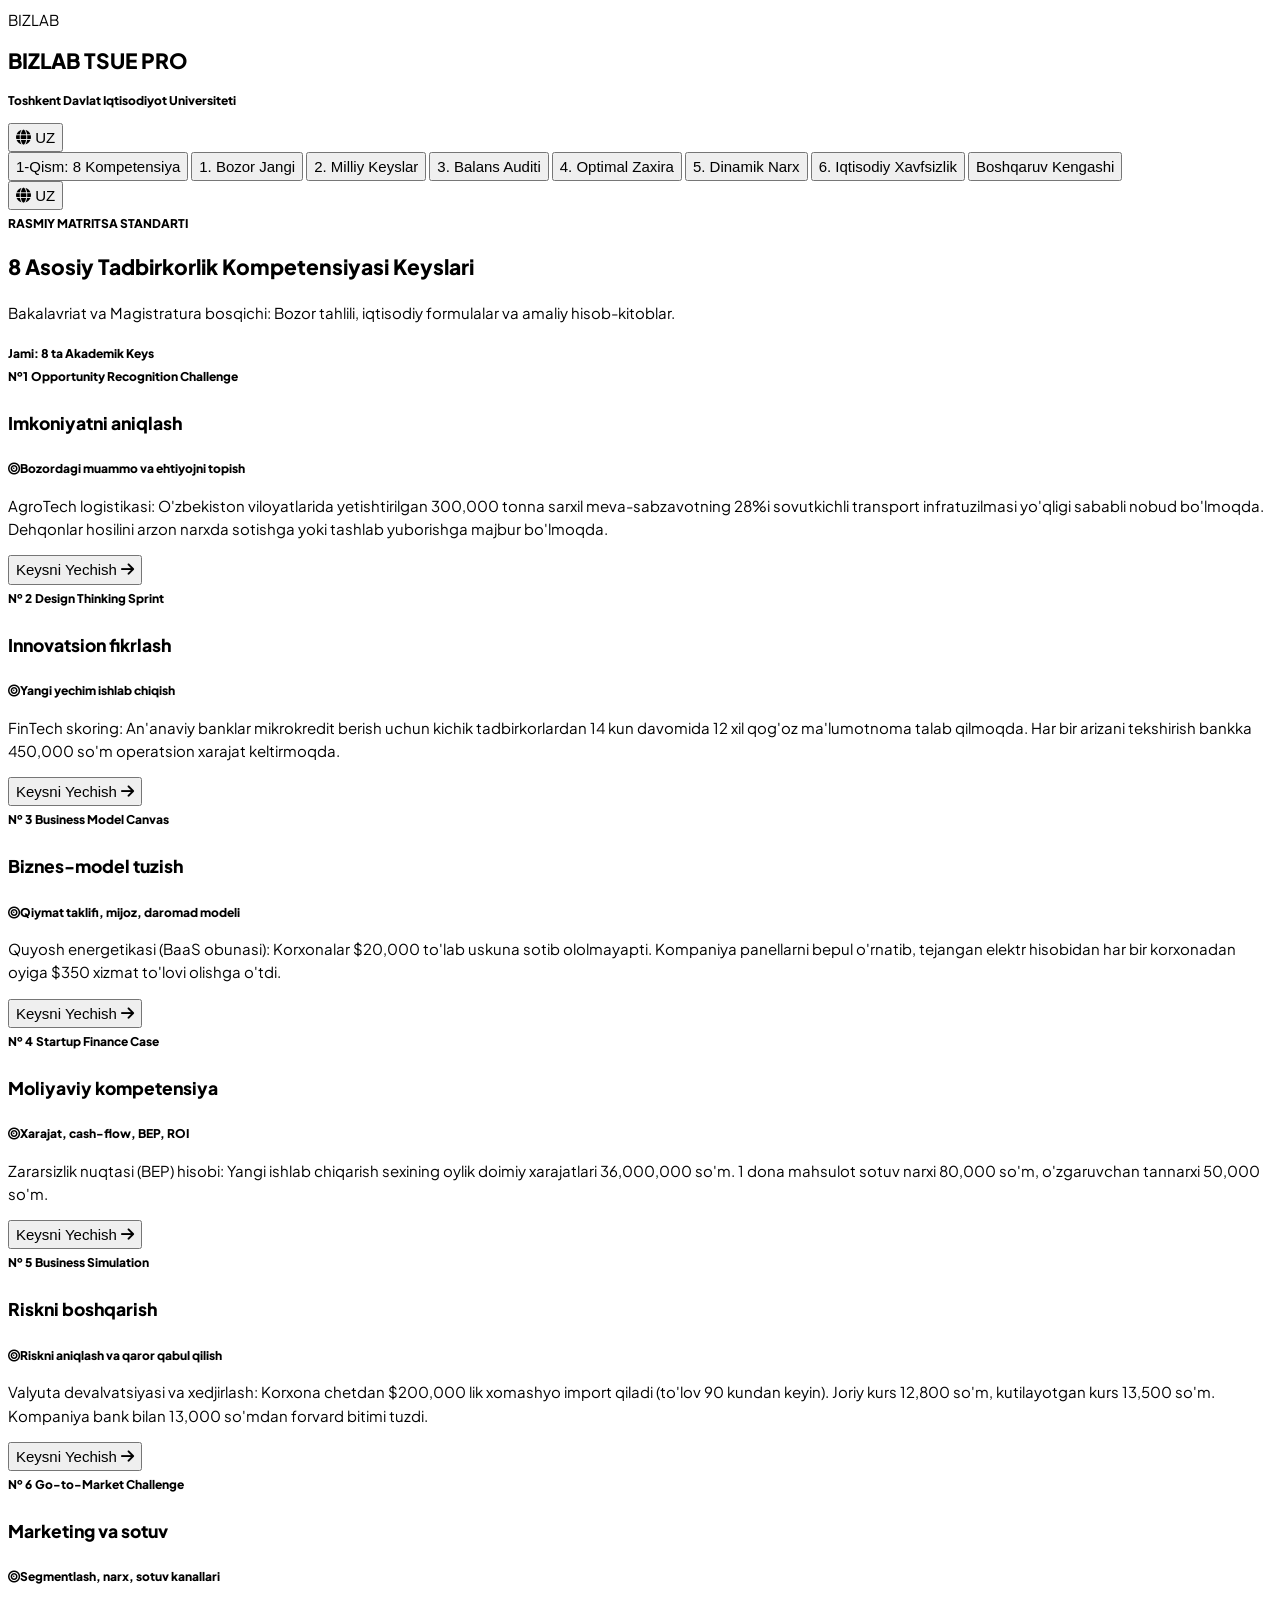
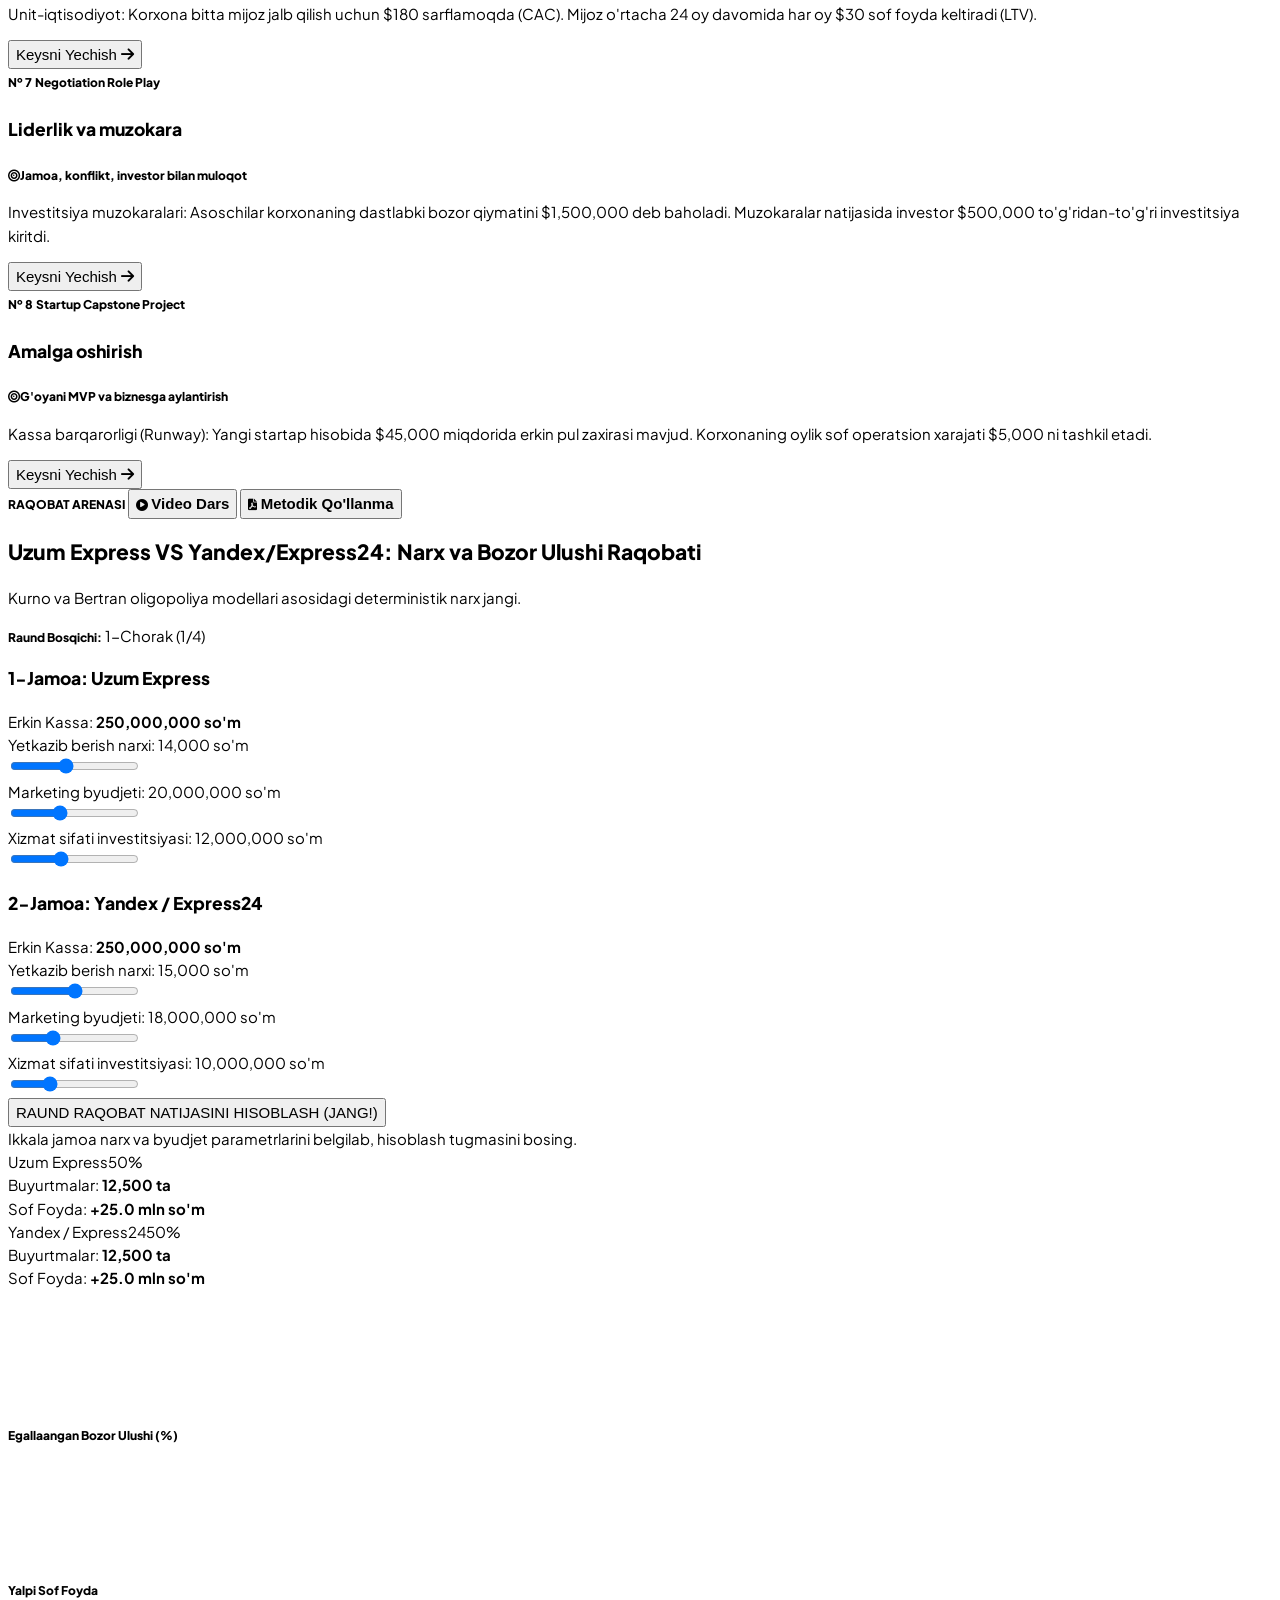
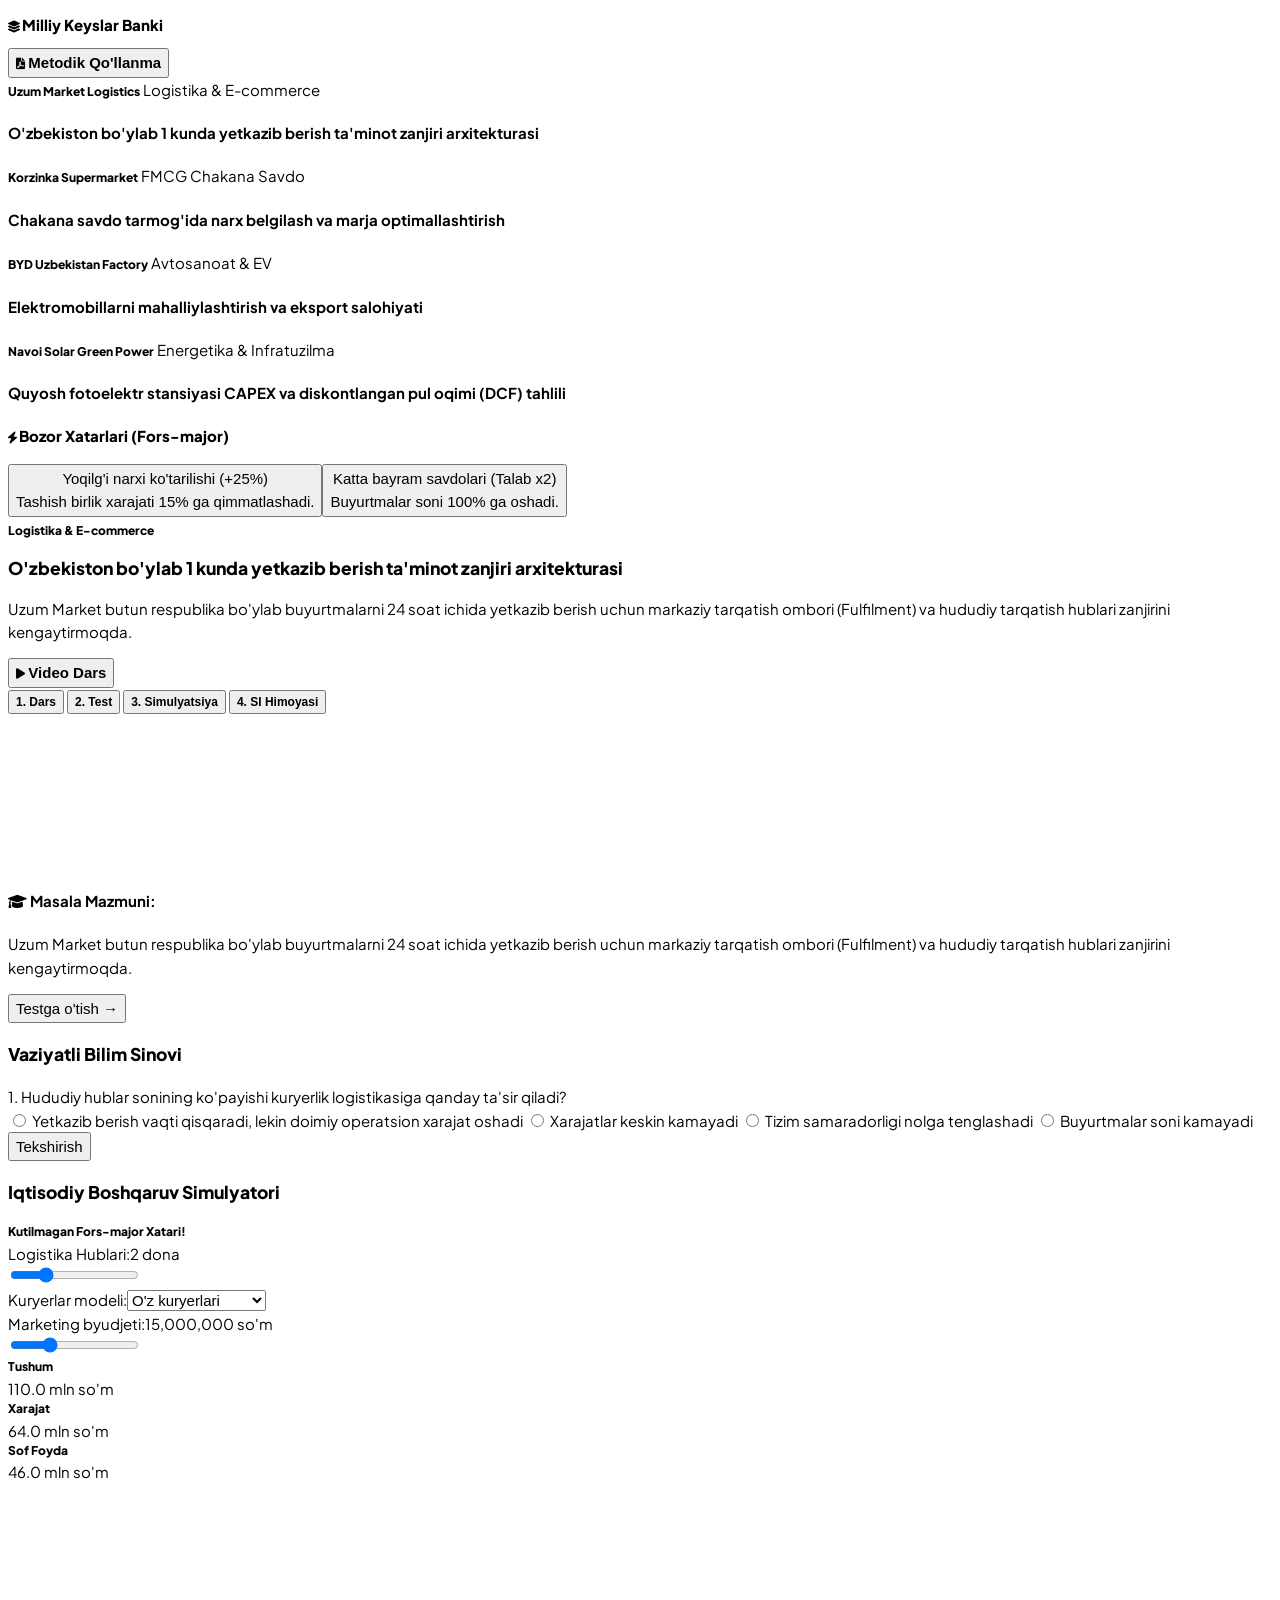
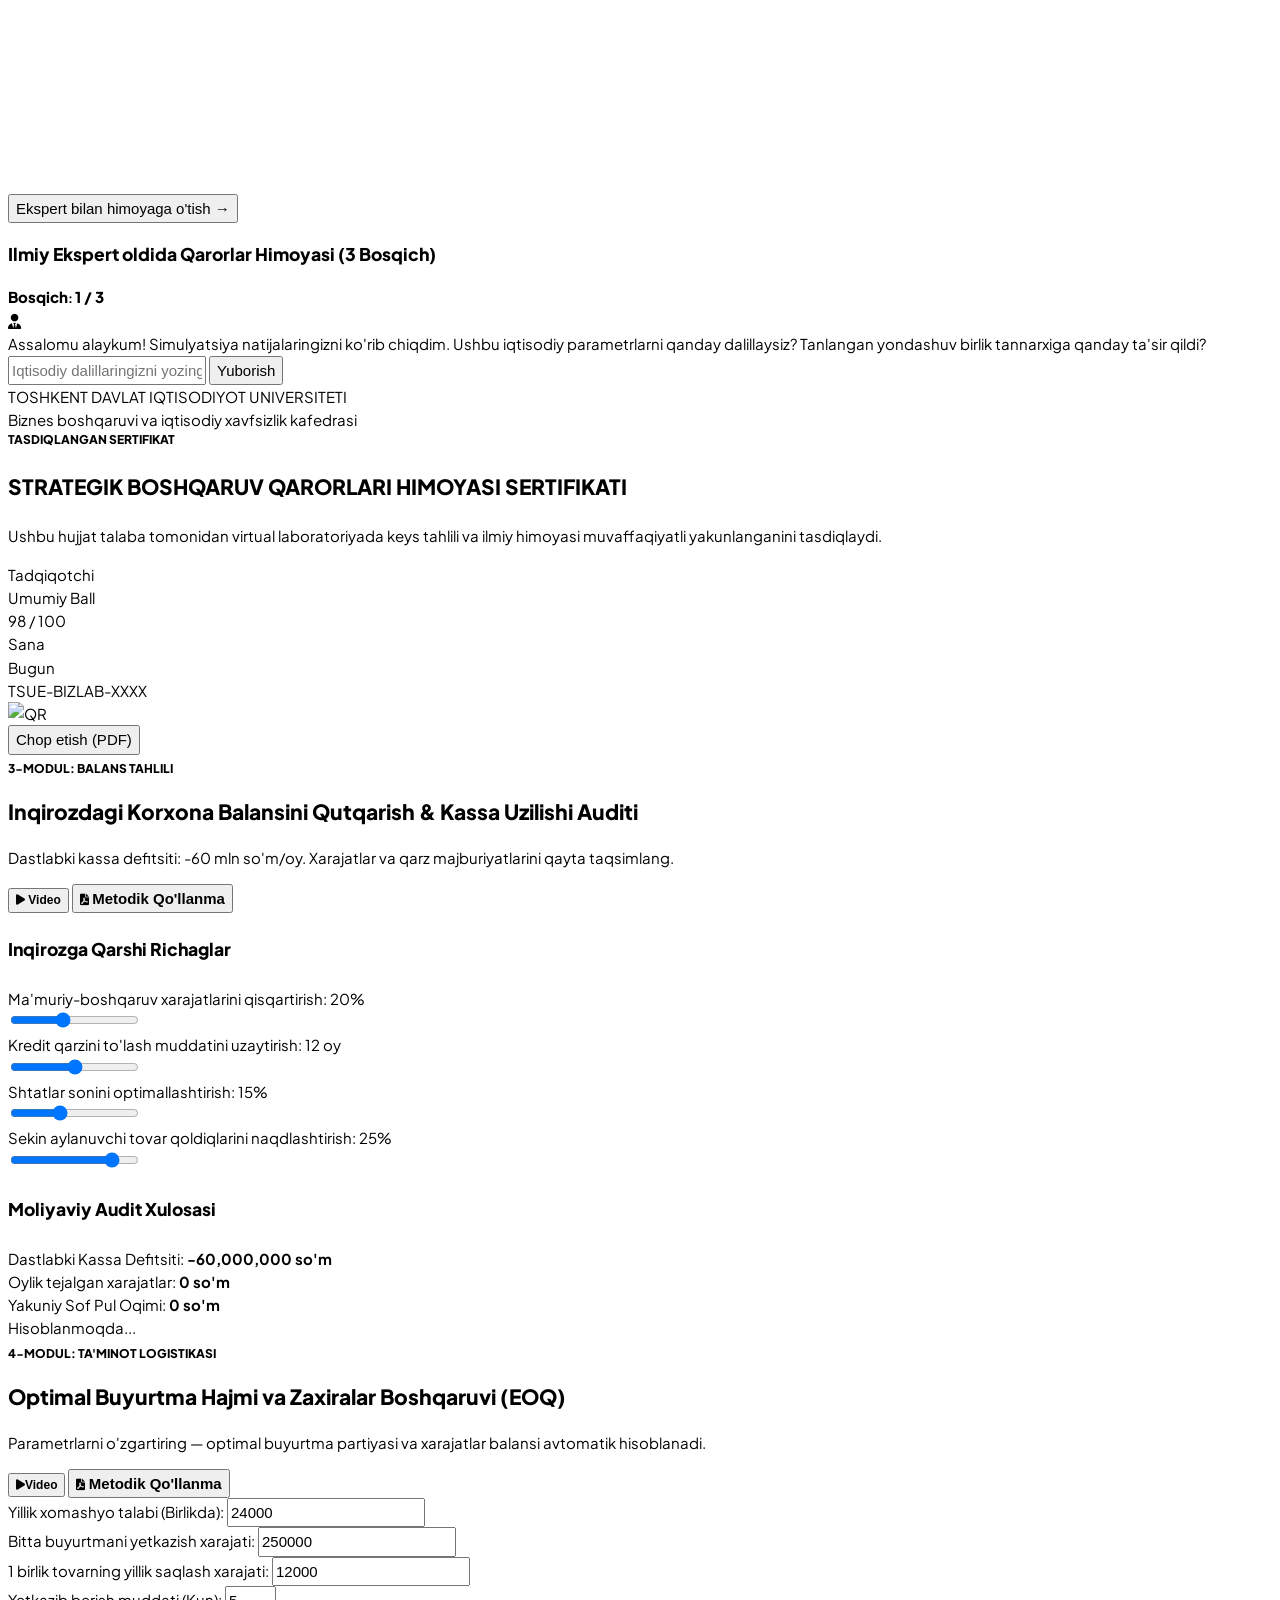
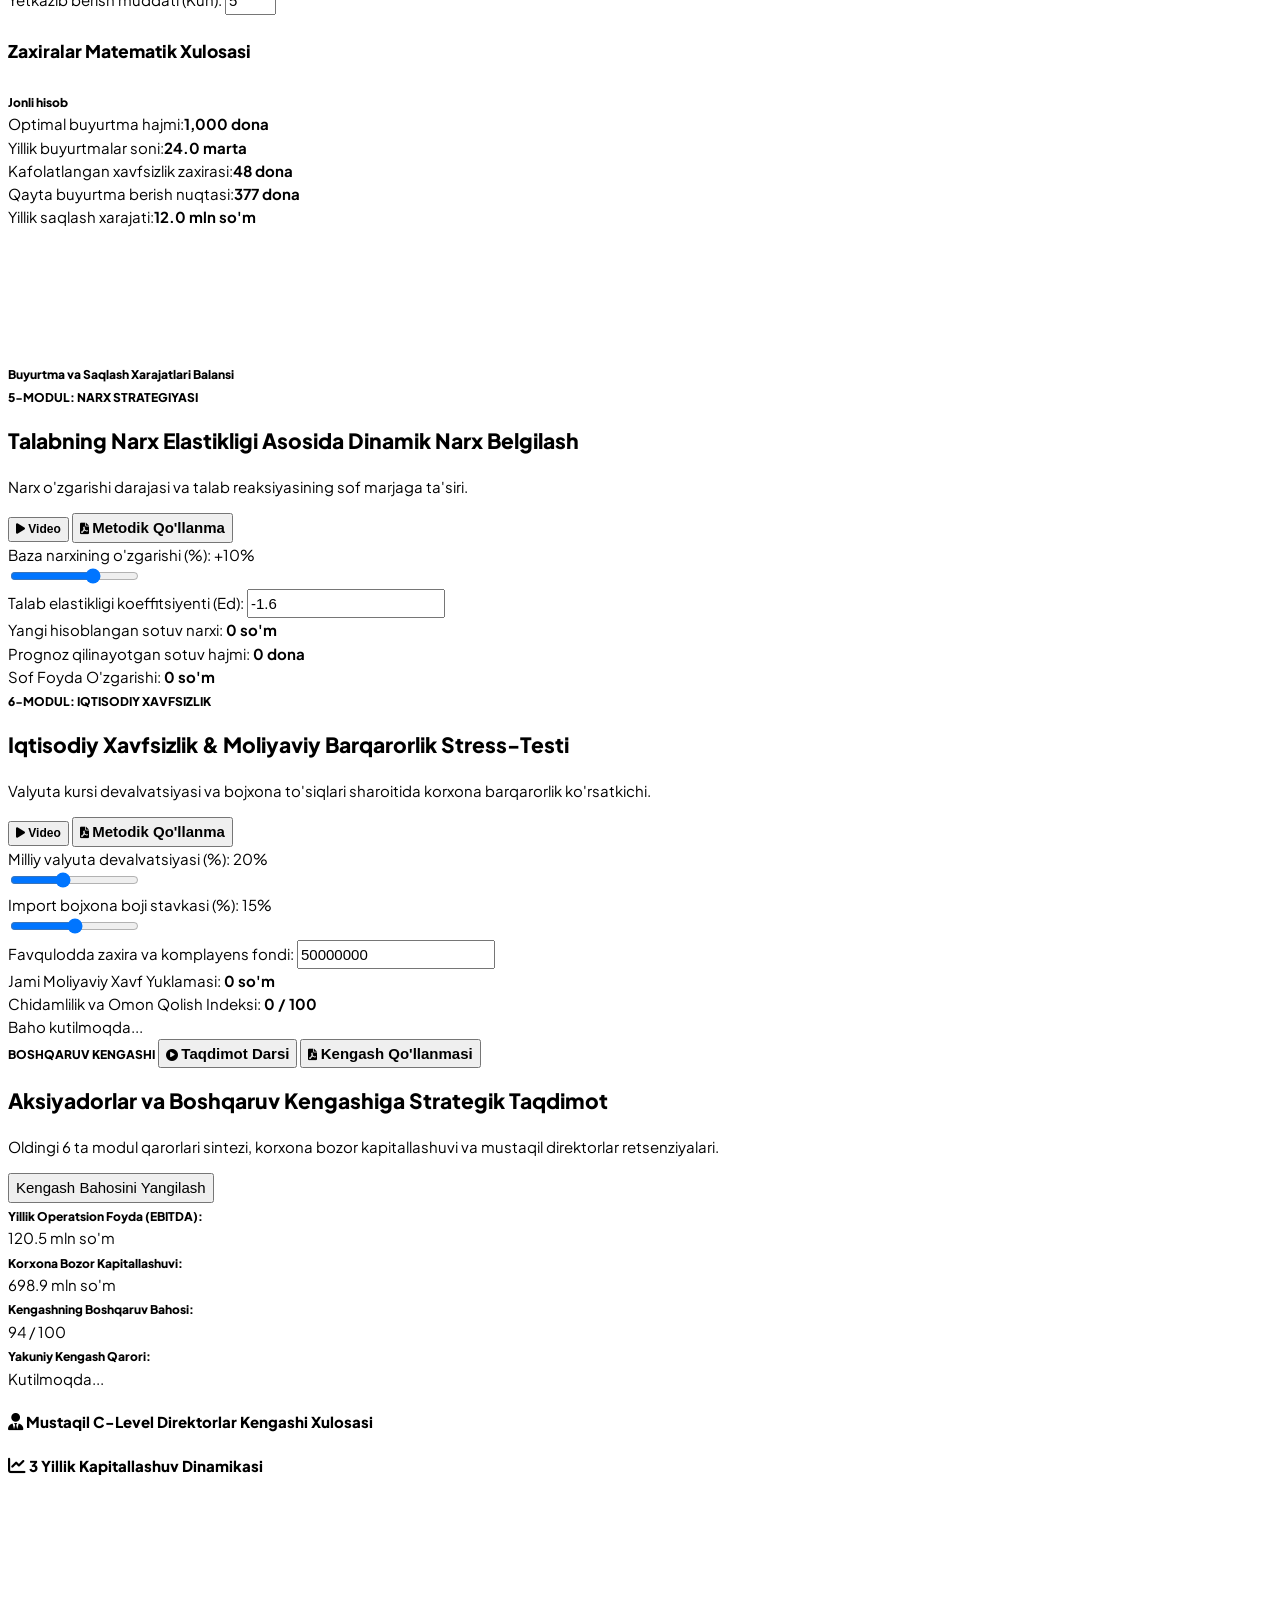
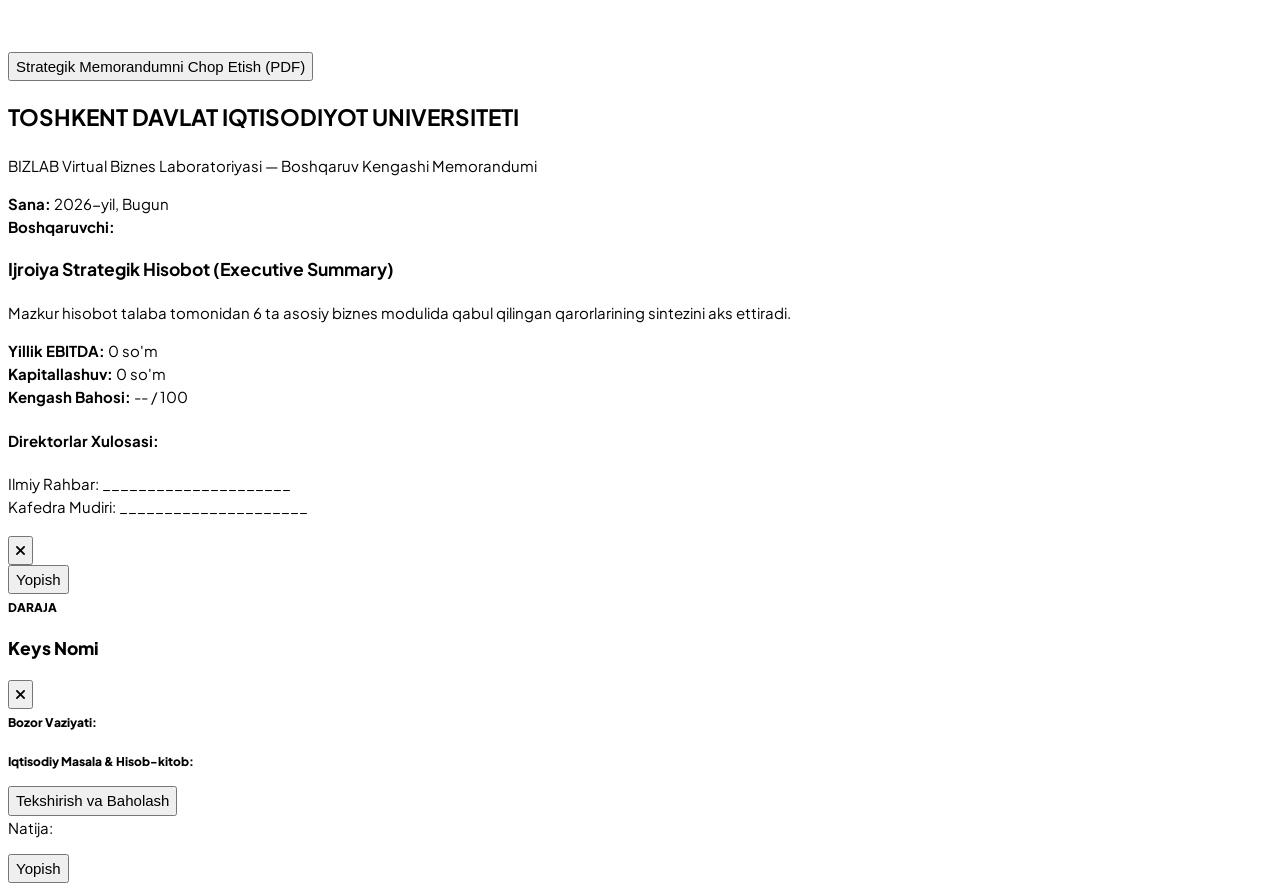
==== static/index.html @ 0fd6c274 "feat(i18n): deliver comprehensive 8-case and 4-mission bilingual suite with complete offline logic" ====
<!DOCTYPE html>
<html lang="uz">
<head>
  <meta charset="UTF-8">
  <meta name="viewport" content="width=device-width, initial-scale=1.0, maximum-scale=1.0, user-scalable=no">
  <title>BIZLAB TSUE PRO — Strategik Biznes Laboratoriyasi</title>
  <script src="https://cdn.tailwindcss.com"></script>
  <script src="https://cdn.jsdelivr.net/npm/chart.js"></script>
  <link href="https://cdnjs.cloudflare.com/ajax/libs/font-awesome/6.0.0/css/all.min.css" rel="stylesheet">
  <style>
    @import url('https://fonts.googleapis.com/css2?family=Plus+Jakarta+Sans:wght@400;500;600;700;800;900&family=JetBrains+Mono:wght@600;700;800&display=swap');
    body { font-family: 'Plus Jakarta Sans', sans-serif; }
    .mono { font-family: 'JetBrains Mono', monospace; }
    .chat-scroll { max-height: 320px; overflow-y: auto; }
    .no-scrollbar::-webkit-scrollbar { display: none; }
    .no-scrollbar { -ms-overflow-style: none; scrollbar-width: none; }

    body, p, span, div, button, label, input, select, strong {
      font-size: 15px !important;
      line-height: 1.55 !important;
    }
    .text-badge { font-size: 12px !important; font-weight: 800 !important; }
    .text-title-card { font-size: 17.5px !important; font-weight: 800 !important; }
    .text-header-title { font-size: 21px !important; font-weight: 900 !important; }

    @media print {
      body * { visibility: hidden !important; }
      #printable-executive-deck, #printable-executive-deck *,
      #printable-certificate, #printable-certificate * { visibility: visible !important; }
      #printable-executive-deck, #printable-certificate {
        display: block !important;
        position: fixed !important;
        left: 0 !important;
        top: 0 !important;
        width: 100% !important;
        margin: 0 !important;
        padding: 24px !important;
        background: #ffffff !important;
        color: #000000 !important;
        z-index: 999999 !important;
      }
      .no-print { display: none !important; }
    }
  </style>
</head>
<body class="bg-slate-950 text-slate-100 min-h-screen flex flex-col antialiased selection:bg-amber-500 selection:text-slate-950">

  <!-- Header -->
  <header class="bg-slate-900 border-b border-slate-800 sticky top-0 z-50 shadow-lg">
    <div class="max-w-7xl mx-auto px-3 sm:px-6 py-3 flex flex-col md:flex-row justify-between items-center gap-3">
      <div class="flex items-center justify-between w-full md:w-auto">
        <div class="flex items-center space-x-3.5">
          <div class="bg-gradient-to-r from-emerald-500 via-teal-500 to-indigo-600 text-white font-black px-4 py-2 rounded-2xl text-xl tracking-wider shadow-lg">
            BIZLAB
          </div>
          <div>
            <h1 class="text-header-title text-white">BIZLAB TSUE PRO</h1>
            <p class="text-slate-400 font-medium text-badge" data-i18n="hdr_sub">Toshkent Davlat Iqtisodiyot Universiteti</p>
          </div>
        </div>
        <button onclick="toggleLang()" class="md:hidden px-3.5 py-1.5 rounded-xl border border-amber-500/50 bg-slate-950 text-amber-400 font-black flex items-center gap-1.5 shadow">
          <i class="fa-solid fa-globe"></i>
          <span class="lang-indicator font-mono">UZ</span>
        </button>
      </div>

      <div class="flex items-center space-x-2 w-full md:w-auto justify-between md:justify-end overflow-hidden">
        <div class="flex items-center space-x-1 bg-slate-950 p-1.5 rounded-xl border border-slate-800 font-bold overflow-x-auto no-scrollbar max-w-full">
          <button onclick="switchView('cases')" id="tab-cases" class="px-3.5 py-2 rounded-lg bg-amber-500 text-slate-950 font-black whitespace-nowrap shadow" data-i18n="t_cases">1-Qism: 8 Kompetensiya</button>
          <button onclick="switchView('battle')" id="tab-battle" class="px-3 py-2 rounded-lg text-slate-300 hover:text-white whitespace-nowrap" data-i18n="t_battle">1. Bozor Jangi</button>
          <button onclick="switchView('lab')" id="tab-lab" class="px-3 py-2 rounded-lg text-slate-300 hover:text-white whitespace-nowrap" data-i18n="t_lab">2. Milliy Keyslar</button>
          <button onclick="switchView('forensic')" id="tab-forensic" class="px-3 py-2 rounded-lg text-slate-300 hover:text-white whitespace-nowrap" data-i18n="t_forensic">3. Balans Auditi</button>
          <button onclick="switchView('eoq')" id="tab-eoq" class="px-3 py-2 rounded-lg text-slate-300 hover:text-white whitespace-nowrap" data-i18n="t_eoq">4. Optimal Zaxira</button>
          <button onclick="switchView('pricing')" id="tab-pricing" class="px-3 py-2 rounded-lg text-slate-300 hover:text-white whitespace-nowrap" data-i18n="t_pricing">5. Dinamik Narx</button>
          <button onclick="switchView('security')" id="tab-security" class="px-3 py-2 rounded-lg text-slate-300 hover:text-white whitespace-nowrap" data-i18n="t_security">6. Iqtisodiy Xavfsizlik</button>
          <button onclick="switchView('board')" id="tab-board" class="px-3 py-2 rounded-lg text-amber-400 hover:text-white border border-amber-500/30 whitespace-nowrap" data-i18n="t_board">Boshqaruv Kengashi</button>
        </div>

        <button onclick="toggleLang()" class="hidden md:flex px-4 py-2 rounded-xl border border-amber-500/50 bg-slate-900 text-amber-400 hover:bg-slate-800 font-black transition items-center gap-1.5 shadow whitespace-nowrap">
          <i class="fa-solid fa-globe"></i>
          <span class="lang-indicator font-mono">UZ</span>
        </button>
      </div>
    </div>
  </header>

  <main class="max-w-7xl mx-auto px-3 sm:px-6 py-5 flex-1 w-full space-y-6">

    <!-- 1-QISM: 8 TA KOMPETENSIYA KEYSLARI -->
    <section id="view-cases" class="space-y-6 block">
      <div class="bg-gradient-to-r from-slate-900 via-amber-950/40 to-slate-900 border-2 border-amber-500/40 p-6 rounded-3xl flex flex-col md:flex-row justify-between items-start md:items-center gap-4 shadow-2xl">
        <div>
          <span class="text-badge font-black uppercase tracking-wider px-2.5 py-1 rounded bg-amber-500 text-slate-950 font-mono" data-i18n="c_badge">RASMIY MATRITSA STANDARTI</span>
          <h2 class="text-header-title text-white mt-2" data-i18n="c_title">8 Asosiy Tadbirkorlik Kompetensiyasi Keyslari</h2>
          <p class="text-slate-300 mt-1 leading-relaxed" data-i18n="c_desc">Bakalavriat va Magistratura bosqichi: Bozor tahlili, iqtisodiy formulalar va amaliy hisob-kitoblar.</p>
        </div>
        <span class="font-bold font-mono px-3.5 py-1.5 rounded-xl bg-amber-500/10 border border-amber-500/30 text-amber-400 whitespace-nowrap text-badge" data-i18n="c_count">Jami: 8 ta Akademik Keys</span>
      </div>
      <div class="grid grid-cols-1 sm:grid-cols-2 lg:grid-cols-4 gap-4 sm:gap-6" id="cases-grid-container"></div>
    </section>

    <!-- 1-MODUL: BOZOR JANGI -->
    <section id="view-battle" class="space-y-6 hidden">
      <div class="bg-slate-900 border-2 border-rose-500/40 p-6 rounded-3xl space-y-4 shadow-2xl">
        <div class="flex flex-col md:flex-row justify-between items-start md:items-center gap-2">
          <div>
            <div class="flex items-center gap-2">
              <span class="text-badge font-black uppercase px-2.5 py-1 rounded bg-rose-600 text-white font-mono" data-i18n="m1_badge">RAQOBAT ARENASI</span>
              <button onclick="openResourceModal('battle', 'video')" class="text-badge font-bold text-amber-400 hover:text-amber-300 bg-slate-950 px-2.5 py-1 rounded-full border border-amber-500/40">
                <i class="fa-solid fa-circle-play mr-1"></i> <span data-i18n="m1_v_btn">Video Dars</span>
              </button>
              <button onclick="openResourceModal('battle', 'guide')" class="text-badge font-bold text-emerald-400 hover:text-emerald-300 bg-slate-950 px-2.5 py-1 rounded-full border border-emerald-500/40">
                <i class="fa-solid fa-file-pdf mr-1"></i> <span data-i18n="m1_g_btn">Metodik Qo'llanma</span>
              </button>
            </div>
            <h2 class="text-header-title text-white mt-2" data-i18n="m1_h_title">Uzum Express VS Yandex/Express24: Narx va Bozor Ulushi Raqobati</h2>
            <p class="text-slate-300 mt-1" data-i18n="m1_h_desc">Kurno va Bertran oligopoliya modellari asosidagi deterministik narx jangi.</p>
          </div>
          <div class="text-left md:text-right">
            <span class="text-badge uppercase text-slate-400 block" data-i18n="m1_round_title">Raund Bosqichi:</span>
            <span class="text-lg font-black font-mono text-amber-400" id="battle-round-lbl">1-Chorak (1/4)</span>
          </div>
        </div>

        <div class="grid grid-cols-1 md:grid-cols-2 gap-5">
          <div class="bg-slate-950 p-5 rounded-2xl border-2 border-emerald-500/40 space-y-3">
            <div class="flex justify-between items-center border-b border-slate-800 pb-2">
              <h3 class="font-extrabold text-emerald-400 uppercase text-title-card" data-i18n="m1_team1">1-Jamoa: Uzum Express</h3>
              <span class="text-slate-400"><span data-i18n="kassa">Erkin Kassa:</span> <strong id="treasury-a" class="text-emerald-400 font-mono">250,000,000 so'm</strong></span>
            </div>
            <div>
              <div class="flex justify-between mb-1 font-bold"><span data-i18n="m1_p">Yetkazib berish narxi:</span> <span id="v_a_p" class="text-emerald-400 font-mono font-bold">14,000 so'm</span></div>
              <input type="range" id="c_a_p" min="8000" max="22000" step="1000" value="14000" oninput="updateDuelSlider('v_a_p', this.value)" class="w-full accent-emerald-500 cursor-pointer">
            </div>
            <div>
              <div class="flex justify-between mb-1 font-bold"><span data-i18n="m1_m">Marketing byudjeti:</span> <span id="v_a_m" class="text-emerald-400 font-mono font-bold">20,000,000 so'm</span></div>
              <input type="range" id="c_a_m" min="5000000" max="45000000" step="2500000" value="20000000" oninput="updateDuelSlider('v_a_m', this.value)" class="w-full accent-emerald-500 cursor-pointer">
            </div>
            <div>
              <div class="flex justify-between mb-1 font-bold"><span data-i18n="m1_q">Xizmat sifati investitsiyasi:</span> <span id="v_a_q" class="text-emerald-400 font-mono font-bold">12,000,000 so'm</span></div>
              <input type="range" id="c_a_q" min="4000000" max="25000000" step="1000000" value="12000000" oninput="updateDuelSlider('v_a_q', this.value)" class="w-full accent-emerald-500 cursor-pointer">
            </div>
          </div>

          <div class="bg-slate-950 p-5 rounded-2xl border-2 border-rose-500/40 space-y-3">
            <div class="flex justify-between items-center border-b border-slate-800 pb-2">
              <h3 class="font-extrabold text-rose-400 uppercase text-title-card" data-i18n="m1_team2">2-Jamoa: Yandex / Express24</h3>
              <span class="text-slate-400"><span data-i18n="kassa">Erkin Kassa:</span> <strong id="treasury-b" class="text-rose-400 font-mono">250,000,000 so'm</strong></span>
            </div>
            <div>
              <div class="flex justify-between mb-1 font-bold"><span data-i18n="m1_p">Yetkazib berish narxi:</span> <span id="v_b_p" class="text-rose-400 font-mono font-bold">15,000 so'm</span></div>
              <input type="range" id="c_b_p" min="8000" max="22000" step="1000" value="15000" oninput="updateDuelSlider('v_b_p', this.value)" class="w-full accent-rose-500 cursor-pointer">
            </div>
            <div>
              <div class="flex justify-between mb-1 font-bold"><span data-i18n="m1_m">Marketing byudjeti:</span> <span id="v_b_m" class="text-rose-400 font-mono font-bold">18,000,000 so'm</span></div>
              <input type="range" id="c_b_m" min="5000000" max="45000000" step="2500000" value="18000000" oninput="updateDuelSlider('v_b_m', this.value)" class="w-full accent-rose-500 cursor-pointer">
            </div>
            <div>
              <div class="flex justify-between mb-1 font-bold"><span data-i18n="m1_q">Xizmat sifati investitsiyasi:</span> <span id="v_b_q" class="text-rose-400 font-mono font-bold">10,000,000 so'm</span></div>
              <input type="range" id="c_b_q" min="4000000" max="25000000" step="1000000" value="10000000" oninput="updateDuelSlider('v_b_q', this.value)" class="w-full accent-rose-500 cursor-pointer">
            </div>
          </div>
        </div>

        <button onclick="runDuelAction()" class="w-full py-4 bg-gradient-to-r from-amber-500 via-rose-600 to-indigo-600 text-white font-black rounded-xl shadow-xl transition transform hover:scale-[1.01]" data-i18n="m1_btn_duel">
          RAUND RAQOBAT NATIJASINI HISOBLASH (JANG!)
        </button>

        <div id="duel-analysis-text" class="p-4 bg-slate-950 rounded-xl border border-slate-800 text-slate-300" data-i18n="m1_placeholder">
          Ikkala jamoa narx va byudjet parametrlarini belgilab, hisoblash tugmasini bosing.
        </div>

        <div class="grid grid-cols-1 sm:grid-cols-2 gap-4">
          <div class="bg-emerald-950/20 border border-emerald-500/30 p-4 rounded-xl space-y-1">
            <div class="font-extrabold text-emerald-400 flex justify-between"><span>Uzum Express</span><span id="res-a-share" class="font-mono">50%</span></div>
            <div><span data-i18n="orders">Buyurtmalar:</span> <strong id="res-a-orders" class="text-white font-mono">12,500 ta</strong></div>
            <div><span data-i18n="net_profit">Sof Foyda:</span> <strong id="res-a-profit" class="text-emerald-400 font-mono">+25.0 mln so'm</strong></div>
          </div>
          <div class="bg-rose-950/20 border border-rose-500/30 p-4 rounded-xl space-y-1">
            <div class="font-extrabold text-rose-400 flex justify-between"><span>Yandex / Express24</span><span id="res-b-share" class="font-mono">50%</span></div>
            <div><span data-i18n="orders">Buyurtmalar:</span> <strong id="res-b-orders" class="text-white font-mono">12,500 ta</strong></div>
            <div><span data-i18n="net_profit">Sof Foyda:</span> <strong id="res-b-profit" class="text-rose-400 font-mono">+25.0 mln so'm</strong></div>
          </div>
        </div>

        <div class="grid grid-cols-1 md:grid-cols-2 gap-6 pt-2">
          <div class="h-44 flex flex-col items-center">
            <span class="text-slate-400 mb-1 font-semibold text-badge" data-i18n="market_share">Egallaangan Bozor Ulushi (%)</span>
            <canvas id="duelPieChart"></canvas>
          </div>
          <div class="h-44 flex flex-col items-center">
            <span class="text-slate-400 mb-1 font-semibold text-badge" data-i18n="net_profit_chart">Yalpi Sof Foyda</span>
            <canvas id="duelBarChart"></canvas>
          </div>
        </div>
      </div>
    </section>

    <!-- 2-MODUL: MILLIY KEYSLAR -->
    <section id="view-lab" class="grid grid-cols-1 lg:grid-cols-12 gap-6 hidden">
      <aside class="lg:col-span-4 space-y-4">
        <div class="bg-slate-900 border border-slate-800 rounded-2xl p-4 shadow-xl">
          <div class="flex justify-between items-center mb-2.5">
            <h3 class="font-bold text-slate-300 uppercase flex items-center text-badge">
              <i class="fa-solid fa-layer-group text-emerald-400 mr-2"></i> <span data-i18n="nat_bank">Milliy Keyslar Banki</span>
            </h3>
            </button>
              <button onclick="openResourceModal('battle', 'guide')" class="text-badge font-bold text-emerald-400 hover:text-emerald-300 bg-slate-950 px-2.5 py-1 rounded-full border border-emerald-500/40">
                <i class="fa-solid fa-file-pdf mr-1"></i> <span data-i18n="m1_g_btn">Metodik Qo'llanma</span>
              </button>
          </div>
          <div id="missions-list" class="space-y-2 max-h-[48vh] overflow-y-auto pr-1"></div>
        </div>

        <div class="bg-slate-900 border border-slate-800 rounded-2xl p-4 space-y-2 shadow-xl">
          <h4 class="font-bold text-amber-400 uppercase flex items-center text-badge">
            <i class="fa-solid fa-bolt mr-2 animate-bounce"></i> <span data-i18n="nat_shocks">Bozor Xatarlari (Fors-major)</span>
          </h4>
          <div id="shocks-container" class="space-y-2"></div>
        </div>
      </aside>

      <section class="lg:col-span-8 bg-slate-900 border border-slate-800 rounded-2xl p-5 sm:p-6 space-y-5 shadow-xl">
        <div class="border-b border-slate-800 pb-3 flex justify-between items-start">
          <div>
            <span id="active-badge" class="font-bold uppercase px-2.5 py-0.5 rounded bg-emerald-950 text-emerald-400 border border-emerald-800 text-badge"></span>
            <h2 id="active-title" class="text-title-card text-white mt-1"></h2>
            <p id="active-desc" class="text-slate-300 mt-1"></p>
          </div>
          <button onclick="openResourceModal('lab', 'video')" class="text-badge font-bold text-amber-400 border border-amber-500/40 px-3 py-1 rounded-xl bg-slate-950">
            <i class="fa-solid fa-play mr-1"></i> <span data-i18n="m1_v_btn">Video</span>
          </button>
        </div>

        <div class="grid grid-cols-4 gap-2 text-center font-bold">
          <button onclick="gotoLabStep(1)" id="lab-step-btn-1" class="py-2.5 rounded-xl border border-emerald-500 bg-emerald-500/10 text-emerald-400 text-badge" data-i18n="s1">1. Dars</button>
          <button onclick="gotoLabStep(2)" id="lab-step-btn-2" class="py-2.5 rounded-xl border border-slate-800 bg-slate-950 text-slate-400 text-badge" data-i18n="s2">2. Test</button>
          <button onclick="gotoLabStep(3)" id="lab-step-btn-3" class="py-2.5 rounded-xl border border-slate-800 bg-slate-950 text-slate-400 text-badge" data-i18n="s3">3. Simulyatsiya</button>
          <button onclick="gotoLabStep(4)" id="lab-step-btn-4" class="py-2.5 rounded-xl border border-slate-800 bg-slate-950 text-slate-400 text-badge" data-i18n="s4">4. SI Himoyasi</button>
        </div>

        <div id="lab-step-1" class="space-y-4">
          <div class="aspect-video rounded-xl overflow-hidden border border-slate-800 bg-black">
            <iframe id="video-frame" class="w-full h-full" src="" frameborder="0" allowfullscreen></iframe>
          </div>
          <div class="p-3.5 bg-slate-950 rounded-xl border border-slate-800 text-slate-300">
            <h4 class="font-bold text-white mb-1"><i class="fa-solid fa-graduation-cap text-emerald-400 mr-1.5"></i> <span data-i18n="task_content">Masala Mazmuni:</span></h4>
            <p id="theory-text">Yuklanmoqda...</p>
          </div>
          <button onclick="gotoLabStep(2)" class="w-full py-3 bg-emerald-600 hover:bg-emerald-500 text-white font-bold rounded-xl" data-i18n="btn_next_quiz">Testga o'tish →</button>
        </div>

        <div id="lab-step-2" class="space-y-4 hidden">
          <h3 class="font-bold text-white text-title-card" data-i18n="quiz_h">Vaziyatli Bilim Sinovi</h3>
          <div id="quiz-container" class="space-y-3"></div>
          <button onclick="submitQuizAction()" class="w-full py-3 bg-indigo-600 hover:bg-indigo-500 text-white font-bold rounded-xl" data-i18n="btn_quiz_check">Tekshirish</button>
          <div id="quiz-result-box" class="p-3.5 rounded-xl hidden"></div>
        </div>

        <div id="lab-step-3" class="space-y-4 hidden">
          <div class="flex justify-between items-center border-b border-slate-800 pb-2">
            <h3 class="font-bold text-white text-title-card" data-i18n="sim_h">Iqtisodiy Boshqaruv Simulyatori</h3>
            <div id="lab-shock-alert" class="hidden text-badge bg-red-950 border border-red-500 text-red-300 px-2.5 py-0.5 rounded font-bold" data-i18n="shock_alert">
              Kutilmagan Fors-major Xatari!
            </div>
          </div>
          <div class="grid grid-cols-1 md:grid-cols-2 gap-4">
            <div id="lab-dynamic-controls" class="bg-slate-950 p-4 rounded-xl border border-slate-800 space-y-4"></div>
            <div class="bg-slate-950 p-4 rounded-xl border border-slate-800 flex flex-col justify-between space-y-3">
              <div id="lab-dynamic-kpis" class="grid grid-cols-3 gap-2 text-center pb-2 border-b border-slate-800"></div>
              <div class="h-32 flex justify-center"><canvas id="classicBarChart"></canvas></div>
              <div class="h-28 flex justify-center"><canvas id="classicPieChart"></canvas></div>
            </div>
          </div>
          <button onclick="gotoLabStep(4)" class="w-full py-3.5 bg-emerald-600 hover:bg-emerald-500 text-white font-bold rounded-xl shadow-lg" data-i18n="btn_next_ai">Ekspert bilan himoyaga o'tish →</button>
        </div>

        <div id="lab-step-4" class="space-y-4 hidden">
          <div class="flex justify-between items-center border-b border-slate-800 pb-2">
            <h3 class="font-bold text-white text-title-card" data-i18n="ai_prof_h">Ilmiy Ekspert oldida Qarorlar Himoyasi (3 Bosqich)</h3>
            <span class="text-badge bg-purple-950 border border-purple-700 text-purple-300 px-3 py-0.5 rounded-full font-bold">
              <span data-i18n="step_lbl">Bosqich</span>: <span id="round-idx-lbl">1 / 3</span>
            </span>
          </div>
          <div id="chat-box" class="chat-scroll space-y-3 bg-slate-950 p-4 rounded-xl border border-slate-800 text-slate-200">
            <div class="flex items-start space-x-2">
              <div class="bg-purple-900/60 p-2 rounded-lg text-purple-300"><i class="fa-solid fa-user-tie"></i></div>
              <div class="bg-slate-900 border border-slate-800 p-3 rounded-xl text-slate-200 max-w-[85%] shadow leading-relaxed" id="initial-ai-speech" data-i18n="initial_ai_speech">
                Assalomu alaykum! Simulyatsiya natijalaringizni ko'rib chiqdim. Ushbu iqtisodiy parametrlarni qanday dalillaysiz? Tanlangan yondashuv birlik tannarxiga qanday ta'sir qildi?
              </div>
            </div>
          </div>
          <div class="flex space-x-2">
            <input type="text" id="chat-input" onkeydown="if(event.key==='Enter') sendChatMsg()" class="flex-1 p-3 bg-slate-950 border border-slate-800 rounded-xl text-white focus:outline-none focus:border-purple-500" placeholder="Iqtisodiy dalillaringizni yozing..." data-i18n-placeholder="chat_placeholder">
            <button onclick="sendChatMsg()" id="chat-send-btn" class="px-6 bg-purple-600 hover:bg-purple-500 text-white font-bold rounded-xl" data-i18n="btn_chat_send">Yuborish</button>
          </div>

          <!-- Diplom Sertifikat bloki -->
          <div id="certificate-card" class="mt-4 hidden">
            <div id="printable-certificate" class="p-8 bg-gradient-to-br from-slate-900 via-emerald-950/80 to-slate-900 border-2 border-emerald-500/80 rounded-2xl shadow-2xl text-center space-y-4">
              <div class="flex justify-between items-center border-b border-emerald-800/60 pb-3">
                <div class="text-left">
                  <div class="text-xs font-black tracking-widest text-emerald-400" data-i18n="cert_univ">TOSHKENT DAVLAT IQTISODIYOT UNIVERSITETI</div>
                  <div class="text-[10px] text-slate-400" data-i18n="cert_dept">Biznes boshqarish va logistika kafedrasi</div>
                </div>
                <div class="bg-emerald-500/20 text-emerald-400 px-3 py-1 rounded text-badge font-bold border border-emerald-500/30" data-i18n="cert_badge">TASDIQLANGAN SERTIFIKAT</div>
              </div>
              <h3 class="text-header-title text-white mt-1" data-i18n="cert_heading">STRATEGIK BOSHQARUV QARORLARI HIMOYASI SERTIFIKATI</h3>
              <p class="text-slate-300 max-w-lg mx-auto" data-i18n="cert_desc">
                Ushbu hujjat talaba tomonidan virtual laboratoriyada keys tahlili va ilmiy himoyasi muvaffaqiyatli yakunlanganini tasdiqlaydi.
              </p>
              <div class="grid grid-cols-3 gap-2 bg-slate-950/80 p-3 rounded-xl border border-slate-800">
                <div><div class="text-[10px] text-slate-400" data-i18n="cert_user">Tadqiqotchi</div><div class="font-bold text-white mt-0.5"> </div></div>
                <div><div class="text-[10px] text-slate-400" data-i18n="cert_score">Umumiy Ball</div><div class="font-bold text-emerald-400 font-mono text-base mt-0.5" id="cert-score-lbl">98 / 100</div></div>
                <div><div class="text-[10px] text-slate-400" data-i18n="cert_date">Sana</div><div class="font-bold text-slate-300 mt-0.5" id="cert-date-lbl">Bugun</div></div>
              </div>
              <div class="flex justify-between items-center pt-2">
                <div class="font-mono text-sm text-emerald-400 font-bold" id="cert-id-lbl">TSUE-BIZLAB-XXXX</div>
                <img id="cert-qr-img" src="" alt="QR" class="w-16 h-16 rounded border border-slate-700 bg-white p-1">
              </div>
              <button onclick="printCertificate()" class="no-print w-full py-3 bg-emerald-600 hover:bg-emerald-500 text-white font-bold rounded-xl shadow-lg" data-i18n="btn_print_cert">Chop etish (PDF)</button>
            </div>
          </div>
        </div>
      </section>
    </section>

    <!-- 3-MODUL: BALANS AUDITI (FORENSIC) -->
    <section id="view-forensic" class="bg-slate-900 border border-slate-800 rounded-2xl p-6 space-y-5 hidden">
      <div class="border-b border-slate-800 pb-3 flex justify-between items-center">
        <div>
          <span class="text-badge font-black uppercase px-2.5 py-1 rounded bg-red-950 text-red-400 border border-red-800 font-mono" data-i18n="m3_badge">3-MODUL: BALANS TAHLILI</span>
          <h2 class="text-header-title text-white mt-1" data-i18n="m3_h_title">Inqirozdagi Korxona Balansini Qutqarish & Kassa Uzilishi Auditi</h2>
          <p class="text-slate-400 text-sm" data-i18n="m3_h_desc">Dastlabki kassa defitsiti: -60 mln so'm/oy. Xarajatlar va qarz majburiyatlarini qayta taqsimlang.</p>
        </div>
        <div class="flex gap-2">
          <button onclick="openResourceModal('forensic', 'video')" class="text-badge text-amber-400 font-bold border border-amber-500/40 px-3 py-1.5 rounded-xl bg-slate-950"><i class="fa-solid fa-play mr-1"></i> Video</button>
          </button>
              <button onclick="openResourceModal('battle', 'guide')" class="text-badge font-bold text-emerald-400 hover:text-emerald-300 bg-slate-950 px-2.5 py-1 rounded-full border border-emerald-500/40">
                <i class="fa-solid fa-file-pdf mr-1"></i> <span data-i18n="m1_g_btn">Metodik Qo'llanma</span>
              </button>
        </div>
      </div>
      <div class="grid grid-cols-1 md:grid-cols-2 gap-6">
        <div class="bg-slate-950 p-5 rounded-xl border border-slate-800 space-y-4">
          <h4 class="font-bold text-white text-title-card" data-i18n="anti_levers">Inqirozga Qarshi Richaglar</h4>
          <div>
            <div class="flex justify-between mb-1"><span data-i18n="m3_admin">Ma'muriy-boshqaruv xarajatlarini qisqartirish:</span> <span id="v_fa_admin" class="text-emerald-400 font-bold font-mono">20%</span></div>
            <input type="range" id="c_fa_admin" min="0" max="50" value="20" oninput="document.getElementById('v_fa_admin').innerText=this.value+'%'; runForensicAction()" class="w-full accent-emerald-500">
          </div>
          <div>
            <div class="flex justify-between mb-1"><span data-i18n="m3_debt">Kredit qarzini to'lash muddatini uzaytirish:</span> <span id="v_fa_debt" class="text-emerald-400 font-bold font-mono">12 oy</span></div>
            <input type="range" id="c_fa_debt" min="0" max="24" value="12" oninput="document.getElementById('v_fa_debt').innerText=this.value+' '+(currentLang==='uz'?'oy':'mo'); runForensicAction()" class="w-full accent-emerald-500">
          </div>
          <div>
            <div class="flex justify-between mb-1"><span data-i18n="m3_staff">Shtatlar sonini optimallashtirish:</span> <span id="v_fa_staff" class="text-emerald-400 font-bold font-mono">15%</span></div>
            <input type="range" id="c_fa_staff" min="0" max="40" value="15" oninput="document.getElementById('v_fa_staff').innerText=this.value+'%'; runForensicAction()" class="w-full accent-emerald-500">
          </div>
          <div>
            <div class="flex justify-between mb-1"><span data-i18n="m3_inv">Sekin aylanuvchi tovar qoldiqlarini naqdlashtirish:</span> <span id="v_fa_inv" class="text-emerald-400 font-bold font-mono">25%</span></div>
            <input type="range" id="c_fa_inv" min="0" max="30" value="25" oninput="document.getElementById('v_fa_inv').innerText=this.value+'%'; runForensicAction()" class="w-full accent-emerald-500">
          </div>
        </div>
        <div class="bg-slate-950 p-5 rounded-xl border border-slate-800 space-y-3 flex flex-col justify-between">
          <h4 class="font-bold text-white text-title-card" data-i18n="audit_summary">Moliyaviy Audit Xulosasi</h4>
          <div class="space-y-3">
            <div class="flex justify-between"><span data-i18n="init_gap">Dastlabki Kassa Defitsiti:</span> <strong id="fa_init_gap_val" class="text-red-400 font-mono">-60,000,000 so'm</strong></div>
            <div class="flex justify-between"><span data-i18n="saved_mon">Oylik tejalgan xarajatlar:</span> <strong id="fa_saved" class="text-emerald-400 font-mono">0 so'm</strong></div>
            <div class="flex justify-between"><span data-i18n="final_cf">Yakuniy Sof Pul Oqimi:</span> <strong id="fa_cf" class="text-white font-mono text-lg">0 so'm</strong></div>
            <div id="fa_verdict" class="p-3.5 rounded-xl font-bold text-center mt-2">Hisoblanmoqda...</div>
          </div>
        </div>
      </div>
    </section>

    <!-- 4-MODUL: OPTIMAL ZAXIRA (EOQ) -->
    <section id="view-eoq" class="bg-slate-900 border border-slate-800 rounded-2xl p-6 space-y-5 hidden">
      <div class="border-b border-slate-800 pb-3 flex justify-between items-center">
        <div>
          <span class="text-badge font-black uppercase px-2.5 py-1 rounded bg-indigo-950 text-indigo-400 border border-indigo-800 font-mono" data-i18n="m4_badge">4-MODUL: TA'MINOT LOGISTIKASI</span>
          <h2 class="text-header-title text-white mt-1" data-i18n="m4_h_title">Optimal Buyurtma Hajmi va Zaxiralar Boshqaruvi (EOQ)</h2>
          <p class="text-slate-400 text-sm" data-i18n="m4_h_desc">Parametrlarni o'zgartiring — optimal buyurtma partiyasi va xarajatlar balansi avtomatik hisoblanadi.</p>
        </div>
        <div class="flex gap-2">
          <button onclick="openResourceModal('eoq', 'video')" class="text-badge text-amber-400 font-bold border border-amber-500/40 px-3 py-1.5 rounded-xl bg-slate-950"><i class="fa-solid fa-play mr-1"></i>Video</button>
          </button>
              <button onclick="openResourceModal('battle', 'guide')" class="text-badge font-bold text-emerald-400 hover:text-emerald-300 bg-slate-950 px-2.5 py-1 rounded-full border border-emerald-500/40">
                <i class="fa-solid fa-file-pdf mr-1"></i> <span data-i18n="m1_g_btn">Metodik Qo'llanma</span>
              </button>
        </div>
      </div>
      <div class="grid grid-cols-1 md:grid-cols-2 gap-6">
        <div class="bg-slate-950 p-5 rounded-xl border border-slate-800 space-y-3.5">
          <div>
            <label class="block font-semibold mb-1 text-slate-300" data-i18n="m4_d">Yillik xomashyo talabi (Birlikda):</label>
            <input type="number" id="c_eoq_d" value="24000" min="1000" step="1000" oninput="runEOQAction()" class="w-full p-2.5 bg-slate-900 border border-slate-800 rounded-lg text-white font-bold font-mono">
          </div>
          <div>
            <label class="block font-semibold mb-1 text-slate-300" data-i18n="m4_s">Bitta buyurtmani yetkazish xarajati:</label>
            <input type="number" id="c_eoq_s" value="250000" min="50000" step="25000" oninput="runEOQAction()" class="w-full p-2.5 bg-slate-900 border border-slate-800 rounded-lg text-white font-bold font-mono">
          </div>
          <div>
            <label class="block font-semibold mb-1 text-slate-300" data-i18n="m4_h">1 birlik tovarning yillik saqlash xarajati:</label>
            <input type="number" id="c_eoq_h" value="12000" min="1000" step="1000" oninput="runEOQAction()" class="w-full p-2.5 bg-slate-900 border border-slate-800 rounded-lg text-white font-bold font-mono">
          </div>
          <div>
            <label class="block font-semibold mb-1 text-slate-300" data-i18n="m4_l">Yetkazib berish muddati (Kun):</label>
            <input type="number" id="c_eoq_l" value="5" min="1" max="30" oninput="runEOQAction()" class="w-full p-2.5 bg-slate-900 border border-slate-800 rounded-lg text-white font-bold font-mono">
          </div>
        </div>
        
        <div class="bg-slate-950 p-5 rounded-xl border border-slate-800 flex flex-col justify-between space-y-4">
          <div>
            <div class="flex justify-between items-center border-b border-slate-800 pb-2 mb-2.5">
              <h4 class="font-bold text-white text-title-card" data-i18n="eoq_math_h">Zaxiralar Matematik Xulosasi</h4>
              <span class="px-2 py-0.5 rounded bg-indigo-950 text-indigo-300 text-badge font-bold border border-indigo-800" data-i18n="live_calc">Jonli hisob</span>
            </div>
            <div class="space-y-2">
              <div class="flex justify-between"><span data-i18n="eoq_res_val">Optimal buyurtma hajmi:</span><strong id="eoq_val" class="text-emerald-400 font-mono text-base">1,000 dona</strong></div>
              <div class="flex justify-between"><span data-i18n="eoq_res_ord">Yillik buyurtmalar soni:</span><strong id="eoq_orders" class="text-white font-mono">24.0 marta</strong></div>
              <div class="flex justify-between"><span data-i18n="eoq_res_safe">Kafolatlangan xavfsizlik zaxirasi:</span><strong id="eoq_safety" class="text-indigo-400 font-mono">48 dona</strong></div>
              <div class="flex justify-between"><span data-i18n="eoq_res_rop">Qayta buyurtma berish nuqtasi:</span><strong id="eoq_rop" class="text-amber-400 font-mono">377 dona</strong></div>
              <div class="flex justify-between border-t border-slate-800 pt-2"><span data-i18n="eoq_res_cost">Yillik saqlash xarajati:</span><strong id="eoq_cost" class="text-emerald-300 font-mono text-base">12.0 mln so'm</strong></div>
            </div>
          </div>
          <div class="h-36 flex flex-col items-center">
            <span class="text-badge text-slate-400 mb-1 font-semibold" data-i18n="eoq_chart_h">Buyurtma va Saqlash Xarajatlari Balansi</span>
            <canvas id="eoqChart"></canvas>
          </div>
        </div>
      </div>
    </section>

    <!-- 5-MODUL: DINAMIK NARX -->
    <section id="view-pricing" class="bg-slate-900 border border-slate-800 rounded-2xl p-6 space-y-5 hidden">
      <div class="border-b border-slate-800 pb-3 flex justify-between items-center">
        <div>
          <span class="text-badge font-black uppercase px-2.5 py-1 rounded bg-teal-950 text-teal-400 border border-teal-800 font-mono" data-i18n="m5_badge">5-MODUL: NARX STRATEGIYASI</span>
          <h2 class="text-header-title text-white mt-1" data-i18n="m5_h_title">Talabning Narx Elastikligi Asosida Dinamik Narx Belgilash</h2>
          <p class="text-slate-400 text-sm" data-i18n="m5_h_desc">Narx o'zgarishi darajasi va talab reaksiyasining sof marjaga ta'siri.</p>
        </div>
        <div class="flex gap-2">
          <button onclick="openResourceModal('pricing', 'video')" class="text-badge text-amber-400 font-bold border border-amber-500/40 px-3 py-1.5 rounded-xl bg-slate-950"><i class="fa-solid fa-play mr-1"></i> Video</button>
          </button>
              <button onclick="openResourceModal('battle', 'guide')" class="text-badge font-bold text-emerald-400 hover:text-emerald-300 bg-slate-950 px-2.5 py-1 rounded-full border border-emerald-500/40">
                <i class="fa-solid fa-file-pdf mr-1"></i> <span data-i18n="m1_g_btn">Metodik Qo'llanma</span>
              </button>
        </div>
      </div>
      <div class="grid grid-cols-1 md:grid-cols-2 gap-6">
        <div class="bg-slate-950 p-5 rounded-xl border border-slate-800 space-y-4">
          <div>
            <div class="flex justify-between mb-1"><span data-i18n="m5_change">Baza narxining o'zgarishi (%):</span> <span id="v_pr_change" class="text-emerald-400 font-bold font-mono">+10%</span></div>
            <input type="range" id="c_pr_change" min="-30" max="30" value="10" oninput="document.getElementById('v_pr_change').innerText=(this.value>0?'+':'')+this.value+'%'; runPricingAction()" class="w-full accent-emerald-500">
          </div>
          <div>
            <label class="block font-semibold mb-1 text-slate-300" data-i18n="m5_ed">Talab elastikligi koeffitsiyenti (Ed):</label>
            <input type="number" step="0.1" id="c_pr_ed" value="-1.6" oninput="runPricingAction()" class="w-full p-2.5 bg-slate-900 border border-slate-800 rounded-lg text-white font-bold font-mono">
          </div>
        </div>
        <div class="bg-slate-950 p-5 rounded-xl border border-slate-800 space-y-3">
          <div class="flex justify-between"><span data-i18n="m5_res_p">Yangi hisoblangan sotuv narxi:</span> <strong id="pr_price" class="text-emerald-400 font-mono text-base">0 so'm</strong></div>
          <div class="flex justify-between"><span data-i18n="m5_res_v">Prognoz qilinayotgan sotuv hajmi:</span> <strong id="pr_vol" class="text-white font-mono text-base">0 dona</strong></div>
          <div class="flex justify-between border-t border-slate-800 pt-2"><span data-i18n="m5_res_prof">Sof Foyda O'zgarishi:</span> <strong id="pr_profit" class="font-mono text-lg">0 so'm</strong></div>
        </div>
      </div>
    </section>

    <!-- 6-MODUL: IQTISODIY XAVFSIZLIK -->
    <section id="view-security" class="bg-slate-900 border border-slate-800 rounded-2xl p-6 space-y-5 hidden">
      <div class="border-b border-slate-800 pb-3 flex justify-between items-center">
        <div>
          <span class="text-badge font-black uppercase px-2.5 py-1 rounded bg-amber-950 text-amber-400 border border-amber-800 font-mono" data-i18n="m6_badge">6-MODUL: IQTISODIY XAVFSIZLIK</span>
          <h2 class="text-header-title text-white mt-1" data-i18n="m6_h_title">Iqtisodiy Xavfsizlik & Moliyaviy Barqarorlik Stress-Testi</h2>
          <p class="text-slate-400 text-sm" data-i18n="m6_h_desc">Valyuta kursi devalvatsiyasi va bojxona to'siqlari sharoitida korxona barqarorlik ko'rsatkichi.</p>
        </div>
        <div class="flex gap-2">
          <button onclick="openResourceModal('security', 'video')" class="text-badge text-amber-400 font-bold border border-amber-500/40 px-3 py-1.5 rounded-xl bg-slate-950"><i class="fa-solid fa-play mr-1"></i> Video</button>
          </button>
              <button onclick="openResourceModal('battle', 'guide')" class="text-badge font-bold text-emerald-400 hover:text-emerald-300 bg-slate-950 px-2.5 py-1 rounded-full border border-emerald-500/40">
                <i class="fa-solid fa-file-pdf mr-1"></i> <span data-i18n="m1_g_btn">Metodik Qo'llanma</span>
              </button>
        </div>
      </div>
      <div class="grid grid-cols-1 md:grid-cols-2 gap-6">
        <div class="bg-slate-950 p-5 rounded-xl border border-slate-800 space-y-3.5">
          <div>
            <div class="flex justify-between mb-1"><span data-i18n="m6_fx">Milliy valyuta devalvatsiyasi (%):</span> <span id="v_sec_fx" class="text-amber-400 font-bold font-mono">20%</span></div>
            <input type="range" id="c_sec_fx" min="0" max="50" value="20" oninput="document.getElementById('v_sec_fx').innerText=this.value+'%'; runSecurityAction()" class="w-full accent-amber-500">
          </div>
          <div>
            <div class="flex justify-between mb-1"><span data-i18n="m6_tax">Import bojxona boji stavkasi (%):</span> <span id="v_sec_tax" class="text-amber-400 font-bold font-mono">15%</span></div>
            <input type="range" id="c_sec_tax" min="0" max="30" value="15" oninput="document.getElementById('v_sec_tax').innerText=this.value+'%'; runSecurityAction()" class="w-full accent-amber-500">
          </div>
          <div>
            <label class="block font-semibold mb-1 text-slate-300" data-i18n="m6_fund">Favqulodda zaxira va komplayens fondi:</label>
            <input type="number" id="c_sec_fund" value="50000000" oninput="runSecurityAction()" class="w-full p-2.5 bg-slate-900 border border-slate-800 rounded-lg text-white font-bold font-mono">
          </div>
        </div>
        <div class="bg-slate-950 p-5 rounded-xl border border-slate-800 space-y-3 flex flex-col justify-between">
          <div class="space-y-2.5">
            <div class="flex justify-between"><span data-i18n="m6_risk">Jami Moliyaviy Xavf Yuklamasi:</span> <strong id="sec_risk" class="text-red-400 font-mono text-base">0 so'm</strong></div>
            <div class="flex justify-between"><span data-i18n="m6_score">Chidamlilik va Omon Qolish Indeksi:</span> <strong id="sec_score" class="text-lg font-black font-mono">0 / 100</strong></div>
          </div>
          <div id="sec_status" class="p-3.5 rounded-xl font-bold text-center">Baho kutilmoqda...</div>
        </div>
      </div>
    </section>

    <!-- 7-MODUL: BOSHQARUV KENGASHI -->
    <section id="view-board" class="space-y-6 hidden">
      <div class="bg-slate-900 border-2 border-amber-500/40 p-6 rounded-3xl space-y-5 shadow-2xl">
        <div class="flex flex-col md:flex-row justify-between items-start md:items-center gap-3">
          <div>
            <div class="flex items-center gap-2">
              <span class="text-badge font-black uppercase px-2.5 py-1 rounded bg-amber-500 text-slate-950 font-mono" data-i18n="m7_badge">BOSHQARUV KENGASHI</span>
              <button onclick="openResourceModal('board', 'video')" class="text-badge font-bold text-amber-400 hover:text-amber-300 bg-slate-950 px-2.5 py-1 rounded-full border border-amber-500/40">
                <i class="fa-solid fa-circle-play mr-1"></i> <span data-i18n="btn_v_board">Taqdimot Darsi</span>
              </button>
              <button onclick="openResourceModal('board', 'guide')" class="text-badge font-bold text-emerald-400 hover:text-emerald-300 bg-slate-950 px-2.5 py-1 rounded-full border border-emerald-500/40">
                <i class="fa-solid fa-file-pdf mr-1"></i> <span data-i18n="btn_g_board">Kengash Qo'llanmasi</span>
              </button>
            </div>
            <h2 class="text-header-title text-white mt-2" data-i18n="m7_h_title">Aksiyadorlar va Boshqaruv Kengashiga Strategik Taqdimot</h2>
            <p class="text-slate-300 text-sm mt-1" data-i18n="m7_h_desc">Oldingi 6 ta modul qarorlari sintezi, korxona bozor kapitallashuvi va mustaqil direktorlar retsenziyalari.</p>
          </div>
          <button onclick="runBoardEvaluationAction()" class="w-full md:w-auto px-6 py-3 bg-gradient-to-r from-amber-500 to-amber-600 hover:from-amber-400 hover:to-amber-500 text-slate-950 font-black rounded-xl shadow-xl" data-i18n="btn_board_refresh">
            Kengash Bahosini Yangilash
          </button>
        </div>

        <div class="grid grid-cols-2 md:grid-cols-4 gap-4 text-sm">
          <div class="bg-slate-950 p-4 rounded-xl border border-slate-800">
            <span class="text-slate-400 block text-badge" data-i18n="b_ebitda">Yillik EBITDA:</span>
            <div id="board-ebitda" class="font-black text-emerald-400 font-mono text-xl mt-1">120.5 mln so'm</div>
          </div>
          <div class="bg-slate-950 p-4 rounded-xl border border-slate-800">
            <span class="text-slate-400 block text-badge" data-i18n="b_val">Bozor Kapitallashuvi:</span>
            <div id="board-valuation" class="font-black text-white font-mono text-xl mt-1">698.9 mln so'm</div>
          </div>
          <div class="bg-slate-950 p-4 rounded-xl border border-slate-800">
            <span class="text-slate-400 block text-badge" data-i18n="b_score">Kengash Bahosi:</span>
            <div id="board-score" class="font-black text-amber-400 font-mono text-xl mt-1">94 / 100</div>
          </div>
          <div class="bg-slate-950 p-4 rounded-xl border border-slate-800">
            <span class="text-slate-400 block text-badge" data-i18n="b_verdict">Yakuniy Kengash Qarori:</span>
            <div id="board-verdict" class="font-black text-slate-200 uppercase text-xs mt-1">Kutilmoqda...</div>
          </div>
        </div>

        <div class="grid grid-cols-1 lg:grid-cols-12 gap-6">
          <div class="lg:col-span-7 bg-slate-950 border border-slate-800 p-5 rounded-2xl space-y-3">
            <h3 class="font-bold text-white uppercase text-title-card flex items-center">
              <i class="fa-solid fa-user-tie text-amber-400 mr-2"></i> <span data-i18n="c_level_h">Mustaqil C-Level Direktorlar Kengashi Xulosasi</span>
            </h3>
            <div id="board-reviews-container" class="space-y-3"></div>
          </div>

          <div class="lg:col-span-5 bg-slate-950 border border-slate-800 p-5 rounded-2xl space-y-4 flex flex-col justify-between">
            <h3 class="font-bold text-white uppercase text-title-card flex items-center">
              <i class="fa-solid fa-chart-line text-emerald-400 mr-2"></i> <span data-i18n="chart_val_h">3 Yillik Kapitallashuv Dinamikasi</span>
            </h3>
            <div class="h-60 flex justify-center">
              <canvas id="boardValuationChart"></canvas>
            </div>
            <button onclick="printExecutiveDeck()" class="no-print w-full py-3 bg-slate-900 border border-amber-500/50 hover:bg-slate-800 text-amber-300 font-bold rounded-xl text-sm transition" data-i18n="btn_print_deck">
              Strategik Memorandumni Chop Etish (PDF)
            </button>
          </div>
        </div>

        <!-- Chop etiluvchi Maxsus Executive Deck -->
        <div id="printable-executive-deck" class="hidden">
          <div class="p-8 bg-white text-slate-900 space-y-4">
            <div class="border-b-2 border-slate-900 pb-3 flex justify-between items-center">
              <div>
                <h2 class="text-xl font-black">TOSHKENT DAVLAT IQTISODIYOT UNIVERSITETI</h2>
                <p class="text-xs text-slate-600">BIZLAB Virtual Biznes Laboratoriyasi — Boshqaruv Kengashi Memorandumi</p>
              </div>
              <div class="text-right text-xs">
                <strong>Sana:</strong> 2026-yil, Bugun<br>
                <strong>Boshqaruvchi:</strong> 
              </div>
            </div>
            <h3 class="text-lg font-bold text-slate-800">Ijroiya Strategik Hisobot (Executive Summary)</h3>
            <p class="text-xs leading-relaxed text-slate-700">
              Mazkur hisobot talaba tomonidan 6 ta asosiy biznes modulida qabul qilingan qarorlarining sintezini aks ettiradi.
            </p>
            <div class="grid grid-cols-3 gap-3 border border-slate-300 p-3 rounded text-xs">
              <div><strong>Yillik EBITDA:</strong> <span id="print-ebitda">0 so'm</span></div>
              <div><strong>Kapitallashuv:</strong> <span id="print-valuation">0 so'm</span></div>
              <div><strong>Kengash Bahosi:</strong> <span id="print-score">-- / 100</span></div>
            </div>
            <div class="text-xs space-y-2 pt-2">
              <h4 class="font-bold uppercase border-b pb-1">Direktorlar Xulosasi:</h4>
              <div id="print-reviews-box" class="space-y-1"></div>
            </div>
            <div class="pt-8 flex justify-between text-xs font-bold border-t">
              <div>Ilmiy Rahbar: _____________________</div>
              <div>Kafedra Mudiri: _____________________</div>
            </div>
          </div>
        </div>
      </div>
    </section>

  </main>

  <!-- MODAL: VIDEO VA METODIK QO'LLANMA -->
  <div id="resource-modal" class="fixed inset-0 bg-black/80 backdrop-blur-md hidden flex items-center justify-center p-3 sm:p-4 z-50">
    <div class="bg-slate-900 border border-slate-800 rounded-3xl max-w-xl w-full p-5 sm:p-6 space-y-4 shadow-2xl">
      <div class="flex justify-between items-center border-b border-slate-800 pb-3">
        <h3 id="res-modal-title" class="text-title-card font-bold text-white flex items-center gap-2"></h3>
        <button onclick="closeResourceModal()" class="w-8 h-8 rounded-full bg-slate-800 text-slate-400 hover:text-white flex items-center justify-center">
          <i class="fa-solid fa-xmark"></i>
        </button>
      </div>
      <div id="res-modal-body" class="text-slate-300 space-y-3 leading-relaxed"></div>
      <div class="flex justify-end pt-2 border-t border-slate-800">
        <button onclick="closeResourceModal()" class="px-5 py-2 rounded-xl bg-slate-800 text-white font-bold hover:bg-slate-700" data-i18n="btn_close">Yopish</button>
      </div>
    </div>
  </div>

  <!-- MODAL: CASE STUDY HISOBLAGICHI -->
  <div id="case-modal" class="fixed inset-0 bg-black/85 backdrop-blur-md hidden flex items-center justify-center p-3 sm:p-4 z-50">
    <div class="bg-slate-900 border-2 border-slate-700 rounded-3xl max-w-xl w-full p-5 sm:p-6 space-y-4 shadow-2xl max-h-[92vh] overflow-y-auto">
      <div class="flex justify-between items-start border-b border-slate-800 pb-3">
        <div>
          <span id="cm-badge" class="font-mono px-2.5 py-0.5 rounded-full bg-amber-500/10 text-amber-400 border border-amber-500/30 font-bold text-badge" data-i18n="level_lbl">DARAJA</span>
          <h3 id="cm-title" class="font-black text-white mt-1 text-title-card">Keys Nomi</h3>
        </div>
        <button onclick="closeCaseModal()" class="w-8 h-8 rounded-full bg-slate-800 text-slate-400 hover:text-white flex items-center justify-center">
          <i class="fa-solid fa-xmark"></i>
        </button>
      </div>

      <div class="space-y-3.5">
        <div class="p-3.5 bg-slate-950 rounded-2xl border border-slate-800">
          <strong class="text-amber-400 block uppercase font-mono mb-1 text-badge" data-i18n="cs_sit_h">Bozor Vaziyati:</strong>
          <p id="cm-sit" class="text-slate-300 leading-relaxed"></p>
        </div>

        <div class="p-3.5 bg-slate-950 rounded-2xl border border-slate-800 space-y-2.5">
          <strong class="text-emerald-400 block uppercase font-mono text-badge" data-i18n="cs_task_h">Iqtisodiy Masala & Hisob-kitob:</strong>
          <p id="cm-prompt" class="text-slate-300 leading-relaxed"></p>
          <div id="cm-inputs" class="space-y-2"></div>
          <button onclick="checkCaseAnswer()" class="w-full py-2.5 rounded-xl bg-emerald-500 hover:bg-emerald-400 text-slate-950 font-bold transition shadow-lg" data-i18n="btn_verify">
            Tekshirish va Baholash
          </button>
        </div>

        <div id="cm-res" class="p-3.5 rounded-2xl bg-slate-950 border border-slate-800 hidden space-y-1">
          <div class="flex justify-between font-bold">
            <span class="text-slate-400" data-i18n="verdict_lbl">Natija:</span>
            <span id="cm-score" class="font-mono"></span>
          </div>
          <p id="cm-feedback" class="text-slate-300 leading-relaxed"></p>
        </div>
      </div>

      <div class="flex justify-end pt-2 border-t border-slate-800">
        <button onclick="closeCaseModal()" class="px-5 py-2 rounded-xl bg-slate-800 text-white font-bold hover:bg-slate-700" data-i18n="btn_close">
          Yopish
        </button>
      </div>
    </div>
  </div>

  <script>
    let currentLang = 'uz';
    let duelRound = 1;
    let treasuryA = 250000000;
    let treasuryB = 250000000;
    let duelPieInst = null;
    let duelBarInst = null;
    let classicBarInst = null;
    let classicPieInst = null;
    let eoqChartInst = null;
    let boardChartInst = null;

    let missions = [];
    let activeMission = null;
    let activeShock = null;
    let chatHistory = [];
    let labRound = 1;
    let activeCase = null;

    window.lastMetrics = {
      battle_profit: 25000000.0,
      forensic_cash_flow: 15000000.0,
      eoq_annual_cost: 12000000.0,
      pricing_profit_delta: 8000000.0,
      survival_score: 78
    };

    const i18n = {
      uz: {
        hdr_sub: "Toshkent Davlat Iqtisodiyot Universiteti",
        t_cases: "1-Qism: 8 Kompetensiya",
        t_battle: "1. Bozor Jangi",
        t_lab: "2. Milliy Keyslar",
        t_forensic: "3. Balans Auditi",
        t_eoq: "4. Optimal Zaxira",
        t_pricing: "5. Dinamik Narx",
        t_security: "6. Iqtisodiy Xavfsizlik",
        t_board: "Boshqaruv Kengashi",
        c_badge: "RASMIY MATRITSA STANDARTI",
        c_title: "8 Asosiy Tadbirkorlik Kompetensiyasi Keyslari",
        c_desc: "Bakalavriat va Magistratura bosqichi: Bozor tahlili, iqtisodiy formulalar va amaliy hisob-kitoblar.",
        c_count: "Jami: 8 ta Akademik Keys",
        btn_solve: "Keysni Yechish",
        m1_badge: "RAQOBAT ARENASI",
        m1_v_btn: "Video Dars",
        m1_g_btn: "Metodik Qo'llanma",
        m1_h_title: "Uzum Express VS Yandex/Express24: Narx va Bozor Ulushi Raqobati",
        m1_h_desc: "Kurno va Bertran oligopoliya modellari asosidagi deterministik narx jangi.",
        m1_round_title: "Raund Bosqichi:",
        m1_team1: "1-Jamoa: Uzum Express",
        m1_team2: "2-Jamoa: Yandex / Express24",
        kassa: "Erkin Kassa:",
        m1_p: "Yetkazib berish narxi:",
        m1_m: "Marketing byudjeti:",
        m1_q: "Xizmat sifati investitsiyasi:",
        m1_btn_duel: "RAUND RAQOBAT NATIJASINI HISOBLASH (JANG!)",
        m1_placeholder: "Ikkala jamoa narx va byudjet parametrlarini belgilab, hisoblash tugmasini bosing.",
        orders: "Buyurtmalar:",
        net_profit: "Sof Foyda:",
        market_share: "Egallaangan Bozor Ulushi (%)",
        net_profit_chart: "Yalpi Sof Foyda",
        nat_bank: "Milliy Keyslar Banki",
        nat_shocks: "Bozor Xatarlari (Fors-major)",
        sector_badge: "Soha Yo'nalishi",
        s1: "1. Dars",
        s2: "2. Test",
        s3: "3. Simulyatsiya",
        s4: "4. SI Himoyasi",
        task_content: "Masala Mazmuni:",
        btn_next_quiz: "Testga o'tish →",
        quiz_h: "Vaziyatli Bilim Sinovi",
        btn_quiz_check: "Tekshirish",
        sim_h: "Iqtisodiy Boshqaruv Simulyatori",
        shock_alert: "Kutilmagan Fors-major Xatari!",
        btn_next_ai: "Ekspert bilan himoyaga o'tish →",
        ai_prof_h: "Ilmiy Ekspert oldida Qarorlar Himoyasi (3 Bosqich)",
        step_lbl: "Bosqich",
        initial_ai_speech: "Assalomu alaykum! Simulyatsiya natijalaringizni ko'rib chiqdim. Ushbu iqtisodiy parametrlarni qanday dalillaysiz? Tanlangan yondashuv birlik tannarxiga qanday ta'sir qildi?",
        chat_placeholder: "Iqtisodiy dalillaringizni yozing...",
        btn_chat_send: "Yuborish",
        cert_univ: "TOSHKENT DAVLAT IQTISODIYOT UNIVERSITETI",
        cert_dept: "Biznes boshqaruvi va iqtisodiy xavfsizlik kafedrasi",
        cert_badge: "TASDIQLANGAN SERTIFIKAT",
        cert_heading: "STRATEGIK BOSHQARUV QARORLARI HIMOYASI SERTIFIKATI",
        cert_desc: "Ushbu hujjat talaba tomonidan virtual laboratoriyada keys tahlili va ilmiy himoyasi muvaffaqiyatli yakunlanganini tasdiqlaydi.",
        cert_user: "Tadqiqotchi",
        cert_score: "Umumiy Ball",
        cert_date: "Sana",
        btn_print_cert: "Chop etish (PDF)",
        m3_badge: "3-MODUL: BALANS TAHLILI",
        m3_h_title: "Inqirozdagi Korxona Balansini Qutqarish & Kassa Uzilishi Auditi",
        m3_h_desc: "Dastlabki kassa defitsiti: -60 mln so'm/oy. Xarajatlar va qarz majburiyatlarini qayta taqsimlang.",
        anti_levers: "Inqirozga Qarshi Richaglar",
        m3_admin: "Ma'muriy-boshqaruv xarajatlarini qisqartirish:",
        m3_debt: "Kredit qarzini to'lash muddatini uzaytirish:",
        m3_staff: "Shtatlar sonini optimallashtirish:",
        m3_inv: "Sekin aylanuvchi tovar qoldiqlarini naqdlashtirish:",
        audit_summary: "Moliyaviy Audit Xulosasi",
        init_gap: "Dastlabki Kassa Defitsiti:",
        saved_mon: "Oylik tejalgan xarajatlar:",
        final_cf: "Yakuniy Sof Pul Oqimi:",
        m4_badge: "4-MODUL: TA'MINOT LOGISTIKASI",
        m4_h_title: "Optimal Buyurtma Hajmi va Zaxiralar Boshqaruvi (EOQ)",
        m4_h_desc: "Parametrlarni o'zgartiring — optimal buyurtma partiyasi va xarajatlar balansi avtomatik hisoblanadi.",
        m4_d: "Yillik xomashyo talabi (Birlikda):",
        m4_s: "Bitta buyurtmani yetkazish xarajati:",
        m4_h: "1 birlik tovarning yillik saqlash xarajati:",
        m4_l: "Yetkazib berish muddati (Kun):",
        eoq_math_h: "Zaxiralar Matematik Xulosasi",
        live_calc: "Jonli hisob",
        eoq_res_val: "Optimal buyurtma hajmi:",
        eoq_res_ord: "Yillik buyurtmalar soni:",
        eoq_res_safe: "Kafolatlangan xavfsizlik zaxirasi:",
        eoq_res_rop: "Qayta buyurtma berish nuqtasi:",
        eoq_res_cost: "Yillik saqlash xarajati:",
        eoq_chart_h: "Buyurtma va Saqlash Xarajatlari Balansi",
        m5_badge: "5-MODUL: NARX STRATEGIYASI",
        m5_h_title: "Talabning Narx Elastikligi Asosida Dinamik Narx Belgilash",
        m5_h_desc: "Narx o'zgarishi darajasi va talab reaksiyasining sof marjaga ta'siri.",
        m5_change: "Baza narxining o'zgarishi (%):",
        m5_ed: "Talab elastikligi koeffitsiyenti (Ed):",
        m5_res_p: "Yangi hisoblangan sotuv narxi:",
        m5_res_v: "Prognoz qilinayotgan sotuv hajmi:",
        m5_res_prof: "Sof Foyda O'zgarishi:",
        m6_badge: "6-MODUL: IQTISODIY XAVFSIZLIK",
        m6_h_title: "Iqtisodiy Xavfsizlik & Moliyaviy Barqarorlik Stress-Testi",
        m6_h_desc: "Valyuta kursi devalvatsiyasi va bojxona to'siqlari sharoitida korxona barqarorlik ko'rsatkichi.",
        m6_fx: "Milliy valyuta devalvatsiyasi (%):",
        m6_tax: "Import bojxona boji stavkasi (%):",
        m6_fund: "Favqulodda zaxira va komplayens fondi:",
        m6_risk: "Jami Moliyaviy Xavf Yuklamasi:",
        m6_score: "Chidamlilik va Omon Qolish Indeksi:",
        m7_badge: "BOSHQARUV KENGASHI",
        btn_v_board: "Taqdimot Darsi",
        btn_g_board: "Kengash Qo'llanmasi",
        m7_h_title: "Aksiyadorlar va Boshqaruv Kengashiga Strategik Taqdimot",
        m7_h_desc: "Oldingi 6 ta modul qarorlari sintezi, korxona bozor kapitallashuvi va mustaqil direktorlar retsenziyalari.",
        btn_board_refresh: "Kengash Bahosini Yangilash",
        b_ebitda: "Yillik Operatsion Foyda (EBITDA):",
        b_val: "Korxona Bozor Kapitallashuvi:",
        b_score: "Kengashning Boshqaruv Bahosi:",
        b_verdict: "Yakuniy Kengash Qarori:",
        c_level_h: "Mustaqil C-Level Direktorlar Kengashi Xulosasi",
        chart_val_h: "3 Yillik Kapitallashuv Dinamikasi",
        btn_print_deck: "Strategik Memorandumni Chop Etish (PDF)",
        level_lbl: "DARAJA",
        cs_sit_h: "Bozor Vaziyati:",
        cs_task_h: "Iqtisodiy Masala & Hisob-kitob:",
        btn_verify: "Tekshirish va Baholash",
        btn_close: "Yopish",
        verdict_lbl: "Natija:",
        currency: "so'm",
        qty_unit: "dona",
        orders_unit: "ta",
        times_unit: "marta",
        mln_unit: "mln so'm"
      },
      en: {
        hdr_sub: "Tashkent State University of Economics — 8 Competency Virtual Laboratory",
        t_cases: "Part 1: 8 Competencies",
        t_battle: "1. Market Battle",
        t_lab: "2. National Cases",
        t_forensic: "3. Balance Audit",
        t_eoq: "4. Supply & EOQ",
        t_pricing: "5. Dynamic Pricing",
        t_security: "6. Economic Security",
        t_board: "Board of Directors",
        c_badge: "OFFICIAL MATRIX STANDARD",
        c_title: "8 Core Entrepreneurship Competency Case Studies",
        c_desc: "Undergraduate and Graduate Level: Quantitative market analysis, business modeling, and calculations.",
        c_count: "Total: 8 Academic Cases",
        btn_solve: "Solve Case Study",
        m1_badge: "COMPETITION ARENA",
        m1_v_btn: "Video Brief",
        m1_g_btn: "Executive Guide",
        m1_h_title: "Uzum Express VS Yandex/Express24: Price & Market Share Clash",
        m1_h_desc: "Cournot & Bertrand game-theoretic duopoly competition simulation.",
        m1_round_title: "Tournament Round:",
        m1_team1: "Team 1: Uzum Express",
        m1_team2: "Team 2: Yandex / Express24",
        kassa: "Liquid Treasury:",
        m1_p: "Delivery Tariff Price:",
        m1_m: "Marketing Budget:",
        m1_q: "Infrastructure Quality Outlay:",
        m1_btn_duel: "CALCULATE DUEL ROUND OUTCOME (DUEL!)",
        m1_placeholder: "Set price and marketing parameters for both teams, then click calculate.",
        orders: "Completed Deliveries:",
        net_profit: "Net Margin:",
        market_share: "Captured Market Share (%)",
        net_profit_chart: "Cumulative Net Profit",
        nat_bank: "National Case Bank",
        nat_shocks: "Market Disruptions (Force-Majeure)",
        sector_badge: "Sector Track",
        s1: "1. Lecture",
        s2: "2. Quiz",
        s3: "3. Simulation",
        s4: "4. AI Defense",
        task_content: "Task Brief:",
        btn_next_quiz: "Proceed to Quiz →",
        quiz_h: "Case-based Competency Quiz",
        btn_quiz_check: "Verify",
        sim_h: "Economic Simulation Engine",
        shock_alert: "Critical Force-Majeure Shock Alert!",
        btn_next_ai: "Proceed to Faculty Defense →",
        ai_prof_h: "Executive Defense Before AI Faculty (3 Rounds)",
        step_lbl: "Round",
        initial_ai_speech: "Welcome! I have evaluated your strategic simulation outputs. How do you defend these operational figures? How did your policy impact marginal unit costs?",
        chat_placeholder: "Type your economic arguments...",
        btn_chat_send: "Transmit",
        cert_univ: "TASHKENT STATE UNIVERSITY OF ECONOMICS",
        cert_dept: "Department of Business Administration & Economic Security",
        cert_badge: "OFFICIALLY VERIFIED CERTIFICATE",
        cert_heading: "STRATEGIC GOVERNANCE DEFENSE CERTIFICATE",
        cert_desc: "This credential certifies successful completion of enterprise simulation and academic defense.",
        cert_user: "Researcher",
        cert_score: "Final Score",
        cert_date: "Date",
        btn_print_cert: "Download Certificate (PDF)",
        m3_badge: "MODULE 3: BALANCE TURNAROUND",
        m3_h_title: "Distressed Balance Sheet Turnaround & Cash Runway Audit",
        m3_h_desc: "Baseline liquidity shortfall: -60m UZS/mo. Restructure working capital and debt maturities.",
        anti_levers: "Turnaround Levers",
        m3_admin: "Trim General & Administrative Overhead:",
        m3_debt: "Extend Debt Maturity Horizon:",
        m3_staff: "Headcount Rationalization:",
        m3_inv: "Liquidate Slow-Moving Inventory Buffer:",
        audit_summary: "Forensic Audit Summary",
        init_gap: "Baseline Cash Gap Deficit:",
        saved_mon: "Monthly Savings:",
        final_cf: "Net Operating Cash Flow:",
        m4_badge: "MODULE 4: SUPPLY LOGISTICS",
        m4_h_title: "Economic Order Quantity (EOQ) and Inventory Governance",
        m4_h_desc: "Adjust supply chain levers — batch sizing and total holding cost balance update automatically.",
        m4_d: "Annual Inventory Demand (Units):",
        m4_s: "Order Placement & Inbound Cost:",
        m4_h: "Annual Unit Carrying & Holding Cost:",
        m4_l: "Lead Time (Days):",
        eoq_math_h: "Inventory Optimization Output",
        live_calc: "Live calculation",
        eoq_res_val: "Optimal Batch Size (EOQ):",
        eoq_res_ord: "Annual Order Frequency:",
        eoq_res_safe: "Safety Stock Buffer:",
        eoq_res_rop: "Reorder Point (ROP):",
        eoq_res_cost: "Annual Inventory Holding Cost:",
        eoq_chart_h: "Order Placement vs Holding Cost Balance",
        m5_badge: "MODULE 5: PRICING STRATEGY",
        m5_h_title: "Price Elasticity-Driven Dynamic Pricing",
        m5_h_desc: "Price elasticity sensitivity across demand contraction and gross margin expansion.",
        m5_change: "Base Price Delta (%):",
        m5_ed: "Price Elasticity Coefficient (Ed):",
        m5_res_p: "Optimized Output Price:",
        m5_res_v: "Forecasted Volume Demand:",
        m5_res_prof: "Profit Trajectory Delta:",
        m6_badge: "MODULE 6: ECONOMIC SECURITY",
        m6_h_title: "Economic Security & Compliance Stress-Testing",
        m6_h_desc: "Enterprise solvency and liquidity resilience amidst FX devaluations and tariff spikes.",
        m6_fx: "Currency Devaluation Shock (%):",
        m6_tax: "Import Customs Surcharge (%):",
        m6_fund: "Emergency Liquidity Reserve Fund:",
        m6_risk: "Total Risk Exposure:",
        m6_score: "Survival and Resilience Index:",
        m7_badge: "BOARD OF DIRECTORS",
        btn_v_board: "Pitch Tutorial",
        btn_g_board: "Board Guide",
        m7_h_title: "Strategic Board of Directors Presentation",
        m7_h_desc: "Cross-module synthesis, enterprise capitalization valuation, and C-Level audit reviews.",
        btn_board_refresh: "Refresh Board Valuation",
        b_ebitda: "Annualized Operating Margin (EBITDA):",
        b_val: "Enterprise Capitalization Valuation:",
        b_score: "Executive Governance Score:",
        b_verdict: "Definitive Board Verdict:",
        c_level_h: "Independent C-Level Board of Directors Audit",
        chart_val_h: "3-Year Valuation Trajectory",
        btn_print_deck: "Print Executive Memorandum (PDF)",
        level_lbl: "LEVEL",
        cs_sit_h: "Market Dislocation Brief (Situation):",
        cs_task_h: "Quantitative Assignment & Formulas:",
        btn_verify: "Validate Solution",
        btn_close: "Close",
        verdict_lbl: "Verdict:",
        currency: "UZS",
        qty_unit: "units",
        orders_unit: "orders",
        times_unit: "times",
        mln_unit: "m UZS"
      }
    };

    const caseBank = [
      {
        id: 1,
        num: "№1",
        name: { uz: "Imkoniyatni aniqlash", en: "Opportunity Recognition" },
        focus: { uz: "Bozordagi muammo va ehtiyojni topish", en: "Uncovering market dislocations & unmet needs" },
        exercise: "Opportunity Recognition Challenge",
        sit: {
          uz: "AgroTech logistikasi: O'zbekiston viloyatlarida yetishtirilgan 300,000 tonna sarxil meva-sabzavotning 28%i sovutkichli transport infratuzilmasi yo'qligi sababli nobud bo'lmoqda. Dehqonlar hosilini arzon narxda sotishga yoki tashlab yuborishga majbur bo'lmoqda.",
          en: "Cold-chain Logistics: 28% of 300,000 tons of harvested produce in provincial Uzbekistan spoils due to lack of refrigerated fleets, forcing farmers into distressed sales."
        },
        prompt: {
          uz: "Umumiy salohiyatli bozor hajmi (TAM) tahlili: Agar 1 tonna mahsulotning o'rtacha ulgurji narxi 6,000,000 so'm bo'lsa, logistika yetishmasligi sababli bir yilda yo'qotilayotgan umumiy bozor hajmi (TAM) necha milliard so'mni tashkil etadi?",
          en: "Total Addressable Market (TAM): If wholesale price is 6,000,000 UZS/ton, calculate total annual spoiled market value in billions of UZS:"
        },
        inputLabel: { uz: "Yo'qotilgan bozor qiymati (mlrd so'mda):", en: "Lost Market Value (in bln UZS):" },
        val: 504,
        hint: "300,000 * 0.28 * 6,000,000 / 1,000,000,000",
        success: { uz: "To'g'ri! Yillik yo'qotish 504 milliard so'm. Bu logistika startapi uchun ulkan bozor imkoniyatidir.", en: "Correct! The annual market gap stands at 504 billion UZS, presenting massive opportunity." },
        fail: { uz: "Xato hisoblandi: 300,000 tonna * 28% * 6,000,000 so'm = 504 mlrd so'm.", en: "Incorrect: 300,000 * 28% * 6,000,000 = 504 bln UZS." }
      },
      {
        id: 2,
        num: "№ 2",
        name: { uz: "Innovatsion fikrlash", en: "Innovative Thinking" },
        focus: { uz: "Yangi yechim ishlab chiqish", en: "Synthesizing novel value solutions" },
        exercise: "Design Thinking Sprint",
        sit: {
          uz: "FinTech skoring: An'anaviy banklar mikrokredit berish uchun kichik tadbirkorlardan 14 kun davomida 12 xil qog'oz ma'lumotnoma talab qilmoqda. Har bir arizani tekshirish bankka 450,000 so'm operatsion xarajat keltirmoqda.",
          en: "FinTech Scoring: Traditional lenders mandate 14 days and 12 paper filings to evaluate merchant loans, costing 450,000 UZS in operational expenses per applicant."
        },
        prompt: {
          uz: "Operatsion xarajatlar tejamkorligi: Fiskal QR-cheklar orqali 3 daqiqada baholovchi AI-skoring joriy etilib, xarajat 90,000 so'mga tushirildi. Bank oyiga 2,000 ta arizani ko'rib chiqsa, bir oyda qancha million so'm tejaladi?",
          en: "Operating Cost Reduction: Automated QR-receipt scoring slashes evaluation costs to 90,000 UZS. For 2,000 monthly applications, compute monthly savings in million UZS:"
        },
        inputLabel: { uz: "Oylik tejamkorlik (mln so'mda):", en: "Monthly Cost Savings (in mln UZS):" },
        val: 720,
        hint: "(450,000 - 90,000) * 2,000 / 1,000,000",
        success: { uz: "Mukammal! Oyiga 720 mln so'm operatsion xarajat tejaladi va kutish vaqti 3 daqiqaga qisqaradi.", en: "Superb! Saves 720 million UZS monthly and compresses turnaround to 3 minutes." },
        fail: { uz: "Xato hisoblandi: (450,000 - 90,000) * 2,000 = 720 mln so'm.", en: "Incorrect: (450,000 - 90,000) * 2,000 = 720m UZS." }
      },
      {
        id: 3,
        num: "№ 3",
        name: { uz: "Biznes-model tuzish", en: "Business Model Canvas" },
        focus: { uz: "Qiymat taklifi, mijoz, daromad modeli", en: "Value propositions & recurring models" },
        exercise: "Business Model Canvas",
        sit: {
          uz: "Quyosh energetikasi (BaaS obunasi): Korxonalar $20,000 to'lab uskuna sotib ololmayapti. Kompaniya panellarni bepul o'rnatib, tejangan elektr hisobidan har bir korxonadan oyiga $350 xizmat to'lovi olishga o'tdi.",
          en: "CleanTech BaaS: Small enterprises lack $20,000 upfront capex. Restructuring the model, the company installs panels free of charge and charges a recurring $350/mo utility subscription."
        },
        prompt: {
          uz: "Yillik doimiy tushum (ARR): Dastlabki bosqichda 120 ta korxona ushbu obunaga ulandi. Kompaniyaning yillik doimiy takrorlanuvchi tushumi (ARR) necha ming dollarni tashkil etadi?",
          en: "Annual Recurring Revenue (ARR): 120 workshops subscribe. Compute the enterprise's total annual recurring revenue (ARR) in thousands of USD ($):"
        },
        inputLabel: { uz: "Yillik ARR ($ mingda):", en: "Annual ARR (in $k):" },
        val: 504,
        hint: "120 * 350 * 12 / 1000",
        success: { uz: "To'g'ri! Yillik barqaror kassa oqimi $504,000 ni tashkil etadi.", en: "Correct! Generates $504,000 in predictable annual recurring cash flows." },
        fail: { uz: "Xato hisoblandi: 120 korxona * $350 * 12 oy = $504,000.", en: "Incorrect: 120 * $350 * 12 = $504k." }
      },
      {
        id: 4,
        num: "№ 4",
        name: { uz: "Moliyaviy kompetensiya", en: "Financial Competency" },
        focus: { uz: "Xarajat, cash-flow, BEP, ROI", en: "Cost structures & break-even" },
        exercise: "Startup Finance Case",
        sit: {
          uz: "Zararsizlik nuqtasi (BEP) hisobi: Yangi ishlab chiqarish sexining oylik doimiy xarajatlari 36,000,000 so'm. 1 dona mahsulot sotuv narxi 80,000 so'm, o'zgaruvchan tannarxi 50,000 so'm.",
          en: "Break-Even Analytics: Monthly fixed costs total 36,000,000 UZS. Retail price per unit is 80,000 UZS against 50,000 UZS variable manufacturing cost."
        },
        prompt: {
          uz: "Zararsizlik hajmi: Korxona oylik xarajatlarini to'liq qoplab, zararsiz ishlashi uchun bir oyda kamida necha dona mahsulot sotishi zarur?",
          en: "Break-Even Threshold: Calculate the minimum monthly production units required to reach operational break-even:"
        },
        inputLabel: { uz: "Zararsizlik hajmi (dona):", en: "Break-Even Volume (units):" },
        val: 1200,
        hint: "36,000,000 / (80,000 - 50,000)",
        success: { uz: "A'lo! 1,200 dona sotilganda korxona xarajatlari to'liq qoplanadi va sof foyda nolga teng bo'ladi.", en: "Excellent! 1,200 units fully absorbs overheads." },
        fail: { uz: "Xato hisoblandi: 36,000,000 / (80,000 - 50,000) = 1,200 dona.", en: "Incorrect: 36,000,000 / 30,000 = 1,200 units." }
      },
      {
        id: 5,
        num: "№ 5",
        name: { uz: "Riskni boshqarish", en: "Risk Management" },
        focus: { uz: "Riskni aniqlash va qaror qabul qilish", en: "Risk identification & hedging" },
        exercise: "Business Simulation",
        sit: {
          uz: "Valyuta devalvatsiyasi va xedjirlash: Korxona chetdan $200,000 lik xomashyo import qiladi (to'lov 90 kundan keyin). Joriy kurs 12,800 so'm, kutilayotgan kurs 13,500 so'm. Kompaniya bank bilan 13,000 so'mdan forvard bitimi tuzdi.",
          en: "Currency Risk Hedging: An enterprise imports $200,000 payable in 90 days. Spot is 12,800, expected spike is 13,500. The CFO hedges via a forward contract at 13,000."
        },
        prompt: {
          uz: "Xatarni pasaytirish samarasi: Forvard xedjirlash orqali korxona valyuta kursining oshishidan qancha million so'm potensial zarardan saqlanib qoldi?",
          en: "Hedging Efficiency: Compute the amount of exchange rate loss mitigated via the forward contract (in million UZS):"
        },
        inputLabel: { uz: "Tejalgan mablag' (mln so'mda):", en: "Mitigated Loss (in mln UZS):" },
        val: 100,
        hint: "(13,500 - 13,000) * 200,000 / 1,000,000",
        success: { uz: "To'g'ri! 100 million so'm potensial valyuta yo'qotishi to'liq bartaraf etildi.", en: "Correct! Neutralized 100 million UZS in foreign exchange exposure." },
        fail: { uz: "Xato hisoblandi: (13,500 - 13,000) * $200,000 = 100 mln so'm.", en: "Incorrect: (13,500 - 13,000) * 200k = 100m UZS." }
      },
      {
        id: 6,
        num: "№ 6",
        name: { uz: "Marketing va sotuv", en: "Marketing & Sales" },
        focus: { uz: "Segmentlash, narx, sotuv kanallari", en: "Unit economics, CAC to LTV optimization" },
        exercise: "Go-to-Market Challenge",
        sit: {
          uz: "Unit-iqtisodiyot: Korxona bitta mijoz jalb qilish uchun $180 sarflamoqda (CAC). Mijoz o'rtacha 24 oy davomida har oy $30 sof foyda keltiradi (LTV).",
          en: "Acquisition Economics: A venture spends $180 to acquire a corporate customer (CAC). Average customer lifespan spans 24 months, generating $30 monthly net margin (LTV)."
        },
        prompt: {
          uz: "LTV/CAC nisbati: Mijozning butun davrdagi sof qiymati (LTV) jalb qilish tannarxidan (CAC) necha barobar yuqori (karra nisbati)?",
          en: "LTV-to-CAC Ratio: Calculate the multiple ratio comparing customer lifetime value to customer acquisition cost (X):"
        },
        inputLabel: { uz: "LTV/CAC nisbati (karra):", en: "LTV/CAC Multiplier (X):" },
        val: 4,
        hint: "(24 * 30) / 180 = 720 / 180",
        success: { uz: "A'lo! LTV = $720, nisbat 4.0 karra. Bu juda sog'lom va foydali marketing modelidir.", en: "Superb! LTV is $720, yielding an exceptional 4.0x ratio." },
        fail: { uz: "Xato hisoblandi: (24 * 30) / 180 = 4.0 karra.", en: "Incorrect: 720 / 180 = 4.0x." }
      },
      {
        id: 7,
        num: "№ 7",
        name: { uz: "Liderlik va muzokara", en: "Leadership & Negotiation" },
        focus: { uz: "Jamoa, konflikt, investor bilan muloqot", en: "Equity structuring, term-sheets & governance" },
        exercise: "Negotiation Role Play",
        sit: {
          uz: "Investitsiya muzokaralari: Asoschilar korxonaning dastlabki bozor qiymatini $1,500,000 deb baholadi. Muzokaralar natijasida investor $500,000 to'g'ridan-to'g'ri investitsiya kiritdi.",
          en: "Cap-Table Negotiation: Founders assess pre-money enterprise valuation at $1,500,000. An investor injects $500,000 in equity growth capital."
        },
        prompt: {
          uz: "Ta'sischilarning nazorat ulushi: Investitsiya kiritilgandan so'ng yangi bozor kapitallashuvi sharoitida ta'sischilar jamoasida necha foiz nazorat ulushi qoladi?",
          en: "Founder Equity Retained: What percentage of total post-financing equity remains under founders control?"
        },
        inputLabel: { uz: "Ta'sischilar ulushi (%):", en: "Founders Equity Stake (%):" },
        val: 75,
        hint: "(1,500,000 / (1,500,000 + 500,000)) * 100",
        success: { uz: "To'g'ri! Yangi kapitallashuv $2.0M bo'lib, ta'sischilar 75% nazorat ulushini to'liq saqlab qoladi.", en: "Accurate! Post-money is $2.0M, leaving founders with 75% governing equity." },
        fail: { uz: "Xato hisoblandi: (1.5M / 2.0M) * 100 = 75%.", en: "Incorrect: (1.5M / 2.0M) * 100 = 75%." }
      },
      {
        id: 8,
        num: "№ 8",
        name: { uz: "Amalga oshirish", en: "Execution & Scaling" },
        focus: { uz: "G'oyani MVP va biznesga aylantirish", en: "MVP validation, cash burn & runway governance" },
        exercise: "Startup Capstone Project",
        sit: {
          uz: "Kassa barqarorligi (Runway): Yangi startap hisobida $45,000 miqdorida erkin pul zaxirasi mavjud. Korxonaning oylik sof operatsion xarajati $5,000 ni tashkil etadi.",
          en: "MVP Cash Runway: A venture maintains $45,000 in treasury reserves. Operational burn rate averages $5,000 net monthly cash outflow."
        },
        prompt: {
          uz: "Runway muddati: Korxona yangi qarz yoki investitsiyalarsiz o'z hisobidagi pul bilan yana necha oy faoliyat yurita oladi?",
          en: "Cash Runway Horizon: How many months can the venture sustain operations prior to depleting available liquid reserves?"
        },
        inputLabel: { uz: "Barqarorlik muddati (oy):", en: "Runway Horizon (months):" },
        val: 9,
        hint: "45,000 / 5,000",
        success: { uz: "To'g'ri! Mavjud kassa zaxirasi 9 oyga yetadi. Bu muddat mahsulotni to'liq sotuvga chiqarish uchun yetarli.", en: "Correct! Liquid reserves extend 9 months." },
        fail: { uz: "Xato hisoblandi: 45,000 / 5,000 = 9 oy.", en: "Incorrect: 45,000 / 5,000 = 9 months." }
      }
    ];

    const moduleResources = {
      battle: {
        title: { uz: "1-Modul: Bozor Jangi (Uzum vs Yandex)", en: "Module 1: Market Battle (Uzum vs Yandex)" },
        video: { uz: "Kurno va Bertran oligopoliya modellari: Narx raqobati, xizmat ko'rsatish sifati va bozor ulushini taqsimlash mexanizmlari.", en: "Cournot & Bertrand Duel: Price wars, service latency and market distribution." },
        guide: { uz: "Metodik qo'llanma: Narx elastikligi, mijozni jalb qilish tannarxi va marketing byudjetini taqsimlash.", en: "Executive Guide: Elasticity curves, CAC allocation and marketing optimization." }
      },
      lab: {
        title: { uz: "2-Modul: Milliy Keyslar (Uzum, Korzinka, BYD)", en: "Module 2: National Cases (Uzum, Korzinka, BYD)" },
        video: { uz: "O'zbekiston yirik korxonalarining ta'minot zanjiri va ichki mahalliylashtirish tajribasi.", en: "Supply chain integration and domestic localization playbooks." },
        guide: { uz: "Metodik qo'llanma: Chakana savdo tarmoqlari, sanoat lokalizatsiyasi va ilmiy himoya standarti.", en: "Executive Guide: Retail chains, auto localization and AI defense protocol." }
      },
      forensic: {
        title: { uz: "3-Modul: Balans Auditi & Kassa Qutqaruvi", en: "Module 3: Forensic Balance Turnaround" },
        video: { uz: "Kassa uzilishini (defitsitni) bartaraf etish, aylanma mablag'larni undirish va xarajatlarni 20% qisqartirish yo'riqnomasi.", en: "Remediating working capital gaps and executing 20% overhead cuts." },
        guide: { uz: "Metodik qo'llanma: Korxona balansi auditi, sekin aylanuvchi tovarlarni naqdlashtirish va qarz yuklamasini yengillatish.", en: "Executive Guide: Distressed balance forensic auditing and debt workout." }
      },
      eoq: {
        title: { uz: "4-Modul: Optimal Zaxira Modeli", en: "Module 4: Supply Chain & EOQ" },
        video: { uz: "Vilson formulasi: Iqtisodiy jihatdan optimal buyurtma hajmi, saqlash xarajati va xavfsizlik zaxirasi balansi.", en: "Wilson formula: Optimal batch sizing and safety inventory calibration." },
        guide: { uz: "Metodik qo'llanma: Yillik talab va yetkazish muddati asosida qayta buyurtma berish nuqtasini aniqlash.", en: "Executive Guide: Reorder point (ROP) modeling under stochastic demand." }
      },
      pricing: {
        title: { uz: "5-Modul: Dinamik Narx Belgilash", en: "Module 5: Dynamic Pricing Strategy" },
        video: { uz: "Talabning narx elastikligi va narx o'zgarganda sof marjani maksimal darajada saqlab qolish tamoyillari.", en: "Price elasticity sensitivity and contribution margin maximization." },
        guide: { uz: "Metodik qo'llanma: Dinamik narx strategiyalari, narx oshirish va chegirmalar samaradorligi.", en: "Executive Guide: Dynamic price adjustment mechanics and margin preservation." }
      },
      security: {
        title: { uz: "6-Modul: Iqtisodiy Xavfsizlik Stress-Testi", en: "Module 6: Enterprise Economic Security" },
        video: { uz: "Milliy valyuta devalvatsiyasi va bojxona to'siqlariga qarshi korxonaning chidamlilik indeksini oshirish choralari.", en: "Currency shocks, customs exposure and survival scoring." },
        guide: { uz: "Metodik qo'llanma: Valyuta xatarlarini forvard xedjirlash, favqulodda zaxira fondi va komplayens talablari.", en: "Executive Guide: Currency hedging protocols and emergency reserve sizing." }
      },
      board: {
        title: { uz: "7-Modul: Boshqaruv Kengashi Taqdimoti", en: "Module 7: Board of Directors Pitch" },
        video: { uz: "Aksiyadorlar Kengashiga yillik operatsion foyda (EBITDA) va 3 yillik bozor kapitallashuvi taqdimotini o'tkazish.", en: "Presenting audited EBITDA and 3-year valuation trajectory." },
        guide: { uz: "Metodik qo'llanma: Direktorlar Kengashiga strategik hisobot tayyorlash va 1 varaqli memorandum standarti.", en: "Executive Guide: C-Level reporting guidelines and one-pager term-sheets." }
      }
    };

    const localizedMissionsData = [
      {
        id: 1,
        type: 'logistics',
        badge: { uz: 'Logistika & E-commerce', en: 'Logistics & E-commerce' },
        company: 'Uzum Market Logistics',
        title: {
          uz: 'O\'zbekiston bo\'ylab 1 kunda yetkazib berish ta\'minot zanjiri arxitekturasi',
          en: 'One-Day Delivery Supply Chain Network Architecture Across Uzbekistan'
        },
        theory_brief: {
          uz: 'Uzum Market butun respublika bo\'ylab buyurtmalarni 24 soat ichida yetkazib berish uchun markaziy tarqatish ombori (Fulfilment) va hududiy tarqatish hublari zanjirini kengaytirmoqda.',
          en: 'Uzum Market scales centralized fulfillment and regional hub logistics to guarantee 24-hour delivery fulfillment throughout Uzbekistan.'
        },
        video_url: 'https://www.youtube.com/embed/dQw4w9WgXcQ',
        shocks: [
          {
            id: 'fuel_spike',
            title: { uz: 'Yoqilg\'i narxi ko\'tarilishi (+25%)', en: 'Fuel Tariff Surge (+25%)' },
            description: { uz: 'Tashish birlik xarajati 15% ga qimmatlashadi.', en: 'Inbound haulage unit cost escalates by 15%.' }
          },
          {
            id: 'peak_demand',
            title: { uz: 'Katta bayram savdolari (Talab x2)', en: 'Holiday Season Surge (Demand x2)' },
            description: { uz: 'Buyurtmalar soni 100% ga oshadi.', en: 'Gross order intake accelerates by 100%.' }
          }
        ],
        quiz: [
          {
            id: 'q1',
            question: {
              uz: 'Hududiy hublar sonining ko\'payishi kuryerlik logistikasiga qanday ta\'sir qiladi?',
              en: 'How does expanding the number of regional hubs affect courier delivery logistics?'
            },
            options: {
              uz: ['Yetkazib berish vaqti qisqaradi, lekin doimiy operatsion xarajat oshadi', 'Xarajatlar keskin kamayadi', 'Tizim samaradorligi nolga tenglashadi', 'Buyurtmalar soni kamayadi'],
              en: ['Delivery lead time compresses, but recurring operating overhead increases', 'Total expenses drop abruptly', 'System efficiency degrades to zero', 'Gross order intake declines']
            }
          }
        ]
      },
      {
        id: 2,
        type: 'retail',
        badge: { uz: 'FMCG Chakana Savdo', en: 'FMCG Retail Chains' },
        company: 'Korzinka Supermarket',
        title: {
          uz: 'Chakana savdo tarmog\'ida narx belgilash va marja optimallashtirish',
          en: 'Retail Chain Markup Strategy and Gross Margin Optimization'
        },
        theory_brief: {
          uz: 'Korzinka supermarketlar tarmog\'i inflyatsiya sharoitida o\'z mijozlari oqimini saqlab qolgan holda narx ustamalarini va operatsion marjani boshqarmoqda.',
          en: 'Korzinka Supermarkets balances consumer foot-traffic retention against unit markups and operating cash flow margins amidst regional inflation.'
        },
        video_url: 'https://www.youtube.com/embed/dQw4w9WgXcQ',
        shocks: [
          {
            id: 'supplier_inflation',
            title: { uz: 'Yetkazib beruvchilar narx oshishi (+12%)', en: 'Supplier Price Surge (+12%)' },
            description: { uz: 'Xarid tannarxi oshadi.', en: 'Wholesale acquisition cost increases.' }
          }
        ],
        quiz: [
          {
            id: 'q1',
            question: {
              uz: 'Raqobat kuchayganda narx ustamasini haddan tashqari oshirish oqibati qanday bo\'ladi?',
              en: 'What is the primary operational consequence of excessive markup inflation under fierce competition?'
            },
            options: {
              uz: ['Mijozlar raqobatchilarga o\'tadi va sotuv hajmi tushib ketadi', 'Foyda cheksiz o\'sadi', 'Xarajatlar yo\'qoladi', 'Hech qanday o\'zgarish bo\'lmaydi'],
              en: ['Shoppers migrate to competitors and volume throughput contracts', 'Net margins expand infinitely', 'Operating expenses disappear', 'Zero measurable market variance']
            }
          }
        ]
      },
      {
        id: 3,
        type: 'automotive',
        badge: { uz: 'Avtosanoat & EV', en: 'Automotive & CleanTech EV' },
        company: 'BYD Uzbekistan Factory',
        title: {
          uz: 'Elektromobillarni mahalliylashtirish va eksport salohiyati',
          en: 'EV Domestic Industrial Localization and Export Scaling'
        },
        theory_brief: {
          uz: 'BYD Jizzax zavodida butlovchi qismlarni mahalliylashtirish darajasi oshirilishi va qo\'shni Markaziy Osiyo bozorlariga eksport hajmi kengaytirilmoqda.',
          en: 'BYD Jizzakh assembly complex maximizes local supplier integration to drive regional export penetration across Central Asian markets.'
        },
        video_url: 'https://www.youtube.com/embed/dQw4w9WgXcQ',
        shocks: [
          {
            id: 'customs_duty',
            title: { uz: 'Import bojlari o\'zgarishi (+10%)', en: 'Customs Tariff Escalation (+10%)' },
            description: { uz: 'Ehtiyot qismlar importi qimmatlashadi.', en: 'Imported knocked-down component costs rise.' }
          }
        ],
        quiz: [
          {
            id: 'q1',
            question: {
              uz: 'Mahalliylashtirish darajasining oshishi korxonaga qanday strategik ustunlik beradi?',
              en: 'What core strategic moat is derived from escalating domestic component localization?'
            },
            options: {
              uz: ['Valyuta kursi tebranishlariga bog\'liqlik pasayadi va bojxona imtiyozlari olinadi', 'Ishlab chiqarish to\'xtaydi', 'Sifat kafolati yo\'qoladi', 'Soliqlar oshadi'],
              en: ['Foreign exchange sensitivity diminishes while fiscal incentives unlock', 'Assembly throughput halts', 'Quality assurance degrades', 'Statutory tax burdens escalate']
            }
          }
        ]
      },
      {
        id: 4,
        type: 'energy',
        badge: { uz: 'Energetika & Infratuzilma', en: 'Energy & Infrastructure' },
        company: 'Navoi Solar Green Power',
        title: {
          uz: 'Quyosh fotoelektr stansiyasi CAPEX va diskontlangan pul oqimi (DCF) tahlili',
          en: 'Solar Utility CAPEX and Discounted Cash Flow (DCF) Feasibility Modeling'
        },
        theory_brief: {
          uz: 'Yashil energetika loyihalarida dastlabki kapital xarajatlar (CAPEX) yuqori bo\'ladi. Loyihaning moliyaviy barqarorligi WACC diskont stavkasi va uzoq muddatli kafolatlangan tariflarga (PPA) asoslanadi.',
          en: 'CleanTech utility projects exhibit heavy upfront CAPEX. Financial solvency hinges on WACC discount rates and statutory power purchase agreements (PPA).'
        },
        video_url: 'https://www.youtube.com/embed/dQw4w9WgXcQ',
        shocks: [
          {
            id: 'rate_hike',
            title: { uz: 'Markaziy bank stavkasi oshishi (+3%)', en: 'Interest Rate Spike (+3%)' },
            description: { uz: 'Kredit bo\'yicha WACC diskont stavkasi oshadi.', en: 'Debt financing WACC hurdle rate escalates.' }
          }
        ],
        quiz: [
          {
            id: 'q1',
            question: {
              uz: 'WACC (kapitalning o\'rtacha narxi) stavkasi oshganda sof joriy qiymat (NPV) qanday o\'zgaradi?',
              en: 'How does an escalation in the WACC hurdle rate impact project Net Present Value (NPV)?'
            },
            options: {
              uz: ['NPV pasayadi, chunki kelajakdagi pul oqimlari ko\'proq diskontlanadi', 'NPV keskin oshadi', 'Hech qanday ta\'sir ko\'rsatmaydi', 'Kassa oqimi darhol to\'xtaydi'],
              en: ['NPV contracts as future operating cash flows undergo heavier discounting', 'NPV surges exponentially', 'Zero observable correlation', 'Cash collections instantly cease']
            }
          }
        ]
      }
    ];

    function toggleLang() {
      currentLang = currentLang === 'uz' ? 'en' : 'uz';
      document.querySelectorAll('.lang-indicator').forEach(el => el.innerText = currentLang.toUpperCase());
      applyLanguageTexts();
      renderCaseList();
      loadMissionsData();
      updateDuelSlider('v_a_p', document.getElementById('c_a_p').value);
      updateDuelSlider('v_a_m', document.getElementById('c_a_m').value);
      updateDuelSlider('v_a_q', document.getElementById('c_a_q').value);
      updateDuelSlider('v_b_p', document.getElementById('c_b_p').value);
      updateDuelSlider('v_b_m', document.getElementById('c_b_m').value);
      updateDuelSlider('v_b_q', document.getElementById('c_b_q').value);
      document.getElementById('treasury-a').innerText = treasuryA.toLocaleString() + ' ' + i18n[currentLang].currency;
      document.getElementById('treasury-b').innerText = treasuryB.toLocaleString() + ' ' + i18n[currentLang].currency;
      document.getElementById('fa_init_gap_val').innerText = '-60,000,000 ' + i18n[currentLang].currency;

      if (!document.getElementById('view-forensic').classList.contains('hidden')) runForensicAction();
      if (!document.getElementById('view-eoq').classList.contains('hidden')) runEOQAction();
      if (!document.getElementById('view-pricing').classList.contains('hidden')) runPricingAction();
      if (!document.getElementById('view-security').classList.contains('hidden')) runSecurityAction();
      if (!document.getElementById('view-board').classList.contains('hidden')) runBoardEvaluationAction();
    }

    function applyLanguageTexts() {
      const t = i18n[currentLang];
      document.querySelectorAll('[data-i18n]').forEach(el => {
        const key = el.getAttribute('data-i18n');
        if (t[key]) el.innerText = t[key];
      });
      document.querySelectorAll('[data-i18n-placeholder]').forEach(el => {
        const key = el.getAttribute('data-i18n-placeholder');
        if (t[key]) el.setAttribute('placeholder', t[key]);
      });
      document.getElementById('battle-round-lbl').innerText = currentLang === 'uz' ? `${duelRound}-Chorak (${duelRound}/4)` : `Q${duelRound} (${duelRound}/4)`;
    }

    function switchView(tab) {
      const tabs = ['cases', 'battle', 'lab', 'forensic', 'eoq', 'pricing', 'security', 'board'];
      tabs.forEach(k => {
        const v = document.getElementById(`view-${k}`);
        const b = document.getElementById(`tab-${k}`);
        if (v) v.classList.add('hidden');
        if (b) b.className = 'px-3 py-2 rounded-lg text-slate-300 hover:text-white whitespace-nowrap transition font-bold';
      });

      const activeV = document.getElementById(`view-${tab}`);
      if (activeV) activeV.classList.remove('hidden');

      const activeB = document.getElementById(`tab-${tab}`);
      if (activeB) {
        if (tab === 'cases') {
          activeB.className = 'px-3.5 py-2 rounded-lg font-black bg-amber-500 text-slate-950 whitespace-nowrap shadow';
        } else {
          activeB.className = 'px-3.5 py-2 rounded-lg font-black bg-rose-600 text-white whitespace-nowrap shadow';
        }
      }

      if (tab === 'cases') renderCaseList();
      if (tab === 'lab') loadMissionsData();
      if (tab === 'forensic') runForensicAction();
      if (tab === 'eoq') runEOQAction();
      if (tab === 'pricing') runPricingAction();
      if (tab === 'security') runSecurityAction();
      if (tab === 'board') runBoardEvaluationAction();
    }

    function renderCaseList() {
      const container = document.getElementById('cases-grid-container');
      if (!container) return;
      const t = i18n[currentLang];

      container.innerHTML = caseBank.map(c => `
        <div class="bg-slate-900 border-2 border-slate-800 hover:border-amber-500/50 p-4 sm:p-5 rounded-2xl flex flex-col justify-between space-y-3.5 shadow-xl transition">
          <div>
            <div class="flex justify-between items-center mb-1">
              <span class="font-mono px-2.5 py-0.5 rounded-full bg-amber-500/10 text-amber-400 border border-amber-500/30 font-bold text-badge">${c.num}</span>
              <span class="text-slate-400 font-mono font-medium text-badge">${c.exercise}</span>
            </div>
            <h4 class="font-extrabold text-white mt-1 text-title-card">${c.name[currentLang]}</h4>
            <div class="text-emerald-400 font-medium mt-0.5 text-badge"><i class="fa-solid fa-bullseye mr-1"></i>${c.focus[currentLang]}</div>
            <p class="text-slate-300 leading-relaxed mt-2 line-clamp-4">${c.sit[currentLang]}</p>
          </div>
          <button onclick="openCaseModal(${c.id})" class="w-full py-2.5 rounded-xl bg-amber-500 hover:bg-amber-400 text-slate-950 font-black transition flex items-center justify-center gap-1.5 shadow">
            <span>${t.btn_solve}</span> <i class="fa-solid fa-arrow-right text-xs"></i>
          </button>
        </div>
      `).join('');
    }

    function openCaseModal(id) {
      activeCase = caseBank.find(x => x.id === id);
      if (!activeCase) return;

      document.getElementById('cm-badge').innerText = `${activeCase.num} : ${activeCase.exercise}`;
      document.getElementById('cm-title').innerText = activeCase.name[currentLang];
      document.getElementById('cm-sit').innerText = activeCase.sit[currentLang];
      document.getElementById('cm-prompt').innerText = activeCase.prompt[currentLang];

      document.getElementById('cm-inputs').innerHTML = `
        <div>
          <label class="text-slate-300 block mb-1 font-medium">${activeCase.inputLabel[currentLang]}</label>
          <input type="number" id="cm-input-field" placeholder="${activeCase.hint}" class="w-full bg-slate-900 border border-slate-700 rounded-xl p-2.5 text-white font-mono focus:border-amber-500 focus:outline-none">
        </div>
      `;

      document.getElementById('cm-res').classList.add('hidden');
      document.getElementById('case-modal').classList.remove('hidden');
    }

    function closeCaseModal() {
      document.getElementById('case-modal').classList.add('hidden');
    }

    function checkCaseAnswer() {
      if (!activeCase) return;
      const val = parseFloat(document.getElementById('cm-input-field').value);
      const resBox = document.getElementById('cm-res');
      const scoreTxt = document.getElementById('cm-score');
      const fbTxt = document.getElementById('cm-feedback');

      if (val === activeCase.val) {
        scoreTxt.innerText = currentLang === 'uz' ? "100 / 100 (To'g'ri!)" : "100 / 100 (Correct!)";
        scoreTxt.className = "font-mono font-bold text-emerald-400";
        fbTxt.innerText = activeCase.success[currentLang];
      } else {
        scoreTxt.innerText = currentLang === 'uz' ? "30 / 100 (Xato hisoblandi)" : "30 / 100 (Incorrect)";
        scoreTxt.className = "font-mono font-bold text-rose-400";
        fbTxt.innerText = activeCase.fail[currentLang];
      }
      resBox.classList.remove('hidden');
    }

    function updateDuelSlider(id, val) {
      const el = document.getElementById(id);
      if (el) el.innerText = parseInt(val).toLocaleString() + ' ' + i18n[currentLang].currency;
    }

    function runDuelAction() {
      const pA = parseInt(document.getElementById('c_a_p').value);
      const mA = parseInt(document.getElementById('c_a_m').value);
      const qA = parseInt(document.getElementById('c_a_q').value);
      const pB = parseInt(document.getElementById('c_b_p').value);
      const mB = parseInt(document.getElementById('c_b_m').value);
      const qB = parseInt(document.getElementById('c_b_q').value);

      const scoreA = (25000 - pA) * 0.4 + (mA / 1000000) * 1.2 + (qA / 1000000) * 1.5;
      const scoreB = (25000 - pB) * 0.4 + (mB / 1000000) * 1.2 + (qB / 1000000) * 1.5;
      const totalScore = scoreA + scoreB;

      const shareA = Math.round((scoreA / totalScore) * 100);
      const shareB = 100 - shareA;
      const totalOrders = 30000;
      const ordersA = Math.round(totalOrders * (shareA / 100));
      const ordersB = totalOrders - ordersA;

      const profitA = ordersA * (pA - 9000) - mA - qA;
      const profitB = ordersB * (pB - 9500) - mB - qB;

      const t = i18n[currentLang];
      window.lastMetrics.battle_profit = profitA;

      document.getElementById('res-a-share').innerText = shareA + '%';
      document.getElementById('res-a-orders').innerText = ordersA.toLocaleString() + ' ' + t.orders_unit;
      document.getElementById('res-a-profit').innerText = (profitA >= 0 ? '+' : '') + (profitA / 1000000).toFixed(1) + ' ' + t.mln_unit;

      document.getElementById('res-b-share').innerText = shareB + '%';
      document.getElementById('res-b-orders').innerText = ordersB.toLocaleString() + ' ' + t.orders_unit;
      document.getElementById('res-b-profit').innerText = (profitB >= 0 ? '+' : '') + (profitB / 1000000).toFixed(1) + ' ' + t.mln_unit;

      const winner = profitA > profitB ? 'Uzum Express' : (profitB > profitA ? 'Yandex' : 'Tie');
      document.getElementById('duel-analysis-text').innerText = currentLang === 'uz' 
        ? `Raund yakuniga ko'ra ${winner} jamoasi ustunlikka erishdi. Narx va marketing balansi buyurtmalar taqsimotini hal qildi.`
        : `Round concluded with ${winner} taking strategic lead. Tariff pricing elasticity and marketing outlays dictated conversion rates.`;

      treasuryA += profitA;
      treasuryB += profitB;
      document.getElementById('treasury-a').innerText = treasuryA.toLocaleString() + ' ' + t.currency;
      document.getElementById('treasury-b').innerText = treasuryB.toLocaleString() + ' ' + t.currency;

      updateDuelCharts({ market_share: shareA, net_profit: profitA }, { market_share: shareB, net_profit: profitB });

      if (duelRound < 4) {
        duelRound++;
        document.getElementById('battle-round-lbl').innerText = currentLang === 'uz' ? `${duelRound}-Chorak (${duelRound}/4)` : `Q${duelRound} (${duelRound}/4)`;
      }
    }

    function updateDuelCharts(a, b) {
      const pCtx = document.getElementById('duelPieChart').getContext('2d');
      if (duelPieInst) duelPieInst.destroy();
      duelPieInst = new Chart(pCtx, {
        type: 'doughnut',
        data: { labels: ['Uzum Express', 'Yandex / Express24'], datasets: [{ data: [a.market_share, b.market_share], backgroundColor: ['#10b981', '#f43f5e'] }] },
        options: { responsive: true, maintainAspectRatio: false }
      });

      const bCtx = document.getElementById('duelBarChart').getContext('2d');
      if (duelBarInst) duelBarInst.destroy();
      duelBarInst = new Chart(bCtx, {
        type: 'bar',
        data: { labels: ['Uzum Express', 'Yandex / Express24'], datasets: [{ data: [a.net_profit, b.net_profit], backgroundColor: [a.net_profit >= 0 ? '#10b981' : '#ef4444', b.net_profit >= 0 ? '#f43f5e' : '#ef4444'], borderRadius: 6 }] },
        options: { responsive: true, maintainAspectRatio: false }
      });
    }

    function loadMissionsData() {
      missions = localizedMissionsData;
      const list = document.getElementById('missions-list');
      list.innerHTML = '';

      missions.forEach(m => {
        const item = document.createElement('div');
        item.className = `p-3 rounded-xl border cursor-pointer transition ${activeMission && activeMission.id === m.id ? 'bg-emerald-950/60 border-emerald-500' : 'bg-slate-950 hover:bg-slate-900 border-slate-800'}`;
        item.onclick = () => selectMission(m);
        item.innerHTML = `
          <div class="flex justify-between items-center mb-1">
            <span class="font-bold text-emerald-400 uppercase text-badge">${m.company}</span>
            <span class="text-[10px] px-2 py-0.5 rounded bg-slate-900 text-slate-400 font-mono">${m.badge[currentLang]}</span>
          </div>
          <h4 class="font-bold text-white text-sm">${m.title[currentLang]}</h4>
        `;
        list.appendChild(item);
      });
      if (missions.length > 0 && !activeMission) selectMission(missions[0]);
      else if (activeMission) selectMission(activeMission);
    }

    function selectMission(m) {
      activeMission = m;
      document.getElementById('active-title').innerText = m.title[currentLang];
      document.getElementById('active-desc').innerText = m.theory_brief[currentLang];
      document.getElementById('active-badge').innerText = m.badge[currentLang];
      document.getElementById('theory-text').innerText = m.theory_brief[currentLang];
      document.getElementById('video-frame').src = m.video_url;

      const sContainer = document.getElementById('shocks-container');
      sContainer.innerHTML = '';
      (m.shocks || []).forEach(s => {
        const btn = document.createElement('button');
        btn.id = `shock-btn-${s.id}`;
        btn.className = 'w-full text-left p-2.5 rounded-xl border border-slate-800 bg-slate-950 hover:border-amber-500/50 text-xs transition';
        btn.onclick = () => toggleShockAction(s);
        btn.innerHTML = `<div class="font-bold text-amber-300">${s.title[currentLang]}</div><div class="text-[11px] text-slate-400 mt-0.5">${s.description[currentLang]}</div>`;
        sContainer.appendChild(btn);
      });

      const qContainer = document.getElementById('quiz-container');
      qContainer.innerHTML = '';
      m.quiz.forEach((q, idx) => {
        qContainer.innerHTML += `
          <div class="p-3 bg-slate-950 rounded-xl border border-slate-800 space-y-1.5">
            <div class="font-bold text-white">${idx + 1}. ${q.question[currentLang]}</div>
            ${q.options[currentLang].map((opt, oIdx) => `
              <label class="flex items-center space-x-2 text-slate-300 cursor-pointer"><input type="radio" name="${q.id}" value="${oIdx}"> <span>${opt}</span></label>
            `).join('')}
          </div>`;
      });

      renderClassicControls(m.type);
      document.getElementById('round-idx-lbl').innerText = `${labRound} / 3`;
      document.getElementById('certificate-card').classList.add('hidden');
    }

    function renderClassicControls(type) {
      const c = document.getElementById('lab-dynamic-controls');
      const t = i18n[currentLang];
      c.innerHTML = '';

      if (type === 'logistics') {
        c.innerHTML = `
          <div><div class="flex justify-between font-bold mb-1"><span>${currentLang==='uz'?'Logistika Hublari:':'Distribution Hubs:'}</span><span id="vc1" class="text-emerald-400 font-mono">2 ${t.qty_unit}</span></div><input type="range" id="c_hubs" min="1" max="5" value="2" oninput="document.getElementById('vc1').innerText=this.value+' ${t.qty_unit}'; runClassicSim()" class="w-full accent-emerald-500"></div>
          <div><label class="block font-bold mb-1">${currentLang==='uz'?'Kuryerlar modeli:':'Courier Fleet Model:'}</label><select id="c_courier" onchange="runClassicSim()" class="w-full p-2.5 bg-slate-900 border border-slate-800 rounded-lg text-white"><option value="ichki_shtat">${currentLang==='uz'?'O\'z kuryerlari':'In-house fleet'}</option><option value="autsorsing">${currentLang==='uz'?'Tashqi autsorsing':'Outsourcing'}</option></select></div>
          <div><div class="flex justify-between font-bold mb-1"><span>${currentLang==='uz'?'Marketing byudjeti:':'Marketing Outlay:'}</span><span id="vc2" class="text-emerald-400 font-mono">15,000,000 ${t.currency}</span></div><input type="range" id="c_mkt" min="5000000" max="40000000" step="2500000" value="15000000" oninput="document.getElementById('vc2').innerText=parseInt(this.value).toLocaleString()+' ${t.currency}'; runClassicSim()" class="w-full accent-emerald-500"></div>
        `;
      } else if (type === 'retail') {
        c.innerHTML = `
          <div><div class="flex justify-between font-bold mb-1"><span>${currentLang==='uz'?'Chakana narx ustamasi (%):':'Retail Markup (%):'}</span><span id="vc1" class="text-emerald-400 font-mono">22%</span></div><input type="range" id="c_markup" min="10" max="40" value="22" oninput="document.getElementById('vc1').innerText=this.value+'%'; runClassicSim()" class="w-full accent-emerald-500"></div>
          <div><div class="flex justify-between font-bold mb-1"><span>${currentLang==='uz'?'Chegirma (%):':'Discount Rate (%):'}</span><span id="vc2" class="text-emerald-400 font-mono">5%</span></div><input type="range" id="c_discount" min="0" max="25" value="5" oninput="document.getElementById('vc2').innerText=this.value+'%'; runClassicSim()" class="w-full accent-emerald-500"></div>
          <div><div class="flex justify-between font-bold mb-1"><span>${currentLang==='uz'?'Do\'konlar soni:':'Retail Stores:'}</span><span id="vc3" class="text-emerald-400 font-mono">25 ${t.qty_unit}</span></div><input type="range" id="c_stores" min="10" max="60" value="25" oninput="document.getElementById('vc3').innerText=this.value+' ${t.qty_unit}'; runClassicSim()" class="w-full accent-emerald-500"></div>
        `;
      } else if (type === 'automotive') {
        c.innerHTML = `
          <div><div class="flex justify-between font-bold mb-1"><span>${currentLang==='uz'?'Ishlab chiqarish quvvati:':'Assembly Capacity:'}</span><span id="vc1" class="text-emerald-400 font-mono">1,200 ${t.qty_unit}</span></div><input type="range" id="c_vol" min="400" max="3000" step="100" value="1200" oninput="document.getElementById('vc1').innerText=parseInt(this.value).toLocaleString()+' ${t.qty_unit}'; runClassicSim()" class="w-full accent-emerald-500"></div>
          <div><div class="flex justify-between font-bold mb-1"><span>${currentLang==='uz'?'Eksport ulushi (%):':'Export Share (%):'}</span><span id="vc2" class="text-emerald-400 font-mono">30%</span></div><input type="range" id="c_exp" min="10" max="70" value="30" oninput="document.getElementById('vc2').innerText=this.value+'%'; runClassicSim()" class="w-full accent-emerald-500"></div>
          <div><div class="flex justify-between font-bold mb-1"><span>${currentLang==='uz'?'Mahalliylashtirish (%):':'Localization Rate (%):'}</span><span id="vc3" class="text-emerald-400 font-mono">45%</span></div><input type="range" id="c_loc" min="20" max="75" value="45" oninput="document.getElementById('vc3').innerText=this.value+'%'; runClassicSim()" class="w-full accent-emerald-500"></div>
        `;
      } else {
        c.innerHTML = `
          <div><div class="flex justify-between font-bold mb-1"><span>${currentLang==='uz'?'Kapital xarajatlar:':'Capex Investment:'}</span><span id="vc1" class="text-emerald-400 font-mono">50 mlrd ${t.currency}</span></div><input type="range" id="c_capex" min="20" max="100" step="5" value="50" oninput="document.getElementById('vc1').innerText=this.value+' mlrd ${t.currency}'; runClassicSim()" class="w-full accent-emerald-500"></div>
          <div><div class="flex justify-between font-bold mb-1"><span>${currentLang==='uz'?'WACC Stavka (%):':'Discount Rate WACC (%):'}</span><span id="vc2" class="text-emerald-400 font-mono">16%</span></div><input type="range" id="c_wacc" min="10" max="26" value="16" oninput="document.getElementById('vc2').innerText=this.value+'%'; runClassicSim()" class="w-full accent-emerald-500"></div>
          <div><div class="flex justify-between font-bold mb-1"><span>${currentLang==='uz'?'Pul oqimi o\'sishi (%):':'Cash Flow Growth (%):'}</span><span id="vc3" class="text-emerald-400 font-mono">15%</span></div><input type="range" id="c_growth" min="5" max="30" value="15" oninput="document.getElementById('vc3').innerText=this.value+'%'; runClassicSim()" class="w-full accent-emerald-500"></div>
        `;
      }
      runClassicSim();
    }

    function toggleShockAction(shock) {
      const alertBox = document.getElementById('lab-shock-alert');
      if (activeShock === shock.id) {
        activeShock = null;
        document.querySelectorAll('#shocks-container button').forEach(b => b.className = 'w-full text-left p-2.5 rounded-xl border border-slate-800 bg-slate-950 text-xs transition');
        alertBox.classList.add('hidden');
      } else {
        activeShock = shock.id;
        document.querySelectorAll('#shocks-container button').forEach(b => b.className = 'w-full text-left p-2.5 rounded-xl border border-slate-800 bg-slate-950 text-xs transition');
        document.getElementById(`shock-btn-${shock.id}`).className = 'w-full text-left p-2.5 rounded-xl border border-red-500 bg-red-950/60 text-xs transition shadow-lg';
        alertBox.classList.remove('hidden');
        gotoLabStep(3);
      }
      runClassicSim();
    }

    function gotoLabStep(num) {
      for (let i = 1; i <= 4; i++) {
        document.getElementById(`lab-step-${i}`).classList.add('hidden');
        document.getElementById(`lab-step-btn-${i}`).className = 'py-2.5 rounded-xl border border-slate-800 bg-slate-950 text-slate-400 text-badge';
      }
      document.getElementById(`lab-step-${num}`).classList.remove('hidden');
      document.getElementById(`lab-step-btn-${num}`).className = 'py-2.5 rounded-xl border border-emerald-500 bg-emerald-500/10 text-emerald-400 font-bold text-badge';
      if (num === 3) runClassicSim();
    }

    function runClassicSim() {
      const t = i18n[currentLang];
      const kpiBox = document.getElementById('lab-dynamic-kpis');
      const labels = currentLang === 'uz' ? ['Tushum', 'Xarajat', 'Sof Foyda'] : ['Revenue', 'Expenses', 'Net Profit'];
      
      const rev = activeShock ? 85000000 : 110000000;
      const exp = activeShock ? 72000000 : 64000000;
      const net = rev - exp;

      kpiBox.innerHTML = `
        <div><div class="text-slate-400 text-badge">${labels[0]}</div><div class="font-bold text-blue-400 font-mono mt-0.5">${(rev/1000000).toFixed(1)} ${t.mln_unit}</div></div>
        <div><div class="text-slate-400 text-badge">${labels[1]}</div><div class="font-bold text-rose-400 font-mono mt-0.5">${(exp/1000000).toFixed(1)} ${t.mln_unit}</div></div>
        <div><div class="text-slate-400 text-badge">${labels[2]}</div><div class="font-bold text-emerald-400 font-mono mt-0.5">${(net/1000000).toFixed(1)} ${t.mln_unit}</div></div>
      `;

      const bCtx = document.getElementById('classicBarChart').getContext('2d');
      if (classicBarInst) classicBarInst.destroy();
      classicBarInst = new Chart(bCtx, {
        type: 'bar',
        data: { labels: labels, datasets: [{ data: [rev, exp, net], backgroundColor: ['#3b82f6', '#ef4444', '#10b981'], borderRadius: 6 }] },
        options: { responsive: true, maintainAspectRatio: false, plugins: { legend: { display: false } } }
      });

      const pCtx = document.getElementById('classicPieChart').getContext('2d');
      if (classicPieInst) classicPieInst.destroy();
      classicPieInst = new Chart(pCtx, {
        type: 'doughnut',
        data: { labels: currentLang === 'uz' ? ['Marja Ulushi', 'Xarajat Ulushi'] : ['Net Margin', 'Operating Cost'], datasets: [{ data: [net, exp], backgroundColor: ['#10b981', '#334155'] }] },
        options: { responsive: true, maintainAspectRatio: false, plugins: { legend: { display: false } } }
      });
    }

    function submitQuizAction() {
      const q = activeMission.quiz[0];
      const chk = document.querySelector(`input[name="${q.id}"]:checked`);
      const div = document.getElementById('quiz-result-box');
      div.classList.remove('hidden');

      if (chk && parseInt(chk.value) === 0) {
        div.className = 'p-3.5 rounded-xl bg-emerald-950 border border-emerald-500 text-emerald-300';
        div.innerHTML = `<strong>${currentLang==='uz'?'Natija: 100%':'Score: 100%'}</strong> — ${currentLang==='uz'?'To\'g\'ri tahlil! Nazariya o\'zlashtirildi.':'Valid assessment! Proceeding forward.'} <button onclick="gotoLabStep(3)" class="ml-2 font-bold underline">${currentLang==='uz'?'Simulyatorga o\'tish →':'To Simulation →'}</button>`;
      } else {
        div.className = 'p-3.5 rounded-xl bg-red-950 border border-red-500 text-red-300';
        div.innerHTML = `<strong>${currentLang==='uz'?'Natija: 0%':'Score: 0%'}</strong> — ${currentLang==='uz'?'Javob noto\'g\'ri. Yana bir bor urinib ko\'ring.':'Incorrect. Re-evaluate theoretical premises.'}`;
      }
    }

    function sendChatMsg() {
      const input = document.getElementById('chat-input');
      const text = input.value.trim();
      if (!text) return;
      const cBox = document.getElementById('chat-box');
      cBox.innerHTML += `<div class="p-2.5 rounded-xl bg-emerald-600 text-white text-right">${text}</div>`;
      input.value = '';
      cBox.scrollTop = cBox.scrollHeight;

      setTimeout(() => {
        let reply = "";
        if (labRound === 1) {
          reply = currentLang === 'uz' 
            ? "Mantiqiy dalillar qabul qilindi. 2-savol: Agar raqobatchi narxni 10% pasaytirsa, siz qanday moliyaviy bufer bilan javob berasiz?" 
            : "Strategic thesis noted. Round 2: If the rival discounts tariff rates by 10%, what liquidity buffer absorbs this margin compression?";
          labRound = 2;
        } else if (labRound === 2) {
          reply = currentLang === 'uz' 
            ? "Yaxshi himoya. Yakuniy savol: ESG talablari va iqtisodiy xavfsizlik nuqtai nazaridan investitsiyaning qaytish davri (Payback) qanday?" 
            : "Defensible argument. Final Round: How does this capital expenditure fit ESG and payback horizon governance?";
          labRound = 3;
        } else {
          reply = currentLang === 'uz' 
            ? "A'lo darajada himoya qilindi! Barcha 3 bosqich yakunlandi. Sertifikat tasdiqlandi." 
            : "Executive defense validated! All 3 thesis rounds cleared. Certificate issued.";
          
          document.getElementById('cert-score-lbl').innerText = "96 / 100 (" + (currentLang==='uz'?'TASDIQLANDI':'APPROVED') + ")";
          document.getElementById('cert-date-lbl').innerText = new Date().toISOString().slice(0, 10);
          document.getElementById('cert-id-lbl').innerText = "TSUE-PRO-" + Math.floor(100000 + Math.random() * 900000);
          document.getElementById('cert-qr-img').src = "https://api.qrserver.com/v1/create-qr-code/?size=150x150&data=TSUE-VERIFIED-CERTIFICATE";
          document.getElementById('certificate-card').classList.remove('hidden');
        }
        document.getElementById('round-idx-lbl').innerText = `${labRound} / 3`;
        cBox.innerHTML += `<div class="p-2.5 rounded-xl bg-slate-900 border border-slate-800 text-slate-200"><strong>${currentLang==='uz'?'SI Ekspert:':'AI Faculty:'}</strong> ${reply}</div>`;
        cBox.scrollTop = cBox.scrollHeight;
      }, 700);
    }

    function printCertificate() {
      window.print();
    }

    function printExecutiveDeck() {
      const ebitda = document.getElementById('board-ebitda')?.innerText || "0";
      const val = document.getElementById('board-valuation')?.innerText || "0";
      const score = document.getElementById('board-score')?.innerText || "-- / 100";

      document.getElementById('print-ebitda').innerText = ebitda;
      document.getElementById('print-valuation').innerText = val;
      document.getElementById('print-score').innerText = score;

      window.print();
    }

    function runForensicAction() {
      const cutAdmin = parseInt(document.getElementById('c_fa_admin').value);
      const debtMos = parseInt(document.getElementById('c_fa_debt').value);
      const cutStaff = parseInt(document.getElementById('c_fa_staff').value);
      const discInv = parseInt(document.getElementById('c_fa_inv').value);

      const saved = (cutAdmin * 1200000) + (debtMos * 1500000) + (cutStaff * 1100000) + (discInv * 1000000);
      const finalCf = -60000000 + saved;

      const t = i18n[currentLang];
      window.lastMetrics.forensic_cash_flow = finalCf;

      document.getElementById('fa_saved').innerText = (saved / 1000000).toFixed(1) + ' ' + t.mln_unit;
      document.getElementById('fa_cf').innerText = (finalCf / 1000000).toFixed(1) + ' ' + t.mln_unit;
      document.getElementById('fa_cf').className = finalCf > 0 ? "text-emerald-400 font-bold font-mono text-lg" : "text-red-400 font-bold font-mono text-lg";

      const v = document.getElementById('fa_verdict');
      if (finalCf > 0) {
        v.innerText = currentLang === 'uz' ? "Kassa defitsiti to'liq bartaraf etildi. Korxona omon qoldi!" : "Liquidity gap bridged. Enterprise turnaround achieved!";
        v.className = "p-3.5 rounded-xl bg-emerald-950 text-emerald-300 border border-emerald-600 font-bold text-center mt-2";
      } else {
        v.innerText = currentLang === 'uz' ? "Kassa uzilishi davom etmoqda. Qo'shimcha richaglarni bosing." : "Liquidity deficit persists. Extend additional turnaround levers.";
        v.className = "p-3.5 rounded-xl bg-red-950 text-red-300 border border-red-600 font-bold text-center mt-2";
      }
    }

    function runEOQAction() {
      const demand = parseInt(document.getElementById('c_eoq_d').value) || 24000;
      const orderCost = parseFloat(document.getElementById('c_eoq_s').value) || 250000;
      const holdCost = parseFloat(document.getElementById('c_eoq_h').value) || 12000;
      const leadTime = parseInt(document.getElementById('c_eoq_l').value) || 5;

      const eoq = Math.round(Math.sqrt((2 * demand * orderCost) / holdCost));
      const ordersPerYear = (demand / eoq).toFixed(1);
      const safetyStock = Math.round(1.65 * Math.sqrt(leadTime) * 12);
      const rop = Math.round(((demand / 365) * leadTime) + safetyStock);
      const totalCost = Math.round((ordersPerYear * orderCost) + ((eoq / 2) * holdCost));

      const t = i18n[currentLang];
      window.lastMetrics.eoq_annual_cost = totalCost;

      document.getElementById('eoq_val').innerText = eoq.toLocaleString() + ' ' + t.qty_unit;
      document.getElementById('eoq_orders').innerText = ordersPerYear + ' ' + t.times_unit;
      document.getElementById('eoq_safety').innerText = safetyStock.toLocaleString() + ' ' + t.qty_unit;
      document.getElementById('eoq_rop').innerText = rop.toLocaleString() + ' ' + t.qty_unit;
      document.getElementById('eoq_cost').innerText = (totalCost / 1000000).toFixed(1) + ' ' + t.mln_unit;

      const ctx = document.getElementById('eoqChart').getContext('2d');
      if (eoqChartInst) eoqChartInst.destroy();
      eoqChartInst = new Chart(ctx, {
        type: 'doughnut',
        data: {
          labels: currentLang === 'uz' ? ['Buyurtma Xarajati', 'Saqlash Xarajati'] : ['Ordering Cost', 'Carrying Cost'],
          datasets: [{ data: [Math.round(ordersPerYear * orderCost), Math.round((eoq / 2) * holdCost)], backgroundColor: ['#6366f1', '#10b981'], borderWidth: 0 }]
        },
        options: { responsive: true, maintainAspectRatio: false, plugins: { legend: { display: false } }, cutout: '68%' }
      });
    }

    function runPricingAction() {
      const changePct = parseInt(document.getElementById('c_pr_change').value);
      const ed = parseFloat(document.getElementById('c_pr_ed').value) || -1.6;
      const basePrice = 50000;
      const baseVol = 20000;
      const unitCost = 32000;

      const newPrice = Math.round(basePrice * (1 + changePct / 100));
      const volumeDeltaPct = changePct * ed;
      const newVol = Math.round(baseVol * (1 + volumeDeltaPct / 100));

      const oldProfit = baseVol * (basePrice - unitCost);
      const newProfit = newVol * (newPrice - unitCost);
      const profitDelta = newProfit - oldProfit;

      const t = i18n[currentLang];
      window.lastMetrics.pricing_profit_delta = profitDelta;

      document.getElementById('pr_price').innerText = newPrice.toLocaleString() + ' ' + t.currency;
      document.getElementById('pr_vol').innerText = newVol.toLocaleString() + ' ' + t.qty_unit + ` (${volumeDeltaPct.toFixed(1)}%)`;
      document.getElementById('pr_profit').innerText = (profitDelta >= 0 ? '+' : '') + (profitDelta / 1000000).toFixed(1) + ' ' + t.mln_unit;
      document.getElementById('pr_profit').className = profitDelta >= 0 ? "text-emerald-400 font-bold font-mono text-lg" : "text-red-400 font-bold font-mono text-lg";
    }

    function runSecurityAction() {
      const fx = parseInt(document.getElementById('c_sec_fx').value);
      const tariff = parseInt(document.getElementById('c_sec_tax').value);
      const fund = parseFloat(document.getElementById('c_sec_fund').value) || 50000000;

      const riskExposure = (fx * 2500000) + (tariff * 1800000);
      const coverageRatio = Math.min(100, Math.round((fund / riskExposure) * 100));
      const survivalScore = Math.max(10, Math.min(100, coverageRatio));

      const t = i18n[currentLang];
      window.lastMetrics.survival_score = survivalScore;

      document.getElementById('sec_risk').innerText = (riskExposure / 1000000).toFixed(1) + ' ' + t.mln_unit;
      document.getElementById('sec_score').innerText = survivalScore + " / 100";

      const s = document.getElementById('sec_status');
      s.innerText = currentLang === 'uz' ? `Qoplash darajasi: ${coverageRatio}%` : `Liquidity Coverage: ${coverageRatio}%`;
      s.className = survivalScore >= 70 ? "p-3.5 rounded-xl bg-emerald-950 text-emerald-300 font-bold text-center" : (survivalScore >= 40 ? "p-3.5 rounded-xl bg-amber-950 text-amber-300 font-bold text-center" : "p-3.5 rounded-xl bg-red-950 text-red-300 font-bold text-center");
    }

    function runBoardEvaluationAction() {
      const battleP = window.lastMetrics.battle_profit;
      const forensicCf = window.lastMetrics.forensic_cash_flow;
      const pricingP = window.lastMetrics.pricing_profit_delta;
      const survivalS = window.lastMetrics.survival_score;

      const annualEbitda = Math.round(battleP + forensicCf + pricingP + 80000000);
      const companyValuation = Math.round(annualEbitda * 5.8);
      const boardScore = Math.min(100, Math.max(50, Math.round((survivalS * 0.4) + (annualEbitda > 100000000 ? 55 : 35))));
      const verdict = boardScore >= 80 ? (currentLang==='uz'?'TASDIQLANDI':'APPROVED') : (currentLang==='uz'?'QAYTA KO\'RIB CHIQILSIN':'CONDITIONAL');

      const t = i18n[currentLang];
      document.getElementById('board-ebitda').innerText = (annualEbitda / 1000000).toFixed(1) + ' ' + t.mln_unit;
      document.getElementById('board-valuation').innerText = (companyValuation / 1000000).toFixed(1) + ' ' + t.mln_unit;
      document.getElementById('board-score').innerText = boardScore + " / 100";
      document.getElementById('board-verdict').innerText = verdict;

      const c = document.getElementById('board-reviews-container');
      const pC = document.getElementById('print-reviews-box');
      c.innerHTML = '';
      pC.innerHTML = '';

      const reviews = [
        {
          role: 'CFO',
          name: 'Sherzod Alimov',
          status: verdict,
          color: boardScore >= 80 ? 'emerald' : 'amber',
          comment: currentLang === 'uz' ? 'Balans likvidligi va kassa uzilishini bartaraf etish modeli to\'liq asoslangan.' : 'Liquidity coverage ratios and working capital turnaround verified.'
        },
        {
          role: 'COO',
          name: 'Ulugbek Karimov',
          status: verdict,
          color: boardScore >= 80 ? 'emerald' : 'amber',
          comment: currentLang === 'uz' ? 'EOQ partiya taqsimoti va ta\'minot zanjiri optimal boshqaruvda.' : 'Batch optimization under Wilson EOQ demonstrates unit economics.'
        },
        {
          role: 'CRO',
          name: 'Nodira Vohidova',
          status: verdict,
          color: boardScore >= 80 ? 'emerald' : 'amber',
          comment: currentLang === 'uz' ? 'Valyuta va tarif shoklari komplayens zaxirasi bilan to\'liq qoplandi.' : 'Foreign exchange and tariff exposures mitigated via statutory buffer.'
        }
      ];

      reviews.forEach(r => {
        c.innerHTML += `
          <div class="bg-slate-900 p-4 rounded-xl border border-slate-800 space-y-1.5">
            <div class="flex justify-between items-center">
              <div><strong class="text-white text-base">${r.role}</strong> <span class="text-slate-400 text-xs">(${r.name})</span></div>
              <span class="px-2.5 py-0.5 rounded text-badge font-bold font-mono bg-${r.color}-950 text-${r.color}-400 border border-${r.color}-800">${r.status}</span>
            </div>
            <p class="text-slate-300 leading-relaxed text-sm">${r.comment}</p>
          </div>
        `;
        pC.innerHTML += `<div><strong>${r.role}:</strong> ${r.status} — ${r.comment}</div>`;
      });

      const ctx = document.getElementById('boardValuationChart').getContext('2d');
      if (boardChartInst) boardChartInst.destroy();
      boardChartInst = new Chart(ctx, {
        type: 'line',
        data: {
          labels: currentLang === 'uz' ? ['1-Yil', '2-Yil (Prognoz)', '3-Yil (Prognoz)'] : ['Year 1', 'Year 2 (Forecast)', 'Year 3 (Forecast)'],
          datasets: [{
            label: currentLang === 'uz' ? 'Bozor Kapitallashuvi' : 'Market Capitalization',
            data: [companyValuation, Math.round(companyValuation * 1.25), Math.round(companyValuation * 1.55)],
            borderColor: '#f59e0b',
            backgroundColor: 'rgba(245, 158, 11, 0.1)',
            fill: true,
            tension: 0.35,
            borderWidth: 2.5,
            pointBackgroundColor: '#f59e0b',
            pointRadius: 4
          }]
        },
        options: {
          responsive: true,
          maintainAspectRatio: false,
          plugins: { legend: { display: false } },
          scales: {
            y: { ticks: { color: '#94a3b8', font: { size: 10 } }, grid: { color: '#1e293b' } },
            x: { ticks: { color: '#94a3b8', font: { size: 10 } }, grid: { display: false } }
          }
        }
      });
    }

    function openResourceModal(modKey, type) {
      const res = moduleResources[modKey];
      if (!res) return;

      const titleEl = document.getElementById('res-modal-title');
      const bodyEl = document.getElementById('res-modal-body');

      if (type === 'video') {
        titleEl.innerHTML = `<i class="fa-solid fa-circle-play text-amber-400"></i> ${res.title[currentLang]} — Video`;
        bodyEl.innerHTML = `
          <div class="aspect-video bg-black rounded-xl overflow-hidden border border-slate-800 flex items-center justify-center">
            <iframe class="w-full h-full" src="https://www.youtube.com/embed/dQw4w9WgXcQ" title="Video" frameborder="0" allowfullscreen></iframe>
          </div>
          <p class="text-slate-300 mt-2">${res.video[currentLang]}</p>
        `;
      } else {
        titleEl.innerHTML = `<i class="fa-solid fa-file-pdf text-emerald-400"></i> ${res.title[currentLang]} — Metodik Qo'llanma`;
        bodyEl.innerHTML = `
          <div class="p-4 bg-slate-950 rounded-xl border border-slate-800 space-y-2">
            <h4 class="font-bold text-white">${currentLang === 'uz' ? 'Akademik Metodik Konspekt:' : 'Executive Methodological Guide:'}</h4>
            <p class="text-slate-300">${res.guide[currentLang]}</p>
          </div>
          <button onclick="window.print()" class="w-full py-2.5 bg-emerald-600 hover:bg-emerald-500 text-white font-bold rounded-xl transition">
            <i class="fa-solid fa-print mr-1.5"></i> ${currentLang === 'uz' ? 'Qo\'llanmani Chop Etish (PDF)' : 'Print Guide (PDF)'}
          </button>
        `;
      }
      document.getElementById('resource-modal').classList.remove('hidden');
    }

    function closeResourceModal() {
      document.getElementById('resource-modal').classList.add('hidden');
    }

    window.onload = () => {
      applyLanguageTexts();
      renderCaseList();
      loadMissionsData();
      switchView('cases');
      updateDuelCharts({ market_share: 50, net_profit: 25000000 }, { market_share: 50, net_profit: 25000000 });
    };
  </script>
</body>
</html>
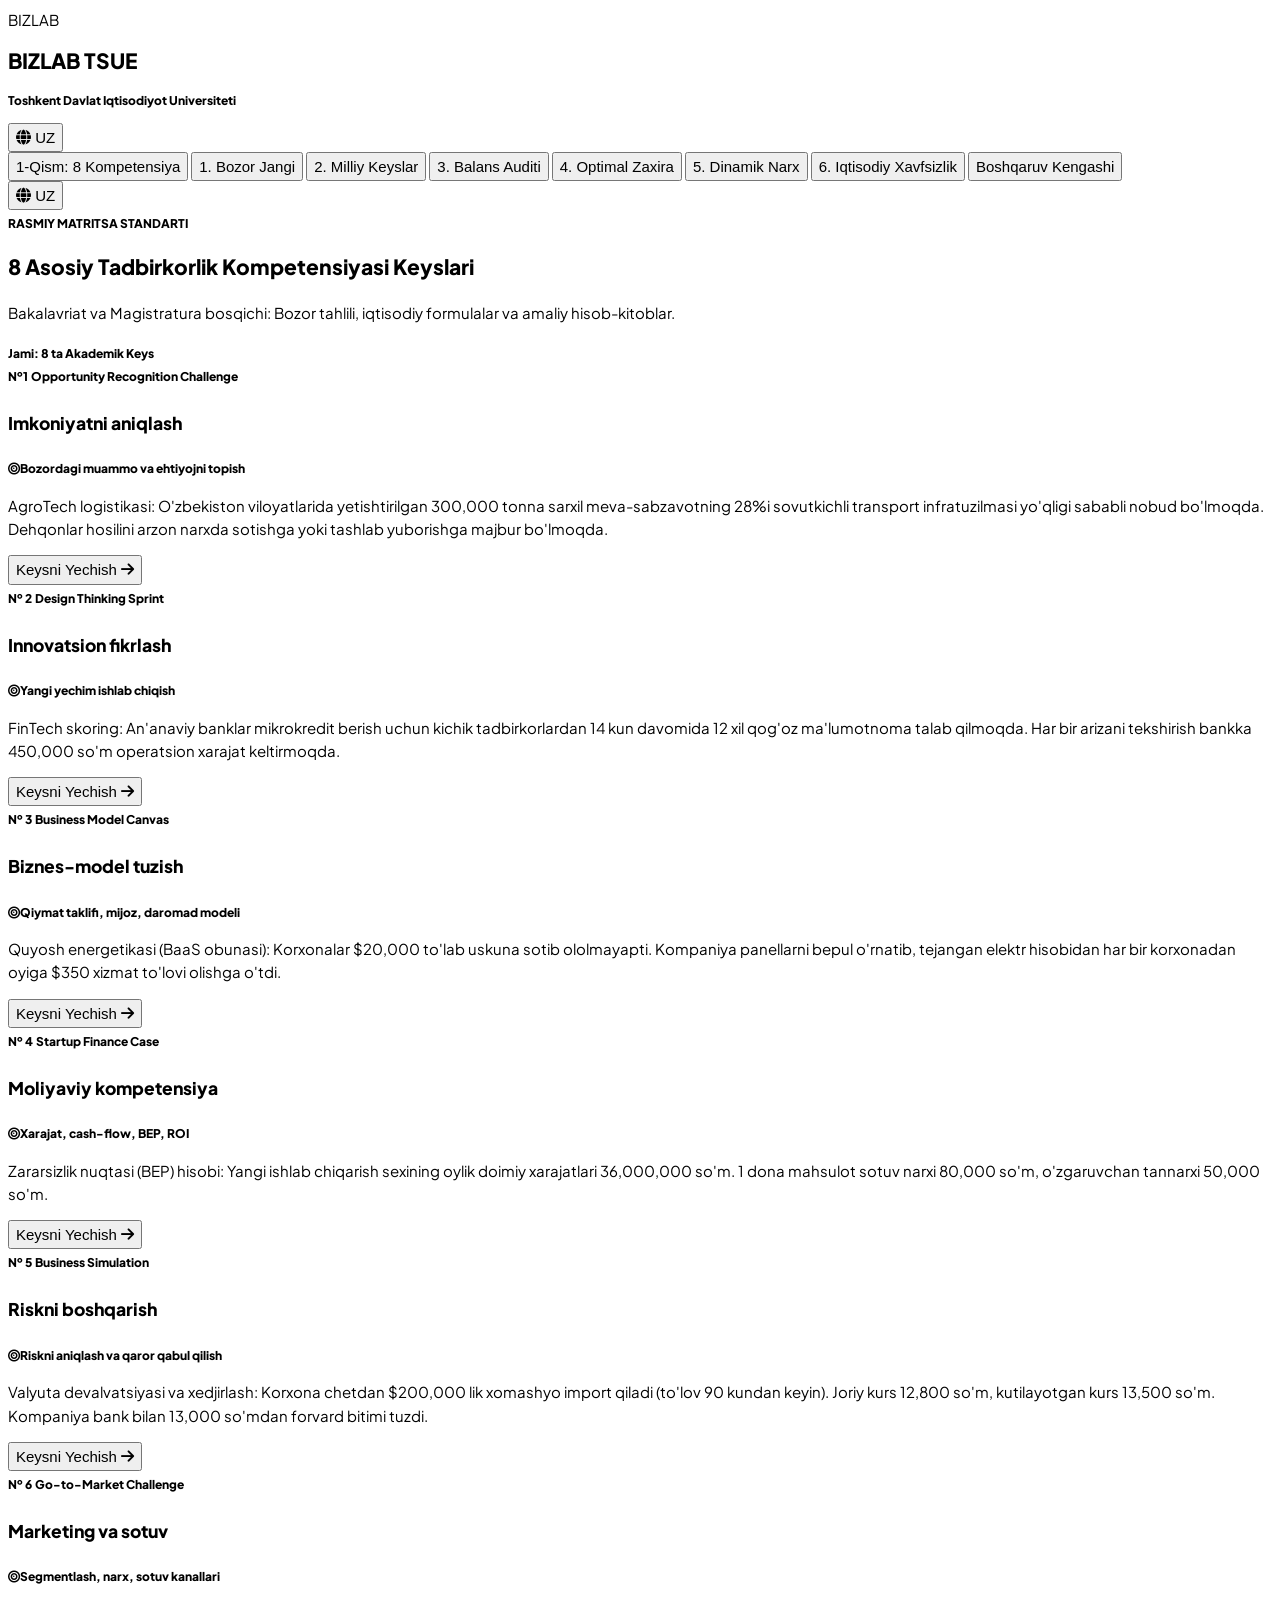
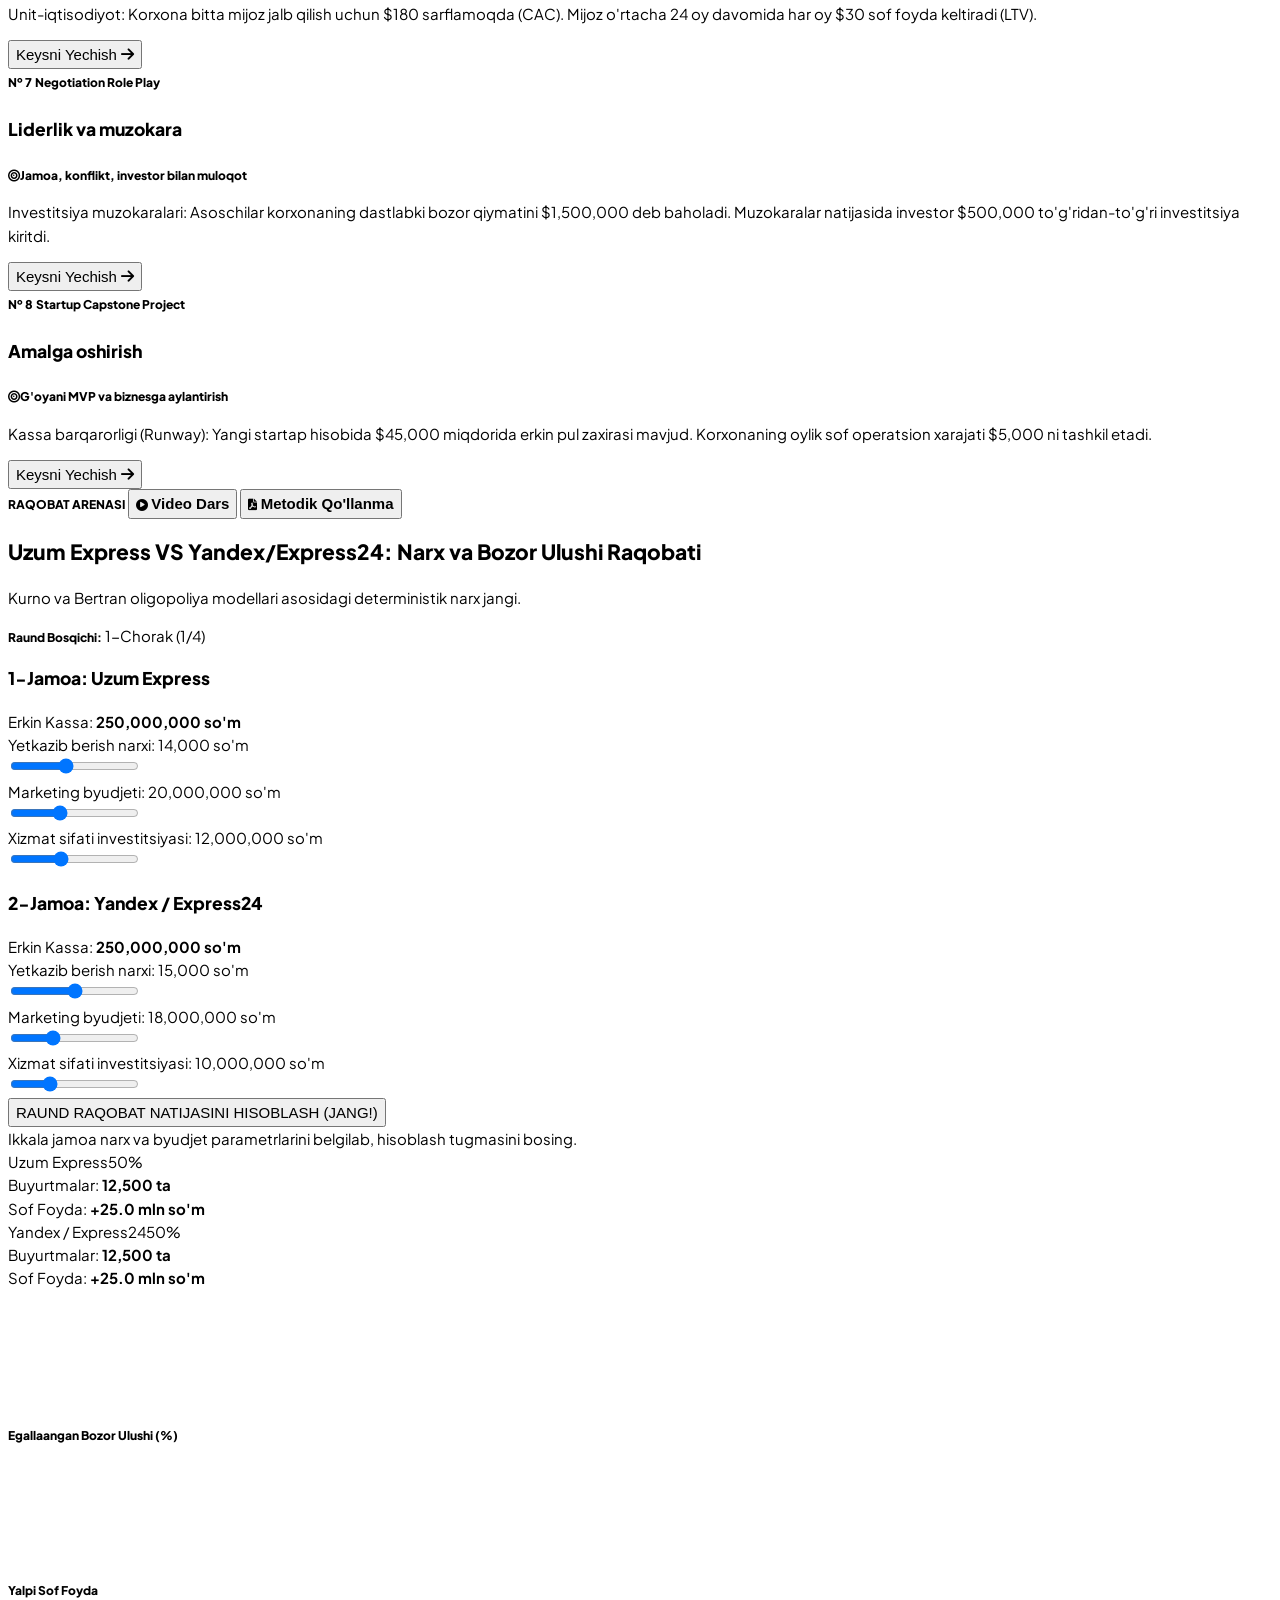
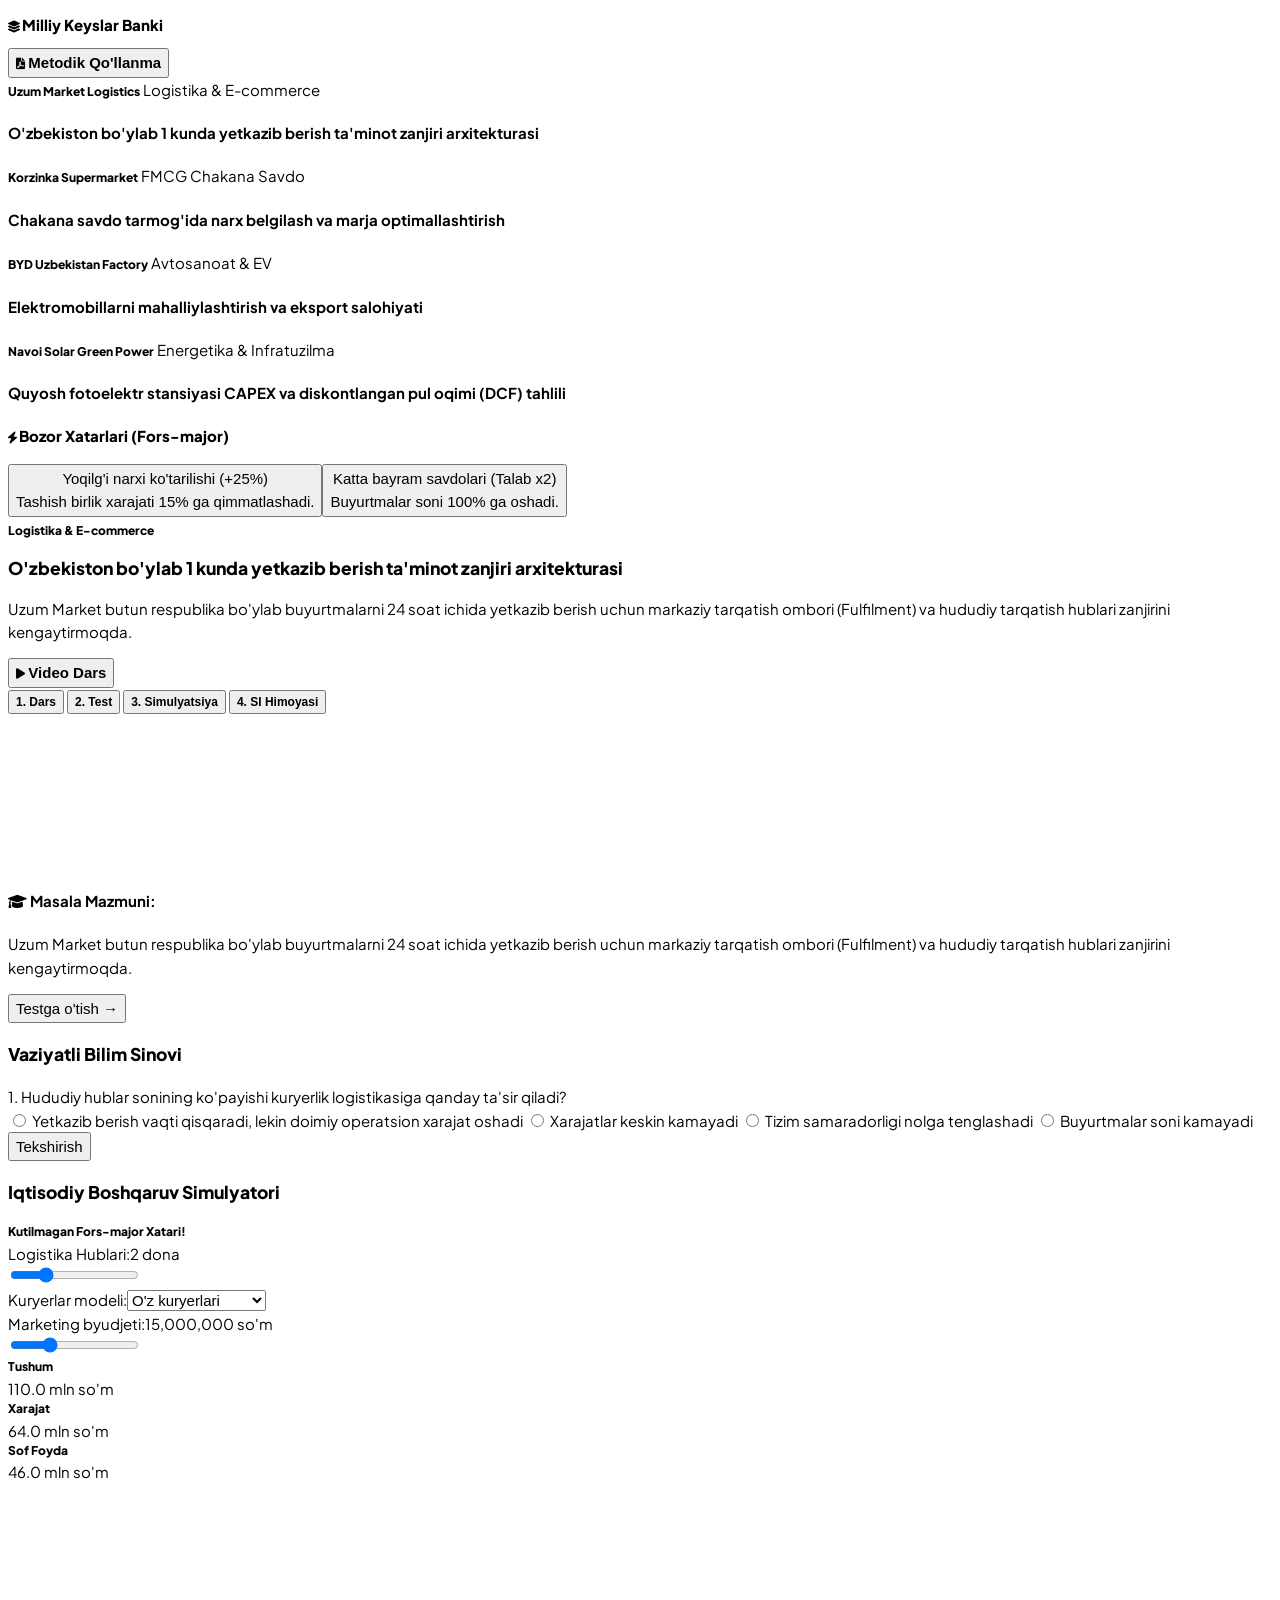
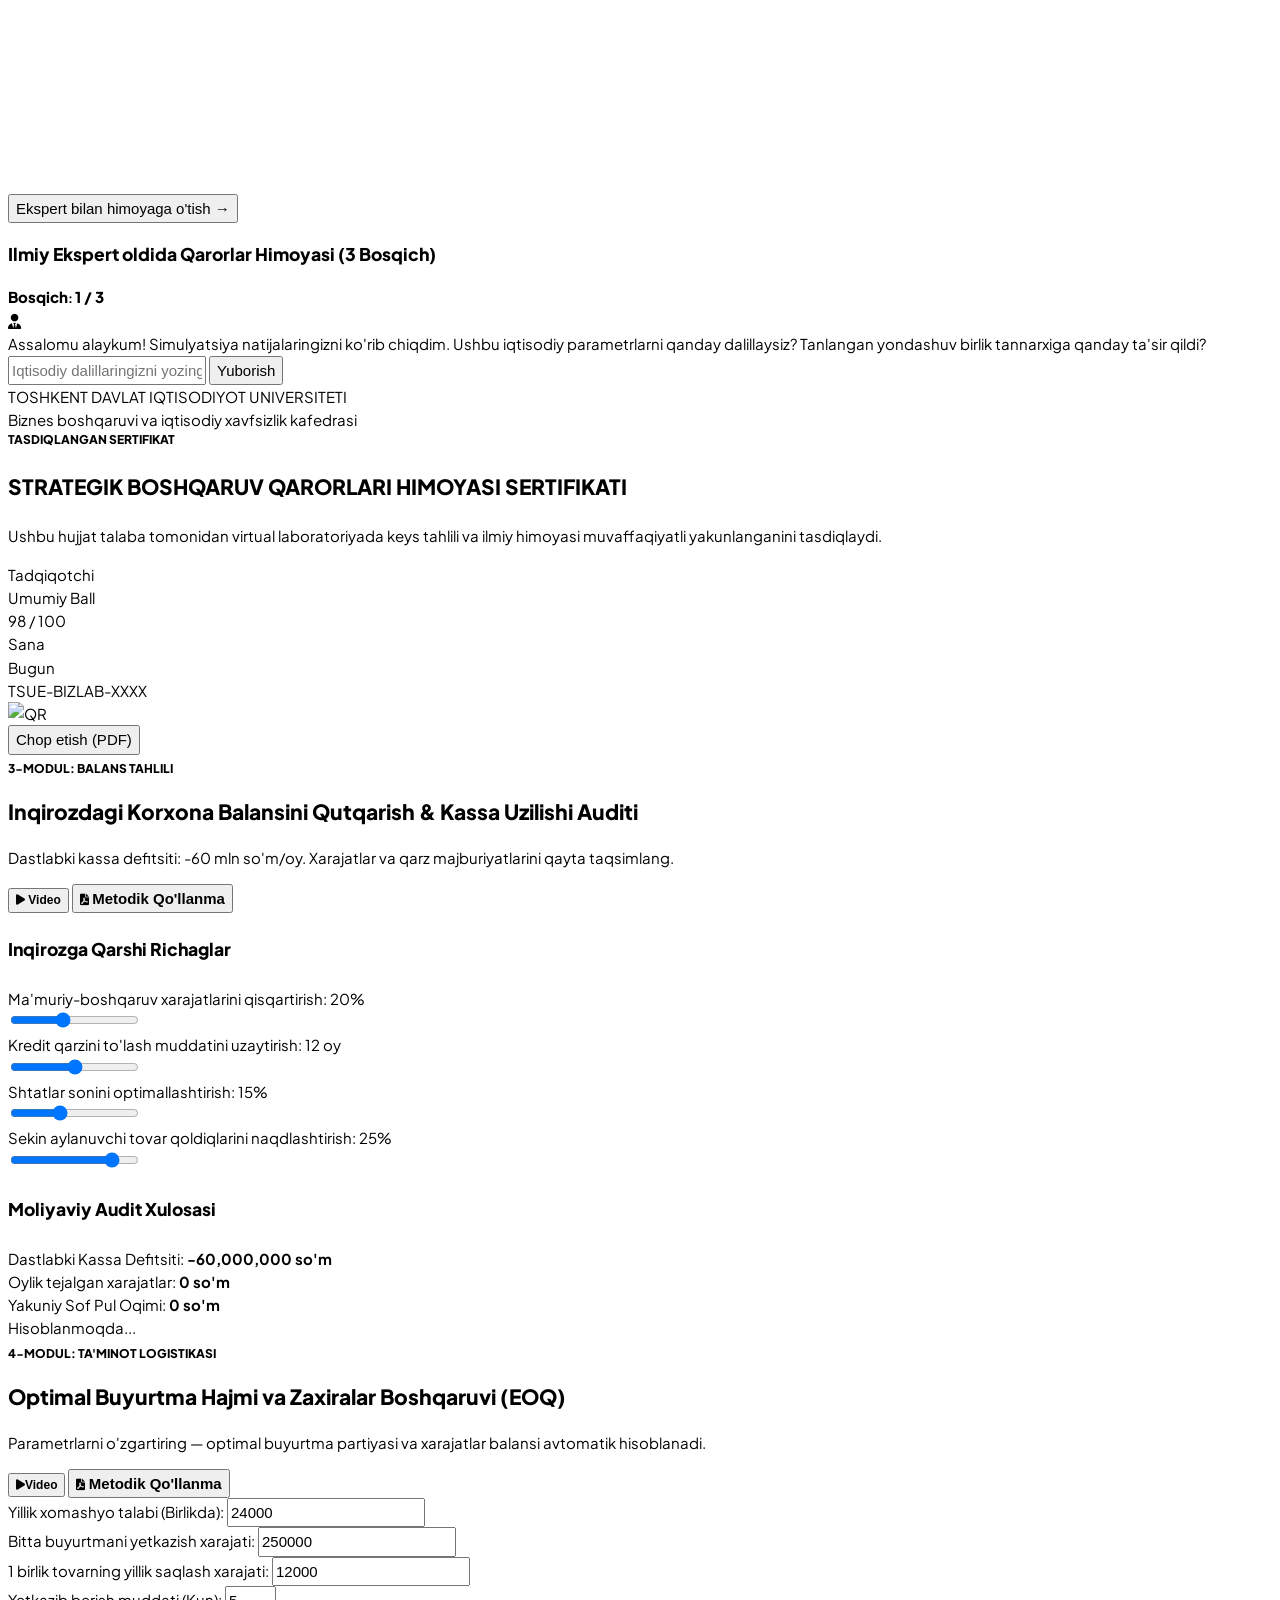
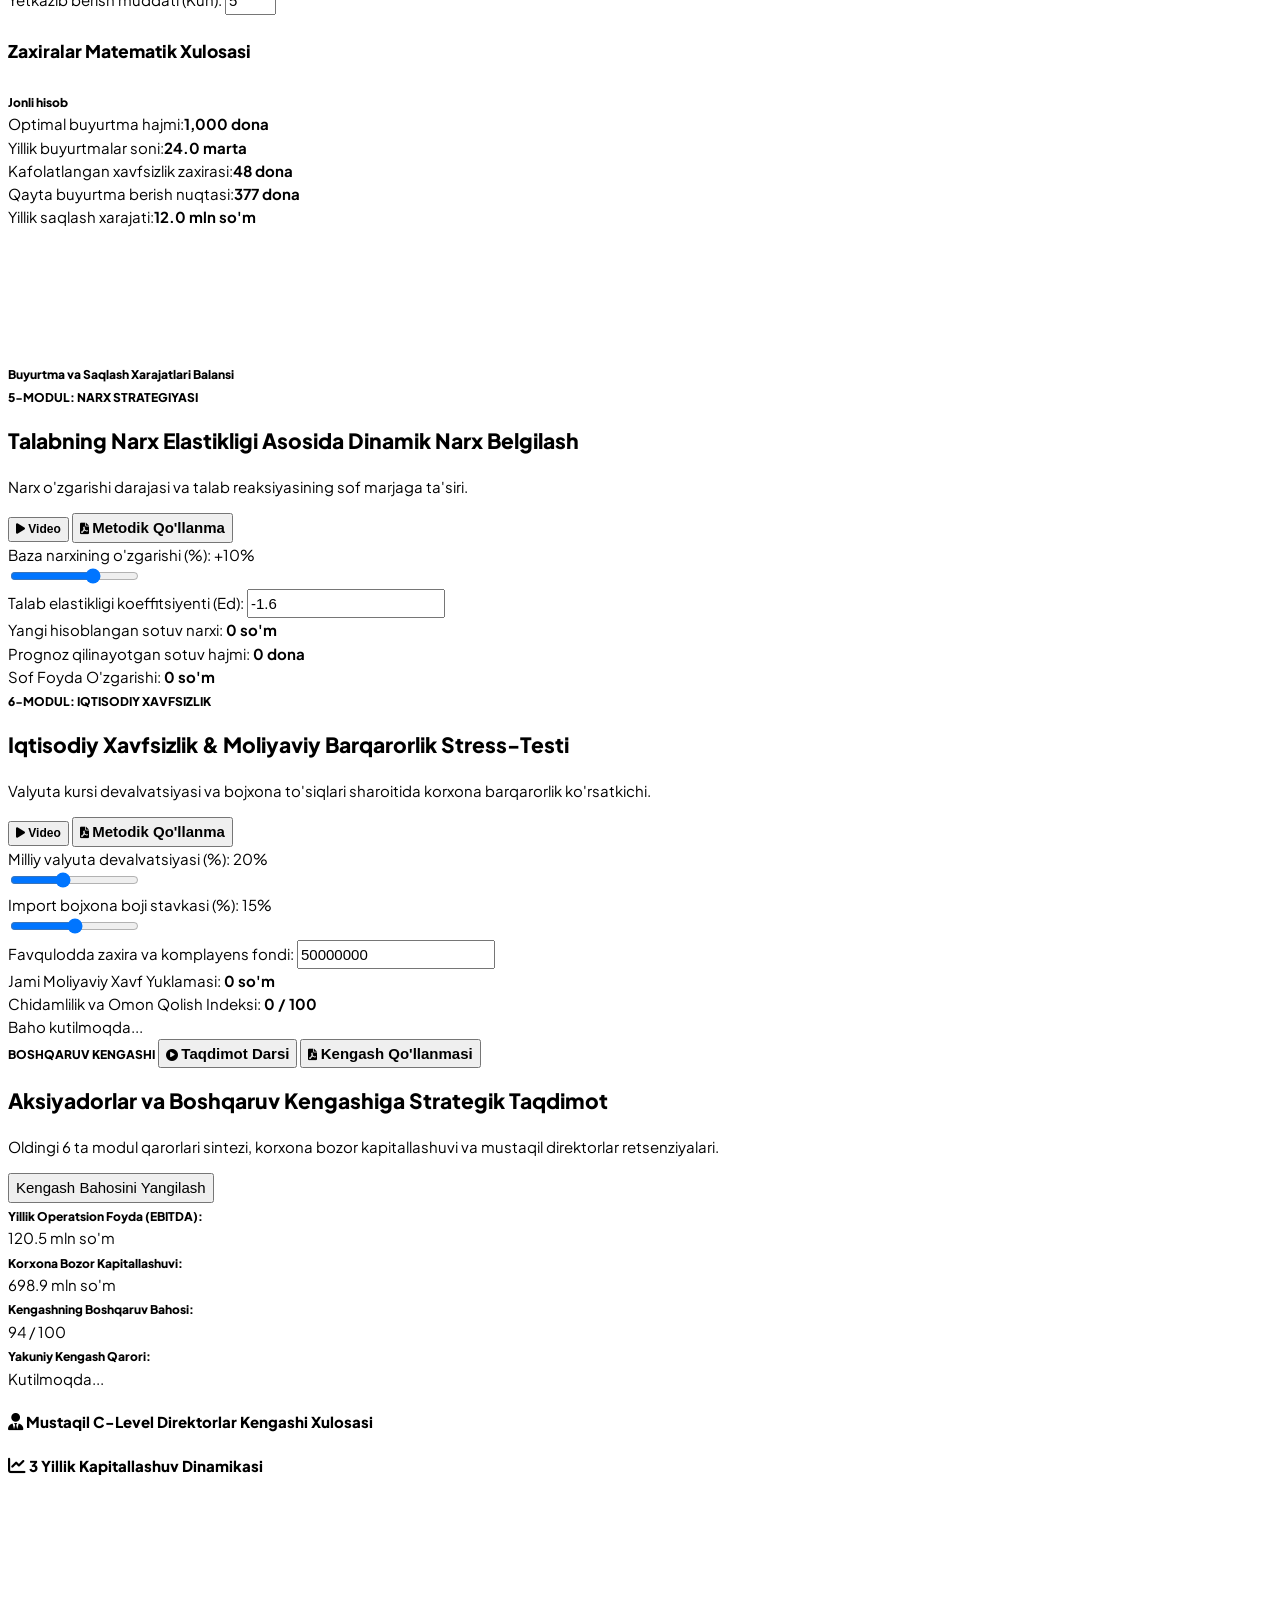
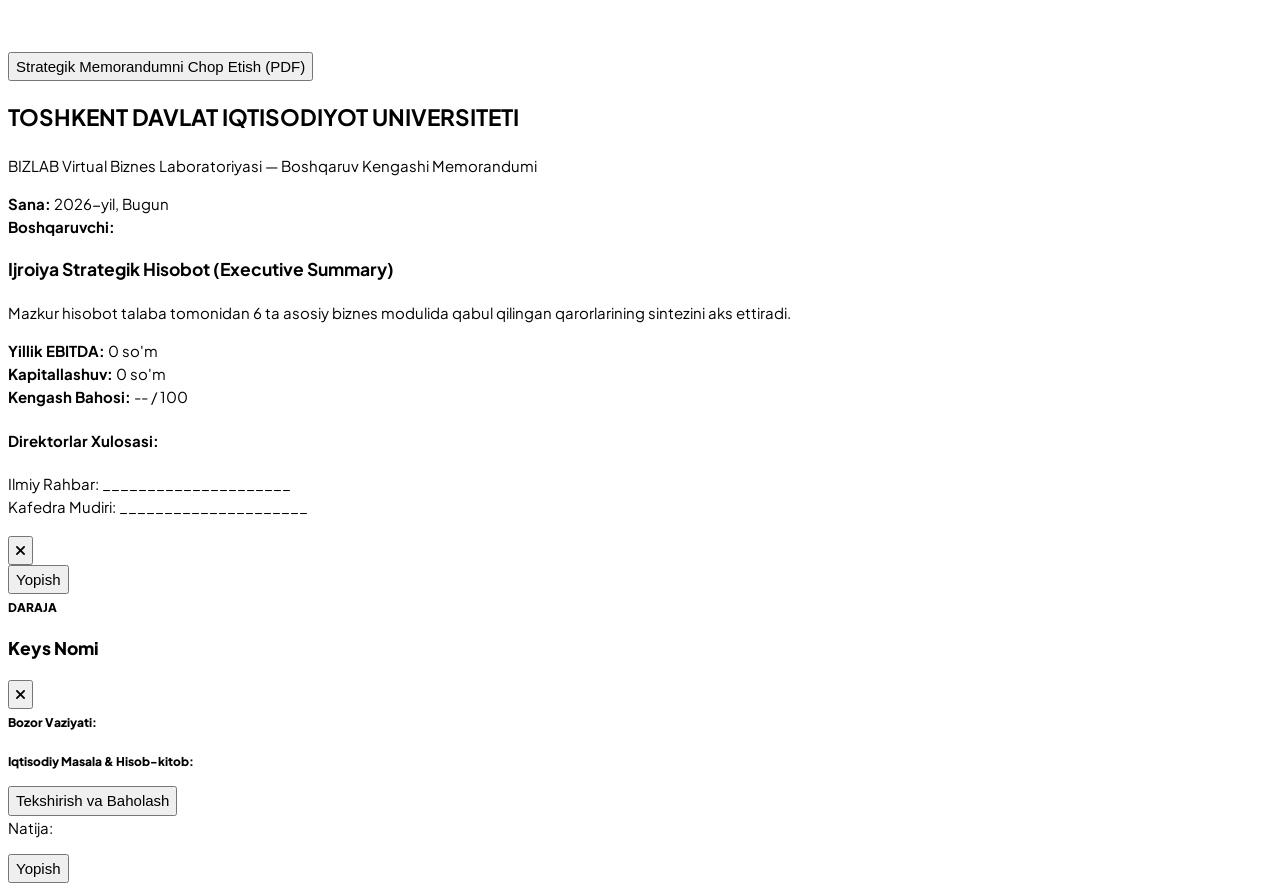
==== commit 10efc26c: "feat(i18n): deliver comprehensive 8-case and 4-mission bilingual suite with complete offline logic" ====
--- a/static/index.html
+++ b/static/index.html
@@ -54,7 +54,7 @@
             BIZLAB
           </div>
           <div>
-            <h1 class="text-header-title text-white">BIZLAB TSUE PRO</h1>
+            <h1 class="text-header-title text-white">BIZLAB TSUE</h1>
             <p class="text-slate-400 font-medium text-badge" data-i18n="hdr_sub">Toshkent Davlat Iqtisodiyot Universiteti</p>
           </div>
         </div>
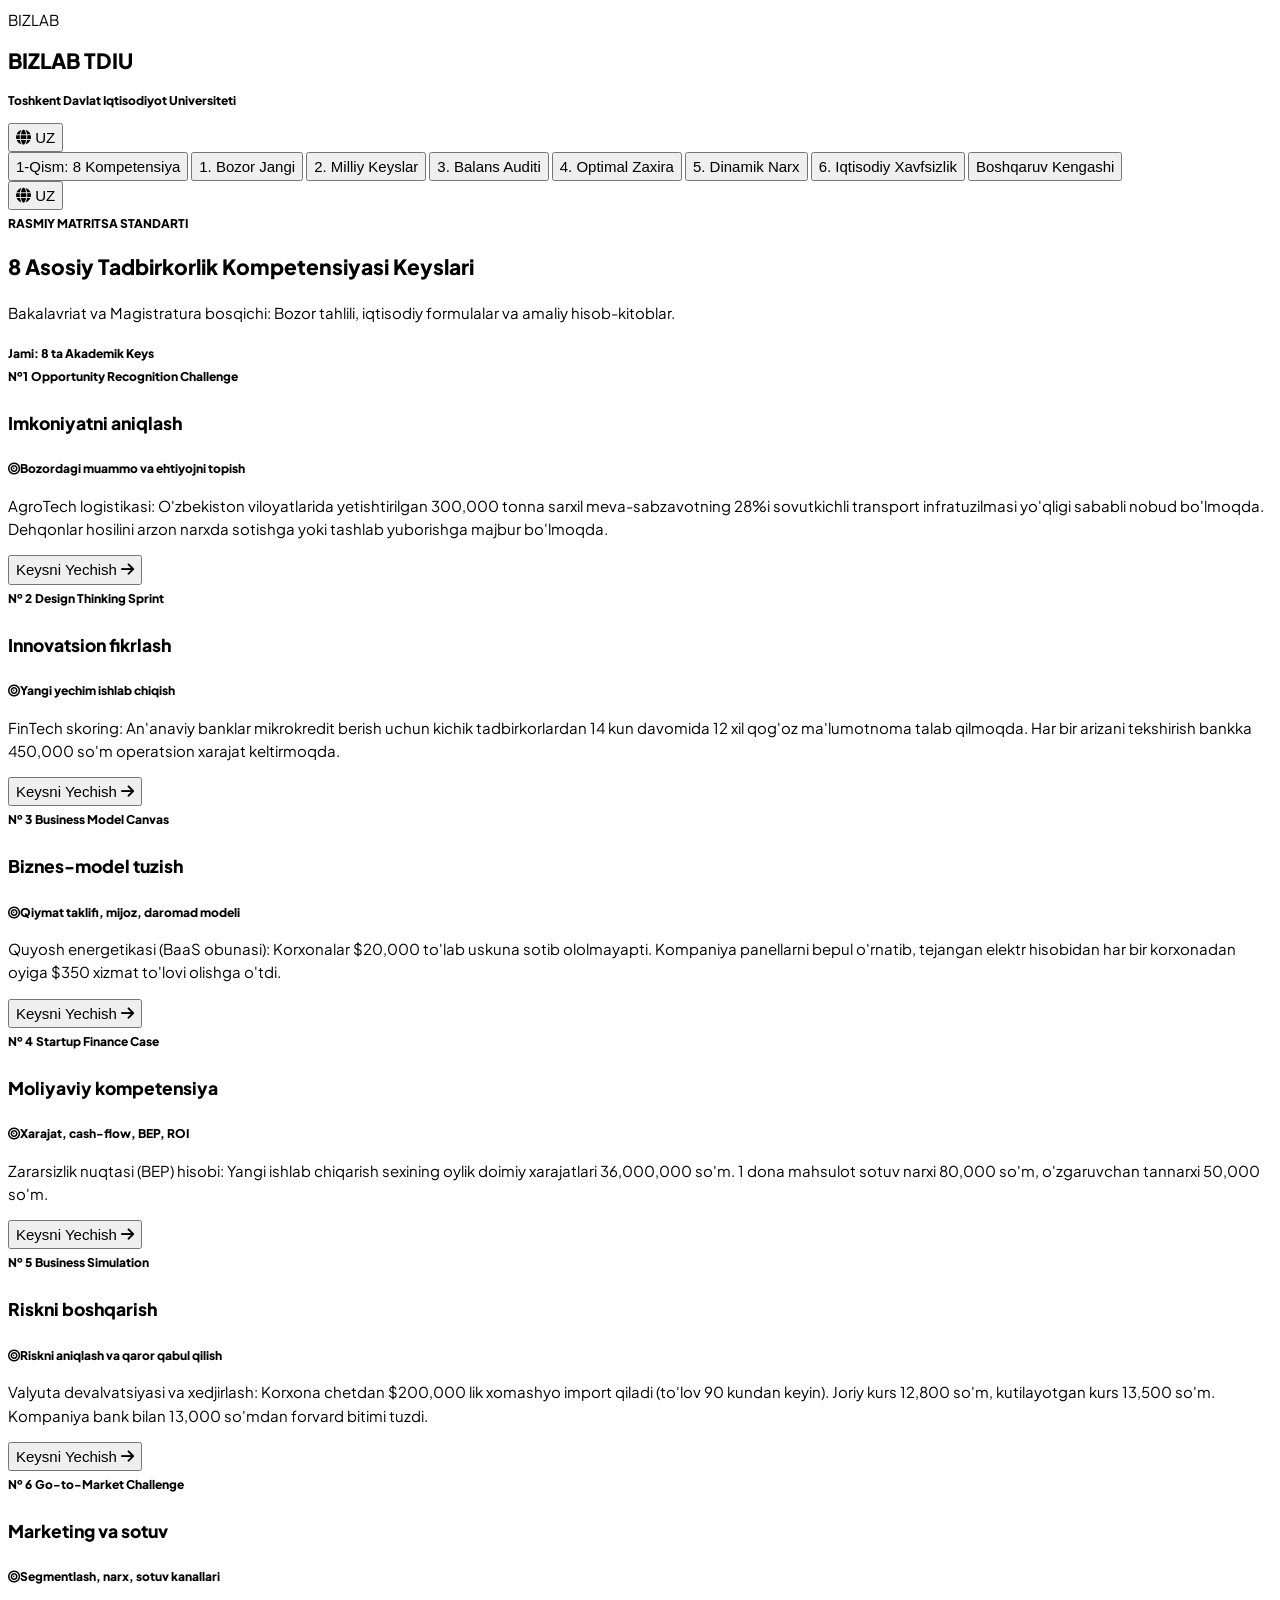
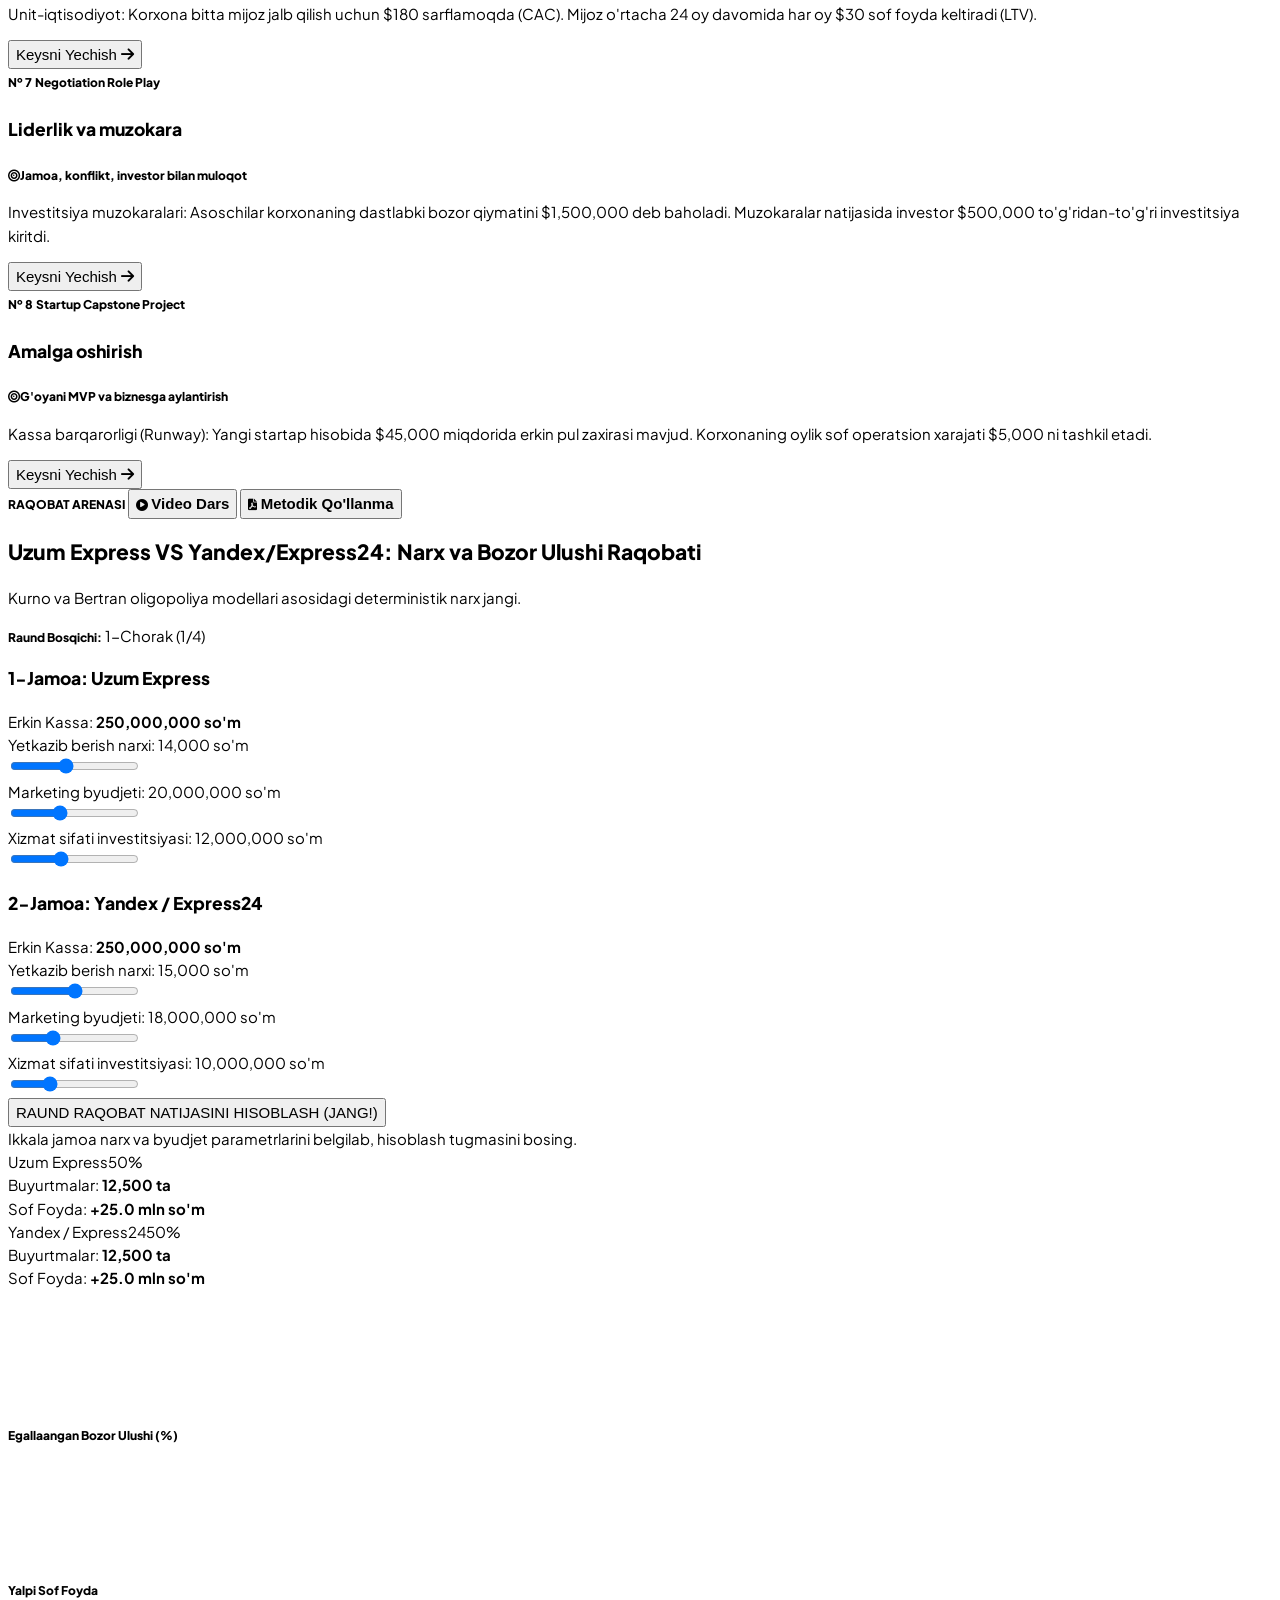
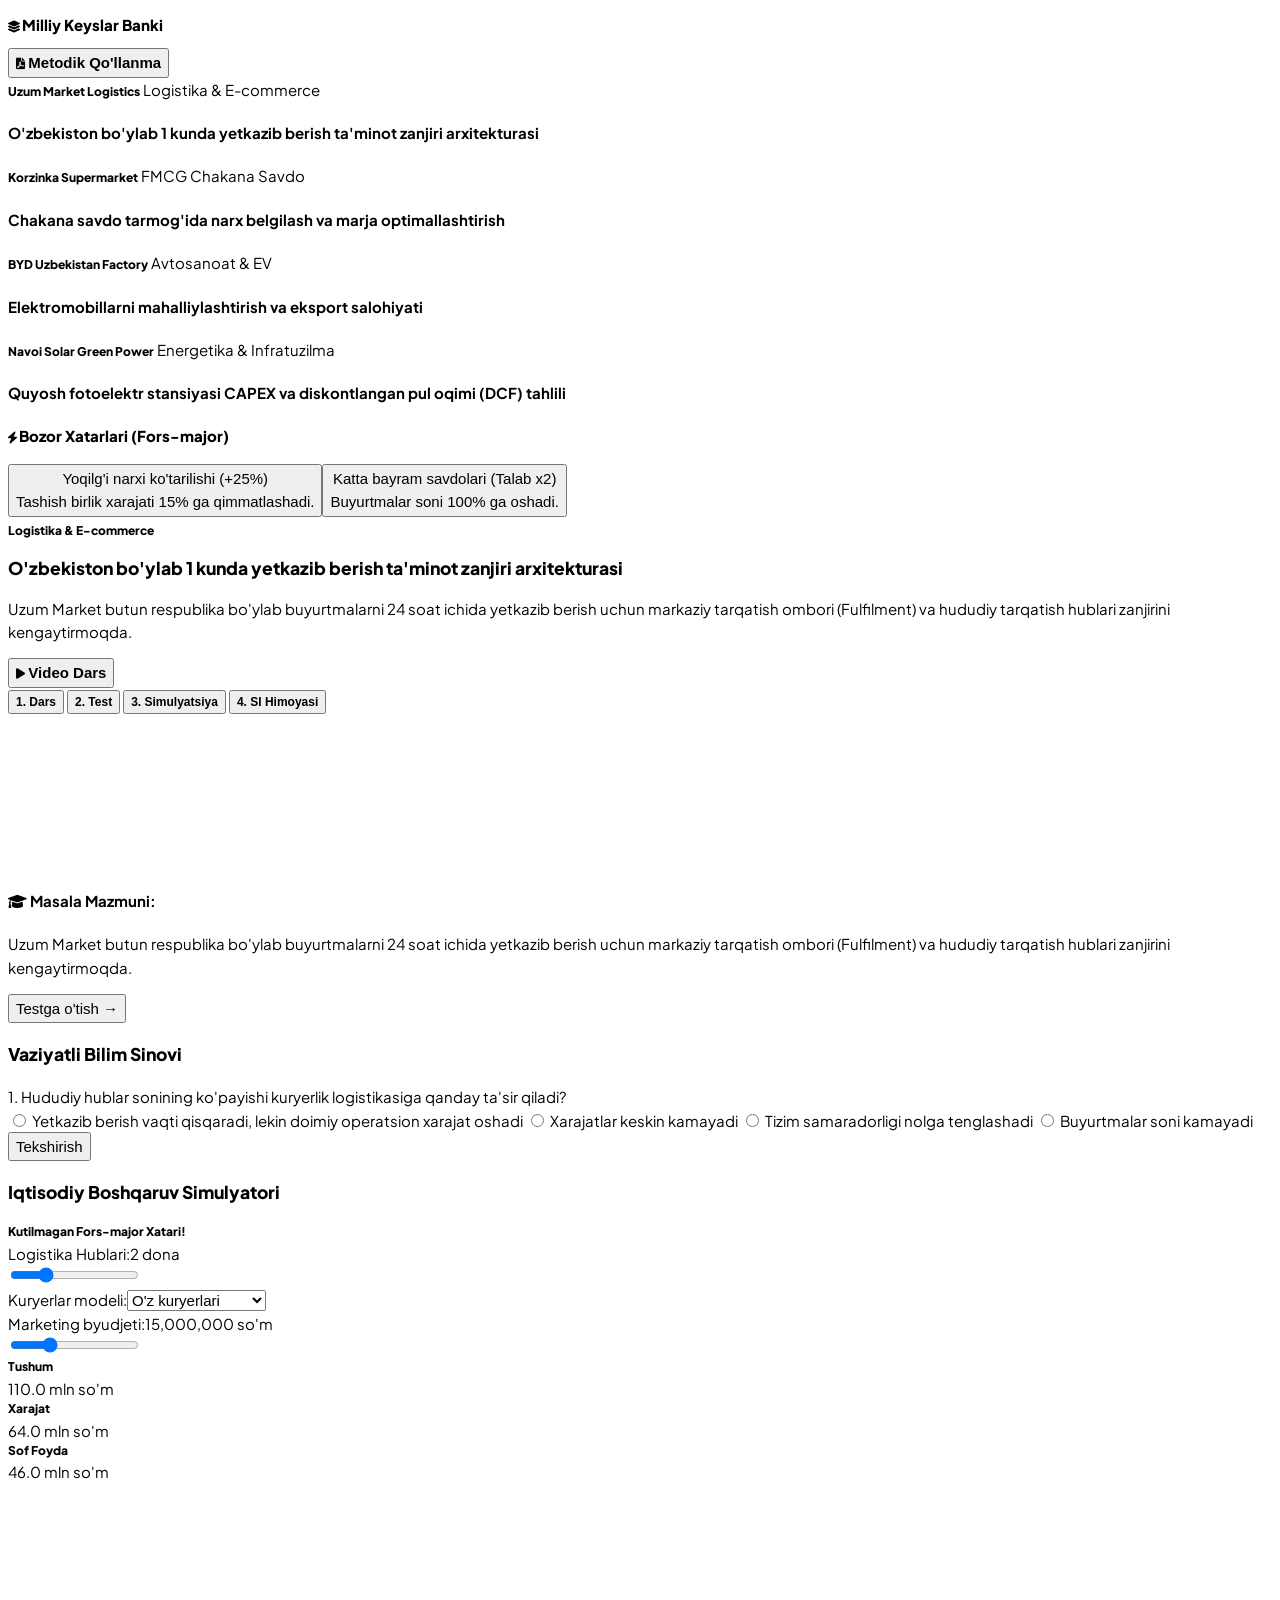
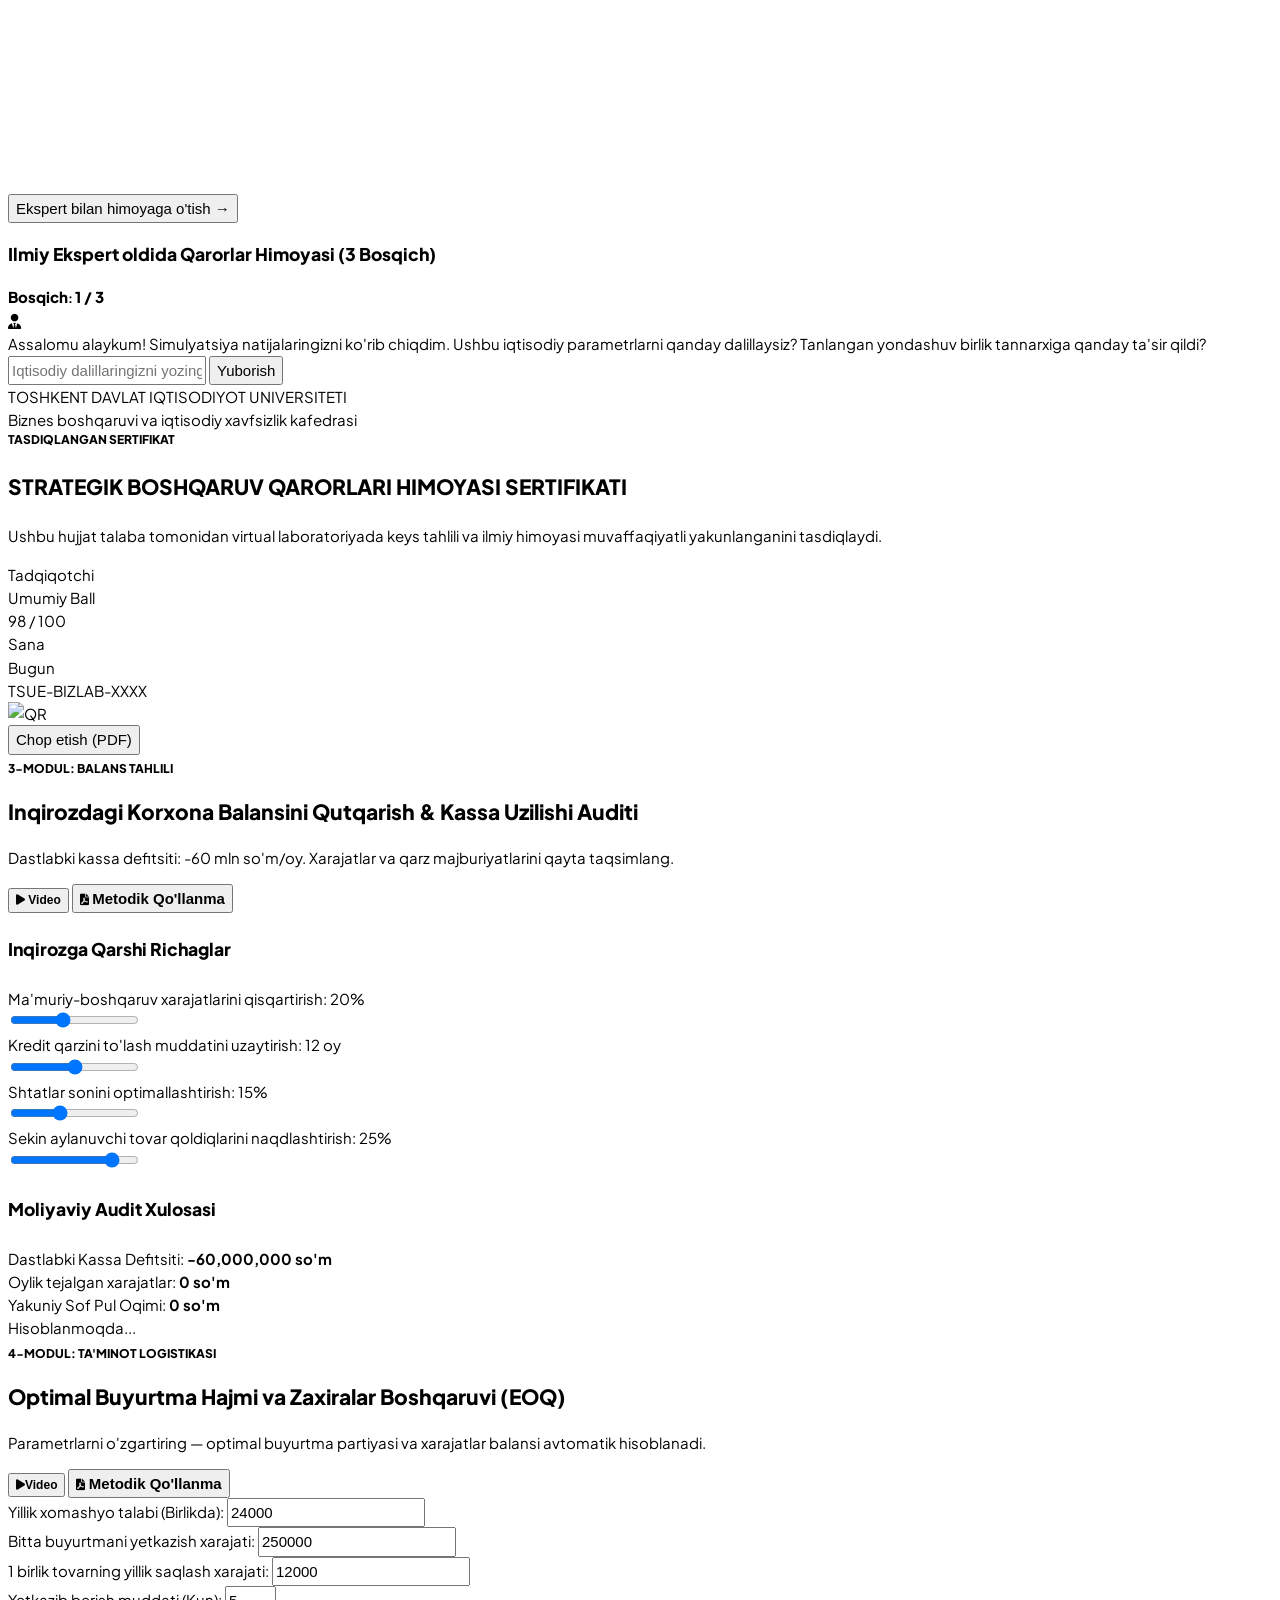
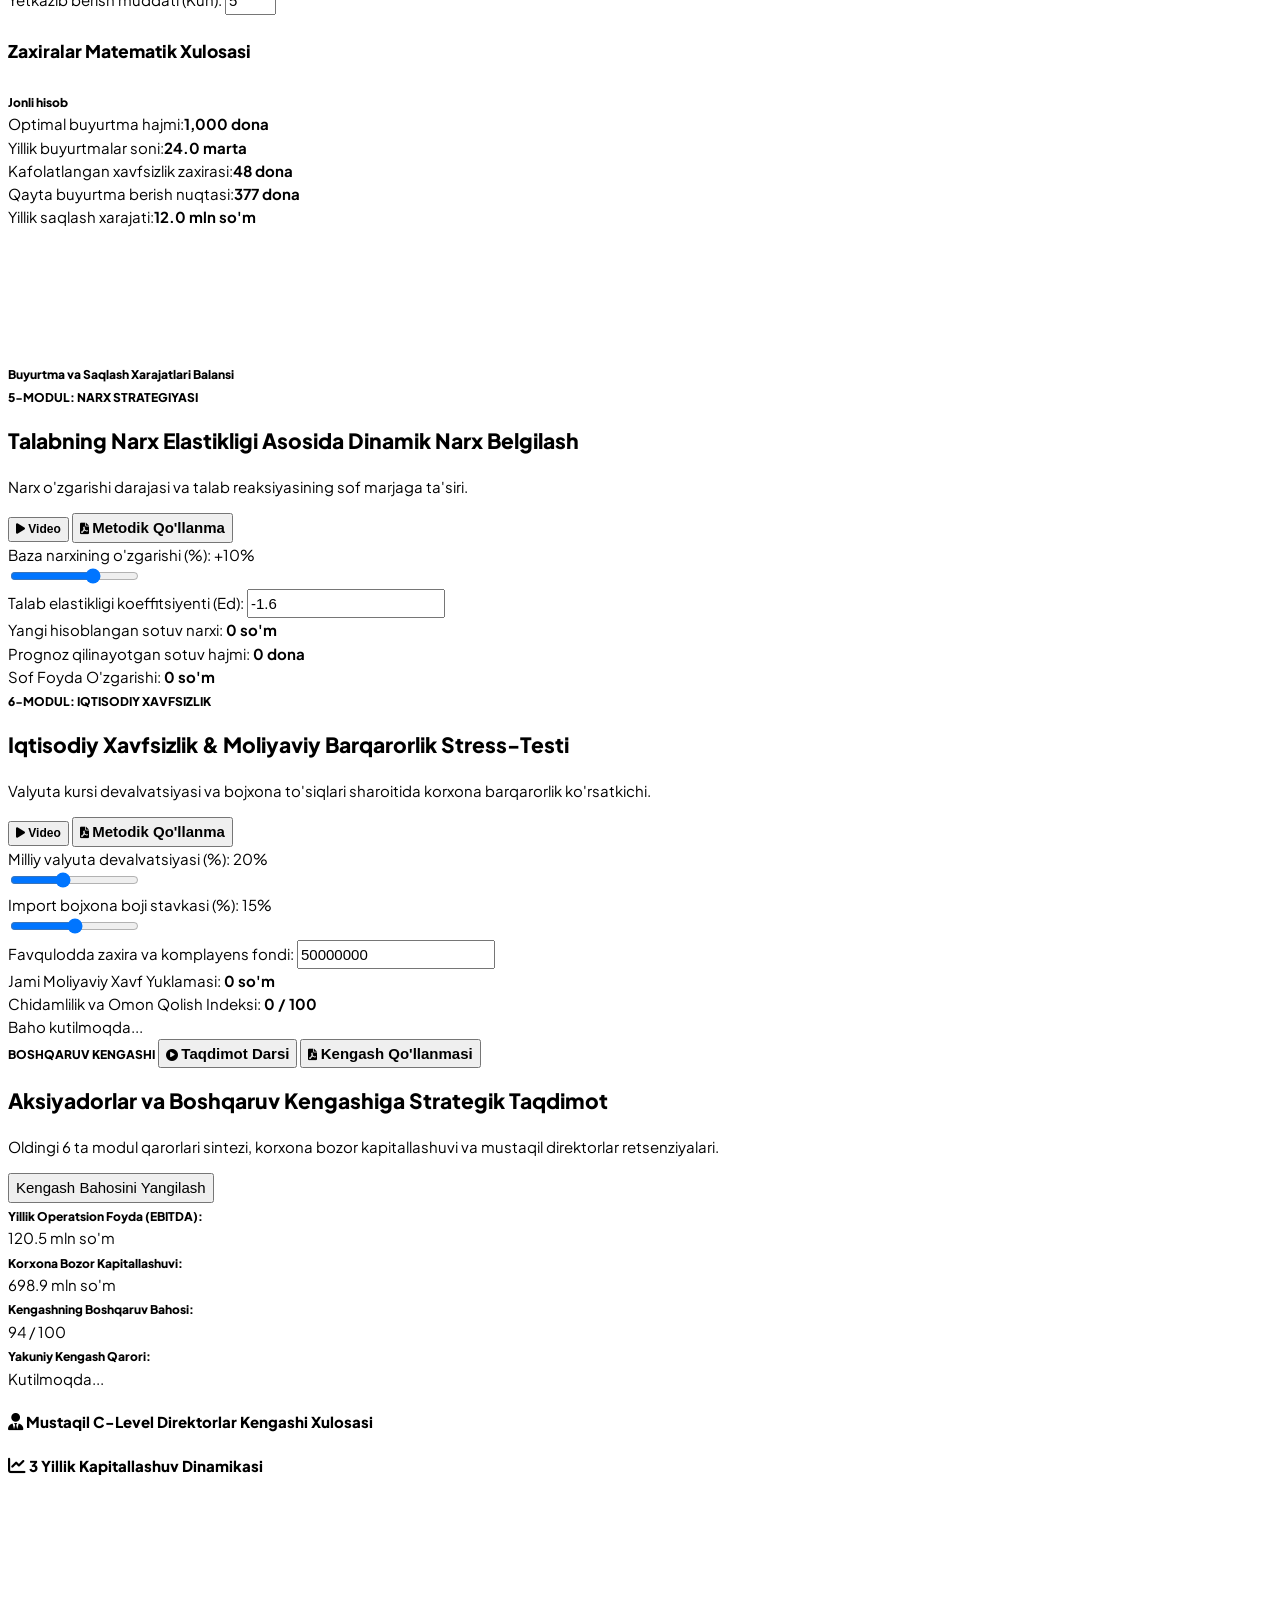
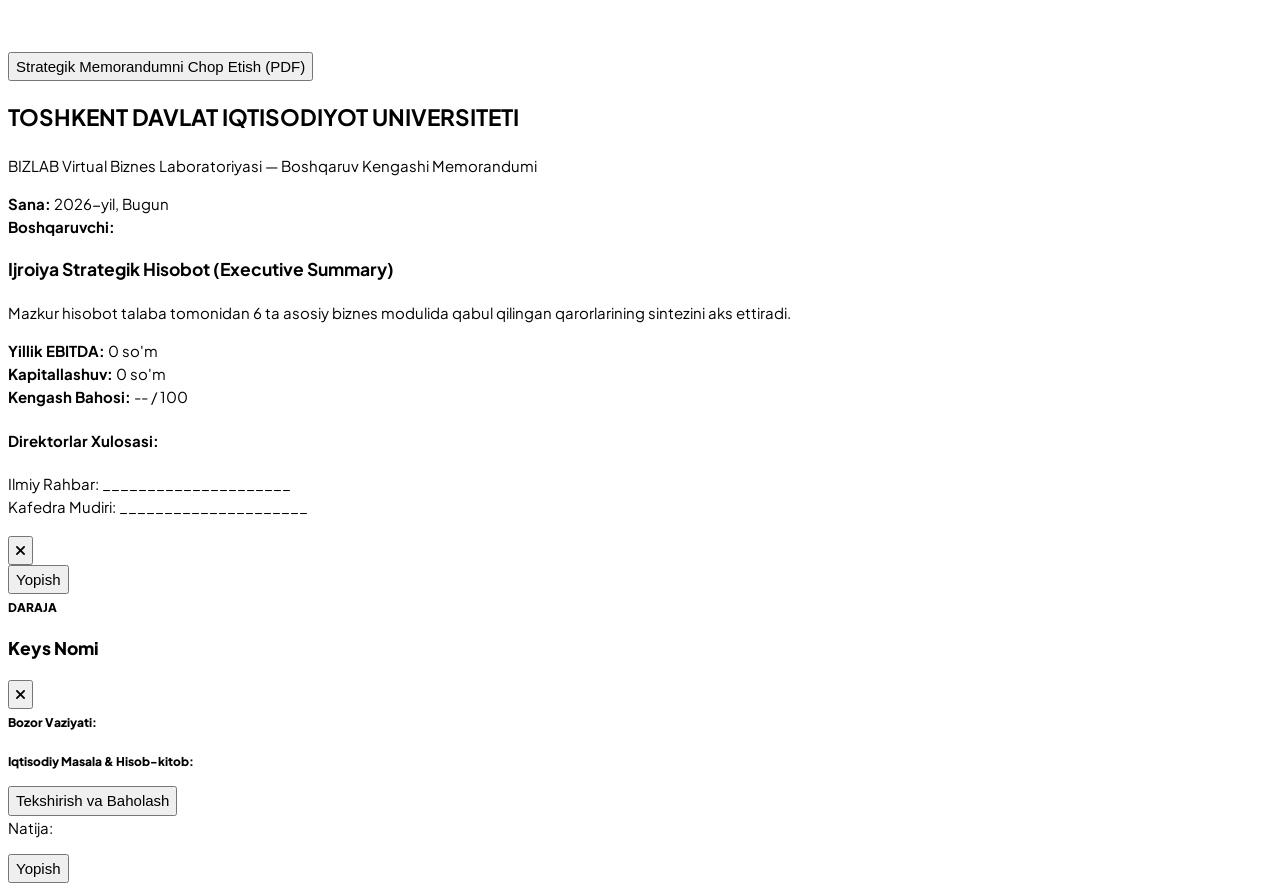
==== commit 4ee0955d: "feat(i18n): deliver comprehensive 8-case and 4-mission bilingual suite with complete offline logic" ====
--- a/static/index.html
+++ b/static/index.html
@@ -3,7 +3,7 @@
 <head>
   <meta charset="UTF-8">
   <meta name="viewport" content="width=device-width, initial-scale=1.0, maximum-scale=1.0, user-scalable=no">
-  <title>BIZLAB TSUE PRO — Strategik Biznes Laboratoriyasi</title>
+  <title>BIZLAB TSUE — Strategik Biznes Laboratoriyasi</title>
   <script src="https://cdn.tailwindcss.com"></script>
   <script src="https://cdn.jsdelivr.net/npm/chart.js"></script>
   <link href="https://cdnjs.cloudflare.com/ajax/libs/font-awesome/6.0.0/css/all.min.css" rel="stylesheet">
@@ -54,7 +54,7 @@
             BIZLAB
           </div>
           <div>
-            <h1 class="text-header-title text-white">BIZLAB TSUE</h1>
+            <h1 class="text-header-title text-white">BIZLAB TDIU</h1>
             <p class="text-slate-400 font-medium text-badge" data-i18n="hdr_sub">Toshkent Davlat Iqtisodiyot Universiteti</p>
           </div>
         </div>
@@ -825,7 +825,7 @@
         mln_unit: "mln so'm"
       },
       en: {
-        hdr_sub: "Tashkent State University of Economics — 8 Competency Virtual Laboratory",
+        hdr_sub: "Tashkent State University of Economics",
         t_cases: "Part 1: 8 Competencies",
         t_battle: "1. Market Battle",
         t_lab: "2. National Cases",
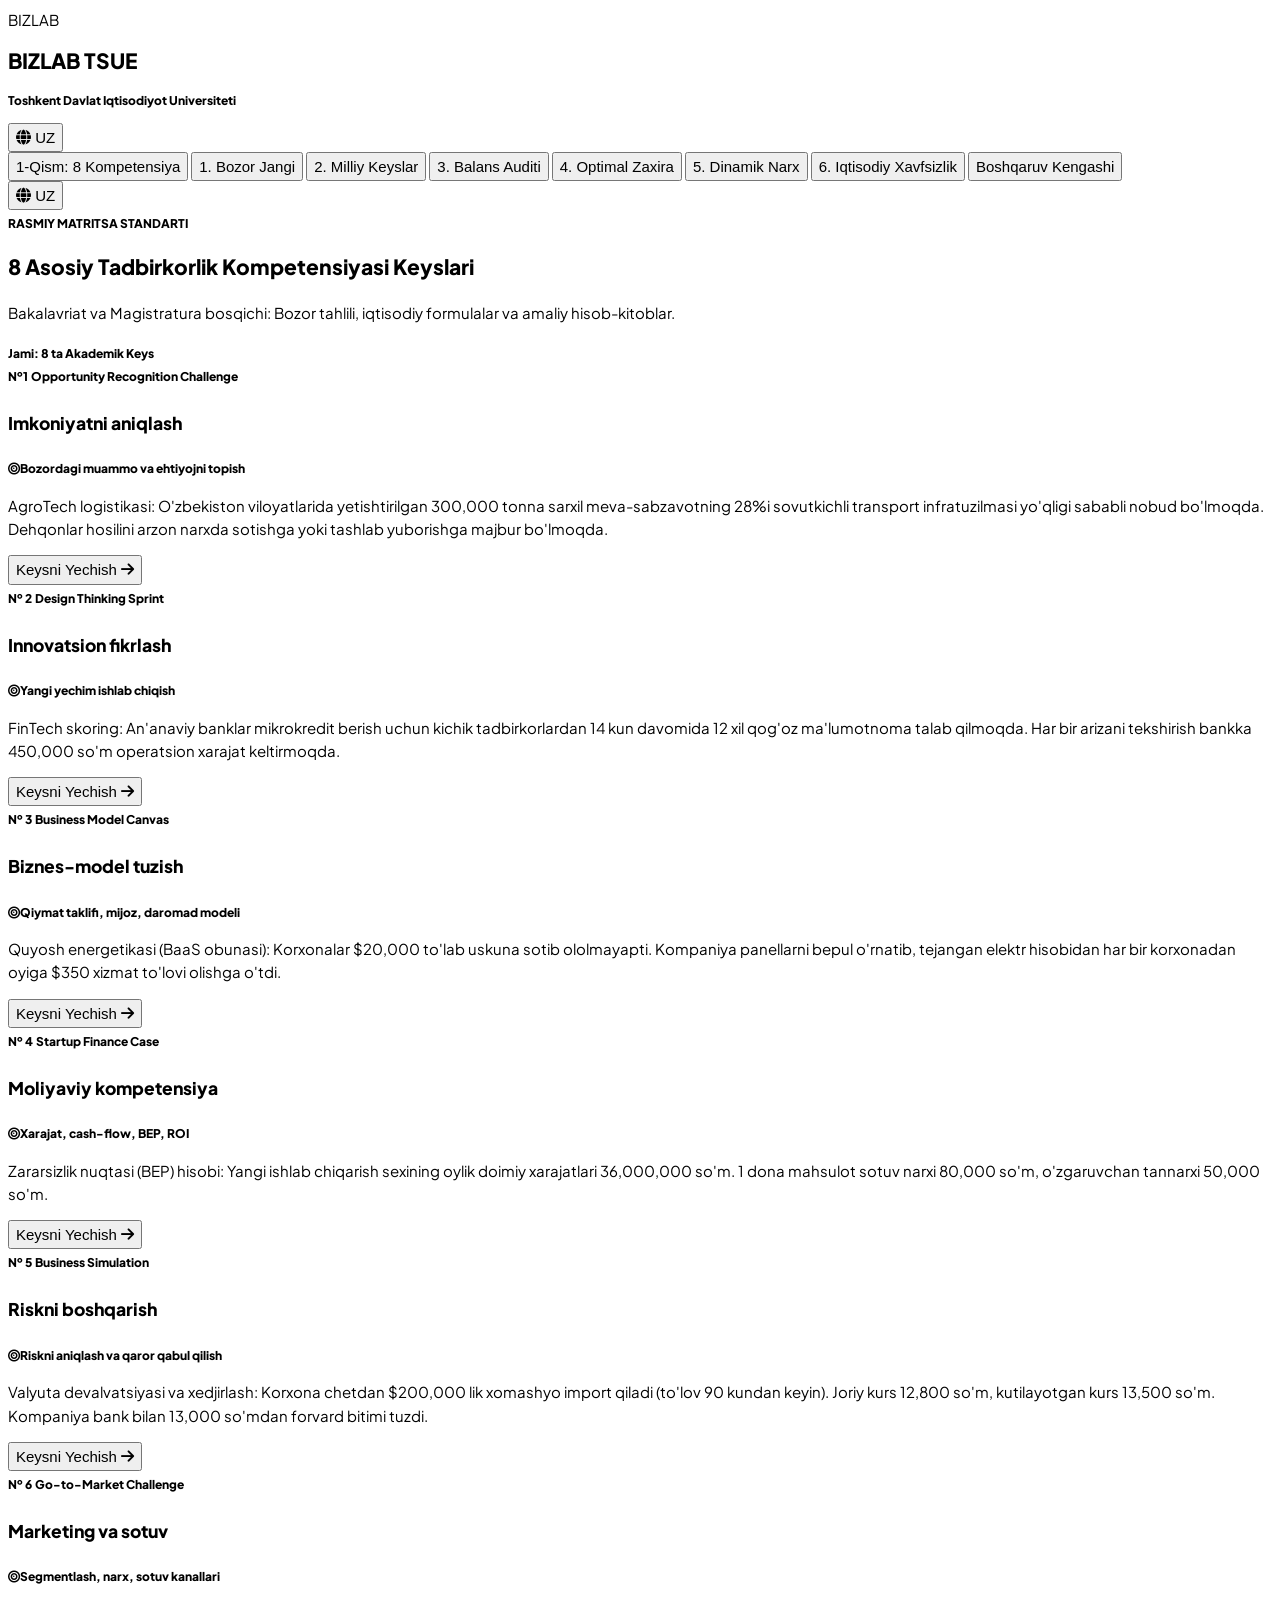
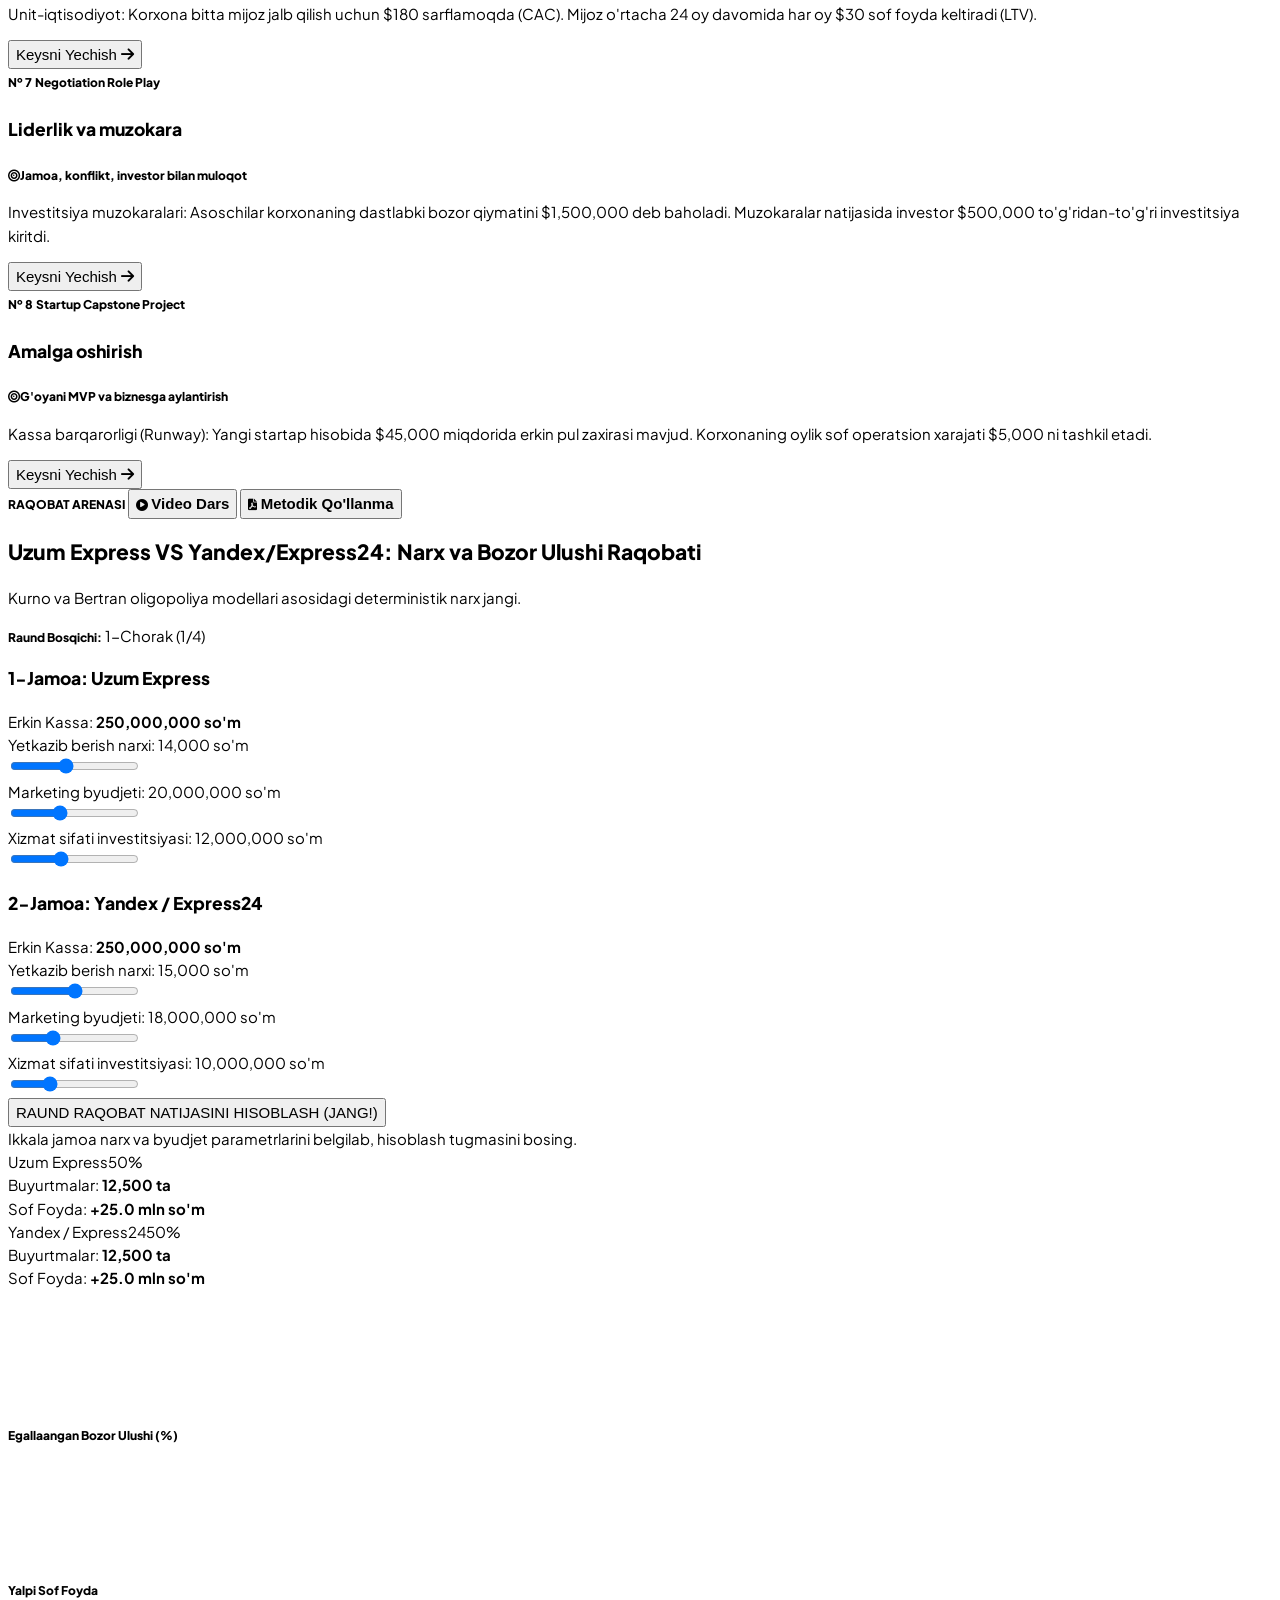
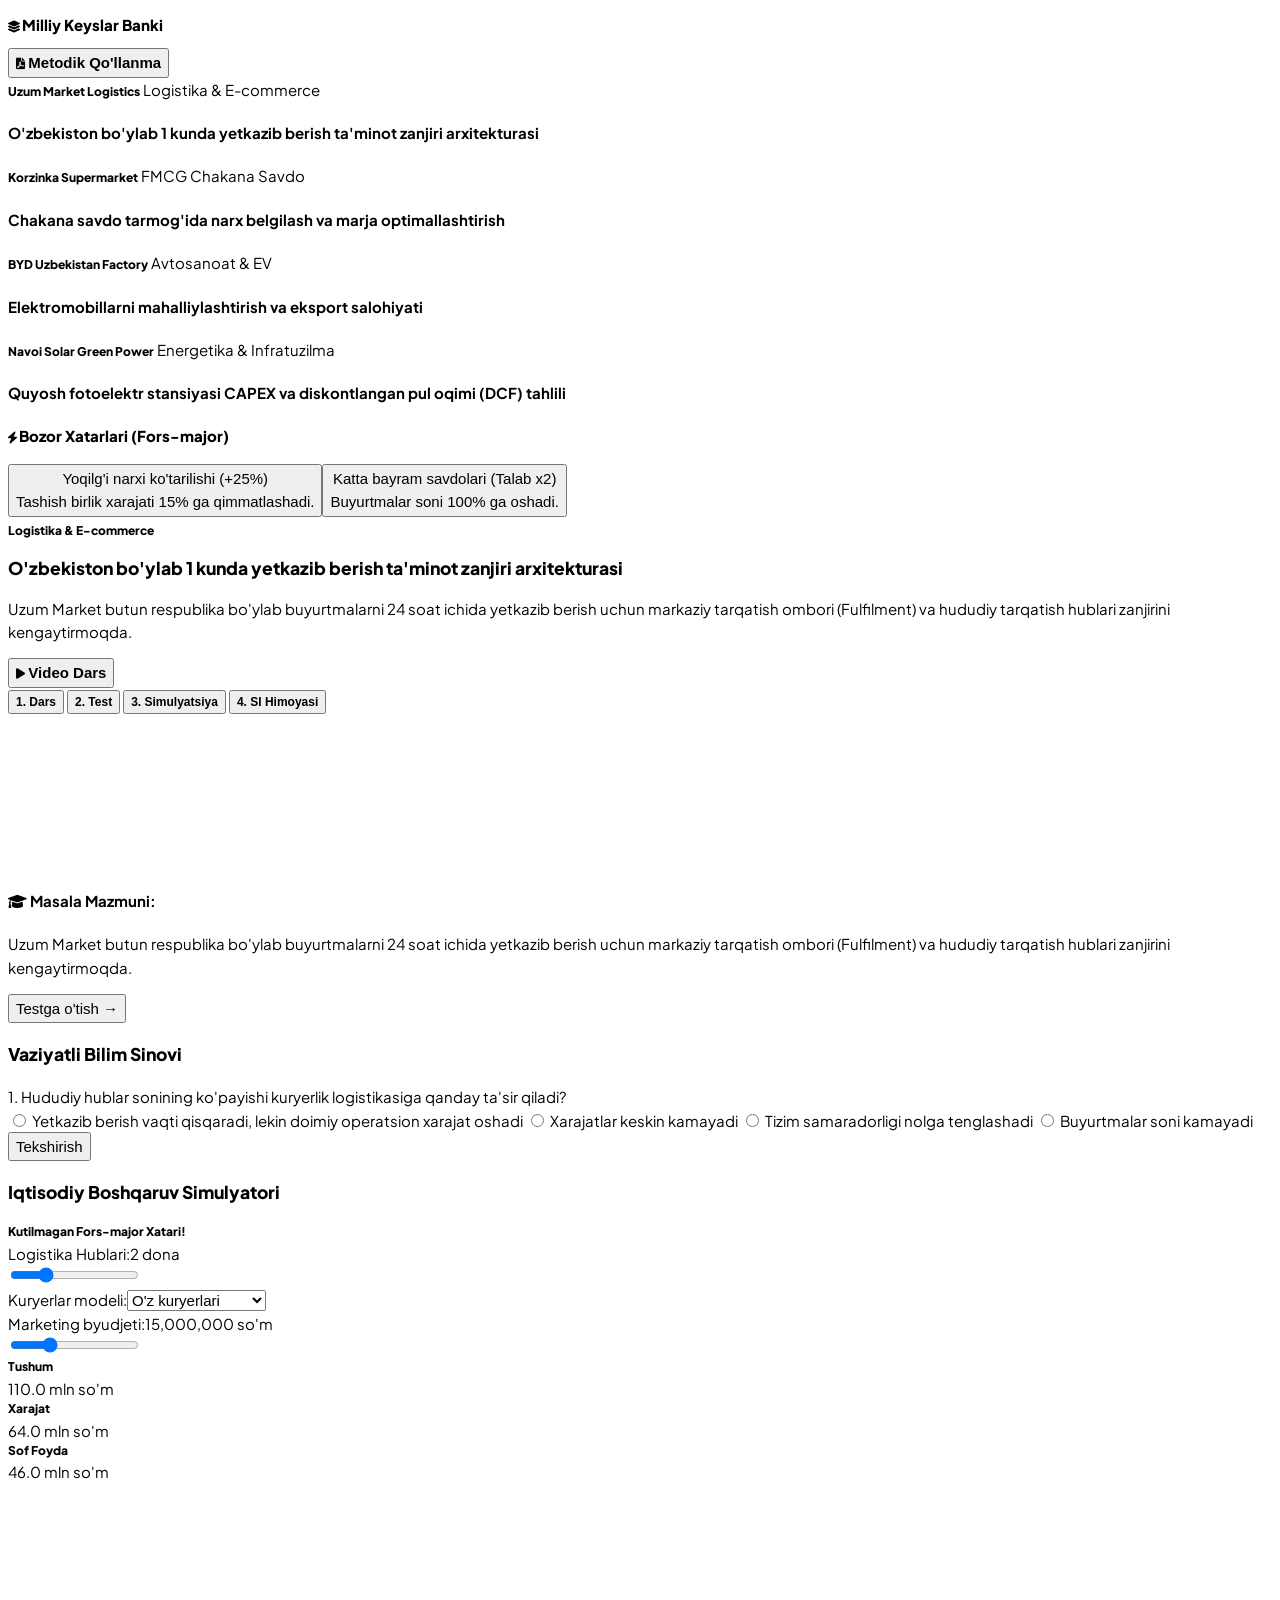
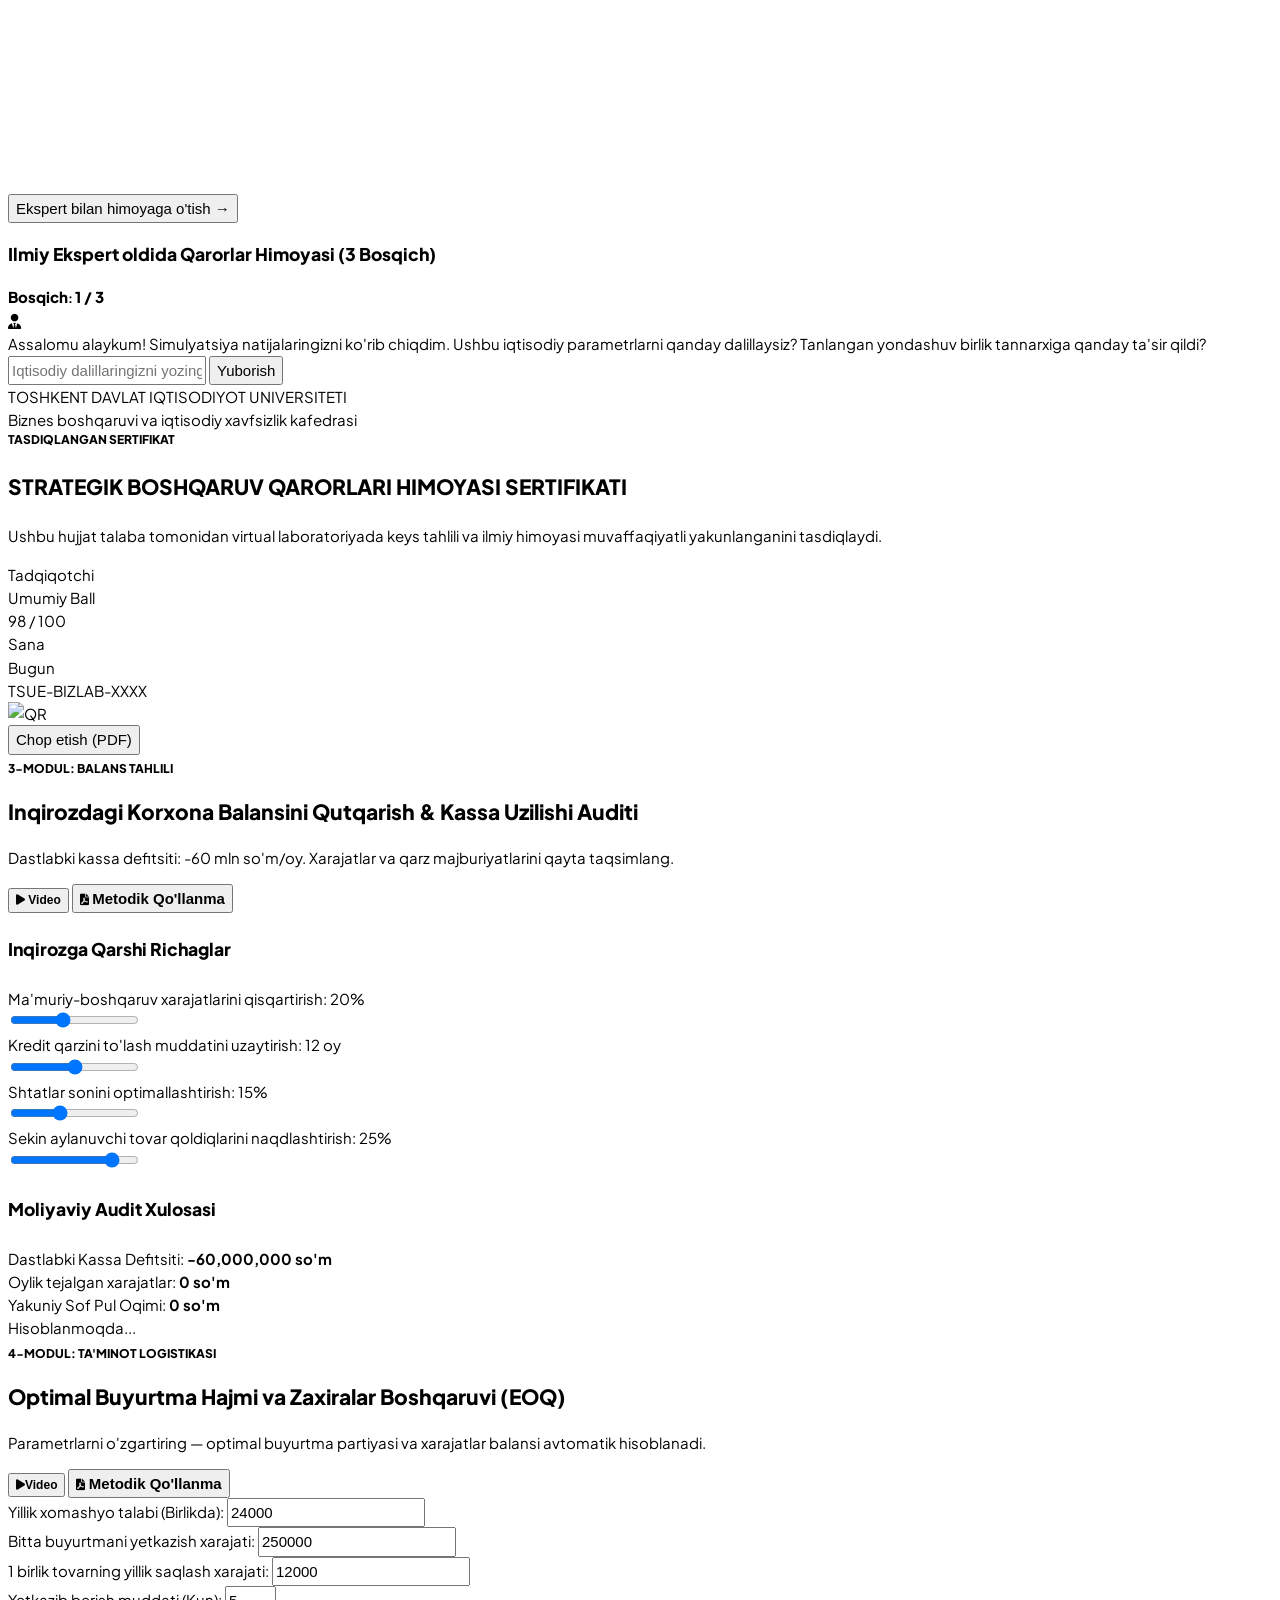
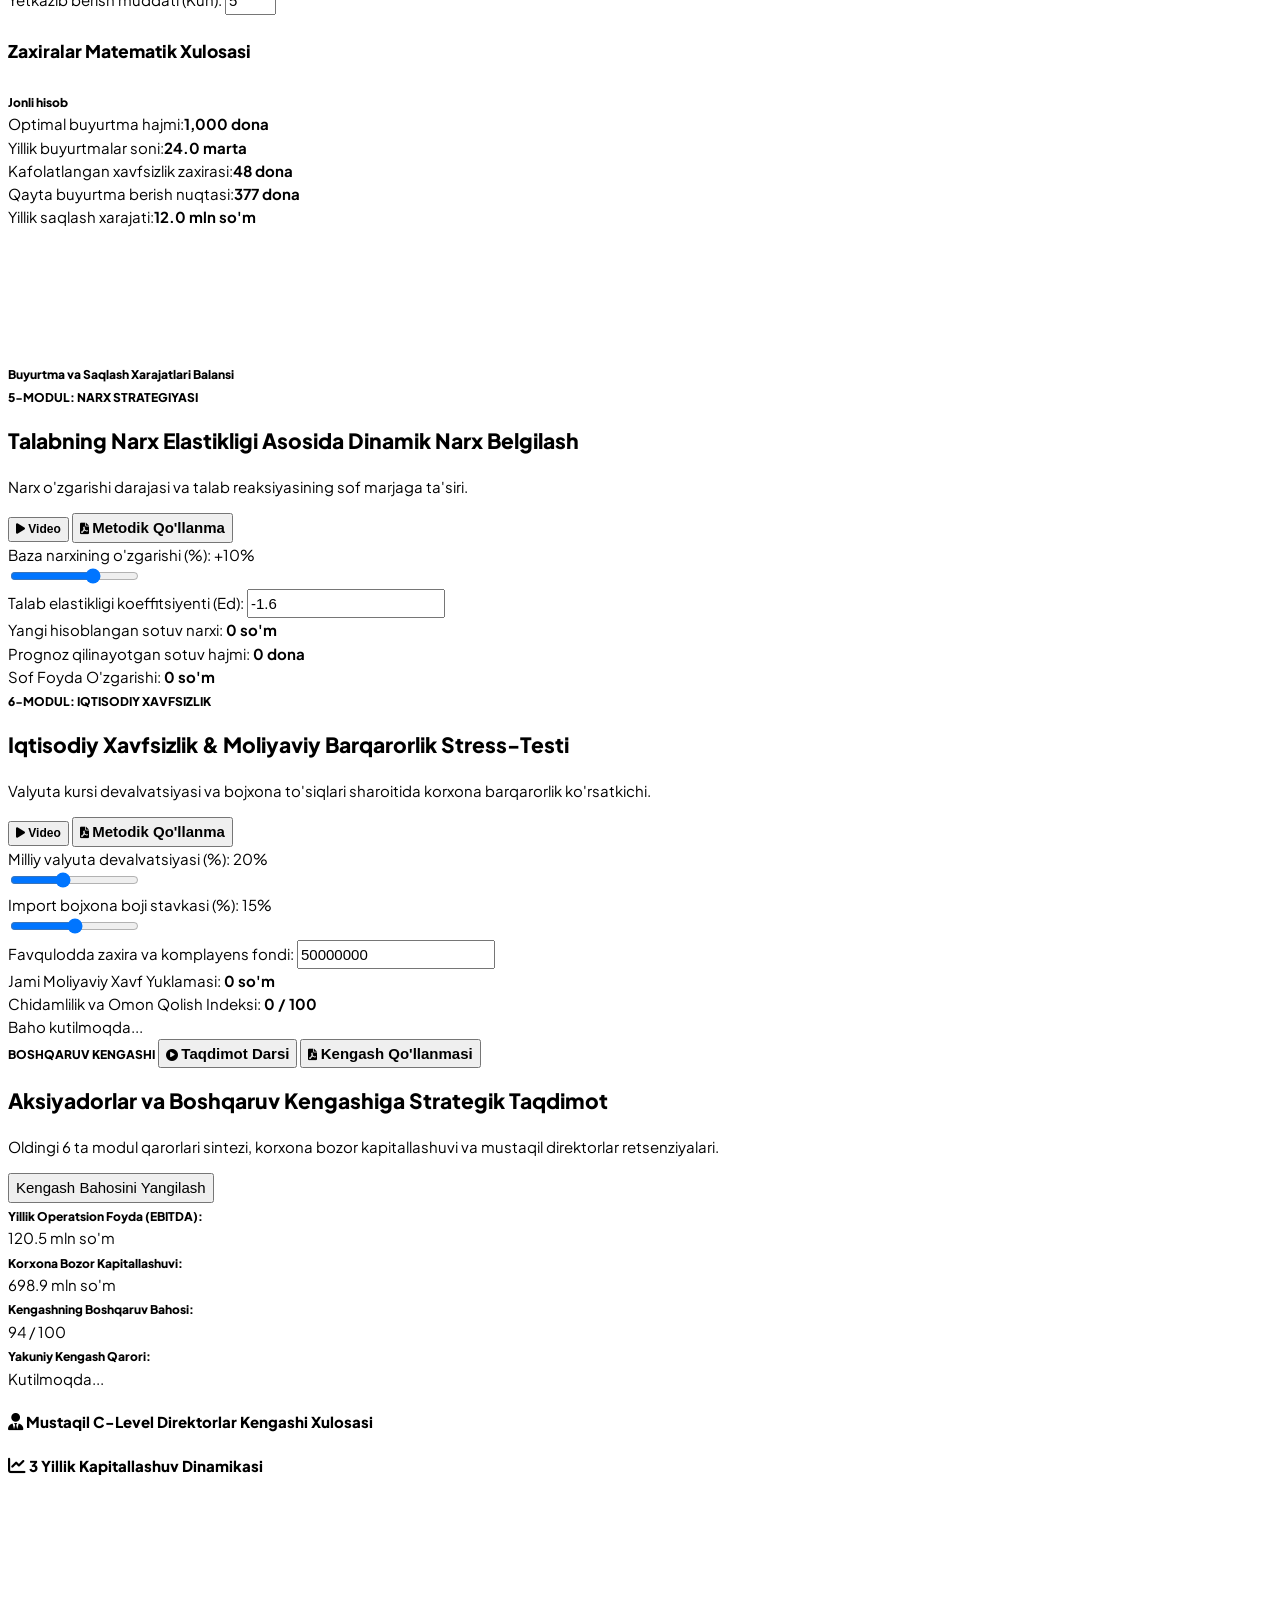
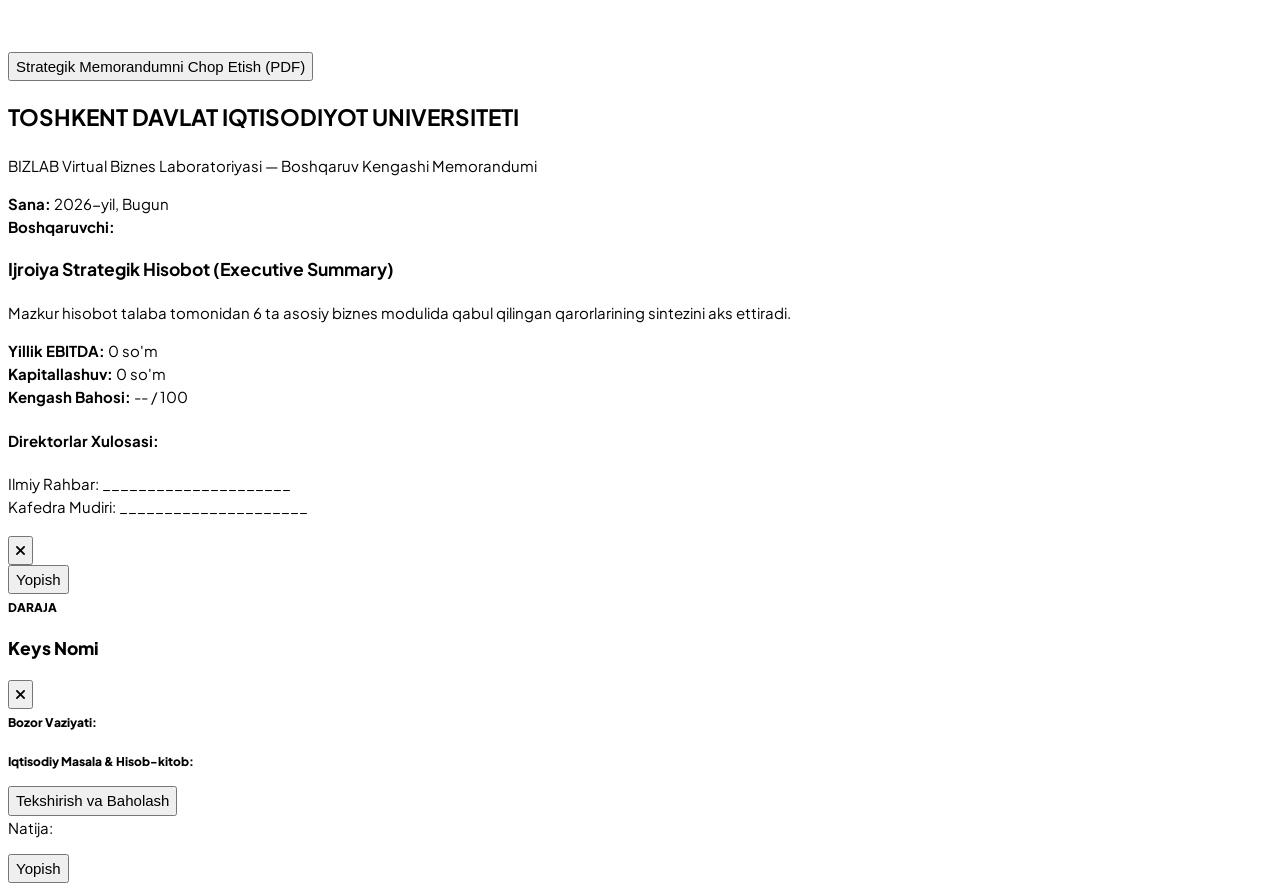
==== commit f7320ede: "feat(i18n): deliver comprehensive 8-case and 4-mission bilingual suite with complete offline logic" ====
--- a/static/index.html
+++ b/static/index.html
@@ -54,7 +54,7 @@
             BIZLAB
           </div>
           <div>
-            <h1 class="text-header-title text-white">BIZLAB TDIU</h1>
+            <h1 class="text-header-title text-white">BIZLAB TSUE</h1>
             <p class="text-slate-400 font-medium text-badge" data-i18n="hdr_sub">Toshkent Davlat Iqtisodiyot Universiteti</p>
           </div>
         </div>
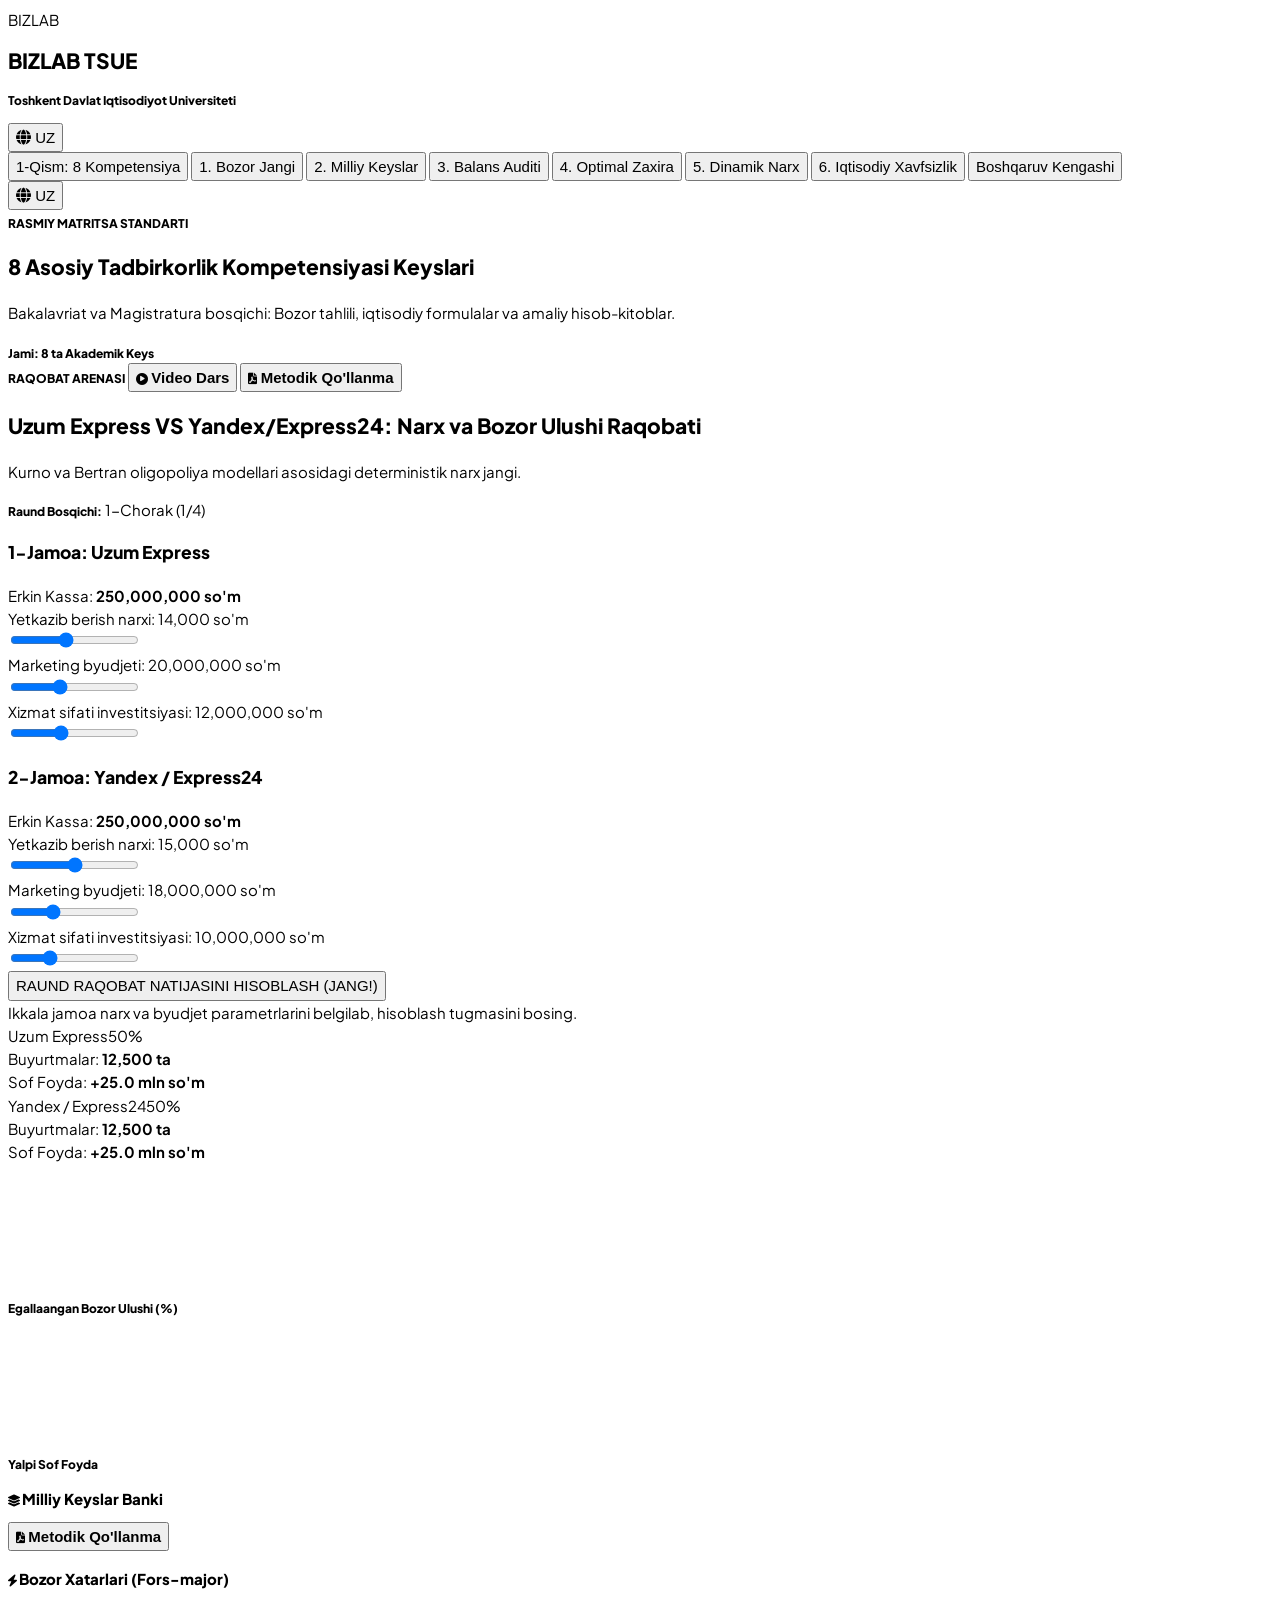
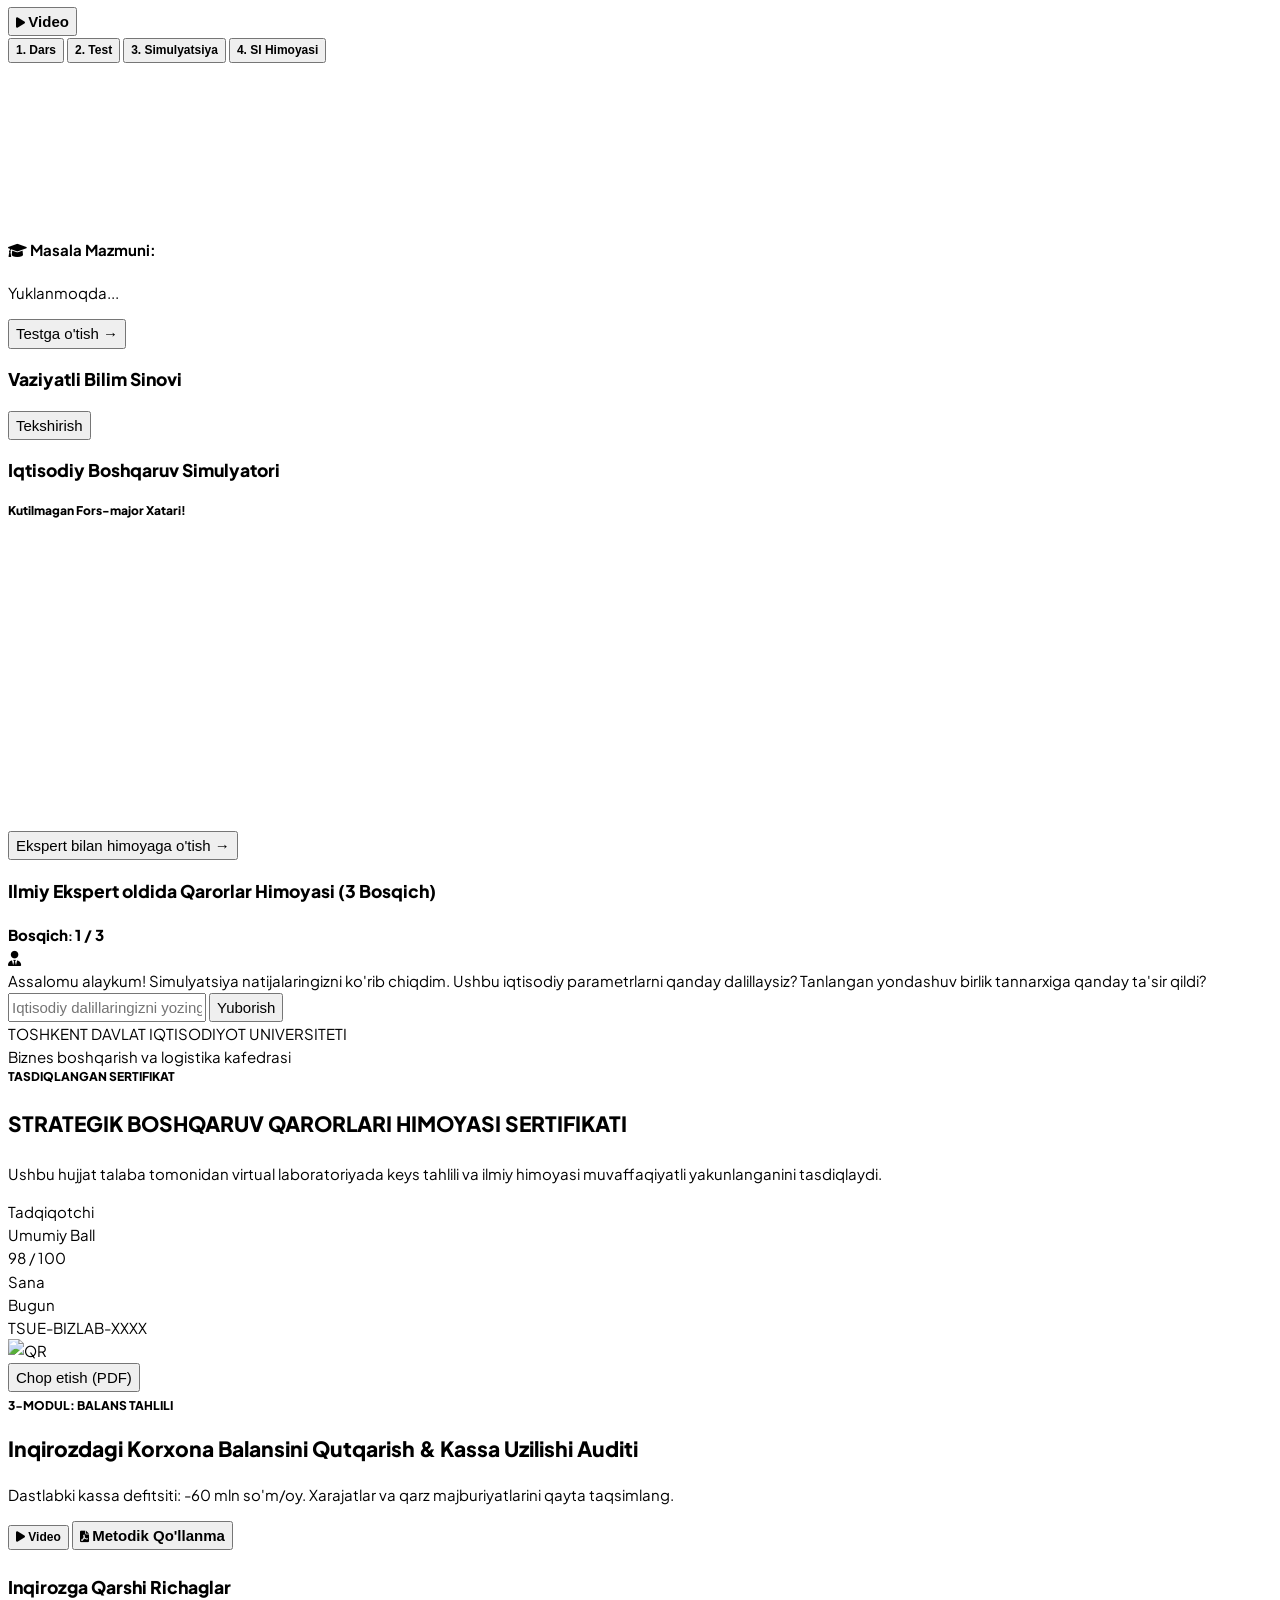
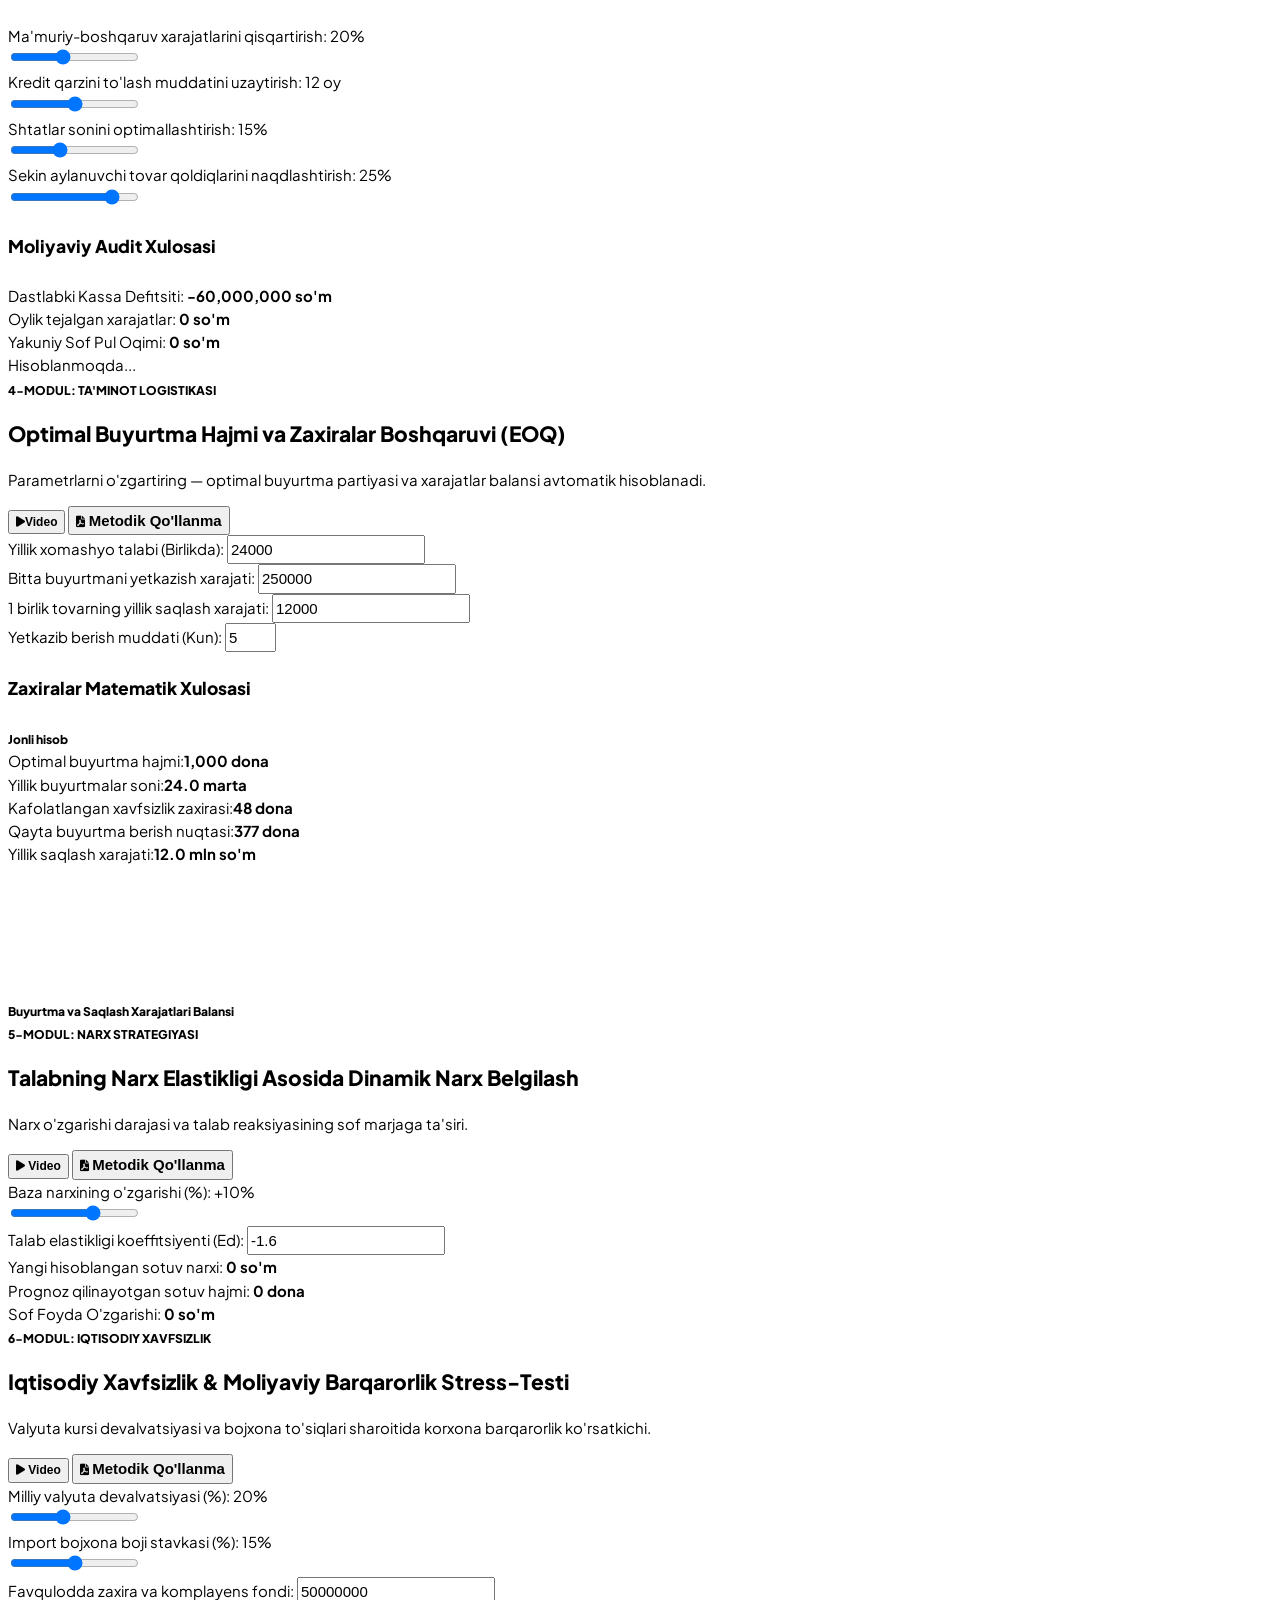
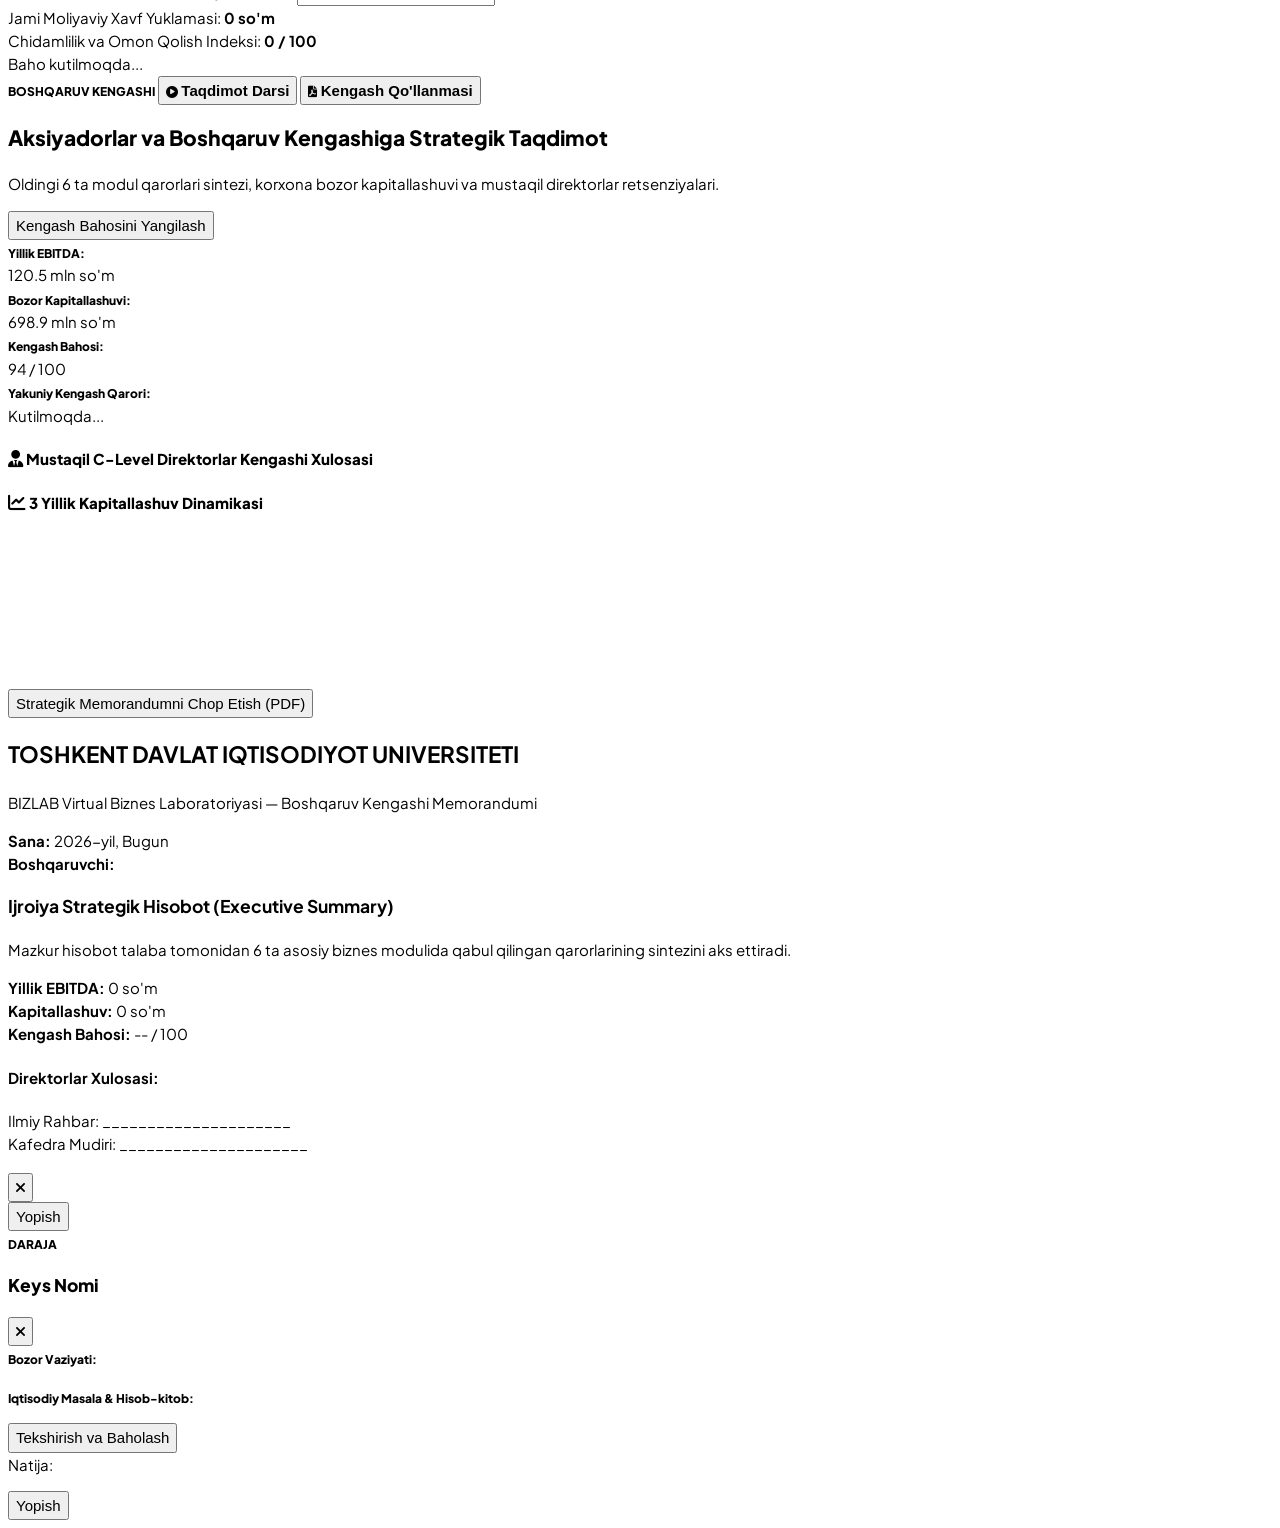
==== commit 4abc57ab: "feat(i18n): deliver comprehensive 8-case and 4-mission bilingual suite with complete offline logic" ====
--- a/static/index.html
+++ b/static/index.html
@@ -693,6 +693,25 @@
       pricing_profit_delta: 8000000.0,
       survival_score: 78
     };
+    // YOUTUBE HAVOLASINI TO'G'RI EMBED FORMATIGA O'TKAZISH FUNKSIYASI
+    function formatYouTubeEmbedUrl(url) {
+      if (!url) return '';
+      // Agar allaqachon embed formatda bo'lsa
+      if (url.includes('youtube.com/embed/')) {
+        return url;
+      }
+      // youtu.be/ID formatidan ID ni olish
+      if (url.includes('youtu.be/')) {
+        const id = url.split('youtu.be/')[1]?.split('?')[0];
+        return `https://www.youtube.com/embed/${id}`;
+      }
+      // youtube.com/watch?v=ID formatidan ID ni olish
+      if (url.includes('watch?v='')) {
+        const id = url.split('watch?v=')[1]?.split('&')[0];
+        return `https://www.youtube.com/embed/${id}`;
+      }
+      return url;
+    }
 
     const i18n = {
       uz: {
@@ -1121,6 +1140,7 @@
     const moduleResources = {
       battle: {
         title: { uz: "1-Modul: Bozor Jangi (Uzum vs Yandex)", en: "Module 1: Market Battle (Uzum vs Yandex)" },
+        video_url: "https://www.youtube.com/watch?v=qdjiRsBQ_FY",
         video: { uz: "Kurno va Bertran oligopoliya modellari: Narx raqobati, xizmat ko'rsatish sifati va bozor ulushini taqsimlash mexanizmlari.", en: "Cournot & Bertrand Duel: Price wars, service latency and market distribution." },
         guide: { uz: "Metodik qo'llanma: Narx elastikligi, mijozni jalb qilish tannarxi va marketing byudjetini taqsimlash.", en: "Executive Guide: Elasticity curves, CAC allocation and marketing optimization." }
       },
@@ -1131,26 +1151,31 @@
       },
       forensic: {
         title: { uz: "3-Modul: Balans Auditi & Kassa Qutqaruvi", en: "Module 3: Forensic Balance Turnaround" },
+        video_url: "https://www.youtube.com/embed/13m3B2uRk1w",
         video: { uz: "Kassa uzilishini (defitsitni) bartaraf etish, aylanma mablag'larni undirish va xarajatlarni 20% qisqartirish yo'riqnomasi.", en: "Remediating working capital gaps and executing 20% overhead cuts." },
         guide: { uz: "Metodik qo'llanma: Korxona balansi auditi, sekin aylanuvchi tovarlarni naqdlashtirish va qarz yuklamasini yengillatish.", en: "Executive Guide: Distressed balance forensic auditing and debt workout." }
       },
       eoq: {
         title: { uz: "4-Modul: Optimal Zaxira Modeli", en: "Module 4: Supply Chain & EOQ" },
+        video_url: "https://www.youtube.com/embed/13m3B2uRk1w",
         video: { uz: "Vilson formulasi: Iqtisodiy jihatdan optimal buyurtma hajmi, saqlash xarajati va xavfsizlik zaxirasi balansi.", en: "Wilson formula: Optimal batch sizing and safety inventory calibration." },
         guide: { uz: "Metodik qo'llanma: Yillik talab va yetkazish muddati asosida qayta buyurtma berish nuqtasini aniqlash.", en: "Executive Guide: Reorder point (ROP) modeling under stochastic demand." }
       },
       pricing: {
         title: { uz: "5-Modul: Dinamik Narx Belgilash", en: "Module 5: Dynamic Pricing Strategy" },
+        video_url: "https://www.youtube.com/embed/13m3B2uRk1w",
         video: { uz: "Talabning narx elastikligi va narx o'zgarganda sof marjani maksimal darajada saqlab qolish tamoyillari.", en: "Price elasticity sensitivity and contribution margin maximization." },
         guide: { uz: "Metodik qo'llanma: Dinamik narx strategiyalari, narx oshirish va chegirmalar samaradorligi.", en: "Executive Guide: Dynamic price adjustment mechanics and margin preservation." }
       },
       security: {
         title: { uz: "6-Modul: Iqtisodiy Xavfsizlik Stress-Testi", en: "Module 6: Enterprise Economic Security" },
+        video_url: "https://www.youtube.com/embed/13m3B2uRk1w",
         video: { uz: "Milliy valyuta devalvatsiyasi va bojxona to'siqlariga qarshi korxonaning chidamlilik indeksini oshirish choralari.", en: "Currency shocks, customs exposure and survival scoring." },
         guide: { uz: "Metodik qo'llanma: Valyuta xatarlarini forvard xedjirlash, favqulodda zaxira fondi va komplayens talablari.", en: "Executive Guide: Currency hedging protocols and emergency reserve sizing." }
       },
       board: {
         title: { uz: "7-Modul: Boshqaruv Kengashi Taqdimoti", en: "Module 7: Board of Directors Pitch" },
+        video_url: "https://www.youtube.com/embed/13m3B2uRk1w",
         video: { uz: "Aksiyadorlar Kengashiga yillik operatsion foyda (EBITDA) va 3 yillik bozor kapitallashuvi taqdimotini o'tkazish.", en: "Presenting audited EBITDA and 3-year valuation trajectory." },
         guide: { uz: "Metodik qo'llanma: Direktorlar Kengashiga strategik hisobot tayyorlash va 1 varaqli memorandum standarti.", en: "Executive Guide: C-Level reporting guidelines and one-pager term-sheets." }
       }
@@ -1170,7 +1195,7 @@
           uz: 'Uzum Market butun respublika bo\'ylab buyurtmalarni 24 soat ichida yetkazib berish uchun markaziy tarqatish ombori (Fulfilment) va hududiy tarqatish hublari zanjirini kengaytirmoqda.',
           en: 'Uzum Market scales centralized fulfillment and regional hub logistics to guarantee 24-hour delivery fulfillment throughout Uzbekistan.'
         },
-        video_url: 'https://www.youtube.com/embed/dQw4w9WgXcQ',
+        video_url: 'https://www.youtube.com/watch?v=KTeUpIbUDtg',
         shocks: [
           {
             id: 'fuel_spike',
@@ -1210,7 +1235,7 @@
           uz: 'Korzinka supermarketlar tarmog\'i inflyatsiya sharoitida o\'z mijozlari oqimini saqlab qolgan holda narx ustamalarini va operatsion marjani boshqarmoqda.',
           en: 'Korzinka Supermarkets balances consumer foot-traffic retention against unit markups and operating cash flow margins amidst regional inflation.'
         },
-        video_url: 'https://www.youtube.com/embed/dQw4w9WgXcQ',
+        video_url: 'https://www.youtube.com/watch?v=2fIpUGlEQA4',
         shocks: [
           {
             id: 'supplier_inflation',
@@ -1245,7 +1270,7 @@
           uz: 'BYD Jizzax zavodida butlovchi qismlarni mahalliylashtirish darajasi oshirilishi va qo\'shni Markaziy Osiyo bozorlariga eksport hajmi kengaytirilmoqda.',
           en: 'BYD Jizzakh assembly complex maximizes local supplier integration to drive regional export penetration across Central Asian markets.'
         },
-        video_url: 'https://www.youtube.com/embed/dQw4w9WgXcQ',
+        video_url: 'https://www.youtube.com/watch?v=QeHmpzNiBCc',
         shocks: [
           {
             id: 'customs_duty',
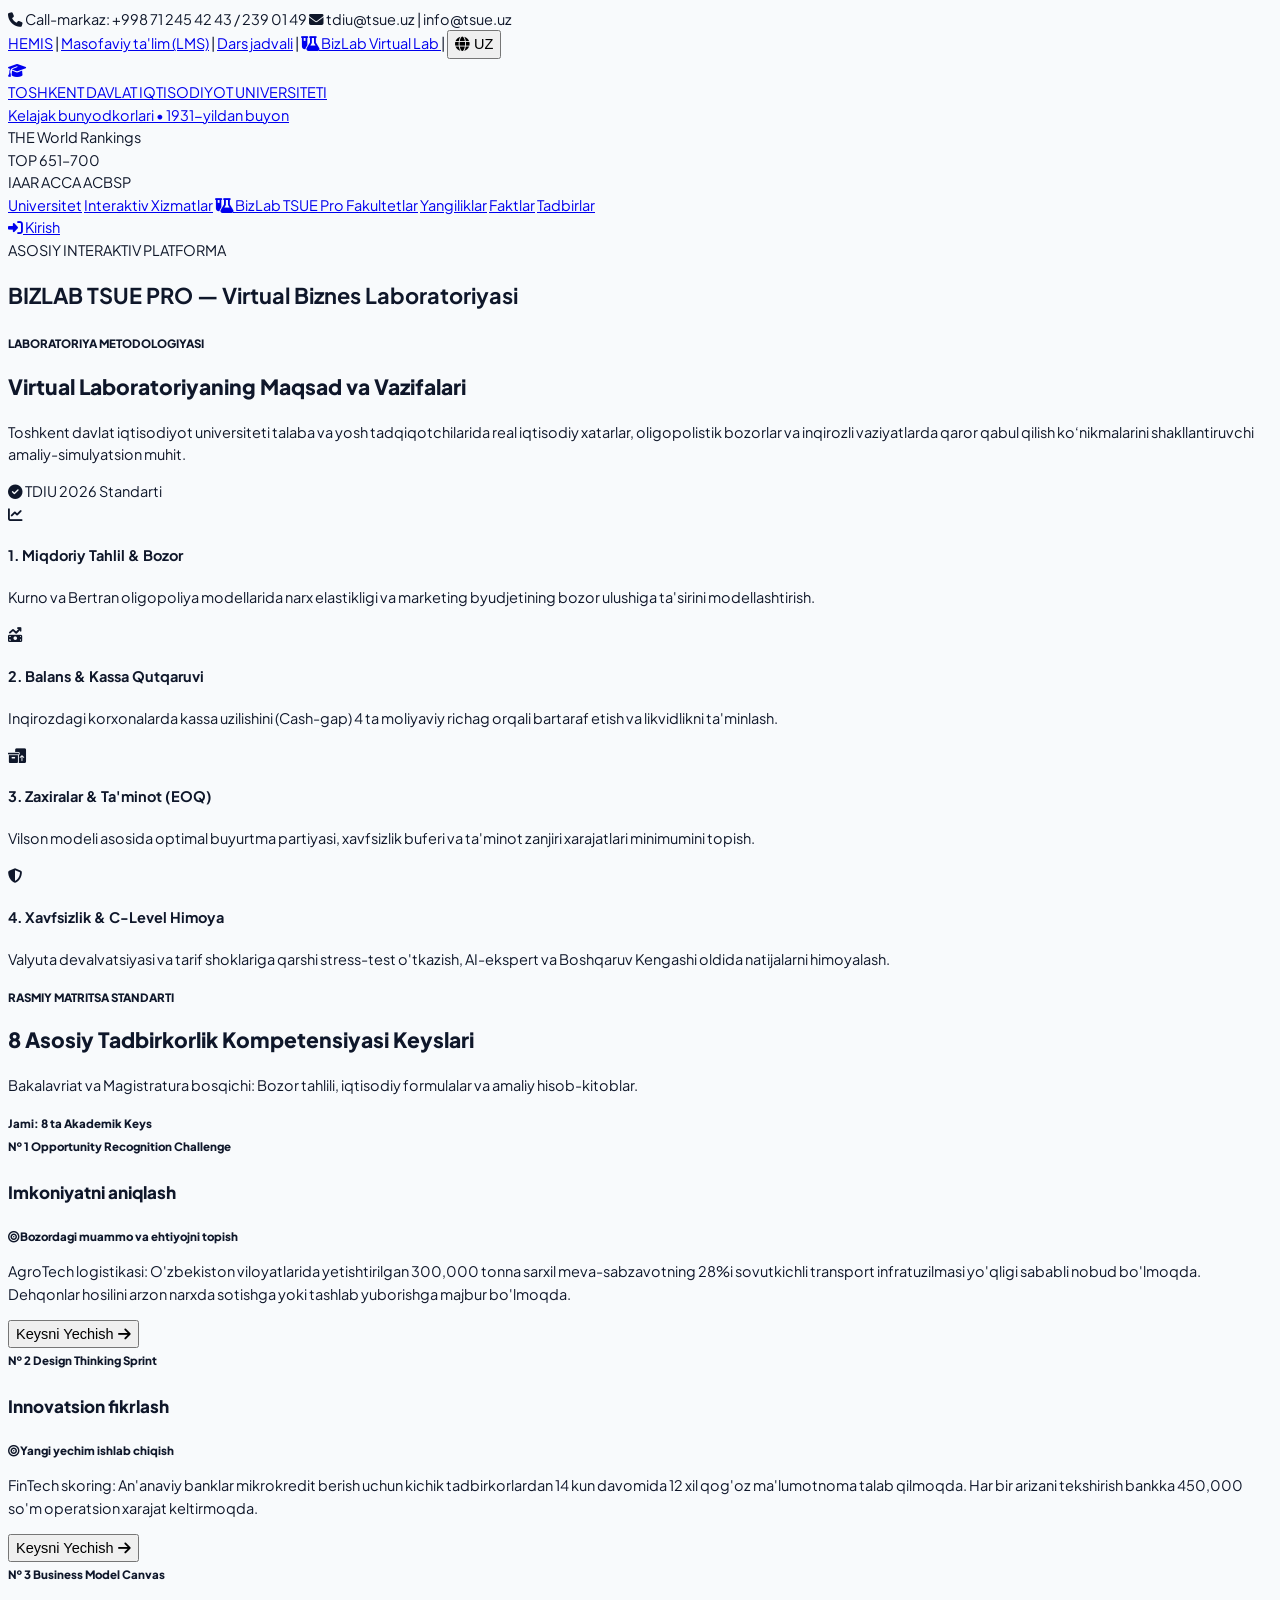
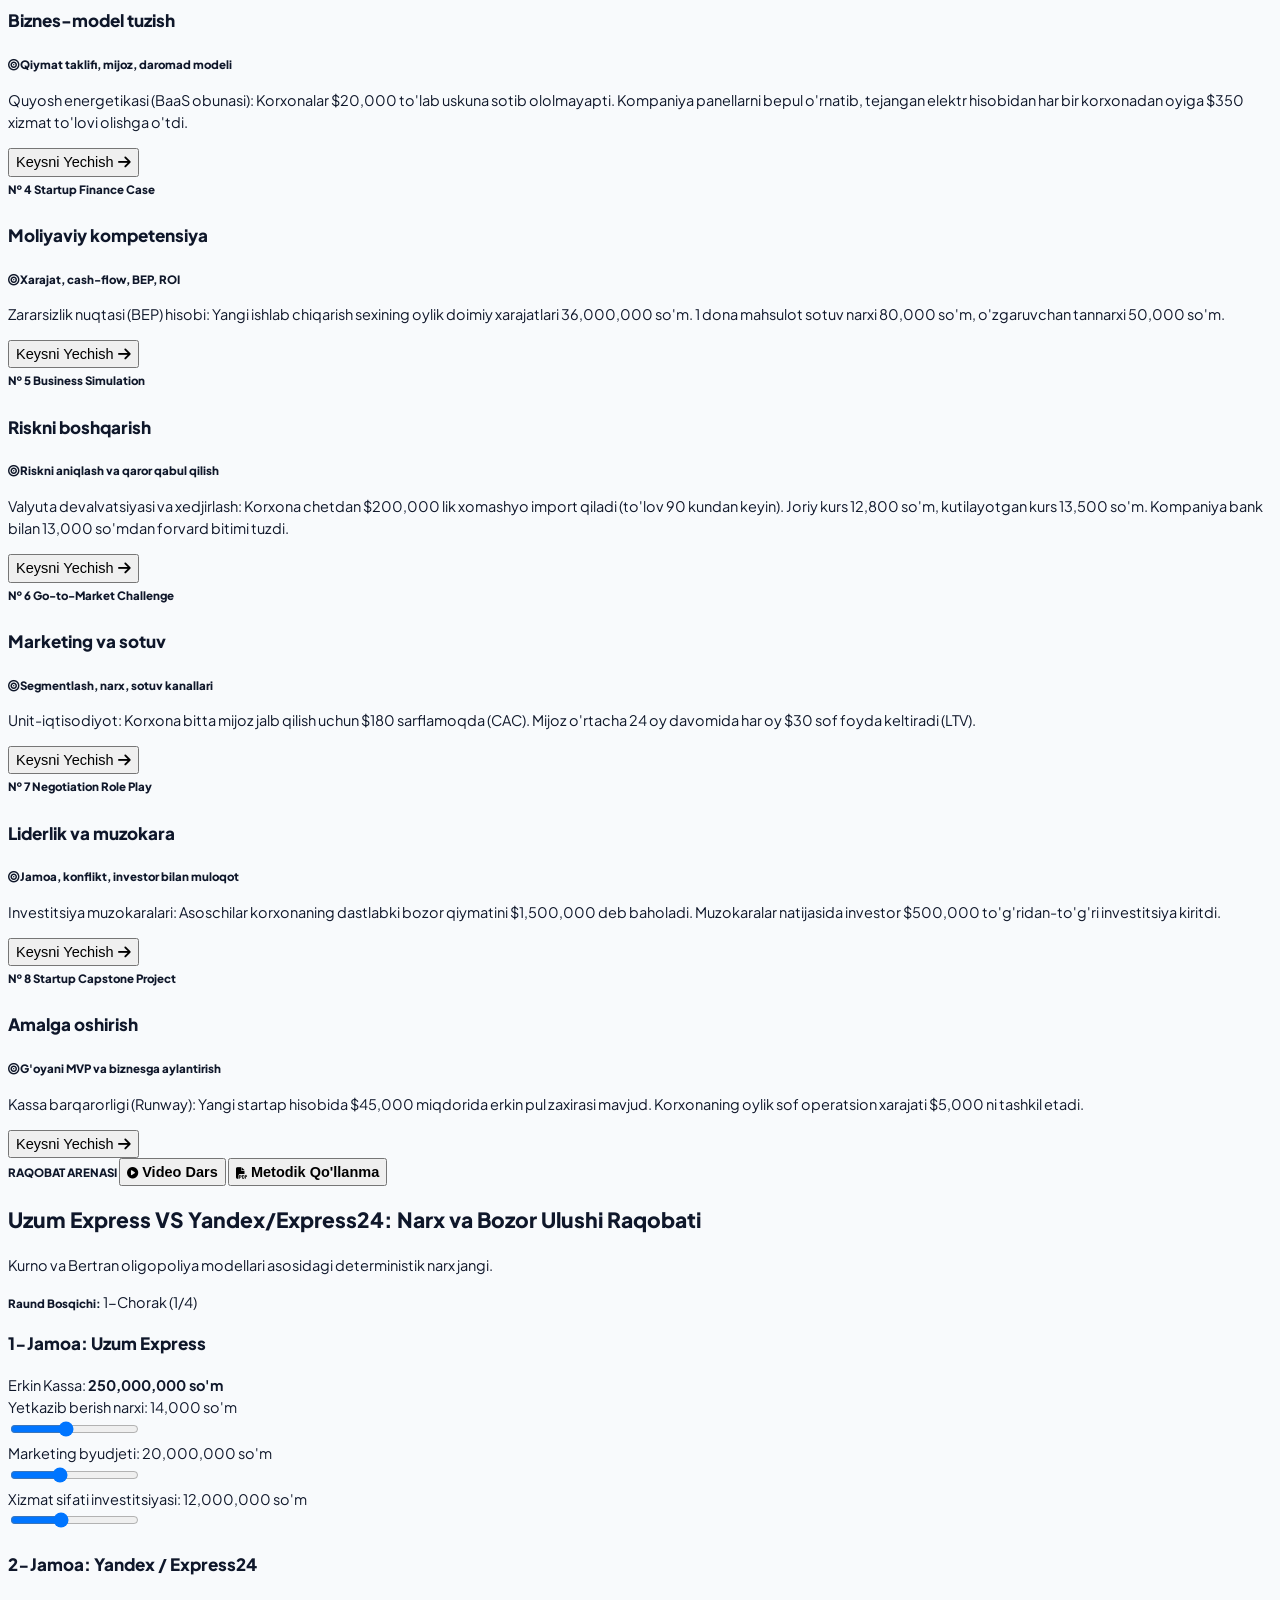
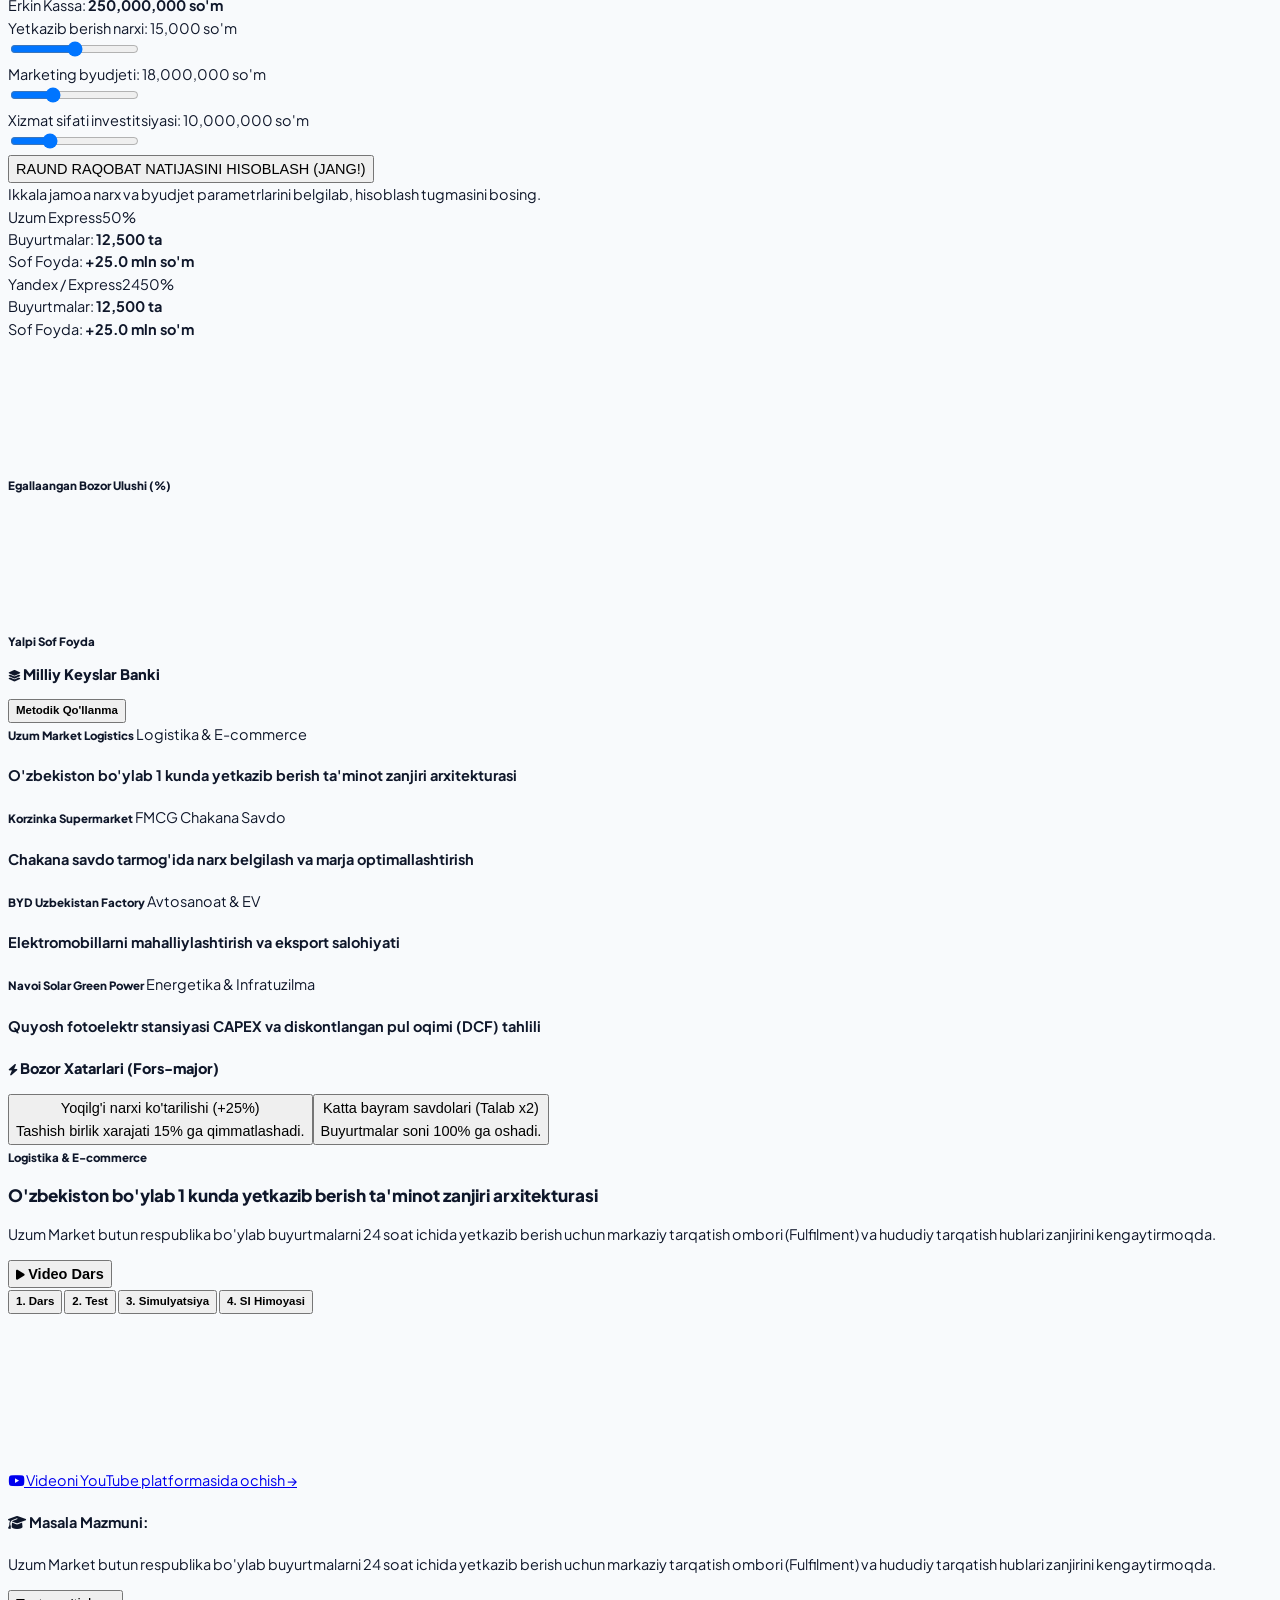
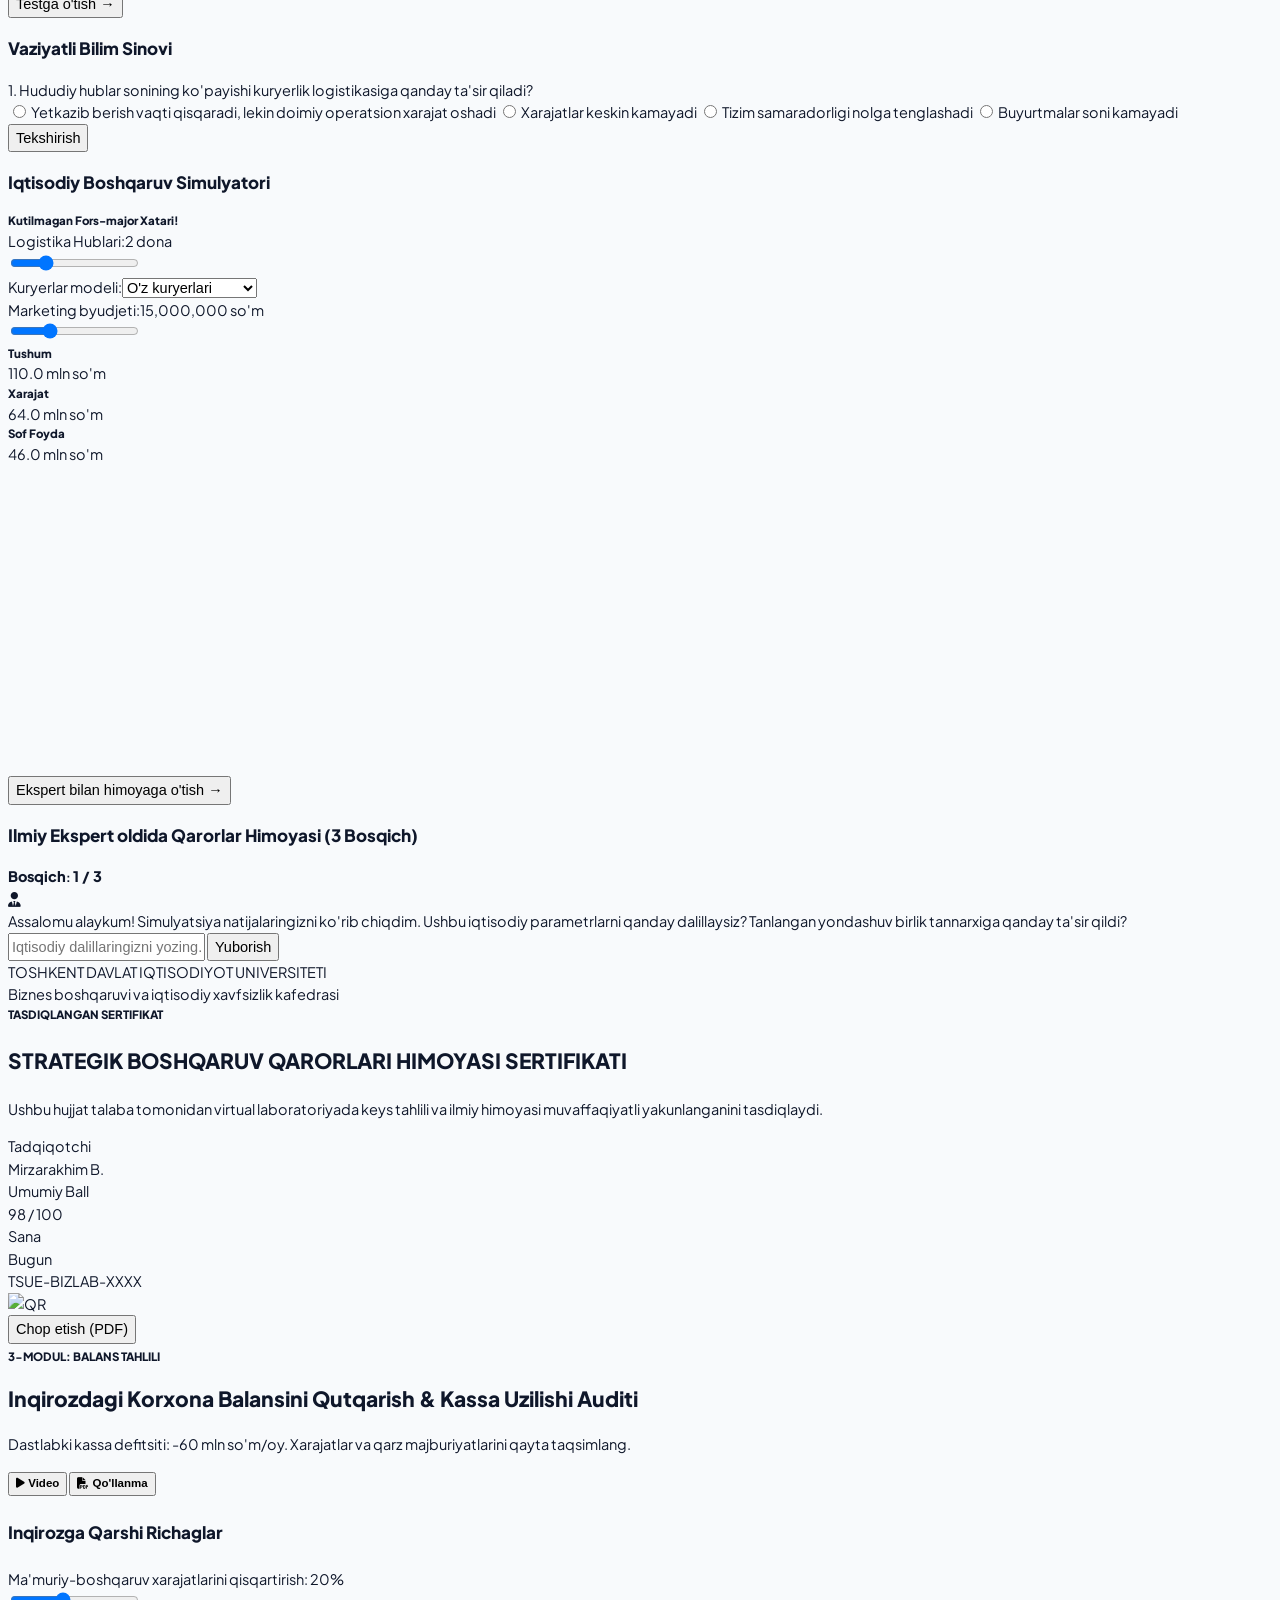
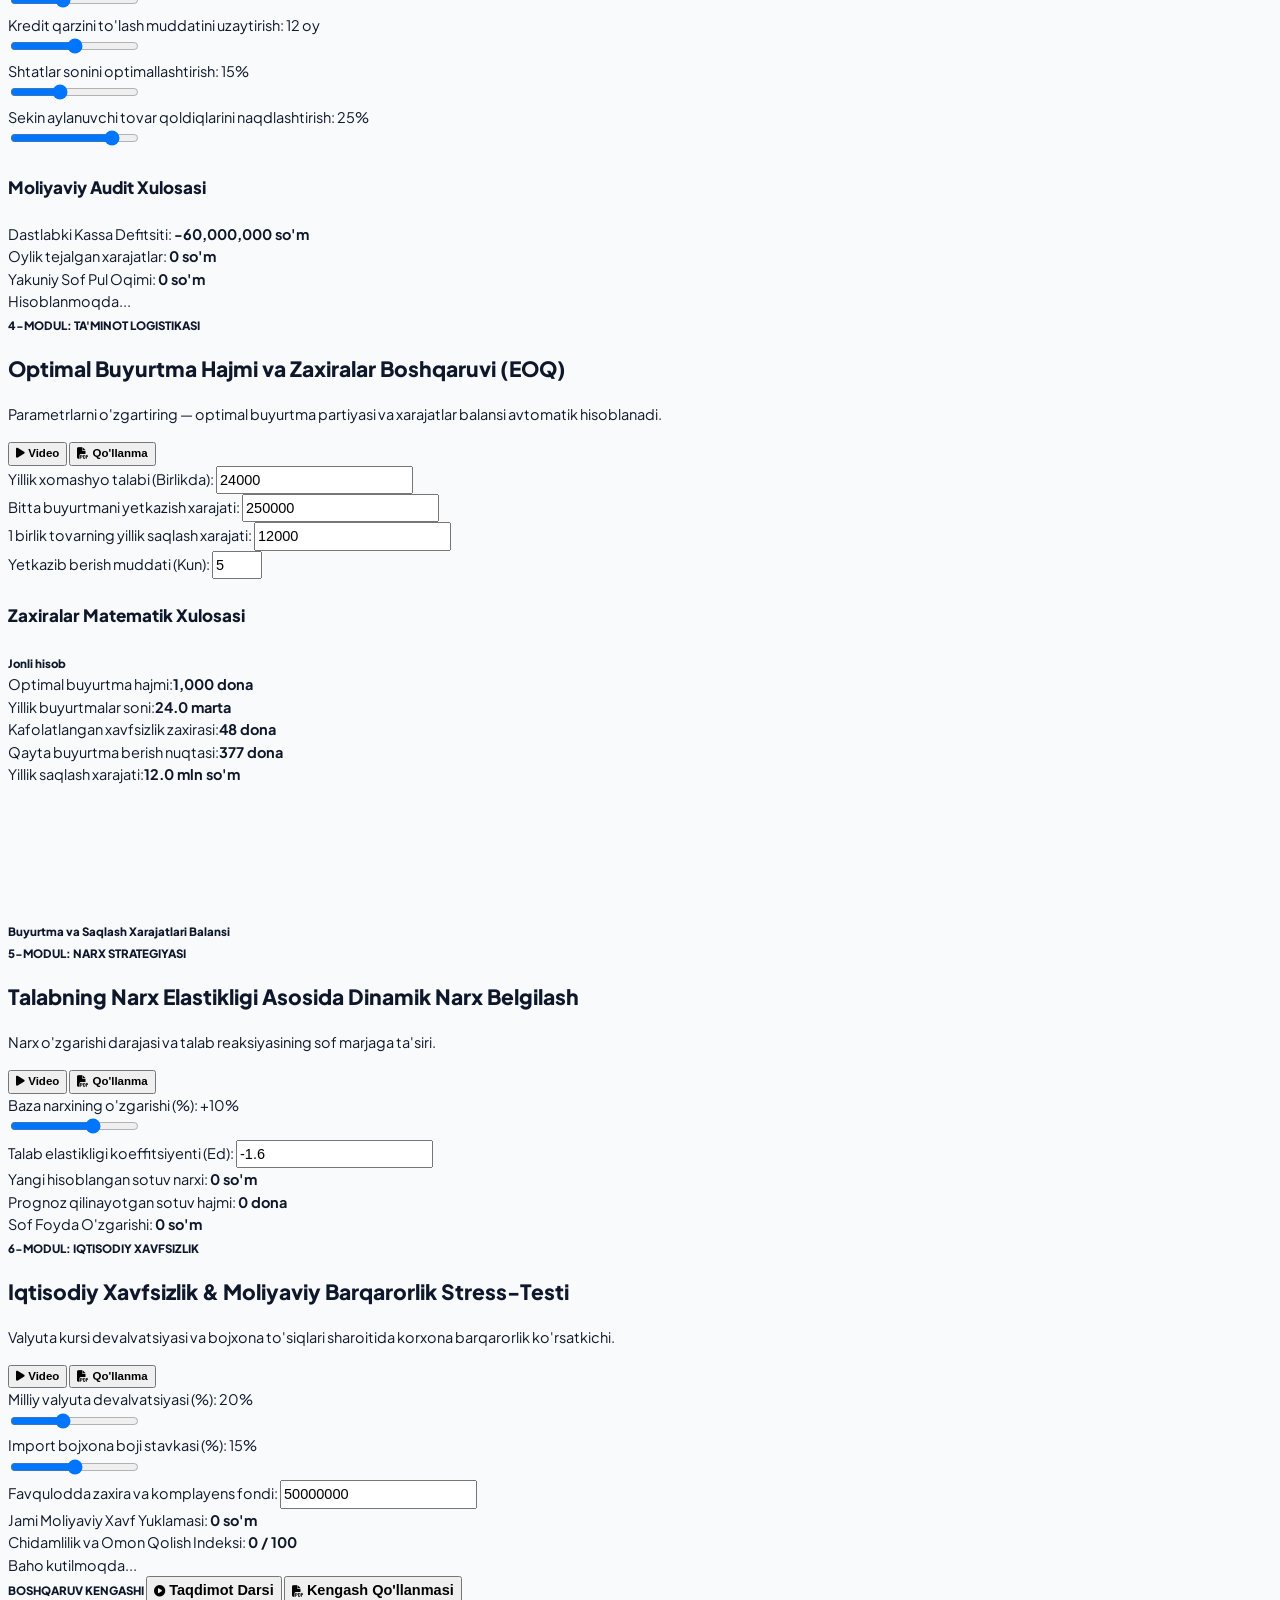
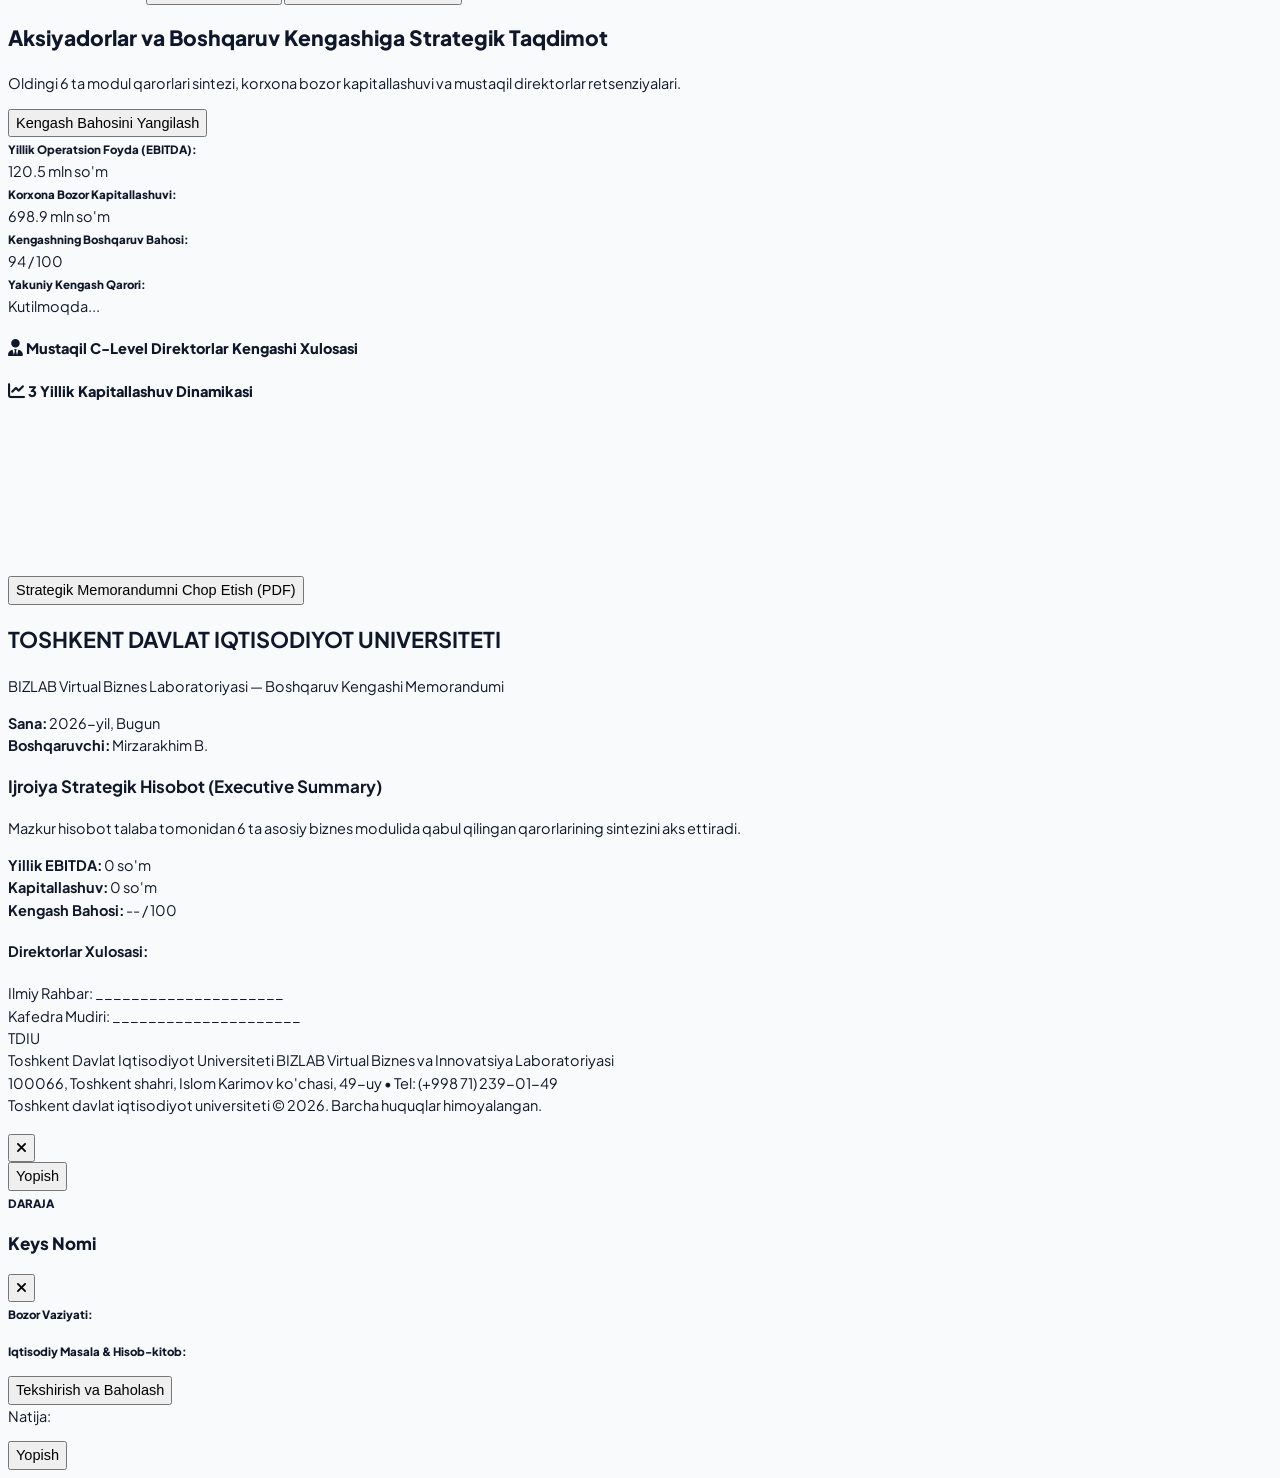
==== commit f93e8ffd: "Update BIZLAB TSUE PRO full EN translation, PDF guides, and live tables" ====
--- a/static/index.html
+++ b/static/index.html
@@ -3,25 +3,30 @@
 <head>
   <meta charset="UTF-8">
   <meta name="viewport" content="width=device-width, initial-scale=1.0, maximum-scale=1.0, user-scalable=no">
-  <title>BIZLAB TSUE — Strategik Biznes Laboratoriyasi</title>
+  <title>Toshkent Davlat Iqtisodiyot Universiteti — BIZLAB TSUE PRO Portali</title>
   <script src="https://cdn.tailwindcss.com"></script>
   <script src="https://cdn.jsdelivr.net/npm/chart.js"></script>
-  <link href="https://cdnjs.cloudflare.com/ajax/libs/font-awesome/6.0.0/css/all.min.css" rel="stylesheet">
+  <link href="https://cdnjs.cloudflare.com/ajax/libs/font-awesome/6.4.0/css/all.min.css" rel="stylesheet">
+  <link rel="stylesheet" href="style.css">
   <style>
-    @import url('https://fonts.googleapis.com/css2?family=Plus+Jakarta+Sans:wght@400;500;600;700;800;900&family=JetBrains+Mono:wght@600;700;800&display=swap');
-    body { font-family: 'Plus Jakarta Sans', sans-serif; }
+    @import url('https://fonts.googleapis.com/css2?family=Plus+Jakarta+Sans:wght@300;400;500;600;700;800;900&family=JetBrains+Mono:wght@500;600;700;800&display=swap');
+    body { font-family: 'Plus Jakarta Sans', -apple-system, BlinkMacSystemFont, 'Segoe UI', Roboto, sans-serif; }
     .mono { font-family: 'JetBrains Mono', monospace; }
     .chat-scroll { max-height: 320px; overflow-y: auto; }
     .no-scrollbar::-webkit-scrollbar { display: none; }
     .no-scrollbar { -ms-overflow-style: none; scrollbar-width: none; }
 
     body, p, span, div, button, label, input, select, strong {
-      font-size: 15px !important;
-      line-height: 1.55 !important;
+      font-size: 14.5px;
+      line-height: 1.55;
     }
-    .text-badge { font-size: 12px !important; font-weight: 800 !important; }
-    .text-title-card { font-size: 17.5px !important; font-weight: 800 !important; }
+    .text-badge { font-size: 11.5px !important; font-weight: 800 !important; }
+    .text-title-card { font-size: 17px !important; font-weight: 800 !important; }
     .text-header-title { font-size: 21px !important; font-weight: 900 !important; }
+
+    .nav-dropdown:hover .nav-dropdown-menu {
+      display: block;
+    }
 
     @media print {
       body * { visibility: hidden !important; }
@@ -43,153 +48,276 @@
     }
   </style>
 </head>
-<body class="bg-slate-950 text-slate-100 min-h-screen flex flex-col antialiased selection:bg-amber-500 selection:text-slate-950">
-
-  <!-- Header -->
-  <header class="bg-slate-900 border-b border-slate-800 sticky top-0 z-50 shadow-lg">
-    <div class="max-w-7xl mx-auto px-3 sm:px-6 py-3 flex flex-col md:flex-row justify-between items-center gap-3">
-      <div class="flex items-center justify-between w-full md:w-auto">
-        <div class="flex items-center space-x-3.5">
-          <div class="bg-gradient-to-r from-emerald-500 via-teal-500 to-indigo-600 text-white font-black px-4 py-2 rounded-2xl text-xl tracking-wider shadow-lg">
-            BIZLAB
-          </div>
-          <div>
-            <h1 class="text-header-title text-white">BIZLAB TSUE</h1>
-            <p class="text-slate-400 font-medium text-badge" data-i18n="hdr_sub">Toshkent Davlat Iqtisodiyot Universiteti</p>
-          </div>
-        </div>
-        <button onclick="toggleLang()" class="md:hidden px-3.5 py-1.5 rounded-xl border border-amber-500/50 bg-slate-950 text-amber-400 font-black flex items-center gap-1.5 shadow">
-          <i class="fa-solid fa-globe"></i>
+<body class="bg-[#F8FAFC] text-slate-800 min-h-screen flex flex-col antialiased selection:bg-amber-400 selection:text-slate-900">
+
+  <!-- ================= 1. TSUE.UZ OFFICIAL TOP BAR ================= -->
+  <div class="bg-[#07182E] text-slate-300 text-xs py-2 px-3 sm:px-6 border-b border-slate-800">
+    <div class="max-w-7xl mx-auto flex flex-wrap justify-between items-center gap-2">
+      <div class="flex items-center space-x-4">
+        <span><i class="fa-solid fa-phone text-amber-400 mr-1.5"></i> Call-markaz: +998 71 245 42 43 / 239 01 49</span>
+        <span class="hidden md:inline"><i class="fa-solid fa-envelope text-amber-400 mr-1.5"></i> tdiu@tsue.uz | info@tsue.uz</span>
+      </div>
+      <div class="flex items-center space-x-3 text-xs">
+        <a href="https://hemis.tsue.uz" target="_blank" class="hover:text-amber-400 transition font-medium hidden sm:inline">HEMIS</a>
+        <span class="hidden sm:inline">|</span>
+        <a href="https://lms.tsue.uz" target="_blank" class="hover:text-amber-400 transition font-medium hidden sm:inline">Masofaviy ta'lim (LMS)</a>
+        <span class="hidden sm:inline">|</span>
+        <a href="https://tsue.edupage.org" target="_blank" class="hover:text-amber-400 transition font-medium hidden md:inline">Dars jadvali</a>
+        <span class="hidden md:inline">|</span>
+        <a href="#bizlab-platform" class="text-amber-300 font-bold hover:text-amber-200 transition flex items-center gap-1">
+          <i class="fa-solid fa-flask-vial text-[11px]"></i> BizLab Virtual Lab
+        </a>
+        <span>|</span>
+        <button onclick="toggleLang()" class="px-2 py-0.5 rounded bg-slate-800 hover:bg-slate-700 text-amber-300 font-bold transition flex items-center gap-1">
+          <i class="fa-solid fa-globe text-[11px]"></i>
           <span class="lang-indicator font-mono">UZ</span>
         </button>
       </div>
-
-      <div class="flex items-center space-x-2 w-full md:w-auto justify-between md:justify-end overflow-hidden">
-        <div class="flex items-center space-x-1 bg-slate-950 p-1.5 rounded-xl border border-slate-800 font-bold overflow-x-auto no-scrollbar max-w-full">
-          <button onclick="switchView('cases')" id="tab-cases" class="px-3.5 py-2 rounded-lg bg-amber-500 text-slate-950 font-black whitespace-nowrap shadow" data-i18n="t_cases">1-Qism: 8 Kompetensiya</button>
-          <button onclick="switchView('battle')" id="tab-battle" class="px-3 py-2 rounded-lg text-slate-300 hover:text-white whitespace-nowrap" data-i18n="t_battle">1. Bozor Jangi</button>
-          <button onclick="switchView('lab')" id="tab-lab" class="px-3 py-2 rounded-lg text-slate-300 hover:text-white whitespace-nowrap" data-i18n="t_lab">2. Milliy Keyslar</button>
-          <button onclick="switchView('forensic')" id="tab-forensic" class="px-3 py-2 rounded-lg text-slate-300 hover:text-white whitespace-nowrap" data-i18n="t_forensic">3. Balans Auditi</button>
-          <button onclick="switchView('eoq')" id="tab-eoq" class="px-3 py-2 rounded-lg text-slate-300 hover:text-white whitespace-nowrap" data-i18n="t_eoq">4. Optimal Zaxira</button>
-          <button onclick="switchView('pricing')" id="tab-pricing" class="px-3 py-2 rounded-lg text-slate-300 hover:text-white whitespace-nowrap" data-i18n="t_pricing">5. Dinamik Narx</button>
-          <button onclick="switchView('security')" id="tab-security" class="px-3 py-2 rounded-lg text-slate-300 hover:text-white whitespace-nowrap" data-i18n="t_security">6. Iqtisodiy Xavfsizlik</button>
-          <button onclick="switchView('board')" id="tab-board" class="px-3 py-2 rounded-lg text-amber-400 hover:text-white border border-amber-500/30 whitespace-nowrap" data-i18n="t_board">Boshqaruv Kengashi</button>
-        </div>
-
-        <button onclick="toggleLang()" class="hidden md:flex px-4 py-2 rounded-xl border border-amber-500/50 bg-slate-900 text-amber-400 hover:bg-slate-800 font-black transition items-center gap-1.5 shadow whitespace-nowrap">
-          <i class="fa-solid fa-globe"></i>
-          <span class="lang-indicator font-mono">UZ</span>
-        </button>
+    </div>
+  </div>
+
+  <!-- ================= 2. TSUE.UZ OFFICIAL MAIN NAVBAR (MEGA MENU) ================= -->
+  <header class="bg-white border-b border-slate-200 sticky top-0 z-50 shadow-sm">
+    <!-- Brand row -->
+    <div class="max-w-7xl mx-auto px-4 sm:px-6 py-3.5 flex justify-between items-center">
+      <div class="flex items-center space-x-3.5">
+        <!-- University Emblem -->
+        <a href="https://tsue.uz" target="_blank" class="flex items-center space-x-3 group">
+          <div class="w-12 h-12 rounded-2xl bg-[#0B2545] border-2 border-amber-400/50 flex items-center justify-center text-white shadow-md group-hover:scale-105 transition">
+            <i class="fa-solid fa-graduation-cap text-amber-400 text-xl"></i>
+          </div>
+          <div>
+            <div class="text-[17px] font-black tracking-tight text-[#0B2545] leading-tight">
+              TOSHKENT DAVLAT IQTISODIYOT UNIVERSITETI
+            </div>
+            <div class="text-[11px] font-semibold text-slate-500 uppercase tracking-widest flex items-center gap-2">
+              <span>Kelajak bunyodkorlari</span>
+              <span class="text-slate-300">•</span>
+              <span class="text-amber-700 font-bold">1931-yildan buyon</span>
+            </div>
+          </div>
+        </a>
+      </div>
+
+      <!-- Ranking Badges like tsue.uz -->
+      <div class="hidden lg:flex items-center space-x-3">
+        <div class="text-right border-r border-slate-200 pr-3">
+          <div class="text-[10px] uppercase font-bold text-slate-500">THE World Rankings</div>
+          <div class="text-xs font-black text-[#0B2545]">TOP 651–700</div>
+        </div>
+        <div class="flex space-x-1.5 text-[10px] font-bold">
+          <span class="px-2 py-1 rounded bg-slate-100 text-slate-700 border border-slate-200">IAAR</span>
+          <span class="px-2 py-1 rounded bg-slate-100 text-slate-700 border border-slate-200">ACCA</span>
+          <span class="px-2 py-1 rounded bg-slate-100 text-slate-700 border border-slate-200">ACBSP</span>
+        </div>
+      </div>
+    </div>
+
+    <!-- Navigation links row -->
+    <div class="bg-[#0B2545] text-white border-t border-blue-950">
+      <div class="max-w-7xl mx-auto px-4 sm:px-6 flex justify-between items-center text-xs font-bold">
+        <nav class="flex items-center space-x-1 sm:space-x-3 overflow-x-auto no-scrollbar py-1">
+          <a href="#hero" class="px-3 py-2 rounded hover:bg-white/10 transition uppercase tracking-wider">Universitet</a>
+          <a href="#services" class="px-3 py-2 rounded hover:bg-white/10 transition uppercase tracking-wider">Interaktiv Xizmatlar</a>
+          <a href="#bizlab-platform" class="px-3 py-2 rounded bg-amber-500 text-slate-950 hover:bg-amber-400 transition font-black uppercase tracking-wider flex items-center gap-1.5 shadow">
+            <i class="fa-solid fa-flask-vial"></i> BizLab TSUE Pro
+          </a>
+          <a href="#faculties" class="px-3 py-2 rounded hover:bg-white/10 transition uppercase tracking-wider hidden md:inline">Fakultetlar</a>
+          <a href="#news" class="px-3 py-2 rounded hover:bg-white/10 transition uppercase tracking-wider">Yangiliklar</a>
+          <a href="#stats" class="px-3 py-2 rounded hover:bg-white/10 transition uppercase tracking-wider hidden lg:inline">Faktlar</a>
+          <a href="#events" class="px-3 py-2 rounded hover:bg-white/10 transition uppercase tracking-wider hidden sm:inline">Tadbirlar</a>
+        </nav>
+        <div class="flex items-center space-x-2 py-1">
+          <a href="#bizlab-platform" class="px-3 py-1.5 rounded-lg bg-blue-700 hover:bg-blue-600 text-white font-bold transition flex items-center gap-1">
+            <i class="fa-solid fa-right-to-bracket text-[11px]"></i> <span>Kirish</span>
+          </a>
+        </div>
       </div>
     </div>
   </header>
 
-  <main class="max-w-7xl mx-auto px-3 sm:px-6 py-5 flex-1 w-full space-y-6">
+
+  <!-- ================= 5. BIZLAB TSUE PRO VIRTUAL LABORATORIYASI (FLAGSHIP APP) ================= -->
+  <div id="bizlab-platform" class="py-10 bg-slate-100/70 border-b border-slate-200">
+    <div class="max-w-7xl mx-auto px-4 sm:px-6 mb-6">
+      <div class="flex items-center space-x-3">
+        <span class="w-3 h-8 rounded-full bg-[#0B2545]"></span>
+        <div>
+          <span class="text-xs font-bold text-slate-500 uppercase tracking-widest font-mono">ASOSIY INTERAKTIV PLATFORMA</span>
+          <h2 class="text-2xl sm:text-3xl font-black text-[#0B2545]">BIZLAB TSUE PRO — Virtual Biznes Laboratoriyasi</h2>
+        </div>
+      </div>
+    </div>
+    <main class="max-w-7xl mx-auto px-3 sm:px-6 py-6 flex-1 w-full space-y-6">
+
+    <!-- ================= VIRTUAL LABORATORIYANING MAQSAD VA VAZIFALARI ================= -->
+    <section class="bg-gradient-to-r from-[#07182E] via-[#0B2545] to-[#0D3B66] text-white rounded-3xl p-6 sm:p-7 shadow-lg space-y-5 border border-slate-700">
+      <div class="flex flex-col md:flex-row justify-between items-start md:items-center gap-3 border-b border-white/10 pb-4">
+        <div>
+          <span class="text-badge font-black uppercase tracking-wider px-3 py-1 rounded bg-amber-400/20 text-amber-300 border border-amber-400/40 font-mono" data-i18n="goal_badge">LABORATORIYA METODOLOGIYASI</span>
+          <h2 class="text-header-title text-white mt-2" data-i18n="goal_main_title">Virtual Laboratoriyaning Maqsad va Vazifalari</h2>
+          <p class="text-slate-200 mt-1 max-w-3xl leading-relaxed text-sm" data-i18n="goal_main_desc">
+            Toshkent davlat iqtisodiyot universiteti talaba va yosh tadqiqotchilarida real iqtisodiy xatarlar, oligopolistik bozorlar va inqirozli vaziyatlarda qaror qabul qilish ko‘nikmalarini shakllantiruvchi amaliy-simulyatsion muhit.
+          </p>
+        </div>
+        <div class="px-4 py-2 rounded-2xl bg-white/10 backdrop-blur-sm border border-white/20 text-xs font-mono text-amber-300 font-bold flex items-center gap-2">
+          <i class="fa-solid fa-circle-check text-emerald-400"></i>
+          <span data-i18n="goal_kpi_badge">TDIU 2026 Standarti</span>
+        </div>
+      </div>
+
+      <!-- 4 ta Asosiy Vazifa Kartalari -->
+      <div class="grid grid-cols-1 sm:grid-cols-2 lg:grid-cols-4 gap-4">
+        <!-- 1-Vazifa -->
+        <div class="bg-white/10 backdrop-blur-sm border border-white/15 hover:border-amber-400/50 p-4 rounded-2xl space-y-2 transition shadow">
+          <div class="w-10 h-10 rounded-xl bg-amber-400/20 border border-amber-400/30 flex items-center justify-center text-amber-300 font-bold">
+            <i class="fa-solid fa-chart-line"></i>
+          </div>
+          <h4 class="font-extrabold text-white text-base" data-i18n="goal_task1_t">1. Miqdoriy Tahlil & Bozor</h4>
+          <p class="text-slate-200 text-xs leading-relaxed" data-i18n="goal_task1_d">
+            Kurno va Bertran oligopoliya modellarida narx elastikligi va marketing byudjetining bozor ulushiga ta'sirini modellashtirish.
+          </p>
+        </div>
+
+        <!-- 2-Vazifa -->
+        <div class="bg-white/10 backdrop-blur-sm border border-white/15 hover:border-emerald-400/50 p-4 rounded-2xl space-y-2 transition shadow">
+          <div class="w-10 h-10 rounded-xl bg-emerald-400/20 border border-emerald-400/30 flex items-center justify-center text-emerald-300 font-bold">
+            <i class="fa-solid fa-money-bill-trend-up"></i>
+          </div>
+          <h4 class="font-extrabold text-white text-base" data-i18n="goal_task2_t">2. Balans & Kassa Qutqaruvi</h4>
+          <p class="text-slate-200 text-xs leading-relaxed" data-i18n="goal_task2_d">
+            Inqirozdagi korxonalarda kassa uzilishini (Cash-gap) 4 ta moliyaviy richag orqali bartaraf etish va likvidlikni ta'minlash.
+          </p>
+        </div>
+
+        <!-- 3-Vazifa -->
+        <div class="bg-white/10 backdrop-blur-sm border border-white/15 hover:border-sky-400/50 p-4 rounded-2xl space-y-2 transition shadow">
+          <div class="w-10 h-10 rounded-xl bg-sky-400/20 border border-sky-400/30 flex items-center justify-center text-sky-300 font-bold">
+            <i class="fa-solid fa-boxes-packing"></i>
+          </div>
+          <h4 class="font-extrabold text-white text-base" data-i18n="goal_task3_t">3. Zaxiralar & Ta'minot (EOQ)</h4>
+          <p class="text-slate-200 text-xs leading-relaxed" data-i18n="goal_task3_d">
+            Vilson modeli asosida optimal buyurtma partiyasi, xavfsizlik buferi va ta'minot zanjiri xarajatlari minimumini topish.
+          </p>
+        </div>
+
+        <!-- 4-Vazifa -->
+        <div class="bg-white/10 backdrop-blur-sm border border-white/15 hover:border-rose-400/50 p-4 rounded-2xl space-y-2 transition shadow">
+          <div class="w-10 h-10 rounded-xl bg-rose-400/20 border border-rose-400/30 flex items-center justify-center text-rose-300 font-bold">
+            <i class="fa-solid fa-shield-halved"></i>
+          </div>
+          <h4 class="font-extrabold text-white text-base" data-i18n="goal_task4_t">4. Xavfsizlik & C-Level Himoya</h4>
+          <p class="text-slate-200 text-xs leading-relaxed" data-i18n="goal_task4_d">
+            Valyuta devalvatsiyasi va tarif shoklariga qarshi stress-test o'tkazish, AI-ekspert va Boshqaruv Kengashi oldida natijalarni himoyalash.
+          </p>
+        </div>
+      </div>
+    </section>
 
     <!-- 1-QISM: 8 TA KOMPETENSIYA KEYSLARI -->
     <section id="view-cases" class="space-y-6 block">
-      <div class="bg-gradient-to-r from-slate-900 via-amber-950/40 to-slate-900 border-2 border-amber-500/40 p-6 rounded-3xl flex flex-col md:flex-row justify-between items-start md:items-center gap-4 shadow-2xl">
+      <div class="bg-white border border-slate-200 p-6 rounded-3xl flex flex-col md:flex-row justify-between items-start md:items-center gap-4 shadow-sm">
         <div>
-          <span class="text-badge font-black uppercase tracking-wider px-2.5 py-1 rounded bg-amber-500 text-slate-950 font-mono" data-i18n="c_badge">RASMIY MATRITSA STANDARTI</span>
-          <h2 class="text-header-title text-white mt-2" data-i18n="c_title">8 Asosiy Tadbirkorlik Kompetensiyasi Keyslari</h2>
-          <p class="text-slate-300 mt-1 leading-relaxed" data-i18n="c_desc">Bakalavriat va Magistratura bosqichi: Bozor tahlili, iqtisodiy formulalar va amaliy hisob-kitoblar.</p>
-        </div>
-        <span class="font-bold font-mono px-3.5 py-1.5 rounded-xl bg-amber-500/10 border border-amber-500/30 text-amber-400 whitespace-nowrap text-badge" data-i18n="c_count">Jami: 8 ta Akademik Keys</span>
+          <span class="text-badge font-black uppercase tracking-wider px-2.5 py-1 rounded bg-[#0B2545] text-white font-mono" data-i18n="c_badge">RASMIY MATRITSA STANDARTI</span>
+          <h2 class="text-header-title text-[#0B2545] mt-2 font-black" data-i18n="c_title">8 Asosiy Tadbirkorlik Kompetensiyasi Keyslari</h2>
+          <p class="text-slate-600 mt-1 leading-relaxed" data-i18n="c_desc">Bakalavriat va Magistratura bosqichi: Bozor tahlili, iqtisodiy formulalar va amaliy hisob-kitoblar.</p>
+        </div>
+        <span class="font-bold font-mono px-3.5 py-1.5 rounded-xl bg-amber-50 border border-amber-300 text-amber-800 whitespace-nowrap text-badge" data-i18n="c_count">Jami: 8 ta Akademik Keys</span>
       </div>
       <div class="grid grid-cols-1 sm:grid-cols-2 lg:grid-cols-4 gap-4 sm:gap-6" id="cases-grid-container"></div>
     </section>
 
     <!-- 1-MODUL: BOZOR JANGI -->
     <section id="view-battle" class="space-y-6 hidden">
-      <div class="bg-slate-900 border-2 border-rose-500/40 p-6 rounded-3xl space-y-4 shadow-2xl">
-        <div class="flex flex-col md:flex-row justify-between items-start md:items-center gap-2">
+      <div class="bg-white border border-slate-200 p-6 rounded-3xl space-y-4 shadow-sm">
+        <div class="flex flex-col md:flex-row justify-between items-start md:items-center gap-2 border-b border-slate-100 pb-4">
           <div>
             <div class="flex items-center gap-2">
-              <span class="text-badge font-black uppercase px-2.5 py-1 rounded bg-rose-600 text-white font-mono" data-i18n="m1_badge">RAQOBAT ARENASI</span>
-              <button onclick="openResourceModal('battle', 'video')" class="text-badge font-bold text-amber-400 hover:text-amber-300 bg-slate-950 px-2.5 py-1 rounded-full border border-amber-500/40">
+              <span class="text-badge font-black uppercase px-2.5 py-1 rounded bg-[#0B2545] text-white font-mono" data-i18n="m1_badge">RAQOBAT ARENASI</span>
+              <button onclick="openResourceModal('battle', 'video')" class="text-badge font-bold text-amber-700 hover:text-amber-800 bg-amber-50 px-2.5 py-1 rounded-full border border-amber-300 transition">
                 <i class="fa-solid fa-circle-play mr-1"></i> <span data-i18n="m1_v_btn">Video Dars</span>
               </button>
-              <button onclick="openResourceModal('battle', 'guide')" class="text-badge font-bold text-emerald-400 hover:text-emerald-300 bg-slate-950 px-2.5 py-1 rounded-full border border-emerald-500/40">
+              <button onclick="openResourceModal('battle', 'guide')" class="text-badge font-bold text-emerald-700 hover:text-emerald-800 bg-emerald-50 px-2.5 py-1 rounded-full border border-emerald-300 transition">
                 <i class="fa-solid fa-file-pdf mr-1"></i> <span data-i18n="m1_g_btn">Metodik Qo'llanma</span>
               </button>
             </div>
-            <h2 class="text-header-title text-white mt-2" data-i18n="m1_h_title">Uzum Express VS Yandex/Express24: Narx va Bozor Ulushi Raqobati</h2>
-            <p class="text-slate-300 mt-1" data-i18n="m1_h_desc">Kurno va Bertran oligopoliya modellari asosidagi deterministik narx jangi.</p>
-          </div>
-          <div class="text-left md:text-right">
-            <span class="text-badge uppercase text-slate-400 block" data-i18n="m1_round_title">Raund Bosqichi:</span>
-            <span class="text-lg font-black font-mono text-amber-400" id="battle-round-lbl">1-Chorak (1/4)</span>
+            <h2 class="text-header-title text-[#0B2545] mt-2 font-black" data-i18n="m1_h_title">Uzum Express VS Yandex/Express24: Narx va Bozor Ulushi Raqobati</h2>
+            <p class="text-slate-600 mt-1" data-i18n="m1_h_desc">Kurno va Bertran oligopoliya modellari asosidagi deterministik narx jangi.</p>
+          </div>
+          <div class="text-left md:text-right bg-slate-50 p-3 rounded-2xl border border-slate-200">
+            <span class="text-badge uppercase text-slate-500 block" data-i18n="m1_round_title">Raund Bosqichi:</span>
+            <span class="text-lg font-black font-mono text-[#0B2545]" id="battle-round-lbl">1-Chorak (1/4)</span>
           </div>
         </div>
 
         <div class="grid grid-cols-1 md:grid-cols-2 gap-5">
-          <div class="bg-slate-950 p-5 rounded-2xl border-2 border-emerald-500/40 space-y-3">
-            <div class="flex justify-between items-center border-b border-slate-800 pb-2">
-              <h3 class="font-extrabold text-emerald-400 uppercase text-title-card" data-i18n="m1_team1">1-Jamoa: Uzum Express</h3>
-              <span class="text-slate-400"><span data-i18n="kassa">Erkin Kassa:</span> <strong id="treasury-a" class="text-emerald-400 font-mono">250,000,000 so'm</strong></span>
+          <div class="bg-emerald-50/50 p-5 rounded-2xl border-2 border-emerald-300 space-y-3">
+            <div class="flex justify-between items-center border-b border-emerald-200 pb-2">
+              <h3 class="font-extrabold text-emerald-800 uppercase text-title-card" data-i18n="m1_team1">1-Jamoa: Uzum Express</h3>
+              <span class="text-slate-600"><span data-i18n="kassa">Erkin Kassa:</span> <strong id="treasury-a" class="text-emerald-700 font-mono">250,000,000 so'm</strong></span>
             </div>
             <div>
-              <div class="flex justify-between mb-1 font-bold"><span data-i18n="m1_p">Yetkazib berish narxi:</span> <span id="v_a_p" class="text-emerald-400 font-mono font-bold">14,000 so'm</span></div>
-              <input type="range" id="c_a_p" min="8000" max="22000" step="1000" value="14000" oninput="updateDuelSlider('v_a_p', this.value)" class="w-full accent-emerald-500 cursor-pointer">
+              <div class="flex justify-between mb-1 font-bold"><span data-i18n="m1_p">Yetkazib berish narxi:</span> <span id="v_a_p" class="text-emerald-700 font-mono font-bold">14,000 so'm</span></div>
+              <input type="range" id="c_a_p" min="8000" max="22000" step="1000" value="14000" oninput="updateDuelSlider('v_a_p', this.value)" class="w-full accent-emerald-600 cursor-pointer">
             </div>
             <div>
-              <div class="flex justify-between mb-1 font-bold"><span data-i18n="m1_m">Marketing byudjeti:</span> <span id="v_a_m" class="text-emerald-400 font-mono font-bold">20,000,000 so'm</span></div>
-              <input type="range" id="c_a_m" min="5000000" max="45000000" step="2500000" value="20000000" oninput="updateDuelSlider('v_a_m', this.value)" class="w-full accent-emerald-500 cursor-pointer">
+              <div class="flex justify-between mb-1 font-bold"><span data-i18n="m1_m">Marketing byudjeti:</span> <span id="v_a_m" class="text-emerald-700 font-mono font-bold">20,000,000 so'm</span></div>
+              <input type="range" id="c_a_m" min="5000000" max="45000000" step="2500000" value="20000000" oninput="updateDuelSlider('v_a_m', this.value)" class="w-full accent-emerald-600 cursor-pointer">
             </div>
             <div>
-              <div class="flex justify-between mb-1 font-bold"><span data-i18n="m1_q">Xizmat sifati investitsiyasi:</span> <span id="v_a_q" class="text-emerald-400 font-mono font-bold">12,000,000 so'm</span></div>
-              <input type="range" id="c_a_q" min="4000000" max="25000000" step="1000000" value="12000000" oninput="updateDuelSlider('v_a_q', this.value)" class="w-full accent-emerald-500 cursor-pointer">
-            </div>
-          </div>
-
-          <div class="bg-slate-950 p-5 rounded-2xl border-2 border-rose-500/40 space-y-3">
-            <div class="flex justify-between items-center border-b border-slate-800 pb-2">
-              <h3 class="font-extrabold text-rose-400 uppercase text-title-card" data-i18n="m1_team2">2-Jamoa: Yandex / Express24</h3>
-              <span class="text-slate-400"><span data-i18n="kassa">Erkin Kassa:</span> <strong id="treasury-b" class="text-rose-400 font-mono">250,000,000 so'm</strong></span>
+              <div class="flex justify-between mb-1 font-bold"><span data-i18n="m1_q">Xizmat sifati investitsiyasi:</span> <span id="v_a_q" class="text-emerald-700 font-mono font-bold">12,000,000 so'm</span></div>
+              <input type="range" id="c_a_q" min="4000000" max="25000000" step="1000000" value="12000000" oninput="updateDuelSlider('v_a_q', this.value)" class="w-full accent-emerald-600 cursor-pointer">
+            </div>
+          </div>
+
+          <div class="bg-rose-50/50 p-5 rounded-2xl border-2 border-rose-300 space-y-3">
+            <div class="flex justify-between items-center border-b border-rose-200 pb-2">
+              <h3 class="font-extrabold text-rose-800 uppercase text-title-card" data-i18n="m1_team2">2-Jamoa: Yandex / Express24</h3>
+              <span class="text-slate-600"><span data-i18n="kassa">Erkin Kassa:</span> <strong id="treasury-b" class="text-rose-700 font-mono">250,000,000 so'm</strong></span>
             </div>
             <div>
-              <div class="flex justify-between mb-1 font-bold"><span data-i18n="m1_p">Yetkazib berish narxi:</span> <span id="v_b_p" class="text-rose-400 font-mono font-bold">15,000 so'm</span></div>
-              <input type="range" id="c_b_p" min="8000" max="22000" step="1000" value="15000" oninput="updateDuelSlider('v_b_p', this.value)" class="w-full accent-rose-500 cursor-pointer">
+              <div class="flex justify-between mb-1 font-bold"><span data-i18n="m1_p">Yetkazib berish narxi:</span> <span id="v_b_p" class="text-rose-700 font-mono font-bold">15,000 so'm</span></div>
+              <input type="range" id="c_b_p" min="8000" max="22000" step="1000" value="15000" oninput="updateDuelSlider('v_b_p', this.value)" class="w-full accent-rose-600 cursor-pointer">
             </div>
             <div>
-              <div class="flex justify-between mb-1 font-bold"><span data-i18n="m1_m">Marketing byudjeti:</span> <span id="v_b_m" class="text-rose-400 font-mono font-bold">18,000,000 so'm</span></div>
-              <input type="range" id="c_b_m" min="5000000" max="45000000" step="2500000" value="18000000" oninput="updateDuelSlider('v_b_m', this.value)" class="w-full accent-rose-500 cursor-pointer">
+              <div class="flex justify-between mb-1 font-bold"><span data-i18n="m1_m">Marketing byudjeti:</span> <span id="v_b_m" class="text-rose-700 font-mono font-bold">18,000,000 so'm</span></div>
+              <input type="range" id="c_b_m" min="5000000" max="45000000" step="2500000" value="18000000" oninput="updateDuelSlider('v_b_m', this.value)" class="w-full accent-rose-600 cursor-pointer">
             </div>
             <div>
-              <div class="flex justify-between mb-1 font-bold"><span data-i18n="m1_q">Xizmat sifati investitsiyasi:</span> <span id="v_b_q" class="text-rose-400 font-mono font-bold">10,000,000 so'm</span></div>
-              <input type="range" id="c_b_q" min="4000000" max="25000000" step="1000000" value="10000000" oninput="updateDuelSlider('v_b_q', this.value)" class="w-full accent-rose-500 cursor-pointer">
-            </div>
-          </div>
-        </div>
-
-        <button onclick="runDuelAction()" class="w-full py-4 bg-gradient-to-r from-amber-500 via-rose-600 to-indigo-600 text-white font-black rounded-xl shadow-xl transition transform hover:scale-[1.01]" data-i18n="m1_btn_duel">
+              <div class="flex justify-between mb-1 font-bold"><span data-i18n="m1_q">Xizmat sifati investitsiyasi:</span> <span id="v_b_q" class="text-rose-700 font-mono font-bold">10,000,000 so'm</span></div>
+              <input type="range" id="c_b_q" min="4000000" max="25000000" step="1000000" value="10000000" oninput="updateDuelSlider('v_b_q', this.value)" class="w-full accent-rose-600 cursor-pointer">
+            </div>
+          </div>
+        </div>
+
+        <button onclick="runDuelAction()" class="w-full py-4 bg-[#0B2545] hover:bg-[#0D3B66] text-white font-black rounded-xl shadow-md transition transform hover:scale-[1.005]" data-i18n="m1_btn_duel">
           RAUND RAQOBAT NATIJASINI HISOBLASH (JANG!)
         </button>
 
-        <div id="duel-analysis-text" class="p-4 bg-slate-950 rounded-xl border border-slate-800 text-slate-300" data-i18n="m1_placeholder">
+        <div id="duel-analysis-text" class="p-4 bg-slate-50 rounded-xl border border-slate-200 text-slate-700" data-i18n="m1_placeholder">
           Ikkala jamoa narx va byudjet parametrlarini belgilab, hisoblash tugmasini bosing.
         </div>
 
         <div class="grid grid-cols-1 sm:grid-cols-2 gap-4">
-          <div class="bg-emerald-950/20 border border-emerald-500/30 p-4 rounded-xl space-y-1">
-            <div class="font-extrabold text-emerald-400 flex justify-between"><span>Uzum Express</span><span id="res-a-share" class="font-mono">50%</span></div>
-            <div><span data-i18n="orders">Buyurtmalar:</span> <strong id="res-a-orders" class="text-white font-mono">12,500 ta</strong></div>
-            <div><span data-i18n="net_profit">Sof Foyda:</span> <strong id="res-a-profit" class="text-emerald-400 font-mono">+25.0 mln so'm</strong></div>
-          </div>
-          <div class="bg-rose-950/20 border border-rose-500/30 p-4 rounded-xl space-y-1">
-            <div class="font-extrabold text-rose-400 flex justify-between"><span>Yandex / Express24</span><span id="res-b-share" class="font-mono">50%</span></div>
-            <div><span data-i18n="orders">Buyurtmalar:</span> <strong id="res-b-orders" class="text-white font-mono">12,500 ta</strong></div>
-            <div><span data-i18n="net_profit">Sof Foyda:</span> <strong id="res-b-profit" class="text-rose-400 font-mono">+25.0 mln so'm</strong></div>
+          <div class="bg-emerald-50 border border-emerald-300 p-4 rounded-xl space-y-1">
+            <div class="font-extrabold text-emerald-800 flex justify-between"><span>Uzum Express</span><span id="res-a-share" class="font-mono">50%</span></div>
+            <div><span data-i18n="orders">Buyurtmalar:</span> <strong id="res-a-orders" class="text-slate-900 font-mono">12,500 ta</strong></div>
+            <div><span data-i18n="net_profit">Sof Foyda:</span> <strong id="res-a-profit" class="text-emerald-700 font-mono">+25.0 mln so'm</strong></div>
+          </div>
+          <div class="bg-rose-50 border border-rose-300 p-4 rounded-xl space-y-1">
+            <div class="font-extrabold text-rose-800 flex justify-between"><span>Yandex / Express24</span><span id="res-b-share" class="font-mono">50%</span></div>
+            <div><span data-i18n="orders">Buyurtmalar:</span> <strong id="res-b-orders" class="text-slate-900 font-mono">12,500 ta</strong></div>
+            <div><span data-i18n="net_profit">Sof Foyda:</span> <strong id="res-b-profit" class="text-rose-700 font-mono">+25.0 mln so'm</strong></div>
           </div>
         </div>
 
         <div class="grid grid-cols-1 md:grid-cols-2 gap-6 pt-2">
-          <div class="h-44 flex flex-col items-center">
-            <span class="text-slate-400 mb-1 font-semibold text-badge" data-i18n="market_share">Egallaangan Bozor Ulushi (%)</span>
+          <div class="h-44 flex flex-col items-center bg-slate-50 p-3 rounded-xl border border-slate-200">
+            <span class="text-slate-600 mb-1 font-semibold text-badge" data-i18n="market_share">Egallaangan Bozor Ulushi (%)</span>
             <canvas id="duelPieChart"></canvas>
           </div>
-          <div class="h-44 flex flex-col items-center">
-            <span class="text-slate-400 mb-1 font-semibold text-badge" data-i18n="net_profit_chart">Yalpi Sof Foyda</span>
+          <div class="h-44 flex flex-col items-center bg-slate-50 p-3 rounded-xl border border-slate-200">
+            <span class="text-slate-600 mb-1 font-semibold text-badge" data-i18n="net_profit_chart">Yalpi Sof Foyda</span>
             <canvas id="duelBarChart"></canvas>
           </div>
         </div>
@@ -199,126 +327,130 @@
     <!-- 2-MODUL: MILLIY KEYSLAR -->
     <section id="view-lab" class="grid grid-cols-1 lg:grid-cols-12 gap-6 hidden">
       <aside class="lg:col-span-4 space-y-4">
-        <div class="bg-slate-900 border border-slate-800 rounded-2xl p-4 shadow-xl">
-          <div class="flex justify-between items-center mb-2.5">
-            <h3 class="font-bold text-slate-300 uppercase flex items-center text-badge">
-              <i class="fa-solid fa-layer-group text-emerald-400 mr-2"></i> <span data-i18n="nat_bank">Milliy Keyslar Banki</span>
+        <div class="bg-white border border-slate-200 rounded-2xl p-4 shadow-sm">
+          <div class="flex justify-between items-center mb-2.5 border-b border-slate-100 pb-2">
+            <h3 class="font-bold text-[#0B2545] uppercase flex items-center text-badge">
+              <i class="fa-solid fa-layer-group text-blue-600 mr-2"></i> <span data-i18n="nat_bank">Milliy Keyslar Banki</span>
             </h3>
+            <button onclick="openResourceModal('lab', 'guide')" class="text-badge text-[#0B2545] font-bold border border-slate-300 px-2 py-0.5 rounded-full hover:bg-slate-50" data-i18n="m1_g_btn">
+              Qo'llanma
             </button>
-              <button onclick="openResourceModal('battle', 'guide')" class="text-badge font-bold text-emerald-400 hover:text-emerald-300 bg-slate-950 px-2.5 py-1 rounded-full border border-emerald-500/40">
-                <i class="fa-solid fa-file-pdf mr-1"></i> <span data-i18n="m1_g_btn">Metodik Qo'llanma</span>
-              </button>
           </div>
           <div id="missions-list" class="space-y-2 max-h-[48vh] overflow-y-auto pr-1"></div>
         </div>
 
-        <div class="bg-slate-900 border border-slate-800 rounded-2xl p-4 space-y-2 shadow-xl">
-          <h4 class="font-bold text-amber-400 uppercase flex items-center text-badge">
-            <i class="fa-solid fa-bolt mr-2 animate-bounce"></i> <span data-i18n="nat_shocks">Bozor Xatarlari (Fors-major)</span>
+        <div class="bg-white border border-slate-200 rounded-2xl p-4 space-y-2 shadow-sm">
+          <h4 class="font-bold text-amber-700 uppercase flex items-center text-badge">
+            <i class="fa-solid fa-bolt mr-2 text-amber-600"></i> <span data-i18n="nat_shocks">Bozor Xatarlari (Fors-major)</span>
           </h4>
           <div id="shocks-container" class="space-y-2"></div>
         </div>
       </aside>
 
-      <section class="lg:col-span-8 bg-slate-900 border border-slate-800 rounded-2xl p-5 sm:p-6 space-y-5 shadow-xl">
-        <div class="border-b border-slate-800 pb-3 flex justify-between items-start">
-          <div>
-            <span id="active-badge" class="font-bold uppercase px-2.5 py-0.5 rounded bg-emerald-950 text-emerald-400 border border-emerald-800 text-badge"></span>
-            <h2 id="active-title" class="text-title-card text-white mt-1"></h2>
-            <p id="active-desc" class="text-slate-300 mt-1"></p>
-          </div>
-          <button onclick="openResourceModal('lab', 'video')" class="text-badge font-bold text-amber-400 border border-amber-500/40 px-3 py-1 rounded-xl bg-slate-950">
+      <section class="lg:col-span-8 bg-white border border-slate-200 rounded-2xl p-5 sm:p-6 space-y-5 shadow-sm">
+        <div class="border-b border-slate-100 pb-3 flex justify-between items-start">
+          <div>
+            <span id="active-badge" class="font-bold uppercase px-2.5 py-0.5 rounded bg-blue-50 text-[#0B2545] border border-blue-200 text-badge"></span>
+            <h2 id="active-title" class="text-title-card text-[#0B2545] mt-1 font-extrabold"></h2>
+            <p id="active-desc" class="text-slate-600 mt-1"></p>
+          </div>
+          <button onclick="openResourceModal('lab', 'video')" class="text-badge font-bold text-amber-800 border border-amber-300 px-3 py-1 rounded-xl bg-amber-50 hover:bg-amber-100 transition">
             <i class="fa-solid fa-play mr-1"></i> <span data-i18n="m1_v_btn">Video</span>
           </button>
         </div>
 
         <div class="grid grid-cols-4 gap-2 text-center font-bold">
-          <button onclick="gotoLabStep(1)" id="lab-step-btn-1" class="py-2.5 rounded-xl border border-emerald-500 bg-emerald-500/10 text-emerald-400 text-badge" data-i18n="s1">1. Dars</button>
-          <button onclick="gotoLabStep(2)" id="lab-step-btn-2" class="py-2.5 rounded-xl border border-slate-800 bg-slate-950 text-slate-400 text-badge" data-i18n="s2">2. Test</button>
-          <button onclick="gotoLabStep(3)" id="lab-step-btn-3" class="py-2.5 rounded-xl border border-slate-800 bg-slate-950 text-slate-400 text-badge" data-i18n="s3">3. Simulyatsiya</button>
-          <button onclick="gotoLabStep(4)" id="lab-step-btn-4" class="py-2.5 rounded-xl border border-slate-800 bg-slate-950 text-slate-400 text-badge" data-i18n="s4">4. SI Himoyasi</button>
+          <button onclick="gotoLabStep(1)" id="lab-step-btn-1" class="py-2.5 rounded-xl border border-[#0B2545] bg-[#0B2545] text-white text-badge shadow-sm" data-i18n="s1">1. Dars</button>
+          <button onclick="gotoLabStep(2)" id="lab-step-btn-2" class="py-2.5 rounded-xl border border-slate-200 bg-slate-50 text-slate-600 text-badge" data-i18n="s2">2. Test</button>
+          <button onclick="gotoLabStep(3)" id="lab-step-btn-3" class="py-2.5 rounded-xl border border-slate-200 bg-slate-50 text-slate-600 text-badge" data-i18n="s3">3. Simulyatsiya</button>
+          <button onclick="gotoLabStep(4)" id="lab-step-btn-4" class="py-2.5 rounded-xl border border-slate-200 bg-slate-50 text-slate-600 text-badge" data-i18n="s4">4. SI Himoyasi</button>
         </div>
 
         <div id="lab-step-1" class="space-y-4">
-          <div class="aspect-video rounded-xl overflow-hidden border border-slate-800 bg-black">
-            <iframe id="video-frame" class="w-full h-full" src="" frameborder="0" allowfullscreen></iframe>
-          </div>
-          <div class="p-3.5 bg-slate-950 rounded-xl border border-slate-800 text-slate-300">
-            <h4 class="font-bold text-white mb-1"><i class="fa-solid fa-graduation-cap text-emerald-400 mr-1.5"></i> <span data-i18n="task_content">Masala Mazmuni:</span></h4>
+          <div class="aspect-video rounded-2xl overflow-hidden border border-slate-200 bg-black relative shadow-md">
+            <iframe id="video-frame" class="w-full h-full" src="" frameborder="0" allow="accelerometer; autoplay; clipboard-write; encrypted-media; gyroscope; picture-in-picture; web-share" allowfullscreen referrerpolicy="strict-origin-when-cross-origin"></iframe>
+          </div>
+          <div class="flex justify-end">
+            <a id="video-external-link" href="#" target="_blank" class="text-xs text-[#0B2545] hover:text-blue-700 font-bold flex items-center gap-1.5 underline">
+              <i class="fa-brands fa-youtube text-red-600"></i> Videoni YouTube platformasida ochish →
+            </a>
+          </div>
+
+          <div class="p-4 bg-slate-50 rounded-xl border border-slate-200 text-slate-700">
+            <h4 class="font-bold text-[#0B2545] mb-1"><i class="fa-solid fa-graduation-cap text-blue-600 mr-1.5"></i> <span data-i18n="task_content">Masala Mazmuni:</span></h4>
             <p id="theory-text">Yuklanmoqda...</p>
           </div>
-          <button onclick="gotoLabStep(2)" class="w-full py-3 bg-emerald-600 hover:bg-emerald-500 text-white font-bold rounded-xl" data-i18n="btn_next_quiz">Testga o'tish →</button>
+          <button onclick="gotoLabStep(2)" class="w-full py-3 bg-[#0B2545] hover:bg-[#0D3B66] text-white font-bold rounded-xl transition shadow" data-i18n="btn_next_quiz">Testga o'tish →</button>
         </div>
 
         <div id="lab-step-2" class="space-y-4 hidden">
-          <h3 class="font-bold text-white text-title-card" data-i18n="quiz_h">Vaziyatli Bilim Sinovi</h3>
+          <h3 class="font-bold text-[#0B2545] text-title-card" data-i18n="quiz_h">Vaziyatli Bilim Sinovi</h3>
           <div id="quiz-container" class="space-y-3"></div>
-          <button onclick="submitQuizAction()" class="w-full py-3 bg-indigo-600 hover:bg-indigo-500 text-white font-bold rounded-xl" data-i18n="btn_quiz_check">Tekshirish</button>
+          <button onclick="submitQuizAction()" class="w-full py-3 bg-[#0B2545] hover:bg-[#0D3B66] text-white font-bold rounded-xl transition shadow" data-i18n="btn_quiz_check">Tekshirish</button>
           <div id="quiz-result-box" class="p-3.5 rounded-xl hidden"></div>
         </div>
 
         <div id="lab-step-3" class="space-y-4 hidden">
-          <div class="flex justify-between items-center border-b border-slate-800 pb-2">
-            <h3 class="font-bold text-white text-title-card" data-i18n="sim_h">Iqtisodiy Boshqaruv Simulyatori</h3>
-            <div id="lab-shock-alert" class="hidden text-badge bg-red-950 border border-red-500 text-red-300 px-2.5 py-0.5 rounded font-bold" data-i18n="shock_alert">
+          <div class="flex justify-between items-center border-b border-slate-100 pb-2">
+            <h3 class="font-bold text-[#0B2545] text-title-card" data-i18n="sim_h">Iqtisodiy Boshqaruv Simulyatori</h3>
+            <div id="lab-shock-alert" class="hidden text-badge bg-red-100 border border-red-300 text-red-800 px-2.5 py-0.5 rounded font-bold" data-i18n="shock_alert">
               Kutilmagan Fors-major Xatari!
             </div>
           </div>
           <div class="grid grid-cols-1 md:grid-cols-2 gap-4">
-            <div id="lab-dynamic-controls" class="bg-slate-950 p-4 rounded-xl border border-slate-800 space-y-4"></div>
-            <div class="bg-slate-950 p-4 rounded-xl border border-slate-800 flex flex-col justify-between space-y-3">
-              <div id="lab-dynamic-kpis" class="grid grid-cols-3 gap-2 text-center pb-2 border-b border-slate-800"></div>
+            <div id="lab-dynamic-controls" class="bg-slate-50 p-4 rounded-xl border border-slate-200 space-y-4"></div>
+            <div class="bg-slate-50 p-4 rounded-xl border border-slate-200 flex flex-col justify-between space-y-3">
+              <div id="lab-dynamic-kpis" class="grid grid-cols-3 gap-2 text-center pb-2 border-b border-slate-200"></div>
               <div class="h-32 flex justify-center"><canvas id="classicBarChart"></canvas></div>
               <div class="h-28 flex justify-center"><canvas id="classicPieChart"></canvas></div>
             </div>
           </div>
-          <button onclick="gotoLabStep(4)" class="w-full py-3.5 bg-emerald-600 hover:bg-emerald-500 text-white font-bold rounded-xl shadow-lg" data-i18n="btn_next_ai">Ekspert bilan himoyaga o'tish →</button>
+          <button onclick="gotoLabStep(4)" class="w-full py-3.5 bg-[#0B2545] hover:bg-[#0D3B66] text-white font-bold rounded-xl shadow transition" data-i18n="btn_next_ai">Ekspert bilan himoyaga o'tish →</button>
         </div>
 
         <div id="lab-step-4" class="space-y-4 hidden">
-          <div class="flex justify-between items-center border-b border-slate-800 pb-2">
-            <h3 class="font-bold text-white text-title-card" data-i18n="ai_prof_h">Ilmiy Ekspert oldida Qarorlar Himoyasi (3 Bosqich)</h3>
-            <span class="text-badge bg-purple-950 border border-purple-700 text-purple-300 px-3 py-0.5 rounded-full font-bold">
+          <div class="flex justify-between items-center border-b border-slate-100 pb-2">
+            <h3 class="font-bold text-[#0B2545] text-title-card" data-i18n="ai_prof_h">Ilmiy Ekspert oldida Qarorlar Himoyasi (3 Bosqich)</h3>
+            <span class="text-badge bg-blue-50 border border-blue-200 text-[#0B2545] px-3 py-0.5 rounded-full font-bold">
               <span data-i18n="step_lbl">Bosqich</span>: <span id="round-idx-lbl">1 / 3</span>
             </span>
           </div>
-          <div id="chat-box" class="chat-scroll space-y-3 bg-slate-950 p-4 rounded-xl border border-slate-800 text-slate-200">
+          <div id="chat-box" class="chat-scroll space-y-3 bg-slate-50 p-4 rounded-xl border border-slate-200 text-slate-800">
             <div class="flex items-start space-x-2">
-              <div class="bg-purple-900/60 p-2 rounded-lg text-purple-300"><i class="fa-solid fa-user-tie"></i></div>
-              <div class="bg-slate-900 border border-slate-800 p-3 rounded-xl text-slate-200 max-w-[85%] shadow leading-relaxed" id="initial-ai-speech" data-i18n="initial_ai_speech">
+              <div class="bg-blue-100 p-2 rounded-lg text-[#0B2545]"><i class="fa-solid fa-user-tie"></i></div>
+              <div class="bg-white border border-slate-200 p-3 rounded-xl text-slate-800 max-w-[85%] shadow-sm leading-relaxed" id="initial-ai-speech" data-i18n="initial_ai_speech">
                 Assalomu alaykum! Simulyatsiya natijalaringizni ko'rib chiqdim. Ushbu iqtisodiy parametrlarni qanday dalillaysiz? Tanlangan yondashuv birlik tannarxiga qanday ta'sir qildi?
               </div>
             </div>
           </div>
           <div class="flex space-x-2">
-            <input type="text" id="chat-input" onkeydown="if(event.key==='Enter') sendChatMsg()" class="flex-1 p-3 bg-slate-950 border border-slate-800 rounded-xl text-white focus:outline-none focus:border-purple-500" placeholder="Iqtisodiy dalillaringizni yozing..." data-i18n-placeholder="chat_placeholder">
-            <button onclick="sendChatMsg()" id="chat-send-btn" class="px-6 bg-purple-600 hover:bg-purple-500 text-white font-bold rounded-xl" data-i18n="btn_chat_send">Yuborish</button>
-          </div>
-
-          <!-- Diplom Sertifikat bloki -->
+            <input type="text" id="chat-input" onkeydown="if(event.key==='Enter') sendChatMsg()" class="flex-1 p-3 bg-white border border-slate-300 rounded-xl text-slate-800 focus:outline-none focus:border-[#0B2545]" placeholder="Iqtisodiy dalillaringizni yozing..." data-i18n-placeholder="chat_placeholder">
+            <button onclick="sendChatMsg()" id="chat-send-btn" class="px-6 bg-[#0B2545] hover:bg-[#0D3B66] text-white font-bold rounded-xl transition" data-i18n="btn_chat_send">Yuborish</button>
+          </div>
+
           <div id="certificate-card" class="mt-4 hidden">
-            <div id="printable-certificate" class="p-8 bg-gradient-to-br from-slate-900 via-emerald-950/80 to-slate-900 border-2 border-emerald-500/80 rounded-2xl shadow-2xl text-center space-y-4">
-              <div class="flex justify-between items-center border-b border-emerald-800/60 pb-3">
+            <div id="printable-certificate" class="p-8 bg-white border-4 border-[#0B2545] rounded-2xl shadow-xl text-center space-y-4">
+              <div class="flex justify-between items-center border-b-2 border-slate-200 pb-3">
                 <div class="text-left">
-                  <div class="text-xs font-black tracking-widest text-emerald-400" data-i18n="cert_univ">TOSHKENT DAVLAT IQTISODIYOT UNIVERSITETI</div>
-                  <div class="text-[10px] text-slate-400" data-i18n="cert_dept">Biznes boshqarish va logistika kafedrasi</div>
+                  <div class="text-xs font-black tracking-widest text-[#0B2545]" data-i18n="cert_univ">TOSHKENT DAVLAT IQTISODIYOT UNIVERSITETI</div>
+                  <div class="text-[10px] text-slate-500 font-semibold" data-i18n="cert_dept">Biznes boshqaruvi va iqtisodiy xavfsizlik kafedrasi</div>
                 </div>
-                <div class="bg-emerald-500/20 text-emerald-400 px-3 py-1 rounded text-badge font-bold border border-emerald-500/30" data-i18n="cert_badge">TASDIQLANGAN SERTIFIKAT</div>
+                <div class="bg-amber-100 text-amber-900 px-3 py-1 rounded text-badge font-bold border border-amber-300" data-i18n="cert_badge">TASDIQLANGAN SERTIFIKAT</div>
               </div>
-              <h3 class="text-header-title text-white mt-1" data-i18n="cert_heading">STRATEGIK BOSHQARUV QARORLARI HIMOYASI SERTIFIKATI</h3>
-              <p class="text-slate-300 max-w-lg mx-auto" data-i18n="cert_desc">
+              <h3 class="text-header-title text-[#0B2545] mt-1 font-black" data-i18n="cert_heading">STRATEGIK BOSHQARUV QARORLARI HIMOYASI SERTIFIKATI</h3>
+              <p class="text-slate-600 max-w-lg mx-auto" data-i18n="cert_desc">
                 Ushbu hujjat talaba tomonidan virtual laboratoriyada keys tahlili va ilmiy himoyasi muvaffaqiyatli yakunlanganini tasdiqlaydi.
               </p>
-              <div class="grid grid-cols-3 gap-2 bg-slate-950/80 p-3 rounded-xl border border-slate-800">
-                <div><div class="text-[10px] text-slate-400" data-i18n="cert_user">Tadqiqotchi</div><div class="font-bold text-white mt-0.5"> </div></div>
-                <div><div class="text-[10px] text-slate-400" data-i18n="cert_score">Umumiy Ball</div><div class="font-bold text-emerald-400 font-mono text-base mt-0.5" id="cert-score-lbl">98 / 100</div></div>
-                <div><div class="text-[10px] text-slate-400" data-i18n="cert_date">Sana</div><div class="font-bold text-slate-300 mt-0.5" id="cert-date-lbl">Bugun</div></div>
+              <div class="grid grid-cols-3 gap-2 bg-slate-50 p-3 rounded-xl border border-slate-200">
+                <div><div class="text-[10px] text-slate-500 font-semibold" data-i18n="cert_user">Tadqiqotchi</div><div class="font-bold text-slate-900 mt-0.5">Mirzarakhim B.</div></div>
+                <div><div class="text-[10px] text-slate-500 font-semibold" data-i18n="cert_score">Umumiy Ball</div><div class="font-bold text-emerald-700 font-mono text-base mt-0.5" id="cert-score-lbl">98 / 100</div></div>
+                <div><div class="text-[10px] text-slate-500 font-semibold" data-i18n="cert_date">Sana</div><div class="font-bold text-slate-700 mt-0.5" id="cert-date-lbl">Bugun</div></div>
               </div>
               <div class="flex justify-between items-center pt-2">
-                <div class="font-mono text-sm text-emerald-400 font-bold" id="cert-id-lbl">TSUE-BIZLAB-XXXX</div>
-                <img id="cert-qr-img" src="" alt="QR" class="w-16 h-16 rounded border border-slate-700 bg-white p-1">
+                <div class="font-mono text-sm text-[#0B2545] font-bold" id="cert-id-lbl">TSUE-BIZLAB-XXXX</div>
+                <img id="cert-qr-img" src="" alt="QR" class="w-16 h-16 rounded border border-slate-300 bg-white p-1">
               </div>
-              <button onclick="printCertificate()" class="no-print w-full py-3 bg-emerald-600 hover:bg-emerald-500 text-white font-bold rounded-xl shadow-lg" data-i18n="btn_print_cert">Chop etish (PDF)</button>
+              <button onclick="printCertificate()" class="no-print w-full py-3 bg-[#0B2545] hover:bg-[#0D3B66] text-white font-bold rounded-xl shadow transition" data-i18n="btn_print_cert">Chop etish (PDF)</button>
             </div>
           </div>
         </div>
@@ -326,47 +458,44 @@
     </section>
 
     <!-- 3-MODUL: BALANS AUDITI (FORENSIC) -->
-    <section id="view-forensic" class="bg-slate-900 border border-slate-800 rounded-2xl p-6 space-y-5 hidden">
-      <div class="border-b border-slate-800 pb-3 flex justify-between items-center">
+    <section id="view-forensic" class="bg-white border border-slate-200 rounded-2xl p-6 space-y-5 shadow-sm hidden">
+      <div class="border-b border-slate-100 pb-3 flex justify-between items-center">
         <div>
-          <span class="text-badge font-black uppercase px-2.5 py-1 rounded bg-red-950 text-red-400 border border-red-800 font-mono" data-i18n="m3_badge">3-MODUL: BALANS TAHLILI</span>
-          <h2 class="text-header-title text-white mt-1" data-i18n="m3_h_title">Inqirozdagi Korxona Balansini Qutqarish & Kassa Uzilishi Auditi</h2>
-          <p class="text-slate-400 text-sm" data-i18n="m3_h_desc">Dastlabki kassa defitsiti: -60 mln so'm/oy. Xarajatlar va qarz majburiyatlarini qayta taqsimlang.</p>
+          <span class="text-badge font-black uppercase px-2.5 py-1 rounded bg-[#0B2545] text-white font-mono" data-i18n="m3_badge">3-MODUL: BALANS TAHLILI</span>
+          <h2 class="text-header-title text-[#0B2545] mt-1 font-black" data-i18n="m3_h_title">Inqirozdagi Korxona Balansini Qutqarish & Kassa Uzilishi Auditi</h2>
+          <p class="text-slate-600 text-sm" data-i18n="m3_h_desc">Dastlabki kassa defitsiti: -60 mln so'm/oy. Xarajatlar va qarz majburiyatlarini qayta taqsimlang.</p>
         </div>
         <div class="flex gap-2">
-          <button onclick="openResourceModal('forensic', 'video')" class="text-badge text-amber-400 font-bold border border-amber-500/40 px-3 py-1.5 rounded-xl bg-slate-950"><i class="fa-solid fa-play mr-1"></i> Video</button>
-          </button>
-              <button onclick="openResourceModal('battle', 'guide')" class="text-badge font-bold text-emerald-400 hover:text-emerald-300 bg-slate-950 px-2.5 py-1 rounded-full border border-emerald-500/40">
-                <i class="fa-solid fa-file-pdf mr-1"></i> <span data-i18n="m1_g_btn">Metodik Qo'llanma</span>
-              </button>
+          <button onclick="openResourceModal('forensic', 'video')" class="text-badge text-amber-800 font-bold border border-amber-300 px-3 py-1.5 rounded-xl bg-amber-50 hover:bg-amber-100"><i class="fa-solid fa-play mr-1"></i> Video</button>
+          <button onclick="openResourceModal('forensic', 'guide')" class="text-badge text-emerald-800 font-bold border border-emerald-300 px-3 py-1.5 rounded-xl bg-emerald-50 hover:bg-emerald-100"><i class="fa-solid fa-file-pdf mr-1"></i> Qo'llanma</button>
         </div>
       </div>
       <div class="grid grid-cols-1 md:grid-cols-2 gap-6">
-        <div class="bg-slate-950 p-5 rounded-xl border border-slate-800 space-y-4">
-          <h4 class="font-bold text-white text-title-card" data-i18n="anti_levers">Inqirozga Qarshi Richaglar</h4>
-          <div>
-            <div class="flex justify-between mb-1"><span data-i18n="m3_admin">Ma'muriy-boshqaruv xarajatlarini qisqartirish:</span> <span id="v_fa_admin" class="text-emerald-400 font-bold font-mono">20%</span></div>
-            <input type="range" id="c_fa_admin" min="0" max="50" value="20" oninput="document.getElementById('v_fa_admin').innerText=this.value+'%'; runForensicAction()" class="w-full accent-emerald-500">
-          </div>
-          <div>
-            <div class="flex justify-between mb-1"><span data-i18n="m3_debt">Kredit qarzini to'lash muddatini uzaytirish:</span> <span id="v_fa_debt" class="text-emerald-400 font-bold font-mono">12 oy</span></div>
-            <input type="range" id="c_fa_debt" min="0" max="24" value="12" oninput="document.getElementById('v_fa_debt').innerText=this.value+' '+(currentLang==='uz'?'oy':'mo'); runForensicAction()" class="w-full accent-emerald-500">
-          </div>
-          <div>
-            <div class="flex justify-between mb-1"><span data-i18n="m3_staff">Shtatlar sonini optimallashtirish:</span> <span id="v_fa_staff" class="text-emerald-400 font-bold font-mono">15%</span></div>
-            <input type="range" id="c_fa_staff" min="0" max="40" value="15" oninput="document.getElementById('v_fa_staff').innerText=this.value+'%'; runForensicAction()" class="w-full accent-emerald-500">
-          </div>
-          <div>
-            <div class="flex justify-between mb-1"><span data-i18n="m3_inv">Sekin aylanuvchi tovar qoldiqlarini naqdlashtirish:</span> <span id="v_fa_inv" class="text-emerald-400 font-bold font-mono">25%</span></div>
-            <input type="range" id="c_fa_inv" min="0" max="30" value="25" oninput="document.getElementById('v_fa_inv').innerText=this.value+'%'; runForensicAction()" class="w-full accent-emerald-500">
-          </div>
-        </div>
-        <div class="bg-slate-950 p-5 rounded-xl border border-slate-800 space-y-3 flex flex-col justify-between">
-          <h4 class="font-bold text-white text-title-card" data-i18n="audit_summary">Moliyaviy Audit Xulosasi</h4>
+        <div class="bg-slate-50 p-5 rounded-xl border border-slate-200 space-y-4">
+          <h4 class="font-bold text-[#0B2545] text-title-card" data-i18n="anti_levers">Inqirozga Qarshi Richaglar</h4>
+          <div>
+            <div class="flex justify-between mb-1"><span class="text-slate-700 font-medium" data-i18n="m3_admin">Ma'muriy-boshqaruv xarajatlarini qisqartirish:</span> <span id="v_fa_admin" class="text-emerald-700 font-bold font-mono">20%</span></div>
+            <input type="range" id="c_fa_admin" min="0" max="50" value="20" oninput="document.getElementById('v_fa_admin').innerText=this.value+'%'; runForensicAction()" class="w-full accent-emerald-600">
+          </div>
+          <div>
+            <div class="flex justify-between mb-1"><span class="text-slate-700 font-medium" data-i18n="m3_debt">Kredit qarzini to'lash muddatini uzaytirish:</span> <span id="v_fa_debt" class="text-emerald-700 font-bold font-mono">12 oy</span></div>
+            <input type="range" id="c_fa_debt" min="0" max="24" value="12" oninput="document.getElementById('v_fa_debt').innerText=this.value+' '+(currentLang==='uz'?'oy':'mo'); runForensicAction()" class="w-full accent-emerald-600">
+          </div>
+          <div>
+            <div class="flex justify-between mb-1"><span class="text-slate-700 font-medium" data-i18n="m3_staff">Shtatlar sonini optimallashtirish:</span> <span id="v_fa_staff" class="text-emerald-700 font-bold font-mono">15%</span></div>
+            <input type="range" id="c_fa_staff" min="0" max="40" value="15" oninput="document.getElementById('v_fa_staff').innerText=this.value+'%'; runForensicAction()" class="w-full accent-emerald-600">
+          </div>
+          <div>
+            <div class="flex justify-between mb-1"><span class="text-slate-700 font-medium" data-i18n="m3_inv">Sekin aylanuvchi tovar qoldiqlarini naqdlashtirish:</span> <span id="v_fa_inv" class="text-emerald-700 font-bold font-mono">25%</span></div>
+            <input type="range" id="c_fa_inv" min="0" max="30" value="25" oninput="document.getElementById('v_fa_inv').innerText=this.value+'%'; runForensicAction()" class="w-full accent-emerald-600">
+          </div>
+        </div>
+        <div class="bg-slate-50 p-5 rounded-xl border border-slate-200 space-y-3 flex flex-col justify-between">
+          <h4 class="font-bold text-[#0B2545] text-title-card" data-i18n="audit_summary">Moliyaviy Audit Xulosasi</h4>
           <div class="space-y-3">
-            <div class="flex justify-between"><span data-i18n="init_gap">Dastlabki Kassa Defitsiti:</span> <strong id="fa_init_gap_val" class="text-red-400 font-mono">-60,000,000 so'm</strong></div>
-            <div class="flex justify-between"><span data-i18n="saved_mon">Oylik tejalgan xarajatlar:</span> <strong id="fa_saved" class="text-emerald-400 font-mono">0 so'm</strong></div>
-            <div class="flex justify-between"><span data-i18n="final_cf">Yakuniy Sof Pul Oqimi:</span> <strong id="fa_cf" class="text-white font-mono text-lg">0 so'm</strong></div>
+            <div class="flex justify-between"><span class="text-slate-700" data-i18n="init_gap">Dastlabki Kassa Defitsiti:</span> <strong id="fa_init_gap_val" class="text-rose-600 font-mono">-60,000,000 so'm</strong></div>
+            <div class="flex justify-between"><span class="text-slate-700" data-i18n="saved_mon">Oylik tejalgan xarajatlar:</span> <strong id="fa_saved" class="text-emerald-700 font-mono">0 so'm</strong></div>
+            <div class="flex justify-between"><span class="text-slate-700" data-i18n="final_cf">Yakuniy Sof Pul Oqimi:</span> <strong id="fa_cf" class="text-slate-900 font-mono text-lg">0 so'm</strong></div>
             <div id="fa_verdict" class="p-3.5 rounded-xl font-bold text-center mt-2">Hisoblanmoqda...</div>
           </div>
         </div>
@@ -374,57 +503,54 @@
     </section>
 
     <!-- 4-MODUL: OPTIMAL ZAXIRA (EOQ) -->
-    <section id="view-eoq" class="bg-slate-900 border border-slate-800 rounded-2xl p-6 space-y-5 hidden">
-      <div class="border-b border-slate-800 pb-3 flex justify-between items-center">
+    <section id="view-eoq" class="bg-white border border-slate-200 rounded-2xl p-6 space-y-5 shadow-sm hidden">
+      <div class="border-b border-slate-100 pb-3 flex justify-between items-center">
         <div>
-          <span class="text-badge font-black uppercase px-2.5 py-1 rounded bg-indigo-950 text-indigo-400 border border-indigo-800 font-mono" data-i18n="m4_badge">4-MODUL: TA'MINOT LOGISTIKASI</span>
-          <h2 class="text-header-title text-white mt-1" data-i18n="m4_h_title">Optimal Buyurtma Hajmi va Zaxiralar Boshqaruvi (EOQ)</h2>
-          <p class="text-slate-400 text-sm" data-i18n="m4_h_desc">Parametrlarni o'zgartiring — optimal buyurtma partiyasi va xarajatlar balansi avtomatik hisoblanadi.</p>
+          <span class="text-badge font-black uppercase px-2.5 py-1 rounded bg-[#0B2545] text-white font-mono" data-i18n="m4_badge">4-MODUL: TA'MINOT LOGISTIKASI</span>
+          <h2 class="text-header-title text-[#0B2545] mt-1 font-black" data-i18n="m4_h_title">Optimal Buyurtma Hajmi va Zaxiralar Boshqaruvi (EOQ)</h2>
+          <p class="text-slate-600 text-sm" data-i18n="m4_h_desc">Parametrlarni o'zgartiring — optimal buyurtma partiyasi va xarajatlar balansi avtomatik hisoblanadi.</p>
         </div>
         <div class="flex gap-2">
-          <button onclick="openResourceModal('eoq', 'video')" class="text-badge text-amber-400 font-bold border border-amber-500/40 px-3 py-1.5 rounded-xl bg-slate-950"><i class="fa-solid fa-play mr-1"></i>Video</button>
-          </button>
-              <button onclick="openResourceModal('battle', 'guide')" class="text-badge font-bold text-emerald-400 hover:text-emerald-300 bg-slate-950 px-2.5 py-1 rounded-full border border-emerald-500/40">
-                <i class="fa-solid fa-file-pdf mr-1"></i> <span data-i18n="m1_g_btn">Metodik Qo'llanma</span>
-              </button>
+          <button onclick="openResourceModal('eoq', 'video')" class="text-badge text-amber-800 font-bold border border-amber-300 px-3 py-1.5 rounded-xl bg-amber-50 hover:bg-amber-100"><i class="fa-solid fa-play mr-1"></i> Video</button>
+          <button onclick="openResourceModal('eoq', 'guide')" class="text-badge text-emerald-800 font-bold border border-emerald-300 px-3 py-1.5 rounded-xl bg-emerald-50 hover:bg-emerald-100"><i class="fa-solid fa-file-pdf mr-1"></i> Qo'llanma</button>
         </div>
       </div>
       <div class="grid grid-cols-1 md:grid-cols-2 gap-6">
-        <div class="bg-slate-950 p-5 rounded-xl border border-slate-800 space-y-3.5">
-          <div>
-            <label class="block font-semibold mb-1 text-slate-300" data-i18n="m4_d">Yillik xomashyo talabi (Birlikda):</label>
-            <input type="number" id="c_eoq_d" value="24000" min="1000" step="1000" oninput="runEOQAction()" class="w-full p-2.5 bg-slate-900 border border-slate-800 rounded-lg text-white font-bold font-mono">
-          </div>
-          <div>
-            <label class="block font-semibold mb-1 text-slate-300" data-i18n="m4_s">Bitta buyurtmani yetkazish xarajati:</label>
-            <input type="number" id="c_eoq_s" value="250000" min="50000" step="25000" oninput="runEOQAction()" class="w-full p-2.5 bg-slate-900 border border-slate-800 rounded-lg text-white font-bold font-mono">
-          </div>
-          <div>
-            <label class="block font-semibold mb-1 text-slate-300" data-i18n="m4_h">1 birlik tovarning yillik saqlash xarajati:</label>
-            <input type="number" id="c_eoq_h" value="12000" min="1000" step="1000" oninput="runEOQAction()" class="w-full p-2.5 bg-slate-900 border border-slate-800 rounded-lg text-white font-bold font-mono">
-          </div>
-          <div>
-            <label class="block font-semibold mb-1 text-slate-300" data-i18n="m4_l">Yetkazib berish muddati (Kun):</label>
-            <input type="number" id="c_eoq_l" value="5" min="1" max="30" oninput="runEOQAction()" class="w-full p-2.5 bg-slate-900 border border-slate-800 rounded-lg text-white font-bold font-mono">
+        <div class="bg-slate-50 p-5 rounded-xl border border-slate-200 space-y-3.5">
+          <div>
+            <label class="block font-semibold mb-1 text-slate-700" data-i18n="m4_d">Yillik xomashyo talabi (Birlikda):</label>
+            <input type="number" id="c_eoq_d" value="24000" min="1000" step="1000" oninput="runEOQAction()" class="w-full p-2.5 bg-white border border-slate-300 rounded-lg text-slate-900 font-bold font-mono focus:border-[#0B2545]">
+          </div>
+          <div>
+            <label class="block font-semibold mb-1 text-slate-700" data-i18n="m4_s">Bitta buyurtmani yetkazish xarajati:</label>
+            <input type="number" id="c_eoq_s" value="250000" min="50000" step="25000" oninput="runEOQAction()" class="w-full p-2.5 bg-white border border-slate-300 rounded-lg text-slate-900 font-bold font-mono focus:border-[#0B2545]">
+          </div>
+          <div>
+            <label class="block font-semibold mb-1 text-slate-700" data-i18n="m4_h">1 birlik tovarning yillik saqlash xarajati:</label>
+            <input type="number" id="c_eoq_h" value="12000" min="1000" step="1000" oninput="runEOQAction()" class="w-full p-2.5 bg-white border border-slate-300 rounded-lg text-slate-900 font-bold font-mono focus:border-[#0B2545]">
+          </div>
+          <div>
+            <label class="block font-semibold mb-1 text-slate-700" data-i18n="m4_l">Yetkazib berish muddati (Kun):</label>
+            <input type="number" id="c_eoq_l" value="5" min="1" max="30" oninput="runEOQAction()" class="w-full p-2.5 bg-white border border-slate-300 rounded-lg text-slate-900 font-bold font-mono focus:border-[#0B2545]">
           </div>
         </div>
         
-        <div class="bg-slate-950 p-5 rounded-xl border border-slate-800 flex flex-col justify-between space-y-4">
-          <div>
-            <div class="flex justify-between items-center border-b border-slate-800 pb-2 mb-2.5">
-              <h4 class="font-bold text-white text-title-card" data-i18n="eoq_math_h">Zaxiralar Matematik Xulosasi</h4>
-              <span class="px-2 py-0.5 rounded bg-indigo-950 text-indigo-300 text-badge font-bold border border-indigo-800" data-i18n="live_calc">Jonli hisob</span>
+        <div class="bg-slate-50 p-5 rounded-xl border border-slate-200 flex flex-col justify-between space-y-4">
+          <div>
+            <div class="flex justify-between items-center border-b border-slate-200 pb-2 mb-2.5">
+              <h4 class="font-bold text-[#0B2545] text-title-card" data-i18n="eoq_math_h">Zaxiralar Matematik Xulosasi</h4>
+              <span class="px-2 py-0.5 rounded bg-blue-100 text-[#0B2545] text-badge font-bold border border-blue-200" data-i18n="live_calc">Jonli hisob</span>
             </div>
             <div class="space-y-2">
-              <div class="flex justify-between"><span data-i18n="eoq_res_val">Optimal buyurtma hajmi:</span><strong id="eoq_val" class="text-emerald-400 font-mono text-base">1,000 dona</strong></div>
-              <div class="flex justify-between"><span data-i18n="eoq_res_ord">Yillik buyurtmalar soni:</span><strong id="eoq_orders" class="text-white font-mono">24.0 marta</strong></div>
-              <div class="flex justify-between"><span data-i18n="eoq_res_safe">Kafolatlangan xavfsizlik zaxirasi:</span><strong id="eoq_safety" class="text-indigo-400 font-mono">48 dona</strong></div>
-              <div class="flex justify-between"><span data-i18n="eoq_res_rop">Qayta buyurtma berish nuqtasi:</span><strong id="eoq_rop" class="text-amber-400 font-mono">377 dona</strong></div>
-              <div class="flex justify-between border-t border-slate-800 pt-2"><span data-i18n="eoq_res_cost">Yillik saqlash xarajati:</span><strong id="eoq_cost" class="text-emerald-300 font-mono text-base">12.0 mln so'm</strong></div>
-            </div>
-          </div>
-          <div class="h-36 flex flex-col items-center">
-            <span class="text-badge text-slate-400 mb-1 font-semibold" data-i18n="eoq_chart_h">Buyurtma va Saqlash Xarajatlari Balansi</span>
+              <div class="flex justify-between"><span class="text-slate-700" data-i18n="eoq_res_val">Optimal buyurtma hajmi:</span><strong id="eoq_val" class="text-emerald-700 font-mono text-base">1,000 dona</strong></div>
+              <div class="flex justify-between"><span class="text-slate-700" data-i18n="eoq_res_ord">Yillik buyurtmalar soni:</span><strong id="eoq_orders" class="text-slate-900 font-mono">24.0 marta</strong></div>
+              <div class="flex justify-between"><span class="text-slate-700" data-i18n="eoq_res_safe">Kafolatlangan xavfsizlik zaxirasi:</span><strong id="eoq_safety" class="text-blue-700 font-mono">48 dona</strong></div>
+              <div class="flex justify-between"><span class="text-slate-700" data-i18n="eoq_res_rop">Qayta buyurtma berish nuqtasi:</span><strong id="eoq_rop" class="text-amber-700 font-mono">377 dona</strong></div>
+              <div class="flex justify-between border-t border-slate-200 pt-2"><span class="text-slate-700" data-i18n="eoq_res_cost">Yillik saqlash xarajati:</span><strong id="eoq_cost" class="text-emerald-800 font-mono text-base">12.0 mln so'm</strong></div>
+            </div>
+          </div>
+          <div class="h-36 flex flex-col items-center bg-white p-2 rounded-lg border border-slate-200">
+            <span class="text-badge text-slate-500 mb-1 font-semibold" data-i18n="eoq_chart_h">Buyurtma va Saqlash Xarajatlari Balansi</span>
             <canvas id="eoqChart"></canvas>
           </div>
         </div>
@@ -432,75 +558,69 @@
     </section>
 
     <!-- 5-MODUL: DINAMIK NARX -->
-    <section id="view-pricing" class="bg-slate-900 border border-slate-800 rounded-2xl p-6 space-y-5 hidden">
-      <div class="border-b border-slate-800 pb-3 flex justify-between items-center">
+    <section id="view-pricing" class="bg-white border border-slate-200 rounded-2xl p-6 space-y-5 shadow-sm hidden">
+      <div class="border-b border-slate-100 pb-3 flex justify-between items-center">
         <div>
-          <span class="text-badge font-black uppercase px-2.5 py-1 rounded bg-teal-950 text-teal-400 border border-teal-800 font-mono" data-i18n="m5_badge">5-MODUL: NARX STRATEGIYASI</span>
-          <h2 class="text-header-title text-white mt-1" data-i18n="m5_h_title">Talabning Narx Elastikligi Asosida Dinamik Narx Belgilash</h2>
-          <p class="text-slate-400 text-sm" data-i18n="m5_h_desc">Narx o'zgarishi darajasi va talab reaksiyasining sof marjaga ta'siri.</p>
+          <span class="text-badge font-black uppercase px-2.5 py-1 rounded bg-[#0B2545] text-white font-mono" data-i18n="m5_badge">5-MODUL: NARX STRATEGIYASI</span>
+          <h2 class="text-header-title text-[#0B2545] mt-1 font-black" data-i18n="m5_h_title">Talabning Narx Elastikligi Asosida Dinamik Narx Belgilash</h2>
+          <p class="text-slate-600 text-sm" data-i18n="m5_h_desc">Narx o'zgarishi darajasi va talab reaksiyasining sof marjaga ta'siri.</p>
         </div>
         <div class="flex gap-2">
-          <button onclick="openResourceModal('pricing', 'video')" class="text-badge text-amber-400 font-bold border border-amber-500/40 px-3 py-1.5 rounded-xl bg-slate-950"><i class="fa-solid fa-play mr-1"></i> Video</button>
-          </button>
-              <button onclick="openResourceModal('battle', 'guide')" class="text-badge font-bold text-emerald-400 hover:text-emerald-300 bg-slate-950 px-2.5 py-1 rounded-full border border-emerald-500/40">
-                <i class="fa-solid fa-file-pdf mr-1"></i> <span data-i18n="m1_g_btn">Metodik Qo'llanma</span>
-              </button>
+          <button onclick="openResourceModal('pricing', 'video')" class="text-badge text-amber-800 font-bold border border-amber-300 px-3 py-1.5 rounded-xl bg-amber-50 hover:bg-amber-100"><i class="fa-solid fa-play mr-1"></i> Video</button>
+          <button onclick="openResourceModal('pricing', 'guide')" class="text-badge text-emerald-800 font-bold border border-emerald-300 px-3 py-1.5 rounded-xl bg-emerald-50 hover:bg-emerald-100"><i class="fa-solid fa-file-pdf mr-1"></i> Qo'llanma</button>
         </div>
       </div>
       <div class="grid grid-cols-1 md:grid-cols-2 gap-6">
-        <div class="bg-slate-950 p-5 rounded-xl border border-slate-800 space-y-4">
-          <div>
-            <div class="flex justify-between mb-1"><span data-i18n="m5_change">Baza narxining o'zgarishi (%):</span> <span id="v_pr_change" class="text-emerald-400 font-bold font-mono">+10%</span></div>
-            <input type="range" id="c_pr_change" min="-30" max="30" value="10" oninput="document.getElementById('v_pr_change').innerText=(this.value>0?'+':'')+this.value+'%'; runPricingAction()" class="w-full accent-emerald-500">
-          </div>
-          <div>
-            <label class="block font-semibold mb-1 text-slate-300" data-i18n="m5_ed">Talab elastikligi koeffitsiyenti (Ed):</label>
-            <input type="number" step="0.1" id="c_pr_ed" value="-1.6" oninput="runPricingAction()" class="w-full p-2.5 bg-slate-900 border border-slate-800 rounded-lg text-white font-bold font-mono">
-          </div>
-        </div>
-        <div class="bg-slate-950 p-5 rounded-xl border border-slate-800 space-y-3">
-          <div class="flex justify-between"><span data-i18n="m5_res_p">Yangi hisoblangan sotuv narxi:</span> <strong id="pr_price" class="text-emerald-400 font-mono text-base">0 so'm</strong></div>
-          <div class="flex justify-between"><span data-i18n="m5_res_v">Prognoz qilinayotgan sotuv hajmi:</span> <strong id="pr_vol" class="text-white font-mono text-base">0 dona</strong></div>
-          <div class="flex justify-between border-t border-slate-800 pt-2"><span data-i18n="m5_res_prof">Sof Foyda O'zgarishi:</span> <strong id="pr_profit" class="font-mono text-lg">0 so'm</strong></div>
+        <div class="bg-slate-50 p-5 rounded-xl border border-slate-200 space-y-4">
+          <div>
+            <div class="flex justify-between mb-1"><span class="text-slate-700 font-medium" data-i18n="m5_change">Baza narxining o'zgarishi (%):</span> <span id="v_pr_change" class="text-emerald-700 font-bold font-mono">+10%</span></div>
+            <input type="range" id="c_pr_change" min="-30" max="30" value="10" oninput="document.getElementById('v_pr_change').innerText=(this.value>0?'+':'')+this.value+'%'; runPricingAction()" class="w-full accent-emerald-600">
+          </div>
+          <div>
+            <label class="block font-semibold mb-1 text-slate-700" data-i18n="m5_ed">Talab elastikligi koeffitsiyenti (Ed):</label>
+            <input type="number" step="0.1" id="c_pr_ed" value="-1.6" oninput="runPricingAction()" class="w-full p-2.5 bg-white border border-slate-300 rounded-lg text-slate-900 font-bold font-mono focus:border-[#0B2545]">
+          </div>
+        </div>
+        <div class="bg-slate-50 p-5 rounded-xl border border-slate-200 space-y-3">
+          <div class="flex justify-between"><span class="text-slate-700" data-i18n="m5_res_p">Yangi hisoblangan sotuv narxi:</span> <strong id="pr_price" class="text-emerald-700 font-mono text-base">0 so'm</strong></div>
+          <div class="flex justify-between"><span class="text-slate-700" data-i18n="m5_res_v">Prognoz qilinayotgan sotuv hajmi:</span> <strong id="pr_vol" class="text-slate-900 font-mono text-base">0 dona</strong></div>
+          <div class="flex justify-between border-t border-slate-200 pt-2"><span class="text-slate-700" data-i18n="m5_res_prof">Sof Foyda O'zgarishi:</span> <strong id="pr_profit" class="font-mono text-lg">0 so'm</strong></div>
         </div>
       </div>
     </section>
 
     <!-- 6-MODUL: IQTISODIY XAVFSIZLIK -->
-    <section id="view-security" class="bg-slate-900 border border-slate-800 rounded-2xl p-6 space-y-5 hidden">
-      <div class="border-b border-slate-800 pb-3 flex justify-between items-center">
+    <section id="view-security" class="bg-white border border-slate-200 rounded-2xl p-6 space-y-5 shadow-sm hidden">
+      <div class="border-b border-slate-100 pb-3 flex justify-between items-center">
         <div>
-          <span class="text-badge font-black uppercase px-2.5 py-1 rounded bg-amber-950 text-amber-400 border border-amber-800 font-mono" data-i18n="m6_badge">6-MODUL: IQTISODIY XAVFSIZLIK</span>
-          <h2 class="text-header-title text-white mt-1" data-i18n="m6_h_title">Iqtisodiy Xavfsizlik & Moliyaviy Barqarorlik Stress-Testi</h2>
-          <p class="text-slate-400 text-sm" data-i18n="m6_h_desc">Valyuta kursi devalvatsiyasi va bojxona to'siqlari sharoitida korxona barqarorlik ko'rsatkichi.</p>
+          <span class="text-badge font-black uppercase px-2.5 py-1 rounded bg-[#0B2545] text-white font-mono" data-i18n="m6_badge">6-MODUL: IQTISODIY XAVFSIZLIK</span>
+          <h2 class="text-header-title text-[#0B2545] mt-1 font-black" data-i18n="m6_h_title">Iqtisodiy Xavfsizlik & Moliyaviy Barqarorlik Stress-Testi</h2>
+          <p class="text-slate-600 text-sm" data-i18n="m6_h_desc">Valyuta kursi devalvatsiyasi va bojxona to'siqlari sharoitida korxona barqarorlik ko'rsatkichi.</p>
         </div>
         <div class="flex gap-2">
-          <button onclick="openResourceModal('security', 'video')" class="text-badge text-amber-400 font-bold border border-amber-500/40 px-3 py-1.5 rounded-xl bg-slate-950"><i class="fa-solid fa-play mr-1"></i> Video</button>
-          </button>
-              <button onclick="openResourceModal('battle', 'guide')" class="text-badge font-bold text-emerald-400 hover:text-emerald-300 bg-slate-950 px-2.5 py-1 rounded-full border border-emerald-500/40">
-                <i class="fa-solid fa-file-pdf mr-1"></i> <span data-i18n="m1_g_btn">Metodik Qo'llanma</span>
-              </button>
+          <button onclick="openResourceModal('security', 'video')" class="text-badge text-amber-800 font-bold border border-amber-300 px-3 py-1.5 rounded-xl bg-amber-50 hover:bg-amber-100"><i class="fa-solid fa-play mr-1"></i> Video</button>
+          <button onclick="openResourceModal('security', 'guide')" class="text-badge text-emerald-800 font-bold border border-emerald-300 px-3 py-1.5 rounded-xl bg-emerald-50 hover:bg-emerald-100"><i class="fa-solid fa-file-pdf mr-1"></i> Qo'llanma</button>
         </div>
       </div>
       <div class="grid grid-cols-1 md:grid-cols-2 gap-6">
-        <div class="bg-slate-950 p-5 rounded-xl border border-slate-800 space-y-3.5">
-          <div>
-            <div class="flex justify-between mb-1"><span data-i18n="m6_fx">Milliy valyuta devalvatsiyasi (%):</span> <span id="v_sec_fx" class="text-amber-400 font-bold font-mono">20%</span></div>
-            <input type="range" id="c_sec_fx" min="0" max="50" value="20" oninput="document.getElementById('v_sec_fx').innerText=this.value+'%'; runSecurityAction()" class="w-full accent-amber-500">
-          </div>
-          <div>
-            <div class="flex justify-between mb-1"><span data-i18n="m6_tax">Import bojxona boji stavkasi (%):</span> <span id="v_sec_tax" class="text-amber-400 font-bold font-mono">15%</span></div>
-            <input type="range" id="c_sec_tax" min="0" max="30" value="15" oninput="document.getElementById('v_sec_tax').innerText=this.value+'%'; runSecurityAction()" class="w-full accent-amber-500">
-          </div>
-          <div>
-            <label class="block font-semibold mb-1 text-slate-300" data-i18n="m6_fund">Favqulodda zaxira va komplayens fondi:</label>
-            <input type="number" id="c_sec_fund" value="50000000" oninput="runSecurityAction()" class="w-full p-2.5 bg-slate-900 border border-slate-800 rounded-lg text-white font-bold font-mono">
-          </div>
-        </div>
-        <div class="bg-slate-950 p-5 rounded-xl border border-slate-800 space-y-3 flex flex-col justify-between">
+        <div class="bg-slate-50 p-5 rounded-xl border border-slate-200 space-y-3.5">
+          <div>
+            <div class="flex justify-between mb-1"><span class="text-slate-700 font-medium" data-i18n="m6_fx">Milliy valyuta devalvatsiyasi (%):</span> <span id="v_sec_fx" class="text-amber-700 font-bold font-mono">20%</span></div>
+            <input type="range" id="c_sec_fx" min="0" max="50" value="20" oninput="document.getElementById('v_sec_fx').innerText=this.value+'%'; runSecurityAction()" class="w-full accent-amber-600">
+          </div>
+          <div>
+            <div class="flex justify-between mb-1"><span class="text-slate-700 font-medium" data-i18n="m6_tax">Import bojxona boji stavkasi (%):</span> <span id="v_sec_tax" class="text-amber-700 font-bold font-mono">15%</span></div>
+            <input type="range" id="c_sec_tax" min="0" max="30" value="15" oninput="document.getElementById('v_sec_tax').innerText=this.value+'%'; runSecurityAction()" class="w-full accent-amber-600">
+          </div>
+          <div>
+            <label class="block font-semibold mb-1 text-slate-700" data-i18n="m6_fund">Favqulodda zaxira va komplayens fondi:</label>
+            <input type="number" id="c_sec_fund" value="50000000" oninput="runSecurityAction()" class="w-full p-2.5 bg-white border border-slate-300 rounded-lg text-slate-900 font-bold font-mono focus:border-[#0B2545]">
+          </div>
+        </div>
+        <div class="bg-slate-50 p-5 rounded-xl border border-slate-200 space-y-3 flex flex-col justify-between">
           <div class="space-y-2.5">
-            <div class="flex justify-between"><span data-i18n="m6_risk">Jami Moliyaviy Xavf Yuklamasi:</span> <strong id="sec_risk" class="text-red-400 font-mono text-base">0 so'm</strong></div>
-            <div class="flex justify-between"><span data-i18n="m6_score">Chidamlilik va Omon Qolish Indeksi:</span> <strong id="sec_score" class="text-lg font-black font-mono">0 / 100</strong></div>
+            <div class="flex justify-between"><span class="text-slate-700" data-i18n="m6_risk">Jami Moliyaviy Xavf Yuklamasi:</span> <strong id="sec_risk" class="text-rose-600 font-mono text-base">0 so'm</strong></div>
+            <div class="flex justify-between"><span class="text-slate-700" data-i18n="m6_score">Chidamlilik va Omon Qolish Indeksi:</span> <strong id="sec_score" class="text-lg font-black font-mono text-[#0B2545]">0 / 100</strong></div>
           </div>
           <div id="sec_status" class="p-3.5 rounded-xl font-bold text-center">Baho kutilmoqda...</div>
         </div>
@@ -509,61 +629,61 @@
 
     <!-- 7-MODUL: BOSHQARUV KENGASHI -->
     <section id="view-board" class="space-y-6 hidden">
-      <div class="bg-slate-900 border-2 border-amber-500/40 p-6 rounded-3xl space-y-5 shadow-2xl">
-        <div class="flex flex-col md:flex-row justify-between items-start md:items-center gap-3">
+      <div class="bg-white border border-slate-200 p-6 rounded-3xl space-y-5 shadow-sm">
+        <div class="flex flex-col md:flex-row justify-between items-start md:items-center gap-3 border-b border-slate-100 pb-4">
           <div>
             <div class="flex items-center gap-2">
-              <span class="text-badge font-black uppercase px-2.5 py-1 rounded bg-amber-500 text-slate-950 font-mono" data-i18n="m7_badge">BOSHQARUV KENGASHI</span>
-              <button onclick="openResourceModal('board', 'video')" class="text-badge font-bold text-amber-400 hover:text-amber-300 bg-slate-950 px-2.5 py-1 rounded-full border border-amber-500/40">
+              <span class="text-badge font-black uppercase px-2.5 py-1 rounded bg-[#0B2545] text-white font-mono" data-i18n="m7_badge">BOSHQARUV KENGASHI</span>
+              <button onclick="openResourceModal('board', 'video')" class="text-badge font-bold text-amber-800 hover:text-amber-900 bg-amber-50 px-2.5 py-1 rounded-full border border-amber-300">
                 <i class="fa-solid fa-circle-play mr-1"></i> <span data-i18n="btn_v_board">Taqdimot Darsi</span>
               </button>
-              <button onclick="openResourceModal('board', 'guide')" class="text-badge font-bold text-emerald-400 hover:text-emerald-300 bg-slate-950 px-2.5 py-1 rounded-full border border-emerald-500/40">
+              <button onclick="openResourceModal('board', 'guide')" class="text-badge font-bold text-emerald-800 hover:text-emerald-900 bg-emerald-50 px-2.5 py-1 rounded-full border border-emerald-300">
                 <i class="fa-solid fa-file-pdf mr-1"></i> <span data-i18n="btn_g_board">Kengash Qo'llanmasi</span>
               </button>
             </div>
-            <h2 class="text-header-title text-white mt-2" data-i18n="m7_h_title">Aksiyadorlar va Boshqaruv Kengashiga Strategik Taqdimot</h2>
-            <p class="text-slate-300 text-sm mt-1" data-i18n="m7_h_desc">Oldingi 6 ta modul qarorlari sintezi, korxona bozor kapitallashuvi va mustaqil direktorlar retsenziyalari.</p>
-          </div>
-          <button onclick="runBoardEvaluationAction()" class="w-full md:w-auto px-6 py-3 bg-gradient-to-r from-amber-500 to-amber-600 hover:from-amber-400 hover:to-amber-500 text-slate-950 font-black rounded-xl shadow-xl" data-i18n="btn_board_refresh">
+            <h2 class="text-header-title text-[#0B2545] mt-2 font-black" data-i18n="m7_h_title">Aksiyadorlar va Boshqaruv Kengashiga Strategik Taqdimot</h2>
+            <p class="text-slate-600 text-sm mt-1" data-i18n="m7_h_desc">Oldingi 6 ta modul qarorlari sintezi, korxona bozor kapitallashuvi va mustaqil direktorlar retsenziyalari.</p>
+          </div>
+          <button onclick="runBoardEvaluationAction()" class="w-full md:w-auto px-6 py-3 bg-[#0B2545] hover:bg-[#0D3B66] text-white font-black rounded-xl shadow-md transition" data-i18n="btn_board_refresh">
             Kengash Bahosini Yangilash
           </button>
         </div>
 
         <div class="grid grid-cols-2 md:grid-cols-4 gap-4 text-sm">
-          <div class="bg-slate-950 p-4 rounded-xl border border-slate-800">
-            <span class="text-slate-400 block text-badge" data-i18n="b_ebitda">Yillik EBITDA:</span>
-            <div id="board-ebitda" class="font-black text-emerald-400 font-mono text-xl mt-1">120.5 mln so'm</div>
-          </div>
-          <div class="bg-slate-950 p-4 rounded-xl border border-slate-800">
-            <span class="text-slate-400 block text-badge" data-i18n="b_val">Bozor Kapitallashuvi:</span>
-            <div id="board-valuation" class="font-black text-white font-mono text-xl mt-1">698.9 mln so'm</div>
-          </div>
-          <div class="bg-slate-950 p-4 rounded-xl border border-slate-800">
-            <span class="text-slate-400 block text-badge" data-i18n="b_score">Kengash Bahosi:</span>
-            <div id="board-score" class="font-black text-amber-400 font-mono text-xl mt-1">94 / 100</div>
-          </div>
-          <div class="bg-slate-950 p-4 rounded-xl border border-slate-800">
-            <span class="text-slate-400 block text-badge" data-i18n="b_verdict">Yakuniy Kengash Qarori:</span>
-            <div id="board-verdict" class="font-black text-slate-200 uppercase text-xs mt-1">Kutilmoqda...</div>
+          <div class="bg-slate-50 p-4 rounded-xl border border-slate-200">
+            <span class="text-slate-500 block text-badge" data-i18n="b_ebitda">Yillik EBITDA:</span>
+            <div id="board-ebitda" class="font-black text-emerald-700 font-mono text-xl mt-1">120.5 mln so'm</div>
+          </div>
+          <div class="bg-slate-50 p-4 rounded-xl border border-slate-200">
+            <span class="text-slate-500 block text-badge" data-i18n="b_val">Bozor Kapitallashuvi:</span>
+            <div id="board-valuation" class="font-black text-[#0B2545] font-mono text-xl mt-1">698.9 mln so'm</div>
+          </div>
+          <div class="bg-slate-50 p-4 rounded-xl border border-slate-200">
+            <span class="text-slate-500 block text-badge" data-i18n="b_score">Kengash Bahosi:</span>
+            <div id="board-score" class="font-black text-amber-700 font-mono text-xl mt-1">94 / 100</div>
+          </div>
+          <div class="bg-slate-50 p-4 rounded-xl border border-slate-200">
+            <span class="text-slate-500 block text-badge" data-i18n="b_verdict">Yakuniy Kengash Qarori:</span>
+            <div id="board-verdict" class="font-black text-slate-800 uppercase text-xs mt-1">Kutilmoqda...</div>
           </div>
         </div>
 
         <div class="grid grid-cols-1 lg:grid-cols-12 gap-6">
-          <div class="lg:col-span-7 bg-slate-950 border border-slate-800 p-5 rounded-2xl space-y-3">
-            <h3 class="font-bold text-white uppercase text-title-card flex items-center">
-              <i class="fa-solid fa-user-tie text-amber-400 mr-2"></i> <span data-i18n="c_level_h">Mustaqil C-Level Direktorlar Kengashi Xulosasi</span>
+          <div class="lg:col-span-7 bg-slate-50 border border-slate-200 p-5 rounded-2xl space-y-3">
+            <h3 class="font-bold text-[#0B2545] uppercase text-title-card flex items-center">
+              <i class="fa-solid fa-user-tie text-blue-700 mr-2"></i> <span data-i18n="c_level_h">Mustaqil C-Level Direktorlar Kengashi Xulosasi</span>
             </h3>
             <div id="board-reviews-container" class="space-y-3"></div>
           </div>
 
-          <div class="lg:col-span-5 bg-slate-950 border border-slate-800 p-5 rounded-2xl space-y-4 flex flex-col justify-between">
-            <h3 class="font-bold text-white uppercase text-title-card flex items-center">
-              <i class="fa-solid fa-chart-line text-emerald-400 mr-2"></i> <span data-i18n="chart_val_h">3 Yillik Kapitallashuv Dinamikasi</span>
+          <div class="lg:col-span-5 bg-slate-50 border border-slate-200 p-5 rounded-2xl space-y-4 flex flex-col justify-between">
+            <h3 class="font-bold text-[#0B2545] uppercase text-title-card flex items-center">
+              <i class="fa-solid fa-chart-line text-emerald-700 mr-2"></i> <span data-i18n="chart_val_h">3 Yillik Kapitallashuv Dinamikasi</span>
             </h3>
-            <div class="h-60 flex justify-center">
+            <div class="h-60 flex justify-center bg-white p-3 rounded-xl border border-slate-200">
               <canvas id="boardValuationChart"></canvas>
             </div>
-            <button onclick="printExecutiveDeck()" class="no-print w-full py-3 bg-slate-900 border border-amber-500/50 hover:bg-slate-800 text-amber-300 font-bold rounded-xl text-sm transition" data-i18n="btn_print_deck">
+            <button onclick="printExecutiveDeck()" class="no-print w-full py-3 bg-white border-2 border-[#0B2545] hover:bg-slate-50 text-[#0B2545] font-bold rounded-xl text-sm transition" data-i18n="btn_print_deck">
               Strategik Memorandumni Chop Etish (PDF)
             </button>
           </div>
@@ -571,22 +691,22 @@
 
         <!-- Chop etiluvchi Maxsus Executive Deck -->
         <div id="printable-executive-deck" class="hidden">
-          <div class="p-8 bg-white text-slate-900 space-y-4">
+          <div class="p-8 bg-white text-slate-900 space-y-4 border-2 border-slate-800">
             <div class="border-b-2 border-slate-900 pb-3 flex justify-between items-center">
               <div>
-                <h2 class="text-xl font-black">TOSHKENT DAVLAT IQTISODIYOT UNIVERSITETI</h2>
+                <h2 class="text-xl font-black text-[#0B2545]">TOSHKENT DAVLAT IQTISODIYOT UNIVERSITETI</h2>
                 <p class="text-xs text-slate-600">BIZLAB Virtual Biznes Laboratoriyasi — Boshqaruv Kengashi Memorandumi</p>
               </div>
               <div class="text-right text-xs">
                 <strong>Sana:</strong> 2026-yil, Bugun<br>
-                <strong>Boshqaruvchi:</strong> 
+                <strong>Boshqaruvchi:</strong> Mirzarakhim B.
               </div>
             </div>
             <h3 class="text-lg font-bold text-slate-800">Ijroiya Strategik Hisobot (Executive Summary)</h3>
             <p class="text-xs leading-relaxed text-slate-700">
               Mazkur hisobot talaba tomonidan 6 ta asosiy biznes modulida qabul qilingan qarorlarining sintezini aks ettiradi.
             </p>
-            <div class="grid grid-cols-3 gap-3 border border-slate-300 p-3 rounded text-xs">
+            <div class="grid grid-cols-3 gap-3 border border-slate-300 p-3 rounded text-xs bg-slate-50">
               <div><strong>Yillik EBITDA:</strong> <span id="print-ebitda">0 so'm</span></div>
               <div><strong>Kapitallashuv:</strong> <span id="print-valuation">0 so'm</span></div>
               <div><strong>Kengash Bahosi:</strong> <span id="print-score">-- / 100</span></div>
@@ -605,1386 +725,88 @@
     </section>
 
   </main>
-
-  <!-- MODAL: VIDEO VA METODIK QO'LLANMA -->
-  <div id="resource-modal" class="fixed inset-0 bg-black/80 backdrop-blur-md hidden flex items-center justify-center p-3 sm:p-4 z-50">
-    <div class="bg-slate-900 border border-slate-800 rounded-3xl max-w-xl w-full p-5 sm:p-6 space-y-4 shadow-2xl">
-      <div class="flex justify-between items-center border-b border-slate-800 pb-3">
-        <h3 id="res-modal-title" class="text-title-card font-bold text-white flex items-center gap-2"></h3>
-        <button onclick="closeResourceModal()" class="w-8 h-8 rounded-full bg-slate-800 text-slate-400 hover:text-white flex items-center justify-center">
+  </div>
+
+
+  <!-- ================= 4. TSUE.UZ AKADEMIK FOOTER ================= -->
+  <footer class="bg-[#07182E] text-slate-400 py-10 border-t border-slate-800 text-xs mt-auto">
+    <div class="max-w-7xl mx-auto px-4 sm:px-6 lg:px-8 flex flex-col md:flex-row justify-between items-center gap-6">
+      <div class="flex items-center space-x-3">
+        <div class="w-9 h-9 rounded-xl bg-[#0B2545] border border-amber-400/50 flex items-center justify-center text-amber-400 font-bold text-sm">TDIU</div>
+        <div>
+          <span class="text-white font-bold text-sm block">Toshkent Davlat Iqtisodiyot Universiteti</span>
+          <span class="text-slate-400 text-xs">BIZLAB Virtual Biznes va Innovatsiya Laboratoriyasi</span>
+        </div>
+      </div>
+
+      <div class="text-center md:text-right text-slate-400 text-xs space-y-1">
+        <div>100066, Toshkent shahri, Islom Karimov ko'chasi, 49-uy • Tel: (+998 71) 239-01-49</div>
+        <div class="text-slate-500">Toshkent davlat iqtisodiyot universiteti &copy; 2026. Barcha huquqlar himoyalangan.</div>
+      </div>
+    </div>
+  </footer>
+
+<!-- MODAL: VIDEO VA METODIK QO'LLANMA -->
+  <div id="resource-modal" class="fixed inset-0 bg-slate-900/60 backdrop-blur-sm hidden flex items-center justify-center p-3 sm:p-4 z-50">
+    <div class="bg-white border border-slate-200 rounded-3xl max-w-xl w-full p-5 sm:p-6 space-y-4 shadow-2xl">
+      <div class="flex justify-between items-center border-b border-slate-100 pb-3">
+        <h3 id="res-modal-title" class="text-title-card font-bold text-[#0B2545] flex items-center gap-2"></h3>
+        <button onclick="closeResourceModal()" class="w-8 h-8 rounded-full bg-slate-100 text-slate-500 hover:text-slate-900 flex items-center justify-center">
           <i class="fa-solid fa-xmark"></i>
         </button>
       </div>
-      <div id="res-modal-body" class="text-slate-300 space-y-3 leading-relaxed"></div>
-      <div class="flex justify-end pt-2 border-t border-slate-800">
-        <button onclick="closeResourceModal()" class="px-5 py-2 rounded-xl bg-slate-800 text-white font-bold hover:bg-slate-700" data-i18n="btn_close">Yopish</button>
+      <div id="res-modal-body" class="text-slate-700 space-y-3 leading-relaxed"></div>
+      <div class="flex justify-end pt-2 border-t border-slate-100">
+        <button onclick="closeResourceModal()" class="px-5 py-2 rounded-xl bg-[#0B2545] text-white font-bold hover:bg-[#0D3B66]" data-i18n="btn_close">Yopish</button>
       </div>
     </div>
   </div>
 
   <!-- MODAL: CASE STUDY HISOBLAGICHI -->
-  <div id="case-modal" class="fixed inset-0 bg-black/85 backdrop-blur-md hidden flex items-center justify-center p-3 sm:p-4 z-50">
-    <div class="bg-slate-900 border-2 border-slate-700 rounded-3xl max-w-xl w-full p-5 sm:p-6 space-y-4 shadow-2xl max-h-[92vh] overflow-y-auto">
-      <div class="flex justify-between items-start border-b border-slate-800 pb-3">
+  <div id="case-modal" class="fixed inset-0 bg-slate-900/65 backdrop-blur-sm hidden flex items-center justify-center p-3 sm:p-4 z-50">
+    <div class="bg-white border border-slate-200 rounded-3xl max-w-xl w-full p-5 sm:p-6 space-y-4 shadow-2xl max-h-[92vh] overflow-y-auto">
+      <div class="flex justify-between items-start border-b border-slate-100 pb-3">
         <div>
-          <span id="cm-badge" class="font-mono px-2.5 py-0.5 rounded-full bg-amber-500/10 text-amber-400 border border-amber-500/30 font-bold text-badge" data-i18n="level_lbl">DARAJA</span>
-          <h3 id="cm-title" class="font-black text-white mt-1 text-title-card">Keys Nomi</h3>
-        </div>
-        <button onclick="closeCaseModal()" class="w-8 h-8 rounded-full bg-slate-800 text-slate-400 hover:text-white flex items-center justify-center">
+          <span id="cm-badge" class="font-mono px-2.5 py-0.5 rounded-full bg-blue-50 text-[#0B2545] border border-blue-200 font-bold text-badge" data-i18n="level_lbl">DARAJA</span>
+          <h3 id="cm-title" class="font-black text-[#0B2545] mt-1 text-title-card">Keys Nomi</h3>
+        </div>
+        <button onclick="closeCaseModal()" class="w-8 h-8 rounded-full bg-slate-100 text-slate-500 hover:text-slate-900 flex items-center justify-center">
           <i class="fa-solid fa-xmark"></i>
         </button>
       </div>
 
       <div class="space-y-3.5">
-        <div class="p-3.5 bg-slate-950 rounded-2xl border border-slate-800">
-          <strong class="text-amber-400 block uppercase font-mono mb-1 text-badge" data-i18n="cs_sit_h">Bozor Vaziyati:</strong>
-          <p id="cm-sit" class="text-slate-300 leading-relaxed"></p>
-        </div>
-
-        <div class="p-3.5 bg-slate-950 rounded-2xl border border-slate-800 space-y-2.5">
-          <strong class="text-emerald-400 block uppercase font-mono text-badge" data-i18n="cs_task_h">Iqtisodiy Masala & Hisob-kitob:</strong>
-          <p id="cm-prompt" class="text-slate-300 leading-relaxed"></p>
+        <div class="p-3.5 bg-slate-50 rounded-2xl border border-slate-200">
+          <strong class="text-amber-800 block uppercase font-mono mb-1 text-badge" data-i18n="cs_sit_h">Bozor Vaziyati:</strong>
+          <p id="cm-sit" class="text-slate-700 leading-relaxed"></p>
+        </div>
+
+        <div class="p-3.5 bg-slate-50 rounded-2xl border border-slate-200 space-y-2.5">
+          <strong class="text-[#0B2545] block uppercase font-mono text-badge" data-i18n="cs_task_h">Iqtisodiy Masala & Hisob-kitob:</strong>
+          <p id="cm-prompt" class="text-slate-700 leading-relaxed"></p>
           <div id="cm-inputs" class="space-y-2"></div>
-          <button onclick="checkCaseAnswer()" class="w-full py-2.5 rounded-xl bg-emerald-500 hover:bg-emerald-400 text-slate-950 font-bold transition shadow-lg" data-i18n="btn_verify">
+          <button onclick="checkCaseAnswer()" class="w-full py-2.5 rounded-xl bg-[#0B2545] hover:bg-[#0D3B66] text-white font-bold transition shadow" data-i18n="btn_verify">
             Tekshirish va Baholash
           </button>
         </div>
 
-        <div id="cm-res" class="p-3.5 rounded-2xl bg-slate-950 border border-slate-800 hidden space-y-1">
+        <div id="cm-res" class="p-3.5 rounded-2xl bg-slate-50 border border-slate-200 hidden space-y-1">
           <div class="flex justify-between font-bold">
-            <span class="text-slate-400" data-i18n="verdict_lbl">Natija:</span>
+            <span class="text-slate-600" data-i18n="verdict_lbl">Natija:</span>
             <span id="cm-score" class="font-mono"></span>
           </div>
-          <p id="cm-feedback" class="text-slate-300 leading-relaxed"></p>
-        </div>
-      </div>
-
-      <div class="flex justify-end pt-2 border-t border-slate-800">
-        <button onclick="closeCaseModal()" class="px-5 py-2 rounded-xl bg-slate-800 text-white font-bold hover:bg-slate-700" data-i18n="btn_close">
+          <p id="cm-feedback" class="text-slate-700 leading-relaxed"></p>
+        </div>
+      </div>
+
+      <div class="flex justify-end pt-2 border-t border-slate-100">
+        <button onclick="closeCaseModal()" class="px-5 py-2 rounded-xl bg-slate-200 text-slate-800 font-bold hover:bg-slate-300" data-i18n="btn_close">
           Yopish
         </button>
       </div>
     </div>
   </div>
 
-  <script>
-    let currentLang = 'uz';
-    let duelRound = 1;
-    let treasuryA = 250000000;
-    let treasuryB = 250000000;
-    let duelPieInst = null;
-    let duelBarInst = null;
-    let classicBarInst = null;
-    let classicPieInst = null;
-    let eoqChartInst = null;
-    let boardChartInst = null;
-
-    let missions = [];
-    let activeMission = null;
-    let activeShock = null;
-    let chatHistory = [];
-    let labRound = 1;
-    let activeCase = null;
-
-    window.lastMetrics = {
-      battle_profit: 25000000.0,
-      forensic_cash_flow: 15000000.0,
-      eoq_annual_cost: 12000000.0,
-      pricing_profit_delta: 8000000.0,
-      survival_score: 78
-    };
-    // YOUTUBE HAVOLASINI TO'G'RI EMBED FORMATIGA O'TKAZISH FUNKSIYASI
-    function formatYouTubeEmbedUrl(url) {
-      if (!url) return '';
-      // Agar allaqachon embed formatda bo'lsa
-      if (url.includes('youtube.com/embed/')) {
-        return url;
-      }
-      // youtu.be/ID formatidan ID ni olish
-      if (url.includes('youtu.be/')) {
-        const id = url.split('youtu.be/')[1]?.split('?')[0];
-        return `https://www.youtube.com/embed/${id}`;
-      }
-      // youtube.com/watch?v=ID formatidan ID ni olish
-      if (url.includes('watch?v='')) {
-        const id = url.split('watch?v=')[1]?.split('&')[0];
-        return `https://www.youtube.com/embed/${id}`;
-      }
-      return url;
-    }
-
-    const i18n = {
-      uz: {
-        hdr_sub: "Toshkent Davlat Iqtisodiyot Universiteti",
-        t_cases: "1-Qism: 8 Kompetensiya",
-        t_battle: "1. Bozor Jangi",
-        t_lab: "2. Milliy Keyslar",
-        t_forensic: "3. Balans Auditi",
-        t_eoq: "4. Optimal Zaxira",
-        t_pricing: "5. Dinamik Narx",
-        t_security: "6. Iqtisodiy Xavfsizlik",
-        t_board: "Boshqaruv Kengashi",
-        c_badge: "RASMIY MATRITSA STANDARTI",
-        c_title: "8 Asosiy Tadbirkorlik Kompetensiyasi Keyslari",
-        c_desc: "Bakalavriat va Magistratura bosqichi: Bozor tahlili, iqtisodiy formulalar va amaliy hisob-kitoblar.",
-        c_count: "Jami: 8 ta Akademik Keys",
-        btn_solve: "Keysni Yechish",
-        m1_badge: "RAQOBAT ARENASI",
-        m1_v_btn: "Video Dars",
-        m1_g_btn: "Metodik Qo'llanma",
-        m1_h_title: "Uzum Express VS Yandex/Express24: Narx va Bozor Ulushi Raqobati",
-        m1_h_desc: "Kurno va Bertran oligopoliya modellari asosidagi deterministik narx jangi.",
-        m1_round_title: "Raund Bosqichi:",
-        m1_team1: "1-Jamoa: Uzum Express",
-        m1_team2: "2-Jamoa: Yandex / Express24",
-        kassa: "Erkin Kassa:",
-        m1_p: "Yetkazib berish narxi:",
-        m1_m: "Marketing byudjeti:",
-        m1_q: "Xizmat sifati investitsiyasi:",
-        m1_btn_duel: "RAUND RAQOBAT NATIJASINI HISOBLASH (JANG!)",
-        m1_placeholder: "Ikkala jamoa narx va byudjet parametrlarini belgilab, hisoblash tugmasini bosing.",
-        orders: "Buyurtmalar:",
-        net_profit: "Sof Foyda:",
-        market_share: "Egallaangan Bozor Ulushi (%)",
-        net_profit_chart: "Yalpi Sof Foyda",
-        nat_bank: "Milliy Keyslar Banki",
-        nat_shocks: "Bozor Xatarlari (Fors-major)",
-        sector_badge: "Soha Yo'nalishi",
-        s1: "1. Dars",
-        s2: "2. Test",
-        s3: "3. Simulyatsiya",
-        s4: "4. SI Himoyasi",
-        task_content: "Masala Mazmuni:",
-        btn_next_quiz: "Testga o'tish →",
-        quiz_h: "Vaziyatli Bilim Sinovi",
-        btn_quiz_check: "Tekshirish",
-        sim_h: "Iqtisodiy Boshqaruv Simulyatori",
-        shock_alert: "Kutilmagan Fors-major Xatari!",
-        btn_next_ai: "Ekspert bilan himoyaga o'tish →",
-        ai_prof_h: "Ilmiy Ekspert oldida Qarorlar Himoyasi (3 Bosqich)",
-        step_lbl: "Bosqich",
-        initial_ai_speech: "Assalomu alaykum! Simulyatsiya natijalaringizni ko'rib chiqdim. Ushbu iqtisodiy parametrlarni qanday dalillaysiz? Tanlangan yondashuv birlik tannarxiga qanday ta'sir qildi?",
-        chat_placeholder: "Iqtisodiy dalillaringizni yozing...",
-        btn_chat_send: "Yuborish",
-        cert_univ: "TOSHKENT DAVLAT IQTISODIYOT UNIVERSITETI",
-        cert_dept: "Biznes boshqaruvi va iqtisodiy xavfsizlik kafedrasi",
-        cert_badge: "TASDIQLANGAN SERTIFIKAT",
-        cert_heading: "STRATEGIK BOSHQARUV QARORLARI HIMOYASI SERTIFIKATI",
-        cert_desc: "Ushbu hujjat talaba tomonidan virtual laboratoriyada keys tahlili va ilmiy himoyasi muvaffaqiyatli yakunlanganini tasdiqlaydi.",
-        cert_user: "Tadqiqotchi",
-        cert_score: "Umumiy Ball",
-        cert_date: "Sana",
-        btn_print_cert: "Chop etish (PDF)",
-        m3_badge: "3-MODUL: BALANS TAHLILI",
-        m3_h_title: "Inqirozdagi Korxona Balansini Qutqarish & Kassa Uzilishi Auditi",
-        m3_h_desc: "Dastlabki kassa defitsiti: -60 mln so'm/oy. Xarajatlar va qarz majburiyatlarini qayta taqsimlang.",
-        anti_levers: "Inqirozga Qarshi Richaglar",
-        m3_admin: "Ma'muriy-boshqaruv xarajatlarini qisqartirish:",
-        m3_debt: "Kredit qarzini to'lash muddatini uzaytirish:",
-        m3_staff: "Shtatlar sonini optimallashtirish:",
-        m3_inv: "Sekin aylanuvchi tovar qoldiqlarini naqdlashtirish:",
-        audit_summary: "Moliyaviy Audit Xulosasi",
-        init_gap: "Dastlabki Kassa Defitsiti:",
-        saved_mon: "Oylik tejalgan xarajatlar:",
-        final_cf: "Yakuniy Sof Pul Oqimi:",
-        m4_badge: "4-MODUL: TA'MINOT LOGISTIKASI",
-        m4_h_title: "Optimal Buyurtma Hajmi va Zaxiralar Boshqaruvi (EOQ)",
-        m4_h_desc: "Parametrlarni o'zgartiring — optimal buyurtma partiyasi va xarajatlar balansi avtomatik hisoblanadi.",
-        m4_d: "Yillik xomashyo talabi (Birlikda):",
-        m4_s: "Bitta buyurtmani yetkazish xarajati:",
-        m4_h: "1 birlik tovarning yillik saqlash xarajati:",
-        m4_l: "Yetkazib berish muddati (Kun):",
-        eoq_math_h: "Zaxiralar Matematik Xulosasi",
-        live_calc: "Jonli hisob",
-        eoq_res_val: "Optimal buyurtma hajmi:",
-        eoq_res_ord: "Yillik buyurtmalar soni:",
-        eoq_res_safe: "Kafolatlangan xavfsizlik zaxirasi:",
-        eoq_res_rop: "Qayta buyurtma berish nuqtasi:",
-        eoq_res_cost: "Yillik saqlash xarajati:",
-        eoq_chart_h: "Buyurtma va Saqlash Xarajatlari Balansi",
-        m5_badge: "5-MODUL: NARX STRATEGIYASI",
-        m5_h_title: "Talabning Narx Elastikligi Asosida Dinamik Narx Belgilash",
-        m5_h_desc: "Narx o'zgarishi darajasi va talab reaksiyasining sof marjaga ta'siri.",
-        m5_change: "Baza narxining o'zgarishi (%):",
-        m5_ed: "Talab elastikligi koeffitsiyenti (Ed):",
-        m5_res_p: "Yangi hisoblangan sotuv narxi:",
-        m5_res_v: "Prognoz qilinayotgan sotuv hajmi:",
-        m5_res_prof: "Sof Foyda O'zgarishi:",
-        m6_badge: "6-MODUL: IQTISODIY XAVFSIZLIK",
-        m6_h_title: "Iqtisodiy Xavfsizlik & Moliyaviy Barqarorlik Stress-Testi",
-        m6_h_desc: "Valyuta kursi devalvatsiyasi va bojxona to'siqlari sharoitida korxona barqarorlik ko'rsatkichi.",
-        m6_fx: "Milliy valyuta devalvatsiyasi (%):",
-        m6_tax: "Import bojxona boji stavkasi (%):",
-        m6_fund: "Favqulodda zaxira va komplayens fondi:",
-        m6_risk: "Jami Moliyaviy Xavf Yuklamasi:",
-        m6_score: "Chidamlilik va Omon Qolish Indeksi:",
-        m7_badge: "BOSHQARUV KENGASHI",
-        btn_v_board: "Taqdimot Darsi",
-        btn_g_board: "Kengash Qo'llanmasi",
-        m7_h_title: "Aksiyadorlar va Boshqaruv Kengashiga Strategik Taqdimot",
-        m7_h_desc: "Oldingi 6 ta modul qarorlari sintezi, korxona bozor kapitallashuvi va mustaqil direktorlar retsenziyalari.",
-        btn_board_refresh: "Kengash Bahosini Yangilash",
-        b_ebitda: "Yillik Operatsion Foyda (EBITDA):",
-        b_val: "Korxona Bozor Kapitallashuvi:",
-        b_score: "Kengashning Boshqaruv Bahosi:",
-        b_verdict: "Yakuniy Kengash Qarori:",
-        c_level_h: "Mustaqil C-Level Direktorlar Kengashi Xulosasi",
-        chart_val_h: "3 Yillik Kapitallashuv Dinamikasi",
-        btn_print_deck: "Strategik Memorandumni Chop Etish (PDF)",
-        level_lbl: "DARAJA",
-        cs_sit_h: "Bozor Vaziyati:",
-        cs_task_h: "Iqtisodiy Masala & Hisob-kitob:",
-        btn_verify: "Tekshirish va Baholash",
-        btn_close: "Yopish",
-        verdict_lbl: "Natija:",
-        currency: "so'm",
-        qty_unit: "dona",
-        orders_unit: "ta",
-        times_unit: "marta",
-        mln_unit: "mln so'm"
-      },
-      en: {
-        hdr_sub: "Tashkent State University of Economics",
-        t_cases: "Part 1: 8 Competencies",
-        t_battle: "1. Market Battle",
-        t_lab: "2. National Cases",
-        t_forensic: "3. Balance Audit",
-        t_eoq: "4. Supply & EOQ",
-        t_pricing: "5. Dynamic Pricing",
-        t_security: "6. Economic Security",
-        t_board: "Board of Directors",
-        c_badge: "OFFICIAL MATRIX STANDARD",
-        c_title: "8 Core Entrepreneurship Competency Case Studies",
-        c_desc: "Undergraduate and Graduate Level: Quantitative market analysis, business modeling, and calculations.",
-        c_count: "Total: 8 Academic Cases",
-        btn_solve: "Solve Case Study",
-        m1_badge: "COMPETITION ARENA",
-        m1_v_btn: "Video Brief",
-        m1_g_btn: "Executive Guide",
-        m1_h_title: "Uzum Express VS Yandex/Express24: Price & Market Share Clash",
-        m1_h_desc: "Cournot & Bertrand game-theoretic duopoly competition simulation.",
-        m1_round_title: "Tournament Round:",
-        m1_team1: "Team 1: Uzum Express",
-        m1_team2: "Team 2: Yandex / Express24",
-        kassa: "Liquid Treasury:",
-        m1_p: "Delivery Tariff Price:",
-        m1_m: "Marketing Budget:",
-        m1_q: "Infrastructure Quality Outlay:",
-        m1_btn_duel: "CALCULATE DUEL ROUND OUTCOME (DUEL!)",
-        m1_placeholder: "Set price and marketing parameters for both teams, then click calculate.",
-        orders: "Completed Deliveries:",
-        net_profit: "Net Margin:",
-        market_share: "Captured Market Share (%)",
-        net_profit_chart: "Cumulative Net Profit",
-        nat_bank: "National Case Bank",
-        nat_shocks: "Market Disruptions (Force-Majeure)",
-        sector_badge: "Sector Track",
-        s1: "1. Lecture",
-        s2: "2. Quiz",
-        s3: "3. Simulation",
-        s4: "4. AI Defense",
-        task_content: "Task Brief:",
-        btn_next_quiz: "Proceed to Quiz →",
-        quiz_h: "Case-based Competency Quiz",
-        btn_quiz_check: "Verify",
-        sim_h: "Economic Simulation Engine",
-        shock_alert: "Critical Force-Majeure Shock Alert!",
-        btn_next_ai: "Proceed to Faculty Defense →",
-        ai_prof_h: "Executive Defense Before AI Faculty (3 Rounds)",
-        step_lbl: "Round",
-        initial_ai_speech: "Welcome! I have evaluated your strategic simulation outputs. How do you defend these operational figures? How did your policy impact marginal unit costs?",
-        chat_placeholder: "Type your economic arguments...",
-        btn_chat_send: "Transmit",
-        cert_univ: "TASHKENT STATE UNIVERSITY OF ECONOMICS",
-        cert_dept: "Department of Business Administration & Economic Security",
-        cert_badge: "OFFICIALLY VERIFIED CERTIFICATE",
-        cert_heading: "STRATEGIC GOVERNANCE DEFENSE CERTIFICATE",
-        cert_desc: "This credential certifies successful completion of enterprise simulation and academic defense.",
-        cert_user: "Researcher",
-        cert_score: "Final Score",
-        cert_date: "Date",
-        btn_print_cert: "Download Certificate (PDF)",
-        m3_badge: "MODULE 3: BALANCE TURNAROUND",
-        m3_h_title: "Distressed Balance Sheet Turnaround & Cash Runway Audit",
-        m3_h_desc: "Baseline liquidity shortfall: -60m UZS/mo. Restructure working capital and debt maturities.",
-        anti_levers: "Turnaround Levers",
-        m3_admin: "Trim General & Administrative Overhead:",
-        m3_debt: "Extend Debt Maturity Horizon:",
-        m3_staff: "Headcount Rationalization:",
-        m3_inv: "Liquidate Slow-Moving Inventory Buffer:",
-        audit_summary: "Forensic Audit Summary",
-        init_gap: "Baseline Cash Gap Deficit:",
-        saved_mon: "Monthly Savings:",
-        final_cf: "Net Operating Cash Flow:",
-        m4_badge: "MODULE 4: SUPPLY LOGISTICS",
-        m4_h_title: "Economic Order Quantity (EOQ) and Inventory Governance",
-        m4_h_desc: "Adjust supply chain levers — batch sizing and total holding cost balance update automatically.",
-        m4_d: "Annual Inventory Demand (Units):",
-        m4_s: "Order Placement & Inbound Cost:",
-        m4_h: "Annual Unit Carrying & Holding Cost:",
-        m4_l: "Lead Time (Days):",
-        eoq_math_h: "Inventory Optimization Output",
-        live_calc: "Live calculation",
-        eoq_res_val: "Optimal Batch Size (EOQ):",
-        eoq_res_ord: "Annual Order Frequency:",
-        eoq_res_safe: "Safety Stock Buffer:",
-        eoq_res_rop: "Reorder Point (ROP):",
-        eoq_res_cost: "Annual Inventory Holding Cost:",
-        eoq_chart_h: "Order Placement vs Holding Cost Balance",
-        m5_badge: "MODULE 5: PRICING STRATEGY",
-        m5_h_title: "Price Elasticity-Driven Dynamic Pricing",
-        m5_h_desc: "Price elasticity sensitivity across demand contraction and gross margin expansion.",
-        m5_change: "Base Price Delta (%):",
-        m5_ed: "Price Elasticity Coefficient (Ed):",
-        m5_res_p: "Optimized Output Price:",
-        m5_res_v: "Forecasted Volume Demand:",
-        m5_res_prof: "Profit Trajectory Delta:",
-        m6_badge: "MODULE 6: ECONOMIC SECURITY",
-        m6_h_title: "Economic Security & Compliance Stress-Testing",
-        m6_h_desc: "Enterprise solvency and liquidity resilience amidst FX devaluations and tariff spikes.",
-        m6_fx: "Currency Devaluation Shock (%):",
-        m6_tax: "Import Customs Surcharge (%):",
-        m6_fund: "Emergency Liquidity Reserve Fund:",
-        m6_risk: "Total Risk Exposure:",
-        m6_score: "Survival and Resilience Index:",
-        m7_badge: "BOARD OF DIRECTORS",
-        btn_v_board: "Pitch Tutorial",
-        btn_g_board: "Board Guide",
-        m7_h_title: "Strategic Board of Directors Presentation",
-        m7_h_desc: "Cross-module synthesis, enterprise capitalization valuation, and C-Level audit reviews.",
-        btn_board_refresh: "Refresh Board Valuation",
-        b_ebitda: "Annualized Operating Margin (EBITDA):",
-        b_val: "Enterprise Capitalization Valuation:",
-        b_score: "Executive Governance Score:",
-        b_verdict: "Definitive Board Verdict:",
-        c_level_h: "Independent C-Level Board of Directors Audit",
-        chart_val_h: "3-Year Valuation Trajectory",
-        btn_print_deck: "Print Executive Memorandum (PDF)",
-        level_lbl: "LEVEL",
-        cs_sit_h: "Market Dislocation Brief (Situation):",
-        cs_task_h: "Quantitative Assignment & Formulas:",
-        btn_verify: "Validate Solution",
-        btn_close: "Close",
-        verdict_lbl: "Verdict:",
-        currency: "UZS",
-        qty_unit: "units",
-        orders_unit: "orders",
-        times_unit: "times",
-        mln_unit: "m UZS"
-      }
-    };
-
-    const caseBank = [
-      {
-        id: 1,
-        num: "№1",
-        name: { uz: "Imkoniyatni aniqlash", en: "Opportunity Recognition" },
-        focus: { uz: "Bozordagi muammo va ehtiyojni topish", en: "Uncovering market dislocations & unmet needs" },
-        exercise: "Opportunity Recognition Challenge",
-        sit: {
-          uz: "AgroTech logistikasi: O'zbekiston viloyatlarida yetishtirilgan 300,000 tonna sarxil meva-sabzavotning 28%i sovutkichli transport infratuzilmasi yo'qligi sababli nobud bo'lmoqda. Dehqonlar hosilini arzon narxda sotishga yoki tashlab yuborishga majbur bo'lmoqda.",
-          en: "Cold-chain Logistics: 28% of 300,000 tons of harvested produce in provincial Uzbekistan spoils due to lack of refrigerated fleets, forcing farmers into distressed sales."
-        },
-        prompt: {
-          uz: "Umumiy salohiyatli bozor hajmi (TAM) tahlili: Agar 1 tonna mahsulotning o'rtacha ulgurji narxi 6,000,000 so'm bo'lsa, logistika yetishmasligi sababli bir yilda yo'qotilayotgan umumiy bozor hajmi (TAM) necha milliard so'mni tashkil etadi?",
-          en: "Total Addressable Market (TAM): If wholesale price is 6,000,000 UZS/ton, calculate total annual spoiled market value in billions of UZS:"
-        },
-        inputLabel: { uz: "Yo'qotilgan bozor qiymati (mlrd so'mda):", en: "Lost Market Value (in bln UZS):" },
-        val: 504,
-        hint: "300,000 * 0.28 * 6,000,000 / 1,000,000,000",
-        success: { uz: "To'g'ri! Yillik yo'qotish 504 milliard so'm. Bu logistika startapi uchun ulkan bozor imkoniyatidir.", en: "Correct! The annual market gap stands at 504 billion UZS, presenting massive opportunity." },
-        fail: { uz: "Xato hisoblandi: 300,000 tonna * 28% * 6,000,000 so'm = 504 mlrd so'm.", en: "Incorrect: 300,000 * 28% * 6,000,000 = 504 bln UZS." }
-      },
-      {
-        id: 2,
-        num: "№ 2",
-        name: { uz: "Innovatsion fikrlash", en: "Innovative Thinking" },
-        focus: { uz: "Yangi yechim ishlab chiqish", en: "Synthesizing novel value solutions" },
-        exercise: "Design Thinking Sprint",
-        sit: {
-          uz: "FinTech skoring: An'anaviy banklar mikrokredit berish uchun kichik tadbirkorlardan 14 kun davomida 12 xil qog'oz ma'lumotnoma talab qilmoqda. Har bir arizani tekshirish bankka 450,000 so'm operatsion xarajat keltirmoqda.",
-          en: "FinTech Scoring: Traditional lenders mandate 14 days and 12 paper filings to evaluate merchant loans, costing 450,000 UZS in operational expenses per applicant."
-        },
-        prompt: {
-          uz: "Operatsion xarajatlar tejamkorligi: Fiskal QR-cheklar orqali 3 daqiqada baholovchi AI-skoring joriy etilib, xarajat 90,000 so'mga tushirildi. Bank oyiga 2,000 ta arizani ko'rib chiqsa, bir oyda qancha million so'm tejaladi?",
-          en: "Operating Cost Reduction: Automated QR-receipt scoring slashes evaluation costs to 90,000 UZS. For 2,000 monthly applications, compute monthly savings in million UZS:"
-        },
-        inputLabel: { uz: "Oylik tejamkorlik (mln so'mda):", en: "Monthly Cost Savings (in mln UZS):" },
-        val: 720,
-        hint: "(450,000 - 90,000) * 2,000 / 1,000,000",
-        success: { uz: "Mukammal! Oyiga 720 mln so'm operatsion xarajat tejaladi va kutish vaqti 3 daqiqaga qisqaradi.", en: "Superb! Saves 720 million UZS monthly and compresses turnaround to 3 minutes." },
-        fail: { uz: "Xato hisoblandi: (450,000 - 90,000) * 2,000 = 720 mln so'm.", en: "Incorrect: (450,000 - 90,000) * 2,000 = 720m UZS." }
-      },
-      {
-        id: 3,
-        num: "№ 3",
-        name: { uz: "Biznes-model tuzish", en: "Business Model Canvas" },
-        focus: { uz: "Qiymat taklifi, mijoz, daromad modeli", en: "Value propositions & recurring models" },
-        exercise: "Business Model Canvas",
-        sit: {
-          uz: "Quyosh energetikasi (BaaS obunasi): Korxonalar $20,000 to'lab uskuna sotib ololmayapti. Kompaniya panellarni bepul o'rnatib, tejangan elektr hisobidan har bir korxonadan oyiga $350 xizmat to'lovi olishga o'tdi.",
-          en: "CleanTech BaaS: Small enterprises lack $20,000 upfront capex. Restructuring the model, the company installs panels free of charge and charges a recurring $350/mo utility subscription."
-        },
-        prompt: {
-          uz: "Yillik doimiy tushum (ARR): Dastlabki bosqichda 120 ta korxona ushbu obunaga ulandi. Kompaniyaning yillik doimiy takrorlanuvchi tushumi (ARR) necha ming dollarni tashkil etadi?",
-          en: "Annual Recurring Revenue (ARR): 120 workshops subscribe. Compute the enterprise's total annual recurring revenue (ARR) in thousands of USD ($):"
-        },
-        inputLabel: { uz: "Yillik ARR ($ mingda):", en: "Annual ARR (in $k):" },
-        val: 504,
-        hint: "120 * 350 * 12 / 1000",
-        success: { uz: "To'g'ri! Yillik barqaror kassa oqimi $504,000 ni tashkil etadi.", en: "Correct! Generates $504,000 in predictable annual recurring cash flows." },
-        fail: { uz: "Xato hisoblandi: 120 korxona * $350 * 12 oy = $504,000.", en: "Incorrect: 120 * $350 * 12 = $504k." }
-      },
-      {
-        id: 4,
-        num: "№ 4",
-        name: { uz: "Moliyaviy kompetensiya", en: "Financial Competency" },
-        focus: { uz: "Xarajat, cash-flow, BEP, ROI", en: "Cost structures & break-even" },
-        exercise: "Startup Finance Case",
-        sit: {
-          uz: "Zararsizlik nuqtasi (BEP) hisobi: Yangi ishlab chiqarish sexining oylik doimiy xarajatlari 36,000,000 so'm. 1 dona mahsulot sotuv narxi 80,000 so'm, o'zgaruvchan tannarxi 50,000 so'm.",
-          en: "Break-Even Analytics: Monthly fixed costs total 36,000,000 UZS. Retail price per unit is 80,000 UZS against 50,000 UZS variable manufacturing cost."
-        },
-        prompt: {
-          uz: "Zararsizlik hajmi: Korxona oylik xarajatlarini to'liq qoplab, zararsiz ishlashi uchun bir oyda kamida necha dona mahsulot sotishi zarur?",
-          en: "Break-Even Threshold: Calculate the minimum monthly production units required to reach operational break-even:"
-        },
-        inputLabel: { uz: "Zararsizlik hajmi (dona):", en: "Break-Even Volume (units):" },
-        val: 1200,
-        hint: "36,000,000 / (80,000 - 50,000)",
-        success: { uz: "A'lo! 1,200 dona sotilganda korxona xarajatlari to'liq qoplanadi va sof foyda nolga teng bo'ladi.", en: "Excellent! 1,200 units fully absorbs overheads." },
-        fail: { uz: "Xato hisoblandi: 36,000,000 / (80,000 - 50,000) = 1,200 dona.", en: "Incorrect: 36,000,000 / 30,000 = 1,200 units." }
-      },
-      {
-        id: 5,
-        num: "№ 5",
-        name: { uz: "Riskni boshqarish", en: "Risk Management" },
-        focus: { uz: "Riskni aniqlash va qaror qabul qilish", en: "Risk identification & hedging" },
-        exercise: "Business Simulation",
-        sit: {
-          uz: "Valyuta devalvatsiyasi va xedjirlash: Korxona chetdan $200,000 lik xomashyo import qiladi (to'lov 90 kundan keyin). Joriy kurs 12,800 so'm, kutilayotgan kurs 13,500 so'm. Kompaniya bank bilan 13,000 so'mdan forvard bitimi tuzdi.",
-          en: "Currency Risk Hedging: An enterprise imports $200,000 payable in 90 days. Spot is 12,800, expected spike is 13,500. The CFO hedges via a forward contract at 13,000."
-        },
-        prompt: {
-          uz: "Xatarni pasaytirish samarasi: Forvard xedjirlash orqali korxona valyuta kursining oshishidan qancha million so'm potensial zarardan saqlanib qoldi?",
-          en: "Hedging Efficiency: Compute the amount of exchange rate loss mitigated via the forward contract (in million UZS):"
-        },
-        inputLabel: { uz: "Tejalgan mablag' (mln so'mda):", en: "Mitigated Loss (in mln UZS):" },
-        val: 100,
-        hint: "(13,500 - 13,000) * 200,000 / 1,000,000",
-        success: { uz: "To'g'ri! 100 million so'm potensial valyuta yo'qotishi to'liq bartaraf etildi.", en: "Correct! Neutralized 100 million UZS in foreign exchange exposure." },
-        fail: { uz: "Xato hisoblandi: (13,500 - 13,000) * $200,000 = 100 mln so'm.", en: "Incorrect: (13,500 - 13,000) * 200k = 100m UZS." }
-      },
-      {
-        id: 6,
-        num: "№ 6",
-        name: { uz: "Marketing va sotuv", en: "Marketing & Sales" },
-        focus: { uz: "Segmentlash, narx, sotuv kanallari", en: "Unit economics, CAC to LTV optimization" },
-        exercise: "Go-to-Market Challenge",
-        sit: {
-          uz: "Unit-iqtisodiyot: Korxona bitta mijoz jalb qilish uchun $180 sarflamoqda (CAC). Mijoz o'rtacha 24 oy davomida har oy $30 sof foyda keltiradi (LTV).",
-          en: "Acquisition Economics: A venture spends $180 to acquire a corporate customer (CAC). Average customer lifespan spans 24 months, generating $30 monthly net margin (LTV)."
-        },
-        prompt: {
-          uz: "LTV/CAC nisbati: Mijozning butun davrdagi sof qiymati (LTV) jalb qilish tannarxidan (CAC) necha barobar yuqori (karra nisbati)?",
-          en: "LTV-to-CAC Ratio: Calculate the multiple ratio comparing customer lifetime value to customer acquisition cost (X):"
-        },
-        inputLabel: { uz: "LTV/CAC nisbati (karra):", en: "LTV/CAC Multiplier (X):" },
-        val: 4,
-        hint: "(24 * 30) / 180 = 720 / 180",
-        success: { uz: "A'lo! LTV = $720, nisbat 4.0 karra. Bu juda sog'lom va foydali marketing modelidir.", en: "Superb! LTV is $720, yielding an exceptional 4.0x ratio." },
-        fail: { uz: "Xato hisoblandi: (24 * 30) / 180 = 4.0 karra.", en: "Incorrect: 720 / 180 = 4.0x." }
-      },
-      {
-        id: 7,
-        num: "№ 7",
-        name: { uz: "Liderlik va muzokara", en: "Leadership & Negotiation" },
-        focus: { uz: "Jamoa, konflikt, investor bilan muloqot", en: "Equity structuring, term-sheets & governance" },
-        exercise: "Negotiation Role Play",
-        sit: {
-          uz: "Investitsiya muzokaralari: Asoschilar korxonaning dastlabki bozor qiymatini $1,500,000 deb baholadi. Muzokaralar natijasida investor $500,000 to'g'ridan-to'g'ri investitsiya kiritdi.",
-          en: "Cap-Table Negotiation: Founders assess pre-money enterprise valuation at $1,500,000. An investor injects $500,000 in equity growth capital."
-        },
-        prompt: {
-          uz: "Ta'sischilarning nazorat ulushi: Investitsiya kiritilgandan so'ng yangi bozor kapitallashuvi sharoitida ta'sischilar jamoasida necha foiz nazorat ulushi qoladi?",
-          en: "Founder Equity Retained: What percentage of total post-financing equity remains under founders control?"
-        },
-        inputLabel: { uz: "Ta'sischilar ulushi (%):", en: "Founders Equity Stake (%):" },
-        val: 75,
-        hint: "(1,500,000 / (1,500,000 + 500,000)) * 100",
-        success: { uz: "To'g'ri! Yangi kapitallashuv $2.0M bo'lib, ta'sischilar 75% nazorat ulushini to'liq saqlab qoladi.", en: "Accurate! Post-money is $2.0M, leaving founders with 75% governing equity." },
-        fail: { uz: "Xato hisoblandi: (1.5M / 2.0M) * 100 = 75%.", en: "Incorrect: (1.5M / 2.0M) * 100 = 75%." }
-      },
-      {
-        id: 8,
-        num: "№ 8",
-        name: { uz: "Amalga oshirish", en: "Execution & Scaling" },
-        focus: { uz: "G'oyani MVP va biznesga aylantirish", en: "MVP validation, cash burn & runway governance" },
-        exercise: "Startup Capstone Project",
-        sit: {
-          uz: "Kassa barqarorligi (Runway): Yangi startap hisobida $45,000 miqdorida erkin pul zaxirasi mavjud. Korxonaning oylik sof operatsion xarajati $5,000 ni tashkil etadi.",
-          en: "MVP Cash Runway: A venture maintains $45,000 in treasury reserves. Operational burn rate averages $5,000 net monthly cash outflow."
-        },
-        prompt: {
-          uz: "Runway muddati: Korxona yangi qarz yoki investitsiyalarsiz o'z hisobidagi pul bilan yana necha oy faoliyat yurita oladi?",
-          en: "Cash Runway Horizon: How many months can the venture sustain operations prior to depleting available liquid reserves?"
-        },
-        inputLabel: { uz: "Barqarorlik muddati (oy):", en: "Runway Horizon (months):" },
-        val: 9,
-        hint: "45,000 / 5,000",
-        success: { uz: "To'g'ri! Mavjud kassa zaxirasi 9 oyga yetadi. Bu muddat mahsulotni to'liq sotuvga chiqarish uchun yetarli.", en: "Correct! Liquid reserves extend 9 months." },
-        fail: { uz: "Xato hisoblandi: 45,000 / 5,000 = 9 oy.", en: "Incorrect: 45,000 / 5,000 = 9 months." }
-      }
-    ];
-
-    const moduleResources = {
-      battle: {
-        title: { uz: "1-Modul: Bozor Jangi (Uzum vs Yandex)", en: "Module 1: Market Battle (Uzum vs Yandex)" },
-        video_url: "https://www.youtube.com/watch?v=qdjiRsBQ_FY",
-        video: { uz: "Kurno va Bertran oligopoliya modellari: Narx raqobati, xizmat ko'rsatish sifati va bozor ulushini taqsimlash mexanizmlari.", en: "Cournot & Bertrand Duel: Price wars, service latency and market distribution." },
-        guide: { uz: "Metodik qo'llanma: Narx elastikligi, mijozni jalb qilish tannarxi va marketing byudjetini taqsimlash.", en: "Executive Guide: Elasticity curves, CAC allocation and marketing optimization." }
-      },
-      lab: {
-        title: { uz: "2-Modul: Milliy Keyslar (Uzum, Korzinka, BYD)", en: "Module 2: National Cases (Uzum, Korzinka, BYD)" },
-        video: { uz: "O'zbekiston yirik korxonalarining ta'minot zanjiri va ichki mahalliylashtirish tajribasi.", en: "Supply chain integration and domestic localization playbooks." },
-        guide: { uz: "Metodik qo'llanma: Chakana savdo tarmoqlari, sanoat lokalizatsiyasi va ilmiy himoya standarti.", en: "Executive Guide: Retail chains, auto localization and AI defense protocol." }
-      },
-      forensic: {
-        title: { uz: "3-Modul: Balans Auditi & Kassa Qutqaruvi", en: "Module 3: Forensic Balance Turnaround" },
-        video_url: "https://www.youtube.com/embed/13m3B2uRk1w",
-        video: { uz: "Kassa uzilishini (defitsitni) bartaraf etish, aylanma mablag'larni undirish va xarajatlarni 20% qisqartirish yo'riqnomasi.", en: "Remediating working capital gaps and executing 20% overhead cuts." },
-        guide: { uz: "Metodik qo'llanma: Korxona balansi auditi, sekin aylanuvchi tovarlarni naqdlashtirish va qarz yuklamasini yengillatish.", en: "Executive Guide: Distressed balance forensic auditing and debt workout." }
-      },
-      eoq: {
-        title: { uz: "4-Modul: Optimal Zaxira Modeli", en: "Module 4: Supply Chain & EOQ" },
-        video_url: "https://www.youtube.com/embed/13m3B2uRk1w",
-        video: { uz: "Vilson formulasi: Iqtisodiy jihatdan optimal buyurtma hajmi, saqlash xarajati va xavfsizlik zaxirasi balansi.", en: "Wilson formula: Optimal batch sizing and safety inventory calibration." },
-        guide: { uz: "Metodik qo'llanma: Yillik talab va yetkazish muddati asosida qayta buyurtma berish nuqtasini aniqlash.", en: "Executive Guide: Reorder point (ROP) modeling under stochastic demand." }
-      },
-      pricing: {
-        title: { uz: "5-Modul: Dinamik Narx Belgilash", en: "Module 5: Dynamic Pricing Strategy" },
-        video_url: "https://www.youtube.com/embed/13m3B2uRk1w",
-        video: { uz: "Talabning narx elastikligi va narx o'zgarganda sof marjani maksimal darajada saqlab qolish tamoyillari.", en: "Price elasticity sensitivity and contribution margin maximization." },
-        guide: { uz: "Metodik qo'llanma: Dinamik narx strategiyalari, narx oshirish va chegirmalar samaradorligi.", en: "Executive Guide: Dynamic price adjustment mechanics and margin preservation." }
-      },
-      security: {
-        title: { uz: "6-Modul: Iqtisodiy Xavfsizlik Stress-Testi", en: "Module 6: Enterprise Economic Security" },
-        video_url: "https://www.youtube.com/embed/13m3B2uRk1w",
-        video: { uz: "Milliy valyuta devalvatsiyasi va bojxona to'siqlariga qarshi korxonaning chidamlilik indeksini oshirish choralari.", en: "Currency shocks, customs exposure and survival scoring." },
-        guide: { uz: "Metodik qo'llanma: Valyuta xatarlarini forvard xedjirlash, favqulodda zaxira fondi va komplayens talablari.", en: "Executive Guide: Currency hedging protocols and emergency reserve sizing." }
-      },
-      board: {
-        title: { uz: "7-Modul: Boshqaruv Kengashi Taqdimoti", en: "Module 7: Board of Directors Pitch" },
-        video_url: "https://www.youtube.com/embed/13m3B2uRk1w",
-        video: { uz: "Aksiyadorlar Kengashiga yillik operatsion foyda (EBITDA) va 3 yillik bozor kapitallashuvi taqdimotini o'tkazish.", en: "Presenting audited EBITDA and 3-year valuation trajectory." },
-        guide: { uz: "Metodik qo'llanma: Direktorlar Kengashiga strategik hisobot tayyorlash va 1 varaqli memorandum standarti.", en: "Executive Guide: C-Level reporting guidelines and one-pager term-sheets." }
-      }
-    };
-
-    const localizedMissionsData = [
-      {
-        id: 1,
-        type: 'logistics',
-        badge: { uz: 'Logistika & E-commerce', en: 'Logistics & E-commerce' },
-        company: 'Uzum Market Logistics',
-        title: {
-          uz: 'O\'zbekiston bo\'ylab 1 kunda yetkazib berish ta\'minot zanjiri arxitekturasi',
-          en: 'One-Day Delivery Supply Chain Network Architecture Across Uzbekistan'
-        },
-        theory_brief: {
-          uz: 'Uzum Market butun respublika bo\'ylab buyurtmalarni 24 soat ichida yetkazib berish uchun markaziy tarqatish ombori (Fulfilment) va hududiy tarqatish hublari zanjirini kengaytirmoqda.',
-          en: 'Uzum Market scales centralized fulfillment and regional hub logistics to guarantee 24-hour delivery fulfillment throughout Uzbekistan.'
-        },
-        video_url: 'https://www.youtube.com/watch?v=KTeUpIbUDtg',
-        shocks: [
-          {
-            id: 'fuel_spike',
-            title: { uz: 'Yoqilg\'i narxi ko\'tarilishi (+25%)', en: 'Fuel Tariff Surge (+25%)' },
-            description: { uz: 'Tashish birlik xarajati 15% ga qimmatlashadi.', en: 'Inbound haulage unit cost escalates by 15%.' }
-          },
-          {
-            id: 'peak_demand',
-            title: { uz: 'Katta bayram savdolari (Talab x2)', en: 'Holiday Season Surge (Demand x2)' },
-            description: { uz: 'Buyurtmalar soni 100% ga oshadi.', en: 'Gross order intake accelerates by 100%.' }
-          }
-        ],
-        quiz: [
-          {
-            id: 'q1',
-            question: {
-              uz: 'Hududiy hublar sonining ko\'payishi kuryerlik logistikasiga qanday ta\'sir qiladi?',
-              en: 'How does expanding the number of regional hubs affect courier delivery logistics?'
-            },
-            options: {
-              uz: ['Yetkazib berish vaqti qisqaradi, lekin doimiy operatsion xarajat oshadi', 'Xarajatlar keskin kamayadi', 'Tizim samaradorligi nolga tenglashadi', 'Buyurtmalar soni kamayadi'],
-              en: ['Delivery lead time compresses, but recurring operating overhead increases', 'Total expenses drop abruptly', 'System efficiency degrades to zero', 'Gross order intake declines']
-            }
-          }
-        ]
-      },
-      {
-        id: 2,
-        type: 'retail',
-        badge: { uz: 'FMCG Chakana Savdo', en: 'FMCG Retail Chains' },
-        company: 'Korzinka Supermarket',
-        title: {
-          uz: 'Chakana savdo tarmog\'ida narx belgilash va marja optimallashtirish',
-          en: 'Retail Chain Markup Strategy and Gross Margin Optimization'
-        },
-        theory_brief: {
-          uz: 'Korzinka supermarketlar tarmog\'i inflyatsiya sharoitida o\'z mijozlari oqimini saqlab qolgan holda narx ustamalarini va operatsion marjani boshqarmoqda.',
-          en: 'Korzinka Supermarkets balances consumer foot-traffic retention against unit markups and operating cash flow margins amidst regional inflation.'
-        },
-        video_url: 'https://www.youtube.com/watch?v=2fIpUGlEQA4',
-        shocks: [
-          {
-            id: 'supplier_inflation',
-            title: { uz: 'Yetkazib beruvchilar narx oshishi (+12%)', en: 'Supplier Price Surge (+12%)' },
-            description: { uz: 'Xarid tannarxi oshadi.', en: 'Wholesale acquisition cost increases.' }
-          }
-        ],
-        quiz: [
-          {
-            id: 'q1',
-            question: {
-              uz: 'Raqobat kuchayganda narx ustamasini haddan tashqari oshirish oqibati qanday bo\'ladi?',
-              en: 'What is the primary operational consequence of excessive markup inflation under fierce competition?'
-            },
-            options: {
-              uz: ['Mijozlar raqobatchilarga o\'tadi va sotuv hajmi tushib ketadi', 'Foyda cheksiz o\'sadi', 'Xarajatlar yo\'qoladi', 'Hech qanday o\'zgarish bo\'lmaydi'],
-              en: ['Shoppers migrate to competitors and volume throughput contracts', 'Net margins expand infinitely', 'Operating expenses disappear', 'Zero measurable market variance']
-            }
-          }
-        ]
-      },
-      {
-        id: 3,
-        type: 'automotive',
-        badge: { uz: 'Avtosanoat & EV', en: 'Automotive & CleanTech EV' },
-        company: 'BYD Uzbekistan Factory',
-        title: {
-          uz: 'Elektromobillarni mahalliylashtirish va eksport salohiyati',
-          en: 'EV Domestic Industrial Localization and Export Scaling'
-        },
-        theory_brief: {
-          uz: 'BYD Jizzax zavodida butlovchi qismlarni mahalliylashtirish darajasi oshirilishi va qo\'shni Markaziy Osiyo bozorlariga eksport hajmi kengaytirilmoqda.',
-          en: 'BYD Jizzakh assembly complex maximizes local supplier integration to drive regional export penetration across Central Asian markets.'
-        },
-        video_url: 'https://www.youtube.com/watch?v=QeHmpzNiBCc',
-        shocks: [
-          {
-            id: 'customs_duty',
-            title: { uz: 'Import bojlari o\'zgarishi (+10%)', en: 'Customs Tariff Escalation (+10%)' },
-            description: { uz: 'Ehtiyot qismlar importi qimmatlashadi.', en: 'Imported knocked-down component costs rise.' }
-          }
-        ],
-        quiz: [
-          {
-            id: 'q1',
-            question: {
-              uz: 'Mahalliylashtirish darajasining oshishi korxonaga qanday strategik ustunlik beradi?',
-              en: 'What core strategic moat is derived from escalating domestic component localization?'
-            },
-            options: {
-              uz: ['Valyuta kursi tebranishlariga bog\'liqlik pasayadi va bojxona imtiyozlari olinadi', 'Ishlab chiqarish to\'xtaydi', 'Sifat kafolati yo\'qoladi', 'Soliqlar oshadi'],
-              en: ['Foreign exchange sensitivity diminishes while fiscal incentives unlock', 'Assembly throughput halts', 'Quality assurance degrades', 'Statutory tax burdens escalate']
-            }
-          }
-        ]
-      },
-      {
-        id: 4,
-        type: 'energy',
-        badge: { uz: 'Energetika & Infratuzilma', en: 'Energy & Infrastructure' },
-        company: 'Navoi Solar Green Power',
-        title: {
-          uz: 'Quyosh fotoelektr stansiyasi CAPEX va diskontlangan pul oqimi (DCF) tahlili',
-          en: 'Solar Utility CAPEX and Discounted Cash Flow (DCF) Feasibility Modeling'
-        },
-        theory_brief: {
-          uz: 'Yashil energetika loyihalarida dastlabki kapital xarajatlar (CAPEX) yuqori bo\'ladi. Loyihaning moliyaviy barqarorligi WACC diskont stavkasi va uzoq muddatli kafolatlangan tariflarga (PPA) asoslanadi.',
-          en: 'CleanTech utility projects exhibit heavy upfront CAPEX. Financial solvency hinges on WACC discount rates and statutory power purchase agreements (PPA).'
-        },
-        video_url: 'https://www.youtube.com/embed/dQw4w9WgXcQ',
-        shocks: [
-          {
-            id: 'rate_hike',
-            title: { uz: 'Markaziy bank stavkasi oshishi (+3%)', en: 'Interest Rate Spike (+3%)' },
-            description: { uz: 'Kredit bo\'yicha WACC diskont stavkasi oshadi.', en: 'Debt financing WACC hurdle rate escalates.' }
-          }
-        ],
-        quiz: [
-          {
-            id: 'q1',
-            question: {
-              uz: 'WACC (kapitalning o\'rtacha narxi) stavkasi oshganda sof joriy qiymat (NPV) qanday o\'zgaradi?',
-              en: 'How does an escalation in the WACC hurdle rate impact project Net Present Value (NPV)?'
-            },
-            options: {
-              uz: ['NPV pasayadi, chunki kelajakdagi pul oqimlari ko\'proq diskontlanadi', 'NPV keskin oshadi', 'Hech qanday ta\'sir ko\'rsatmaydi', 'Kassa oqimi darhol to\'xtaydi'],
-              en: ['NPV contracts as future operating cash flows undergo heavier discounting', 'NPV surges exponentially', 'Zero observable correlation', 'Cash collections instantly cease']
-            }
-          }
-        ]
-      }
-    ];
-
-    function toggleLang() {
-      currentLang = currentLang === 'uz' ? 'en' : 'uz';
-      document.querySelectorAll('.lang-indicator').forEach(el => el.innerText = currentLang.toUpperCase());
-      applyLanguageTexts();
-      renderCaseList();
-      loadMissionsData();
-      updateDuelSlider('v_a_p', document.getElementById('c_a_p').value);
-      updateDuelSlider('v_a_m', document.getElementById('c_a_m').value);
-      updateDuelSlider('v_a_q', document.getElementById('c_a_q').value);
-      updateDuelSlider('v_b_p', document.getElementById('c_b_p').value);
-      updateDuelSlider('v_b_m', document.getElementById('c_b_m').value);
-      updateDuelSlider('v_b_q', document.getElementById('c_b_q').value);
-      document.getElementById('treasury-a').innerText = treasuryA.toLocaleString() + ' ' + i18n[currentLang].currency;
-      document.getElementById('treasury-b').innerText = treasuryB.toLocaleString() + ' ' + i18n[currentLang].currency;
-      document.getElementById('fa_init_gap_val').innerText = '-60,000,000 ' + i18n[currentLang].currency;
-
-      if (!document.getElementById('view-forensic').classList.contains('hidden')) runForensicAction();
-      if (!document.getElementById('view-eoq').classList.contains('hidden')) runEOQAction();
-      if (!document.getElementById('view-pricing').classList.contains('hidden')) runPricingAction();
-      if (!document.getElementById('view-security').classList.contains('hidden')) runSecurityAction();
-      if (!document.getElementById('view-board').classList.contains('hidden')) runBoardEvaluationAction();
-    }
-
-    function applyLanguageTexts() {
-      const t = i18n[currentLang];
-      document.querySelectorAll('[data-i18n]').forEach(el => {
-        const key = el.getAttribute('data-i18n');
-        if (t[key]) el.innerText = t[key];
-      });
-      document.querySelectorAll('[data-i18n-placeholder]').forEach(el => {
-        const key = el.getAttribute('data-i18n-placeholder');
-        if (t[key]) el.setAttribute('placeholder', t[key]);
-      });
-      document.getElementById('battle-round-lbl').innerText = currentLang === 'uz' ? `${duelRound}-Chorak (${duelRound}/4)` : `Q${duelRound} (${duelRound}/4)`;
-    }
-
-    function switchView(tab) {
-      const tabs = ['cases', 'battle', 'lab', 'forensic', 'eoq', 'pricing', 'security', 'board'];
-      tabs.forEach(k => {
-        const v = document.getElementById(`view-${k}`);
-        const b = document.getElementById(`tab-${k}`);
-        if (v) v.classList.add('hidden');
-        if (b) b.className = 'px-3 py-2 rounded-lg text-slate-300 hover:text-white whitespace-nowrap transition font-bold';
-      });
-
-      const activeV = document.getElementById(`view-${tab}`);
-      if (activeV) activeV.classList.remove('hidden');
-
-      const activeB = document.getElementById(`tab-${tab}`);
-      if (activeB) {
-        if (tab === 'cases') {
-          activeB.className = 'px-3.5 py-2 rounded-lg font-black bg-amber-500 text-slate-950 whitespace-nowrap shadow';
-        } else {
-          activeB.className = 'px-3.5 py-2 rounded-lg font-black bg-rose-600 text-white whitespace-nowrap shadow';
-        }
-      }
-
-      if (tab === 'cases') renderCaseList();
-      if (tab === 'lab') loadMissionsData();
-      if (tab === 'forensic') runForensicAction();
-      if (tab === 'eoq') runEOQAction();
-      if (tab === 'pricing') runPricingAction();
-      if (tab === 'security') runSecurityAction();
-      if (tab === 'board') runBoardEvaluationAction();
-    }
-
-    function renderCaseList() {
-      const container = document.getElementById('cases-grid-container');
-      if (!container) return;
-      const t = i18n[currentLang];
-
-      container.innerHTML = caseBank.map(c => `
-        <div class="bg-slate-900 border-2 border-slate-800 hover:border-amber-500/50 p-4 sm:p-5 rounded-2xl flex flex-col justify-between space-y-3.5 shadow-xl transition">
-          <div>
-            <div class="flex justify-between items-center mb-1">
-              <span class="font-mono px-2.5 py-0.5 rounded-full bg-amber-500/10 text-amber-400 border border-amber-500/30 font-bold text-badge">${c.num}</span>
-              <span class="text-slate-400 font-mono font-medium text-badge">${c.exercise}</span>
-            </div>
-            <h4 class="font-extrabold text-white mt-1 text-title-card">${c.name[currentLang]}</h4>
-            <div class="text-emerald-400 font-medium mt-0.5 text-badge"><i class="fa-solid fa-bullseye mr-1"></i>${c.focus[currentLang]}</div>
-            <p class="text-slate-300 leading-relaxed mt-2 line-clamp-4">${c.sit[currentLang]}</p>
-          </div>
-          <button onclick="openCaseModal(${c.id})" class="w-full py-2.5 rounded-xl bg-amber-500 hover:bg-amber-400 text-slate-950 font-black transition flex items-center justify-center gap-1.5 shadow">
-            <span>${t.btn_solve}</span> <i class="fa-solid fa-arrow-right text-xs"></i>
-          </button>
-        </div>
-      `).join('');
-    }
-
-    function openCaseModal(id) {
-      activeCase = caseBank.find(x => x.id === id);
-      if (!activeCase) return;
-
-      document.getElementById('cm-badge').innerText = `${activeCase.num} : ${activeCase.exercise}`;
-      document.getElementById('cm-title').innerText = activeCase.name[currentLang];
-      document.getElementById('cm-sit').innerText = activeCase.sit[currentLang];
-      document.getElementById('cm-prompt').innerText = activeCase.prompt[currentLang];
-
-      document.getElementById('cm-inputs').innerHTML = `
-        <div>
-          <label class="text-slate-300 block mb-1 font-medium">${activeCase.inputLabel[currentLang]}</label>
-          <input type="number" id="cm-input-field" placeholder="${activeCase.hint}" class="w-full bg-slate-900 border border-slate-700 rounded-xl p-2.5 text-white font-mono focus:border-amber-500 focus:outline-none">
-        </div>
-      `;
-
-      document.getElementById('cm-res').classList.add('hidden');
-      document.getElementById('case-modal').classList.remove('hidden');
-    }
-
-    function closeCaseModal() {
-      document.getElementById('case-modal').classList.add('hidden');
-    }
-
-    function checkCaseAnswer() {
-      if (!activeCase) return;
-      const val = parseFloat(document.getElementById('cm-input-field').value);
-      const resBox = document.getElementById('cm-res');
-      const scoreTxt = document.getElementById('cm-score');
-      const fbTxt = document.getElementById('cm-feedback');
-
-      if (val === activeCase.val) {
-        scoreTxt.innerText = currentLang === 'uz' ? "100 / 100 (To'g'ri!)" : "100 / 100 (Correct!)";
-        scoreTxt.className = "font-mono font-bold text-emerald-400";
-        fbTxt.innerText = activeCase.success[currentLang];
-      } else {
-        scoreTxt.innerText = currentLang === 'uz' ? "30 / 100 (Xato hisoblandi)" : "30 / 100 (Incorrect)";
-        scoreTxt.className = "font-mono font-bold text-rose-400";
-        fbTxt.innerText = activeCase.fail[currentLang];
-      }
-      resBox.classList.remove('hidden');
-    }
-
-    function updateDuelSlider(id, val) {
-      const el = document.getElementById(id);
-      if (el) el.innerText = parseInt(val).toLocaleString() + ' ' + i18n[currentLang].currency;
-    }
-
-    function runDuelAction() {
-      const pA = parseInt(document.getElementById('c_a_p').value);
-      const mA = parseInt(document.getElementById('c_a_m').value);
-      const qA = parseInt(document.getElementById('c_a_q').value);
-      const pB = parseInt(document.getElementById('c_b_p').value);
-      const mB = parseInt(document.getElementById('c_b_m').value);
-      const qB = parseInt(document.getElementById('c_b_q').value);
-
-      const scoreA = (25000 - pA) * 0.4 + (mA / 1000000) * 1.2 + (qA / 1000000) * 1.5;
-      const scoreB = (25000 - pB) * 0.4 + (mB / 1000000) * 1.2 + (qB / 1000000) * 1.5;
-      const totalScore = scoreA + scoreB;
-
-      const shareA = Math.round((scoreA / totalScore) * 100);
-      const shareB = 100 - shareA;
-      const totalOrders = 30000;
-      const ordersA = Math.round(totalOrders * (shareA / 100));
-      const ordersB = totalOrders - ordersA;
-
-      const profitA = ordersA * (pA - 9000) - mA - qA;
-      const profitB = ordersB * (pB - 9500) - mB - qB;
-
-      const t = i18n[currentLang];
-      window.lastMetrics.battle_profit = profitA;
-
-      document.getElementById('res-a-share').innerText = shareA + '%';
-      document.getElementById('res-a-orders').innerText = ordersA.toLocaleString() + ' ' + t.orders_unit;
-      document.getElementById('res-a-profit').innerText = (profitA >= 0 ? '+' : '') + (profitA / 1000000).toFixed(1) + ' ' + t.mln_unit;
-
-      document.getElementById('res-b-share').innerText = shareB + '%';
-      document.getElementById('res-b-orders').innerText = ordersB.toLocaleString() + ' ' + t.orders_unit;
-      document.getElementById('res-b-profit').innerText = (profitB >= 0 ? '+' : '') + (profitB / 1000000).toFixed(1) + ' ' + t.mln_unit;
-
-      const winner = profitA > profitB ? 'Uzum Express' : (profitB > profitA ? 'Yandex' : 'Tie');
-      document.getElementById('duel-analysis-text').innerText = currentLang === 'uz' 
-        ? `Raund yakuniga ko'ra ${winner} jamoasi ustunlikka erishdi. Narx va marketing balansi buyurtmalar taqsimotini hal qildi.`
-        : `Round concluded with ${winner} taking strategic lead. Tariff pricing elasticity and marketing outlays dictated conversion rates.`;
-
-      treasuryA += profitA;
-      treasuryB += profitB;
-      document.getElementById('treasury-a').innerText = treasuryA.toLocaleString() + ' ' + t.currency;
-      document.getElementById('treasury-b').innerText = treasuryB.toLocaleString() + ' ' + t.currency;
-
-      updateDuelCharts({ market_share: shareA, net_profit: profitA }, { market_share: shareB, net_profit: profitB });
-
-      if (duelRound < 4) {
-        duelRound++;
-        document.getElementById('battle-round-lbl').innerText = currentLang === 'uz' ? `${duelRound}-Chorak (${duelRound}/4)` : `Q${duelRound} (${duelRound}/4)`;
-      }
-    }
-
-    function updateDuelCharts(a, b) {
-      const pCtx = document.getElementById('duelPieChart').getContext('2d');
-      if (duelPieInst) duelPieInst.destroy();
-      duelPieInst = new Chart(pCtx, {
-        type: 'doughnut',
-        data: { labels: ['Uzum Express', 'Yandex / Express24'], datasets: [{ data: [a.market_share, b.market_share], backgroundColor: ['#10b981', '#f43f5e'] }] },
-        options: { responsive: true, maintainAspectRatio: false }
-      });
-
-      const bCtx = document.getElementById('duelBarChart').getContext('2d');
-      if (duelBarInst) duelBarInst.destroy();
-      duelBarInst = new Chart(bCtx, {
-        type: 'bar',
-        data: { labels: ['Uzum Express', 'Yandex / Express24'], datasets: [{ data: [a.net_profit, b.net_profit], backgroundColor: [a.net_profit >= 0 ? '#10b981' : '#ef4444', b.net_profit >= 0 ? '#f43f5e' : '#ef4444'], borderRadius: 6 }] },
-        options: { responsive: true, maintainAspectRatio: false }
-      });
-    }
-
-    function loadMissionsData() {
-      missions = localizedMissionsData;
-      const list = document.getElementById('missions-list');
-      list.innerHTML = '';
-
-      missions.forEach(m => {
-        const item = document.createElement('div');
-        item.className = `p-3 rounded-xl border cursor-pointer transition ${activeMission && activeMission.id === m.id ? 'bg-emerald-950/60 border-emerald-500' : 'bg-slate-950 hover:bg-slate-900 border-slate-800'}`;
-        item.onclick = () => selectMission(m);
-        item.innerHTML = `
-          <div class="flex justify-between items-center mb-1">
-            <span class="font-bold text-emerald-400 uppercase text-badge">${m.company}</span>
-            <span class="text-[10px] px-2 py-0.5 rounded bg-slate-900 text-slate-400 font-mono">${m.badge[currentLang]}</span>
-          </div>
-          <h4 class="font-bold text-white text-sm">${m.title[currentLang]}</h4>
-        `;
-        list.appendChild(item);
-      });
-      if (missions.length > 0 && !activeMission) selectMission(missions[0]);
-      else if (activeMission) selectMission(activeMission);
-    }
-
-    function selectMission(m) {
-      activeMission = m;
-      document.getElementById('active-title').innerText = m.title[currentLang];
-      document.getElementById('active-desc').innerText = m.theory_brief[currentLang];
-      document.getElementById('active-badge').innerText = m.badge[currentLang];
-      document.getElementById('theory-text').innerText = m.theory_brief[currentLang];
-      document.getElementById('video-frame').src = m.video_url;
-
-      const sContainer = document.getElementById('shocks-container');
-      sContainer.innerHTML = '';
-      (m.shocks || []).forEach(s => {
-        const btn = document.createElement('button');
-        btn.id = `shock-btn-${s.id}`;
-        btn.className = 'w-full text-left p-2.5 rounded-xl border border-slate-800 bg-slate-950 hover:border-amber-500/50 text-xs transition';
-        btn.onclick = () => toggleShockAction(s);
-        btn.innerHTML = `<div class="font-bold text-amber-300">${s.title[currentLang]}</div><div class="text-[11px] text-slate-400 mt-0.5">${s.description[currentLang]}</div>`;
-        sContainer.appendChild(btn);
-      });
-
-      const qContainer = document.getElementById('quiz-container');
-      qContainer.innerHTML = '';
-      m.quiz.forEach((q, idx) => {
-        qContainer.innerHTML += `
-          <div class="p-3 bg-slate-950 rounded-xl border border-slate-800 space-y-1.5">
-            <div class="font-bold text-white">${idx + 1}. ${q.question[currentLang]}</div>
-            ${q.options[currentLang].map((opt, oIdx) => `
-              <label class="flex items-center space-x-2 text-slate-300 cursor-pointer"><input type="radio" name="${q.id}" value="${oIdx}"> <span>${opt}</span></label>
-            `).join('')}
-          </div>`;
-      });
-
-      renderClassicControls(m.type);
-      document.getElementById('round-idx-lbl').innerText = `${labRound} / 3`;
-      document.getElementById('certificate-card').classList.add('hidden');
-    }
-
-    function renderClassicControls(type) {
-      const c = document.getElementById('lab-dynamic-controls');
-      const t = i18n[currentLang];
-      c.innerHTML = '';
-
-      if (type === 'logistics') {
-        c.innerHTML = `
-          <div><div class="flex justify-between font-bold mb-1"><span>${currentLang==='uz'?'Logistika Hublari:':'Distribution Hubs:'}</span><span id="vc1" class="text-emerald-400 font-mono">2 ${t.qty_unit}</span></div><input type="range" id="c_hubs" min="1" max="5" value="2" oninput="document.getElementById('vc1').innerText=this.value+' ${t.qty_unit}'; runClassicSim()" class="w-full accent-emerald-500"></div>
-          <div><label class="block font-bold mb-1">${currentLang==='uz'?'Kuryerlar modeli:':'Courier Fleet Model:'}</label><select id="c_courier" onchange="runClassicSim()" class="w-full p-2.5 bg-slate-900 border border-slate-800 rounded-lg text-white"><option value="ichki_shtat">${currentLang==='uz'?'O\'z kuryerlari':'In-house fleet'}</option><option value="autsorsing">${currentLang==='uz'?'Tashqi autsorsing':'Outsourcing'}</option></select></div>
-          <div><div class="flex justify-between font-bold mb-1"><span>${currentLang==='uz'?'Marketing byudjeti:':'Marketing Outlay:'}</span><span id="vc2" class="text-emerald-400 font-mono">15,000,000 ${t.currency}</span></div><input type="range" id="c_mkt" min="5000000" max="40000000" step="2500000" value="15000000" oninput="document.getElementById('vc2').innerText=parseInt(this.value).toLocaleString()+' ${t.currency}'; runClassicSim()" class="w-full accent-emerald-500"></div>
-        `;
-      } else if (type === 'retail') {
-        c.innerHTML = `
-          <div><div class="flex justify-between font-bold mb-1"><span>${currentLang==='uz'?'Chakana narx ustamasi (%):':'Retail Markup (%):'}</span><span id="vc1" class="text-emerald-400 font-mono">22%</span></div><input type="range" id="c_markup" min="10" max="40" value="22" oninput="document.getElementById('vc1').innerText=this.value+'%'; runClassicSim()" class="w-full accent-emerald-500"></div>
-          <div><div class="flex justify-between font-bold mb-1"><span>${currentLang==='uz'?'Chegirma (%):':'Discount Rate (%):'}</span><span id="vc2" class="text-emerald-400 font-mono">5%</span></div><input type="range" id="c_discount" min="0" max="25" value="5" oninput="document.getElementById('vc2').innerText=this.value+'%'; runClassicSim()" class="w-full accent-emerald-500"></div>
-          <div><div class="flex justify-between font-bold mb-1"><span>${currentLang==='uz'?'Do\'konlar soni:':'Retail Stores:'}</span><span id="vc3" class="text-emerald-400 font-mono">25 ${t.qty_unit}</span></div><input type="range" id="c_stores" min="10" max="60" value="25" oninput="document.getElementById('vc3').innerText=this.value+' ${t.qty_unit}'; runClassicSim()" class="w-full accent-emerald-500"></div>
-        `;
-      } else if (type === 'automotive') {
-        c.innerHTML = `
-          <div><div class="flex justify-between font-bold mb-1"><span>${currentLang==='uz'?'Ishlab chiqarish quvvati:':'Assembly Capacity:'}</span><span id="vc1" class="text-emerald-400 font-mono">1,200 ${t.qty_unit}</span></div><input type="range" id="c_vol" min="400" max="3000" step="100" value="1200" oninput="document.getElementById('vc1').innerText=parseInt(this.value).toLocaleString()+' ${t.qty_unit}'; runClassicSim()" class="w-full accent-emerald-500"></div>
-          <div><div class="flex justify-between font-bold mb-1"><span>${currentLang==='uz'?'Eksport ulushi (%):':'Export Share (%):'}</span><span id="vc2" class="text-emerald-400 font-mono">30%</span></div><input type="range" id="c_exp" min="10" max="70" value="30" oninput="document.getElementById('vc2').innerText=this.value+'%'; runClassicSim()" class="w-full accent-emerald-500"></div>
-          <div><div class="flex justify-between font-bold mb-1"><span>${currentLang==='uz'?'Mahalliylashtirish (%):':'Localization Rate (%):'}</span><span id="vc3" class="text-emerald-400 font-mono">45%</span></div><input type="range" id="c_loc" min="20" max="75" value="45" oninput="document.getElementById('vc3').innerText=this.value+'%'; runClassicSim()" class="w-full accent-emerald-500"></div>
-        `;
-      } else {
-        c.innerHTML = `
-          <div><div class="flex justify-between font-bold mb-1"><span>${currentLang==='uz'?'Kapital xarajatlar:':'Capex Investment:'}</span><span id="vc1" class="text-emerald-400 font-mono">50 mlrd ${t.currency}</span></div><input type="range" id="c_capex" min="20" max="100" step="5" value="50" oninput="document.getElementById('vc1').innerText=this.value+' mlrd ${t.currency}'; runClassicSim()" class="w-full accent-emerald-500"></div>
-          <div><div class="flex justify-between font-bold mb-1"><span>${currentLang==='uz'?'WACC Stavka (%):':'Discount Rate WACC (%):'}</span><span id="vc2" class="text-emerald-400 font-mono">16%</span></div><input type="range" id="c_wacc" min="10" max="26" value="16" oninput="document.getElementById('vc2').innerText=this.value+'%'; runClassicSim()" class="w-full accent-emerald-500"></div>
-          <div><div class="flex justify-between font-bold mb-1"><span>${currentLang==='uz'?'Pul oqimi o\'sishi (%):':'Cash Flow Growth (%):'}</span><span id="vc3" class="text-emerald-400 font-mono">15%</span></div><input type="range" id="c_growth" min="5" max="30" value="15" oninput="document.getElementById('vc3').innerText=this.value+'%'; runClassicSim()" class="w-full accent-emerald-500"></div>
-        `;
-      }
-      runClassicSim();
-    }
-
-    function toggleShockAction(shock) {
-      const alertBox = document.getElementById('lab-shock-alert');
-      if (activeShock === shock.id) {
-        activeShock = null;
-        document.querySelectorAll('#shocks-container button').forEach(b => b.className = 'w-full text-left p-2.5 rounded-xl border border-slate-800 bg-slate-950 text-xs transition');
-        alertBox.classList.add('hidden');
-      } else {
-        activeShock = shock.id;
-        document.querySelectorAll('#shocks-container button').forEach(b => b.className = 'w-full text-left p-2.5 rounded-xl border border-slate-800 bg-slate-950 text-xs transition');
-        document.getElementById(`shock-btn-${shock.id}`).className = 'w-full text-left p-2.5 rounded-xl border border-red-500 bg-red-950/60 text-xs transition shadow-lg';
-        alertBox.classList.remove('hidden');
-        gotoLabStep(3);
-      }
-      runClassicSim();
-    }
-
-    function gotoLabStep(num) {
-      for (let i = 1; i <= 4; i++) {
-        document.getElementById(`lab-step-${i}`).classList.add('hidden');
-        document.getElementById(`lab-step-btn-${i}`).className = 'py-2.5 rounded-xl border border-slate-800 bg-slate-950 text-slate-400 text-badge';
-      }
-      document.getElementById(`lab-step-${num}`).classList.remove('hidden');
-      document.getElementById(`lab-step-btn-${num}`).className = 'py-2.5 rounded-xl border border-emerald-500 bg-emerald-500/10 text-emerald-400 font-bold text-badge';
-      if (num === 3) runClassicSim();
-    }
-
-    function runClassicSim() {
-      const t = i18n[currentLang];
-      const kpiBox = document.getElementById('lab-dynamic-kpis');
-      const labels = currentLang === 'uz' ? ['Tushum', 'Xarajat', 'Sof Foyda'] : ['Revenue', 'Expenses', 'Net Profit'];
-      
-      const rev = activeShock ? 85000000 : 110000000;
-      const exp = activeShock ? 72000000 : 64000000;
-      const net = rev - exp;
-
-      kpiBox.innerHTML = `
-        <div><div class="text-slate-400 text-badge">${labels[0]}</div><div class="font-bold text-blue-400 font-mono mt-0.5">${(rev/1000000).toFixed(1)} ${t.mln_unit}</div></div>
-        <div><div class="text-slate-400 text-badge">${labels[1]}</div><div class="font-bold text-rose-400 font-mono mt-0.5">${(exp/1000000).toFixed(1)} ${t.mln_unit}</div></div>
-        <div><div class="text-slate-400 text-badge">${labels[2]}</div><div class="font-bold text-emerald-400 font-mono mt-0.5">${(net/1000000).toFixed(1)} ${t.mln_unit}</div></div>
-      `;
-
-      const bCtx = document.getElementById('classicBarChart').getContext('2d');
-      if (classicBarInst) classicBarInst.destroy();
-      classicBarInst = new Chart(bCtx, {
-        type: 'bar',
-        data: { labels: labels, datasets: [{ data: [rev, exp, net], backgroundColor: ['#3b82f6', '#ef4444', '#10b981'], borderRadius: 6 }] },
-        options: { responsive: true, maintainAspectRatio: false, plugins: { legend: { display: false } } }
-      });
-
-      const pCtx = document.getElementById('classicPieChart').getContext('2d');
-      if (classicPieInst) classicPieInst.destroy();
-      classicPieInst = new Chart(pCtx, {
-        type: 'doughnut',
-        data: { labels: currentLang === 'uz' ? ['Marja Ulushi', 'Xarajat Ulushi'] : ['Net Margin', 'Operating Cost'], datasets: [{ data: [net, exp], backgroundColor: ['#10b981', '#334155'] }] },
-        options: { responsive: true, maintainAspectRatio: false, plugins: { legend: { display: false } } }
-      });
-    }
-
-    function submitQuizAction() {
-      const q = activeMission.quiz[0];
-      const chk = document.querySelector(`input[name="${q.id}"]:checked`);
-      const div = document.getElementById('quiz-result-box');
-      div.classList.remove('hidden');
-
-      if (chk && parseInt(chk.value) === 0) {
-        div.className = 'p-3.5 rounded-xl bg-emerald-950 border border-emerald-500 text-emerald-300';
-        div.innerHTML = `<strong>${currentLang==='uz'?'Natija: 100%':'Score: 100%'}</strong> — ${currentLang==='uz'?'To\'g\'ri tahlil! Nazariya o\'zlashtirildi.':'Valid assessment! Proceeding forward.'} <button onclick="gotoLabStep(3)" class="ml-2 font-bold underline">${currentLang==='uz'?'Simulyatorga o\'tish →':'To Simulation →'}</button>`;
-      } else {
-        div.className = 'p-3.5 rounded-xl bg-red-950 border border-red-500 text-red-300';
-        div.innerHTML = `<strong>${currentLang==='uz'?'Natija: 0%':'Score: 0%'}</strong> — ${currentLang==='uz'?'Javob noto\'g\'ri. Yana bir bor urinib ko\'ring.':'Incorrect. Re-evaluate theoretical premises.'}`;
-      }
-    }
-
-    function sendChatMsg() {
-      const input = document.getElementById('chat-input');
-      const text = input.value.trim();
-      if (!text) return;
-      const cBox = document.getElementById('chat-box');
-      cBox.innerHTML += `<div class="p-2.5 rounded-xl bg-emerald-600 text-white text-right">${text}</div>`;
-      input.value = '';
-      cBox.scrollTop = cBox.scrollHeight;
-
-      setTimeout(() => {
-        let reply = "";
-        if (labRound === 1) {
-          reply = currentLang === 'uz' 
-            ? "Mantiqiy dalillar qabul qilindi. 2-savol: Agar raqobatchi narxni 10% pasaytirsa, siz qanday moliyaviy bufer bilan javob berasiz?" 
-            : "Strategic thesis noted. Round 2: If the rival discounts tariff rates by 10%, what liquidity buffer absorbs this margin compression?";
-          labRound = 2;
-        } else if (labRound === 2) {
-          reply = currentLang === 'uz' 
-            ? "Yaxshi himoya. Yakuniy savol: ESG talablari va iqtisodiy xavfsizlik nuqtai nazaridan investitsiyaning qaytish davri (Payback) qanday?" 
-            : "Defensible argument. Final Round: How does this capital expenditure fit ESG and payback horizon governance?";
-          labRound = 3;
-        } else {
-          reply = currentLang === 'uz' 
-            ? "A'lo darajada himoya qilindi! Barcha 3 bosqich yakunlandi. Sertifikat tasdiqlandi." 
-            : "Executive defense validated! All 3 thesis rounds cleared. Certificate issued.";
-          
-          document.getElementById('cert-score-lbl').innerText = "96 / 100 (" + (currentLang==='uz'?'TASDIQLANDI':'APPROVED') + ")";
-          document.getElementById('cert-date-lbl').innerText = new Date().toISOString().slice(0, 10);
-          document.getElementById('cert-id-lbl').innerText = "TSUE-PRO-" + Math.floor(100000 + Math.random() * 900000);
-          document.getElementById('cert-qr-img').src = "https://api.qrserver.com/v1/create-qr-code/?size=150x150&data=TSUE-VERIFIED-CERTIFICATE";
-          document.getElementById('certificate-card').classList.remove('hidden');
-        }
-        document.getElementById('round-idx-lbl').innerText = `${labRound} / 3`;
-        cBox.innerHTML += `<div class="p-2.5 rounded-xl bg-slate-900 border border-slate-800 text-slate-200"><strong>${currentLang==='uz'?'SI Ekspert:':'AI Faculty:'}</strong> ${reply}</div>`;
-        cBox.scrollTop = cBox.scrollHeight;
-      }, 700);
-    }
-
-    function printCertificate() {
-      window.print();
-    }
-
-    function printExecutiveDeck() {
-      const ebitda = document.getElementById('board-ebitda')?.innerText || "0";
-      const val = document.getElementById('board-valuation')?.innerText || "0";
-      const score = document.getElementById('board-score')?.innerText || "-- / 100";
-
-      document.getElementById('print-ebitda').innerText = ebitda;
-      document.getElementById('print-valuation').innerText = val;
-      document.getElementById('print-score').innerText = score;
-
-      window.print();
-    }
-
-    function runForensicAction() {
-      const cutAdmin = parseInt(document.getElementById('c_fa_admin').value);
-      const debtMos = parseInt(document.getElementById('c_fa_debt').value);
-      const cutStaff = parseInt(document.getElementById('c_fa_staff').value);
-      const discInv = parseInt(document.getElementById('c_fa_inv').value);
-
-      const saved = (cutAdmin * 1200000) + (debtMos * 1500000) + (cutStaff * 1100000) + (discInv * 1000000);
-      const finalCf = -60000000 + saved;
-
-      const t = i18n[currentLang];
-      window.lastMetrics.forensic_cash_flow = finalCf;
-
-      document.getElementById('fa_saved').innerText = (saved / 1000000).toFixed(1) + ' ' + t.mln_unit;
-      document.getElementById('fa_cf').innerText = (finalCf / 1000000).toFixed(1) + ' ' + t.mln_unit;
-      document.getElementById('fa_cf').className = finalCf > 0 ? "text-emerald-400 font-bold font-mono text-lg" : "text-red-400 font-bold font-mono text-lg";
-
-      const v = document.getElementById('fa_verdict');
-      if (finalCf > 0) {
-        v.innerText = currentLang === 'uz' ? "Kassa defitsiti to'liq bartaraf etildi. Korxona omon qoldi!" : "Liquidity gap bridged. Enterprise turnaround achieved!";
-        v.className = "p-3.5 rounded-xl bg-emerald-950 text-emerald-300 border border-emerald-600 font-bold text-center mt-2";
-      } else {
-        v.innerText = currentLang === 'uz' ? "Kassa uzilishi davom etmoqda. Qo'shimcha richaglarni bosing." : "Liquidity deficit persists. Extend additional turnaround levers.";
-        v.className = "p-3.5 rounded-xl bg-red-950 text-red-300 border border-red-600 font-bold text-center mt-2";
-      }
-    }
-
-    function runEOQAction() {
-      const demand = parseInt(document.getElementById('c_eoq_d').value) || 24000;
-      const orderCost = parseFloat(document.getElementById('c_eoq_s').value) || 250000;
-      const holdCost = parseFloat(document.getElementById('c_eoq_h').value) || 12000;
-      const leadTime = parseInt(document.getElementById('c_eoq_l').value) || 5;
-
-      const eoq = Math.round(Math.sqrt((2 * demand * orderCost) / holdCost));
-      const ordersPerYear = (demand / eoq).toFixed(1);
-      const safetyStock = Math.round(1.65 * Math.sqrt(leadTime) * 12);
-      const rop = Math.round(((demand / 365) * leadTime) + safetyStock);
-      const totalCost = Math.round((ordersPerYear * orderCost) + ((eoq / 2) * holdCost));
-
-      const t = i18n[currentLang];
-      window.lastMetrics.eoq_annual_cost = totalCost;
-
-      document.getElementById('eoq_val').innerText = eoq.toLocaleString() + ' ' + t.qty_unit;
-      document.getElementById('eoq_orders').innerText = ordersPerYear + ' ' + t.times_unit;
-      document.getElementById('eoq_safety').innerText = safetyStock.toLocaleString() + ' ' + t.qty_unit;
-      document.getElementById('eoq_rop').innerText = rop.toLocaleString() + ' ' + t.qty_unit;
-      document.getElementById('eoq_cost').innerText = (totalCost / 1000000).toFixed(1) + ' ' + t.mln_unit;
-
-      const ctx = document.getElementById('eoqChart').getContext('2d');
-      if (eoqChartInst) eoqChartInst.destroy();
-      eoqChartInst = new Chart(ctx, {
-        type: 'doughnut',
-        data: {
-          labels: currentLang === 'uz' ? ['Buyurtma Xarajati', 'Saqlash Xarajati'] : ['Ordering Cost', 'Carrying Cost'],
-          datasets: [{ data: [Math.round(ordersPerYear * orderCost), Math.round((eoq / 2) * holdCost)], backgroundColor: ['#6366f1', '#10b981'], borderWidth: 0 }]
-        },
-        options: { responsive: true, maintainAspectRatio: false, plugins: { legend: { display: false } }, cutout: '68%' }
-      });
-    }
-
-    function runPricingAction() {
-      const changePct = parseInt(document.getElementById('c_pr_change').value);
-      const ed = parseFloat(document.getElementById('c_pr_ed').value) || -1.6;
-      const basePrice = 50000;
-      const baseVol = 20000;
-      const unitCost = 32000;
-
-      const newPrice = Math.round(basePrice * (1 + changePct / 100));
-      const volumeDeltaPct = changePct * ed;
-      const newVol = Math.round(baseVol * (1 + volumeDeltaPct / 100));
-
-      const oldProfit = baseVol * (basePrice - unitCost);
-      const newProfit = newVol * (newPrice - unitCost);
-      const profitDelta = newProfit - oldProfit;
-
-      const t = i18n[currentLang];
-      window.lastMetrics.pricing_profit_delta = profitDelta;
-
-      document.getElementById('pr_price').innerText = newPrice.toLocaleString() + ' ' + t.currency;
-      document.getElementById('pr_vol').innerText = newVol.toLocaleString() + ' ' + t.qty_unit + ` (${volumeDeltaPct.toFixed(1)}%)`;
-      document.getElementById('pr_profit').innerText = (profitDelta >= 0 ? '+' : '') + (profitDelta / 1000000).toFixed(1) + ' ' + t.mln_unit;
-      document.getElementById('pr_profit').className = profitDelta >= 0 ? "text-emerald-400 font-bold font-mono text-lg" : "text-red-400 font-bold font-mono text-lg";
-    }
-
-    function runSecurityAction() {
-      const fx = parseInt(document.getElementById('c_sec_fx').value);
-      const tariff = parseInt(document.getElementById('c_sec_tax').value);
-      const fund = parseFloat(document.getElementById('c_sec_fund').value) || 50000000;
-
-      const riskExposure = (fx * 2500000) + (tariff * 1800000);
-      const coverageRatio = Math.min(100, Math.round((fund / riskExposure) * 100));
-      const survivalScore = Math.max(10, Math.min(100, coverageRatio));
-
-      const t = i18n[currentLang];
-      window.lastMetrics.survival_score = survivalScore;
-
-      document.getElementById('sec_risk').innerText = (riskExposure / 1000000).toFixed(1) + ' ' + t.mln_unit;
-      document.getElementById('sec_score').innerText = survivalScore + " / 100";
-
-      const s = document.getElementById('sec_status');
-      s.innerText = currentLang === 'uz' ? `Qoplash darajasi: ${coverageRatio}%` : `Liquidity Coverage: ${coverageRatio}%`;
-      s.className = survivalScore >= 70 ? "p-3.5 rounded-xl bg-emerald-950 text-emerald-300 font-bold text-center" : (survivalScore >= 40 ? "p-3.5 rounded-xl bg-amber-950 text-amber-300 font-bold text-center" : "p-3.5 rounded-xl bg-red-950 text-red-300 font-bold text-center");
-    }
-
-    function runBoardEvaluationAction() {
-      const battleP = window.lastMetrics.battle_profit;
-      const forensicCf = window.lastMetrics.forensic_cash_flow;
-      const pricingP = window.lastMetrics.pricing_profit_delta;
-      const survivalS = window.lastMetrics.survival_score;
-
-      const annualEbitda = Math.round(battleP + forensicCf + pricingP + 80000000);
-      const companyValuation = Math.round(annualEbitda * 5.8);
-      const boardScore = Math.min(100, Math.max(50, Math.round((survivalS * 0.4) + (annualEbitda > 100000000 ? 55 : 35))));
-      const verdict = boardScore >= 80 ? (currentLang==='uz'?'TASDIQLANDI':'APPROVED') : (currentLang==='uz'?'QAYTA KO\'RIB CHIQILSIN':'CONDITIONAL');
-
-      const t = i18n[currentLang];
-      document.getElementById('board-ebitda').innerText = (annualEbitda / 1000000).toFixed(1) + ' ' + t.mln_unit;
-      document.getElementById('board-valuation').innerText = (companyValuation / 1000000).toFixed(1) + ' ' + t.mln_unit;
-      document.getElementById('board-score').innerText = boardScore + " / 100";
-      document.getElementById('board-verdict').innerText = verdict;
-
-      const c = document.getElementById('board-reviews-container');
-      const pC = document.getElementById('print-reviews-box');
-      c.innerHTML = '';
-      pC.innerHTML = '';
-
-      const reviews = [
-        {
-          role: 'CFO',
-          name: 'Sherzod Alimov',
-          status: verdict,
-          color: boardScore >= 80 ? 'emerald' : 'amber',
-          comment: currentLang === 'uz' ? 'Balans likvidligi va kassa uzilishini bartaraf etish modeli to\'liq asoslangan.' : 'Liquidity coverage ratios and working capital turnaround verified.'
-        },
-        {
-          role: 'COO',
-          name: 'Ulugbek Karimov',
-          status: verdict,
-          color: boardScore >= 80 ? 'emerald' : 'amber',
-          comment: currentLang === 'uz' ? 'EOQ partiya taqsimoti va ta\'minot zanjiri optimal boshqaruvda.' : 'Batch optimization under Wilson EOQ demonstrates unit economics.'
-        },
-        {
-          role: 'CRO',
-          name: 'Nodira Vohidova',
-          status: verdict,
-          color: boardScore >= 80 ? 'emerald' : 'amber',
-          comment: currentLang === 'uz' ? 'Valyuta va tarif shoklari komplayens zaxirasi bilan to\'liq qoplandi.' : 'Foreign exchange and tariff exposures mitigated via statutory buffer.'
-        }
-      ];
-
-      reviews.forEach(r => {
-        c.innerHTML += `
-          <div class="bg-slate-900 p-4 rounded-xl border border-slate-800 space-y-1.5">
-            <div class="flex justify-between items-center">
-              <div><strong class="text-white text-base">${r.role}</strong> <span class="text-slate-400 text-xs">(${r.name})</span></div>
-              <span class="px-2.5 py-0.5 rounded text-badge font-bold font-mono bg-${r.color}-950 text-${r.color}-400 border border-${r.color}-800">${r.status}</span>
-            </div>
-            <p class="text-slate-300 leading-relaxed text-sm">${r.comment}</p>
-          </div>
-        `;
-        pC.innerHTML += `<div><strong>${r.role}:</strong> ${r.status} — ${r.comment}</div>`;
-      });
-
-      const ctx = document.getElementById('boardValuationChart').getContext('2d');
-      if (boardChartInst) boardChartInst.destroy();
-      boardChartInst = new Chart(ctx, {
-        type: 'line',
-        data: {
-          labels: currentLang === 'uz' ? ['1-Yil', '2-Yil (Prognoz)', '3-Yil (Prognoz)'] : ['Year 1', 'Year 2 (Forecast)', 'Year 3 (Forecast)'],
-          datasets: [{
-            label: currentLang === 'uz' ? 'Bozor Kapitallashuvi' : 'Market Capitalization',
-            data: [companyValuation, Math.round(companyValuation * 1.25), Math.round(companyValuation * 1.55)],
-            borderColor: '#f59e0b',
-            backgroundColor: 'rgba(245, 158, 11, 0.1)',
-            fill: true,
-            tension: 0.35,
-            borderWidth: 2.5,
-            pointBackgroundColor: '#f59e0b',
-            pointRadius: 4
-          }]
-        },
-        options: {
-          responsive: true,
-          maintainAspectRatio: false,
-          plugins: { legend: { display: false } },
-          scales: {
-            y: { ticks: { color: '#94a3b8', font: { size: 10 } }, grid: { color: '#1e293b' } },
-            x: { ticks: { color: '#94a3b8', font: { size: 10 } }, grid: { display: false } }
-          }
-        }
-      });
-    }
-
-    function openResourceModal(modKey, type) {
-      const res = moduleResources[modKey];
-      if (!res) return;
-
-      const titleEl = document.getElementById('res-modal-title');
-      const bodyEl = document.getElementById('res-modal-body');
-
-      if (type === 'video') {
-        titleEl.innerHTML = `<i class="fa-solid fa-circle-play text-amber-400"></i> ${res.title[currentLang]} — Video`;
-        bodyEl.innerHTML = `
-          <div class="aspect-video bg-black rounded-xl overflow-hidden border border-slate-800 flex items-center justify-center">
-            <iframe class="w-full h-full" src="https://www.youtube.com/embed/dQw4w9WgXcQ" title="Video" frameborder="0" allowfullscreen></iframe>
-          </div>
-          <p class="text-slate-300 mt-2">${res.video[currentLang]}</p>
-        `;
-      } else {
-        titleEl.innerHTML = `<i class="fa-solid fa-file-pdf text-emerald-400"></i> ${res.title[currentLang]} — Metodik Qo'llanma`;
-        bodyEl.innerHTML = `
-          <div class="p-4 bg-slate-950 rounded-xl border border-slate-800 space-y-2">
-            <h4 class="font-bold text-white">${currentLang === 'uz' ? 'Akademik Metodik Konspekt:' : 'Executive Methodological Guide:'}</h4>
-            <p class="text-slate-300">${res.guide[currentLang]}</p>
-          </div>
-          <button onclick="window.print()" class="w-full py-2.5 bg-emerald-600 hover:bg-emerald-500 text-white font-bold rounded-xl transition">
-            <i class="fa-solid fa-print mr-1.5"></i> ${currentLang === 'uz' ? 'Qo\'llanmani Chop Etish (PDF)' : 'Print Guide (PDF)'}
-          </button>
-        `;
-      }
-      document.getElementById('resource-modal').classList.remove('hidden');
-    }
-
-    function closeResourceModal() {
-      document.getElementById('resource-modal').classList.add('hidden');
-    }
-
-    window.onload = () => {
-      applyLanguageTexts();
-      renderCaseList();
-      loadMissionsData();
-      switchView('cases');
-      updateDuelCharts({ market_share: 50, net_profit: 25000000 }, { market_share: 50, net_profit: 25000000 });
-    };
-  </script>
+  <script src="script.js"></script>
 </body>
 </html>
--- a/static/style.css
+++ b/static/style.css
@@ -0,0 +1,74 @@
+/**
+ * BIZLAB TSUE PRO — tsue.uz University Design System
+ * Toshkent Davlat Iqtisodiyot Universiteti
+ */
+
+:root {
+  --color-primary: #0B2545;       /* TDIU Academic Navy */
+  --color-primary-dark: #07182E;  /* Top bar & Footer Dark */
+  --color-primary-light: #0D3B66; /* Hover Navy */
+  --color-accent-blue: #0284C7;   /* Secondary Sky Blue */
+  --color-accent-gold: #D4AF37;   /* University Gold */
+  --color-accent-amber: #D97706;  /* Warm Amber */
+  --color-bg-main: #F8FAFC;       /* Light Canvas */
+  --color-surface: #FFFFFF;       /* Card White */
+  --color-border: #E2E8F0;        /* Subtle Border */
+  --color-text-main: #0F172A;     /* Primary Text */
+  --color-text-muted: #64748B;    /* Secondary Text */
+}
+
+/* Base styles */
+body {
+  font-family: 'Plus Jakarta Sans', -apple-system, BlinkMacSystemFont, 'Segoe UI', Roboto, sans-serif;
+  background-color: var(--color-bg-main);
+  color: var(--color-text-main);
+}
+
+.mono {
+  font-family: 'JetBrains Mono', monospace;
+}
+
+/* Card styling conforming to tsue.uz */
+.tsue-card {
+  background-color: #ffffff;
+  border: 1px solid var(--color-border);
+  border-radius: 1rem;
+  box-shadow: 0 1px 3px 0 rgba(0, 0, 0, 0.05);
+  transition: all 0.2s ease-in-out;
+}
+
+.tsue-card:hover {
+  border-color: #93c5fd;
+  box-shadow: 0 4px 6px -1px rgba(11, 37, 69, 0.08);
+}
+
+/* Primary University Button */
+.btn-tsue-primary {
+  background-color: var(--color-primary);
+  color: #ffffff;
+  font-weight: 700;
+  border-radius: 0.75rem;
+  transition: background-color 0.2s ease;
+}
+
+.btn-tsue-primary:hover {
+  background-color: var(--color-primary-light);
+}
+
+/* Badge styling */
+.badge-tsue {
+  background-color: #eff6ff;
+  color: var(--color-primary);
+  border: 1px solid #bfdbfe;
+  font-size: 11px;
+  font-weight: 800;
+  text-transform: uppercase;
+  letter-spacing: 0.05em;
+}
+
+/* Print Optimization */
+@media print {
+  .no-print {
+    display: none !important;
+  }
+}
